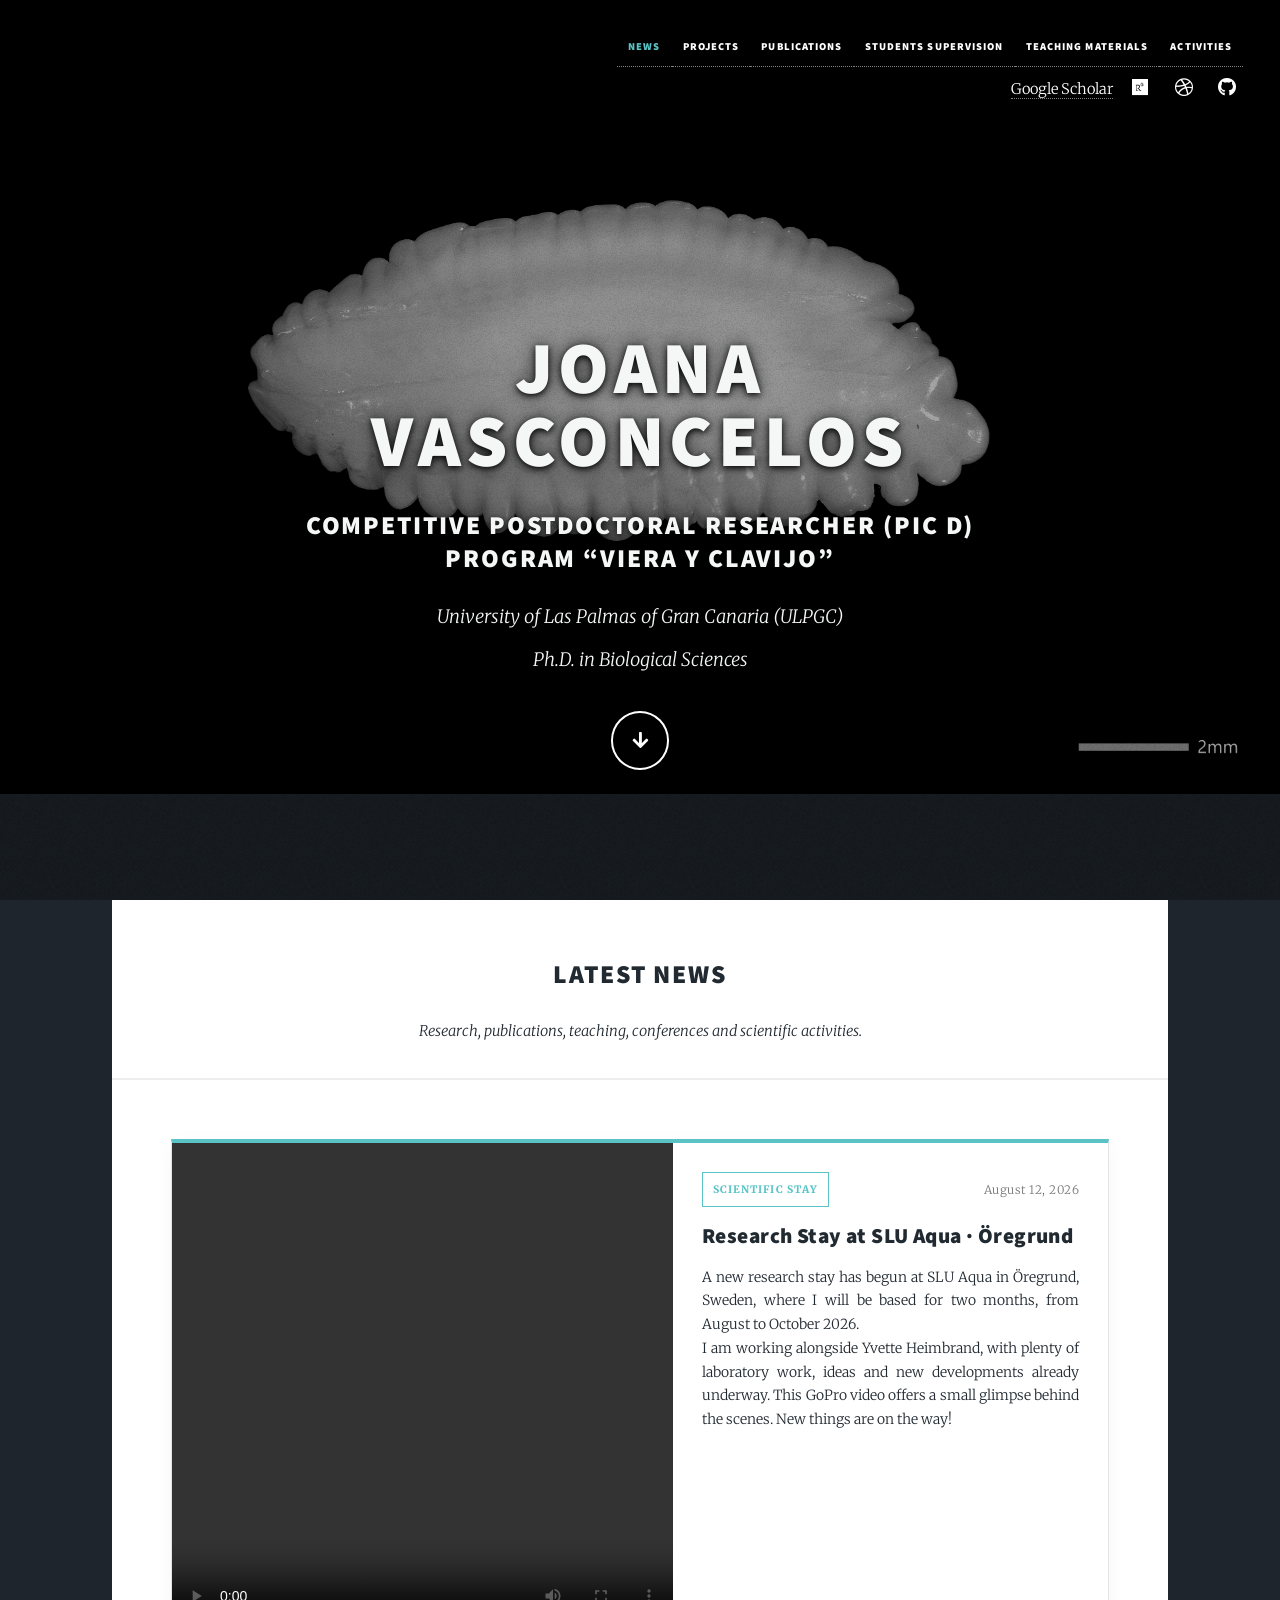
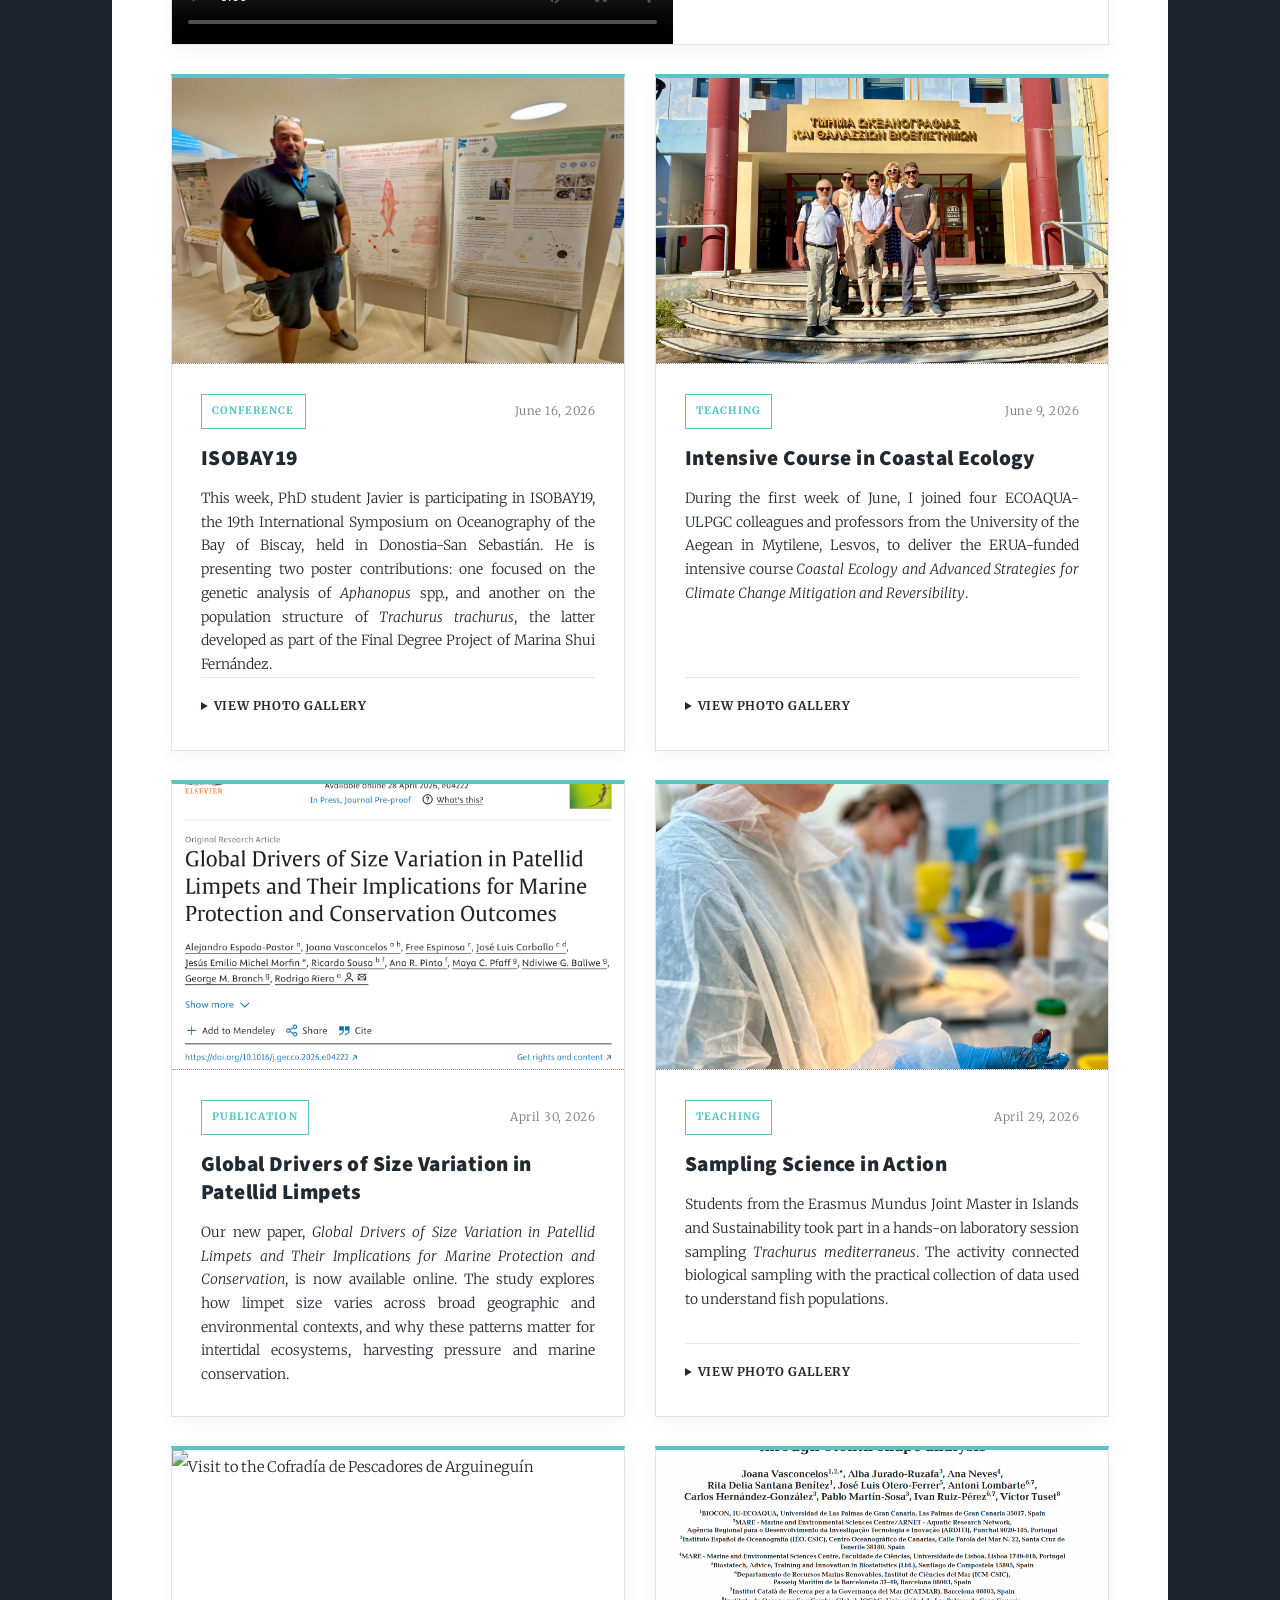
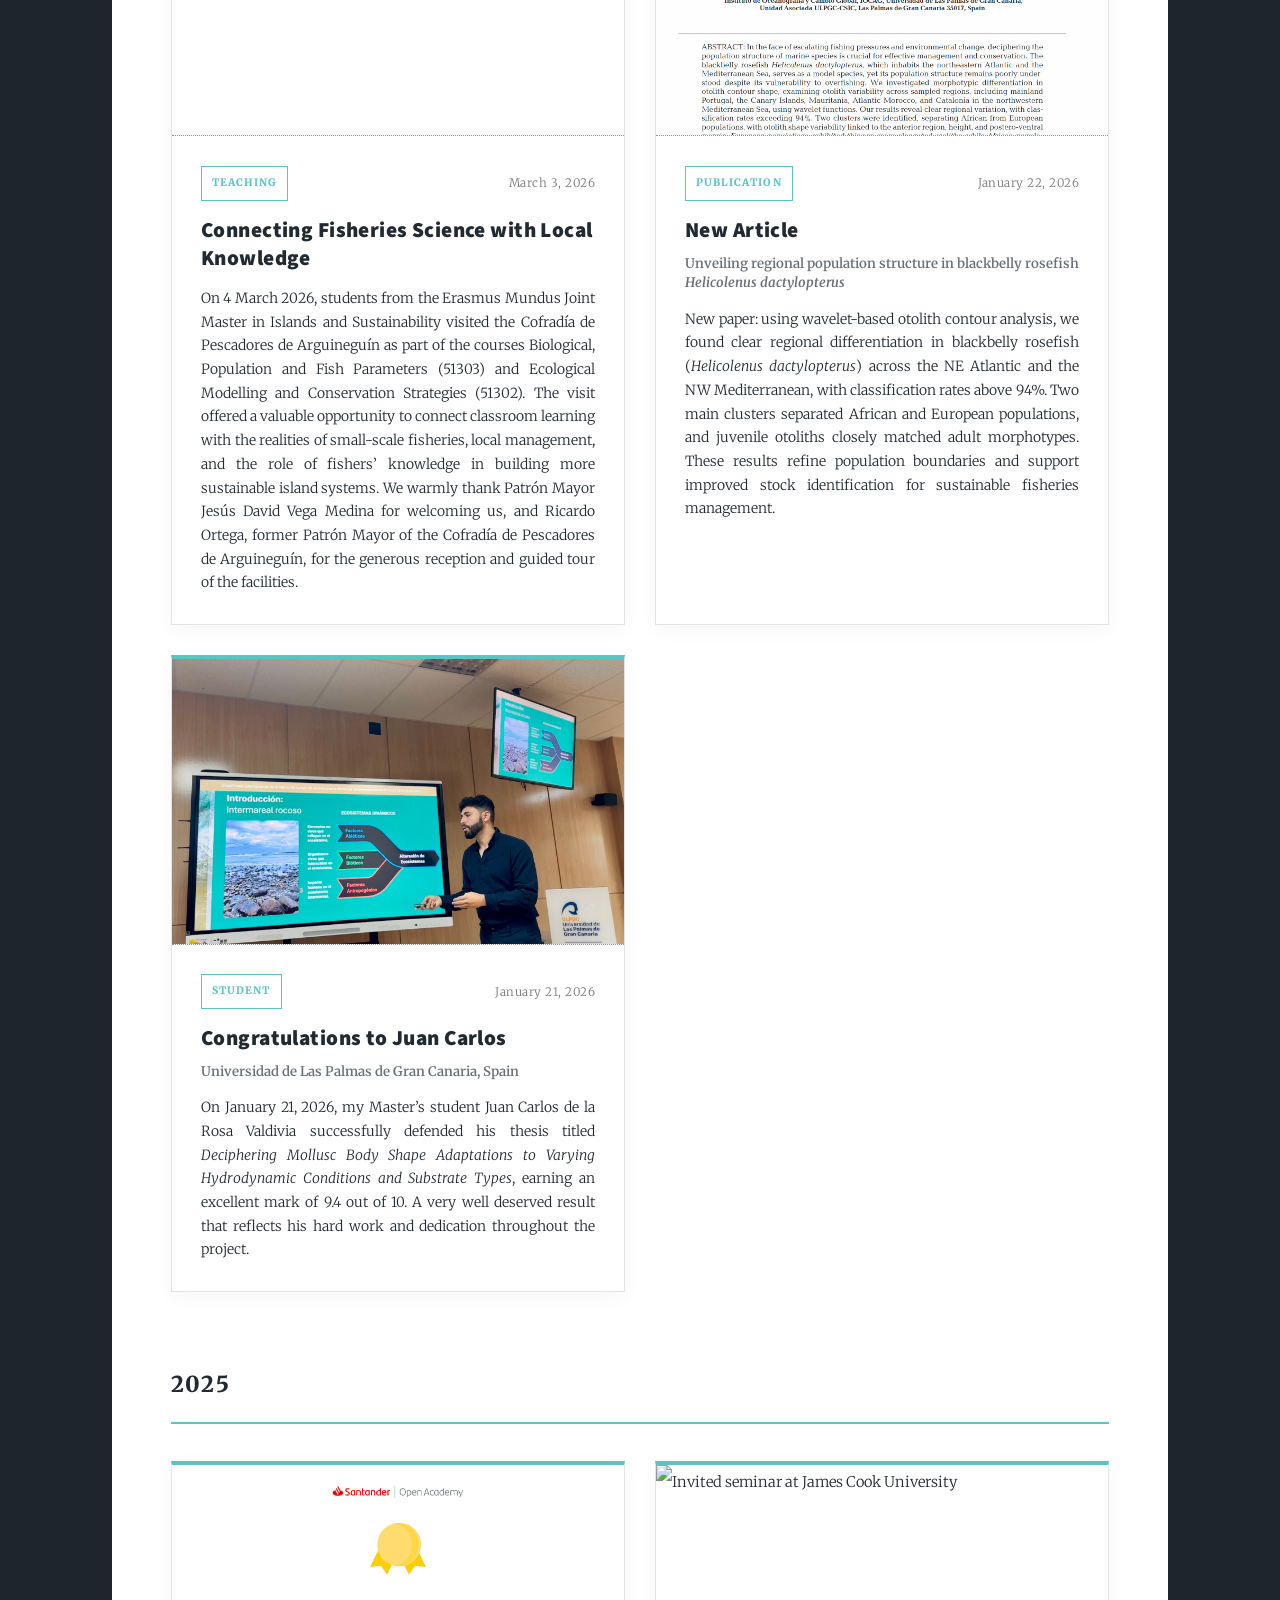
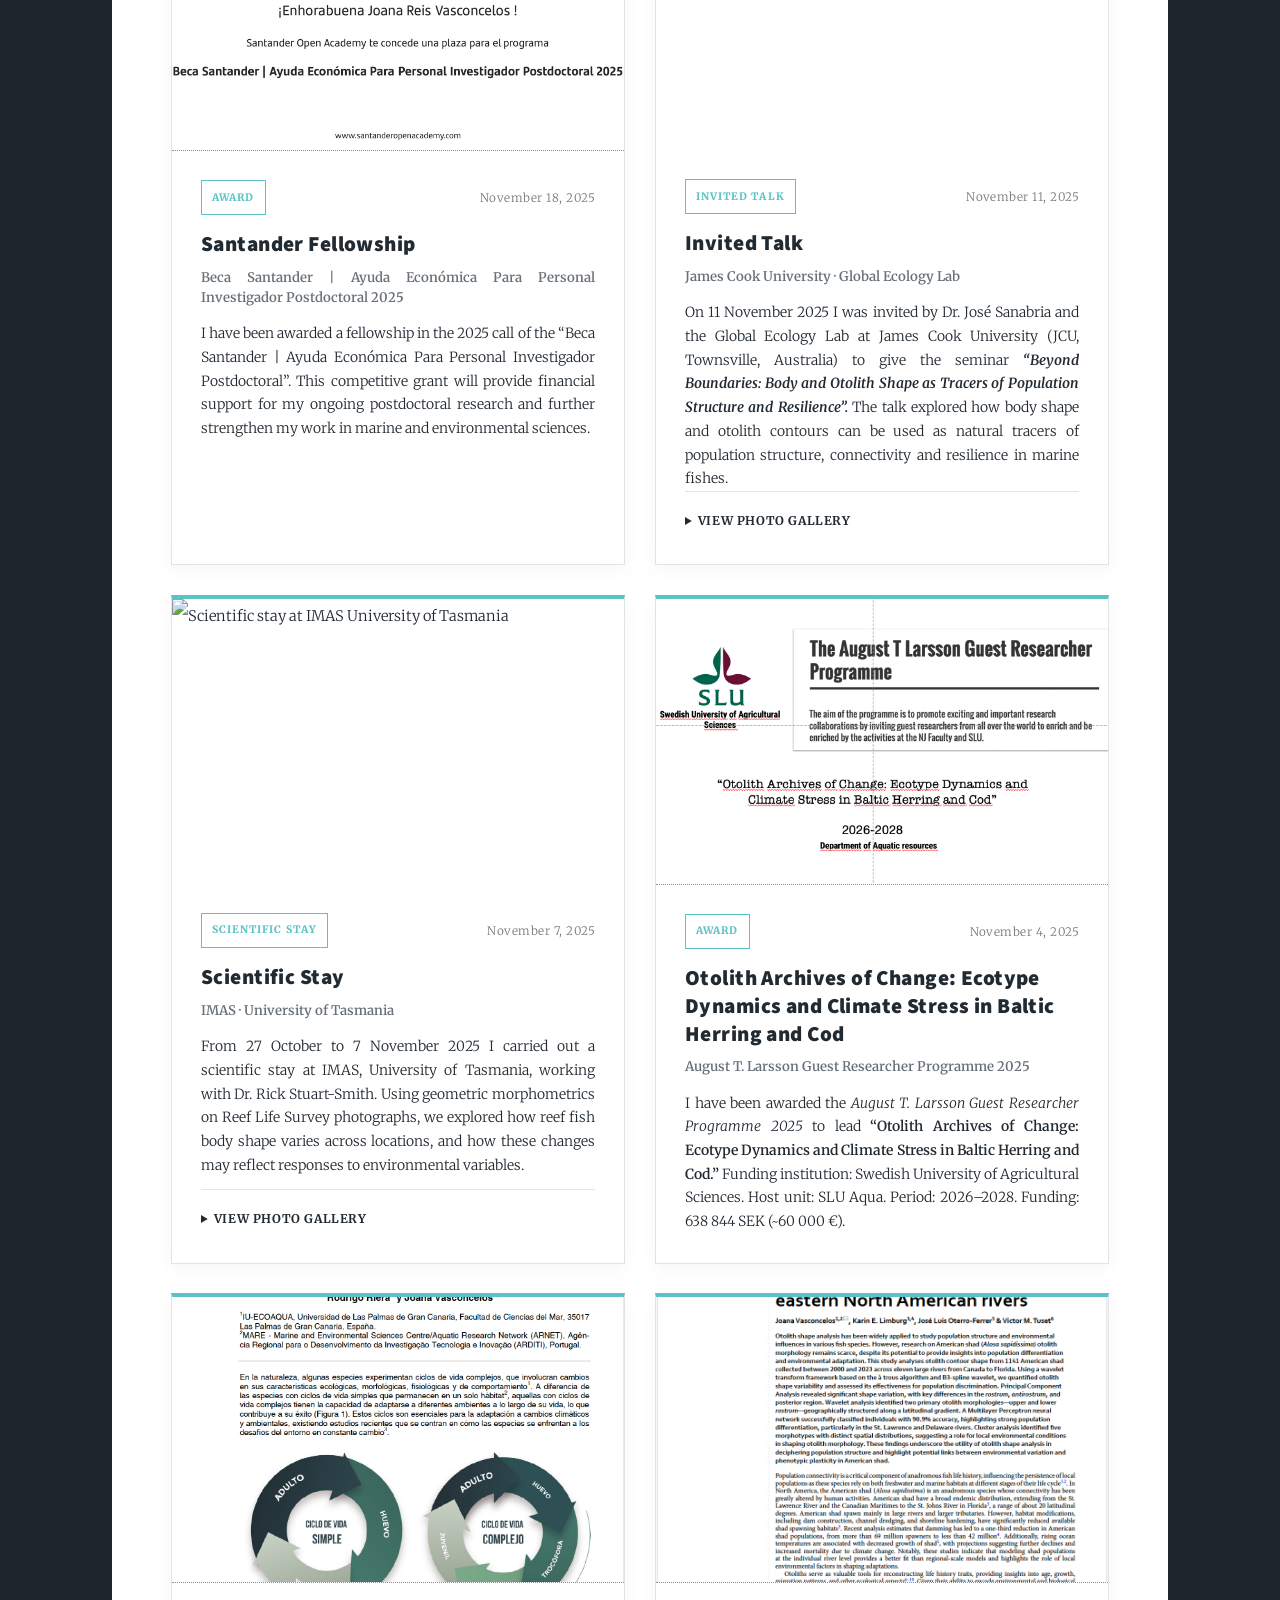
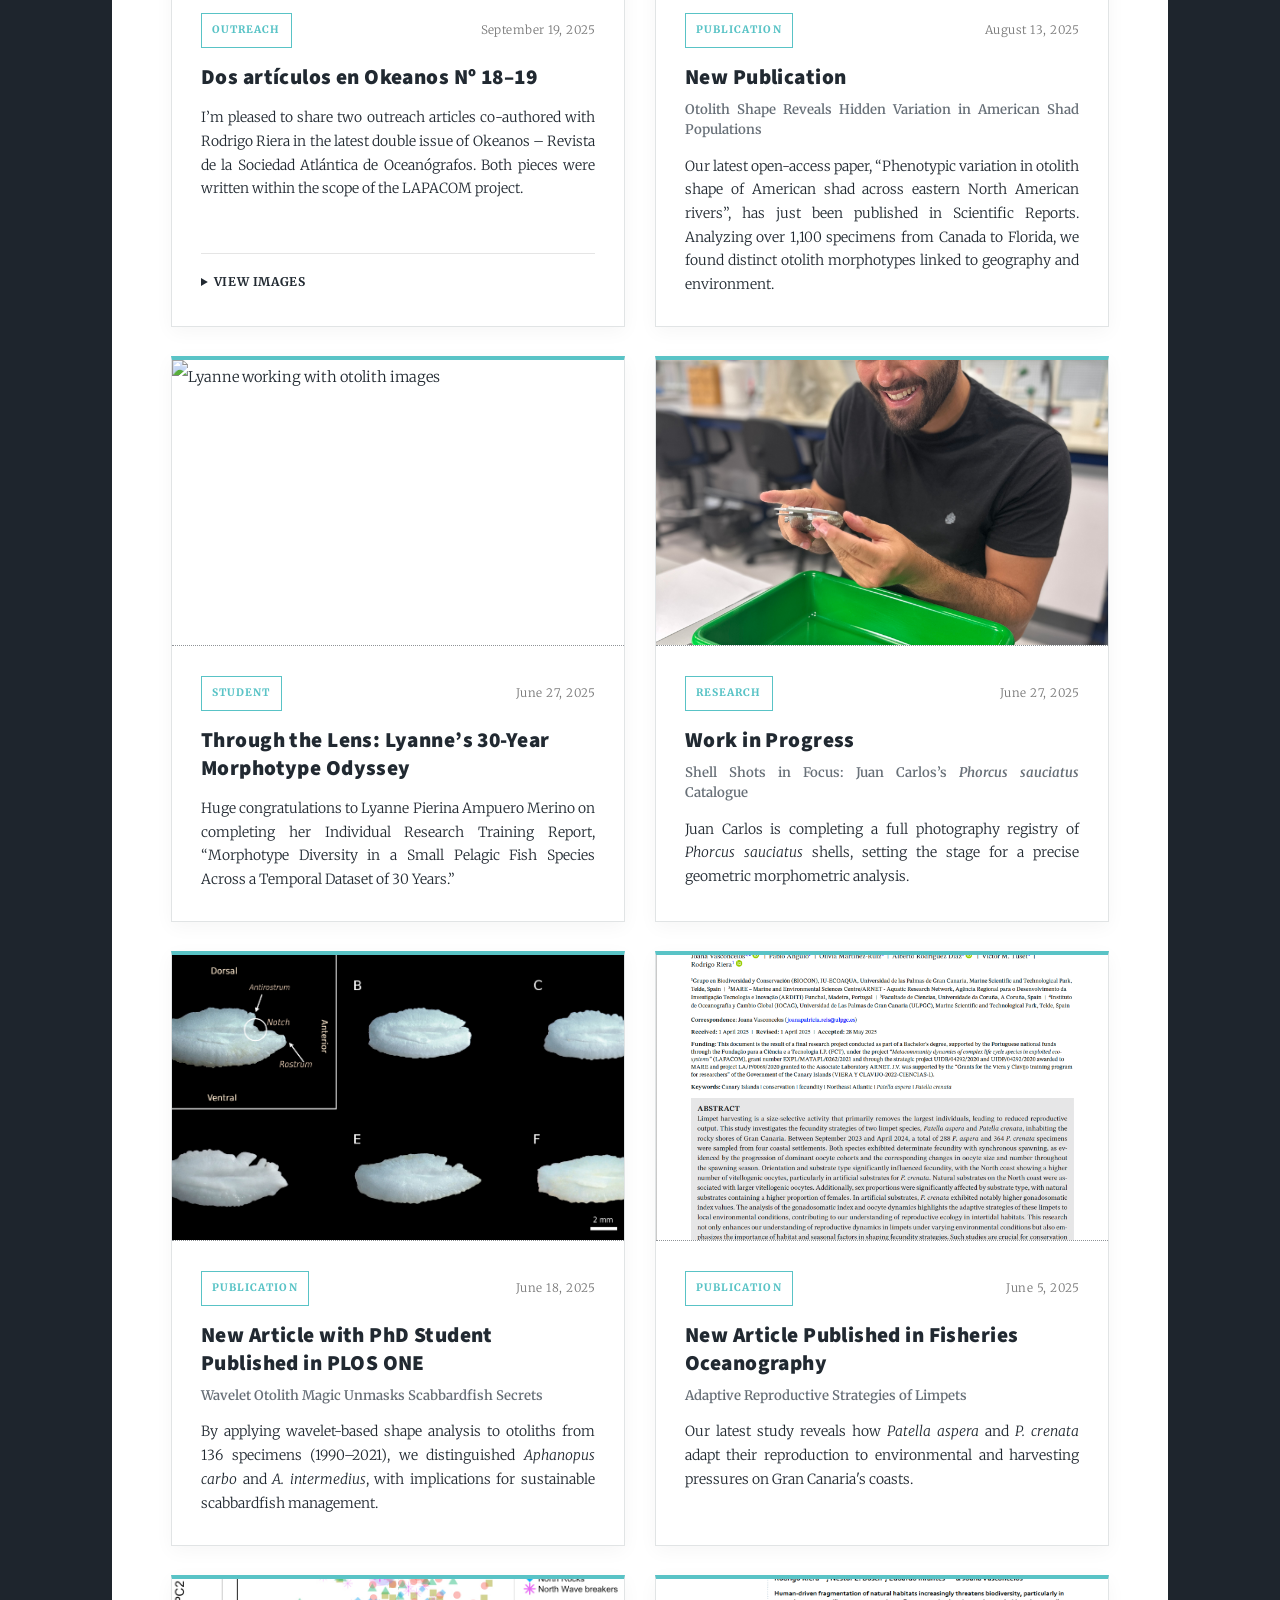
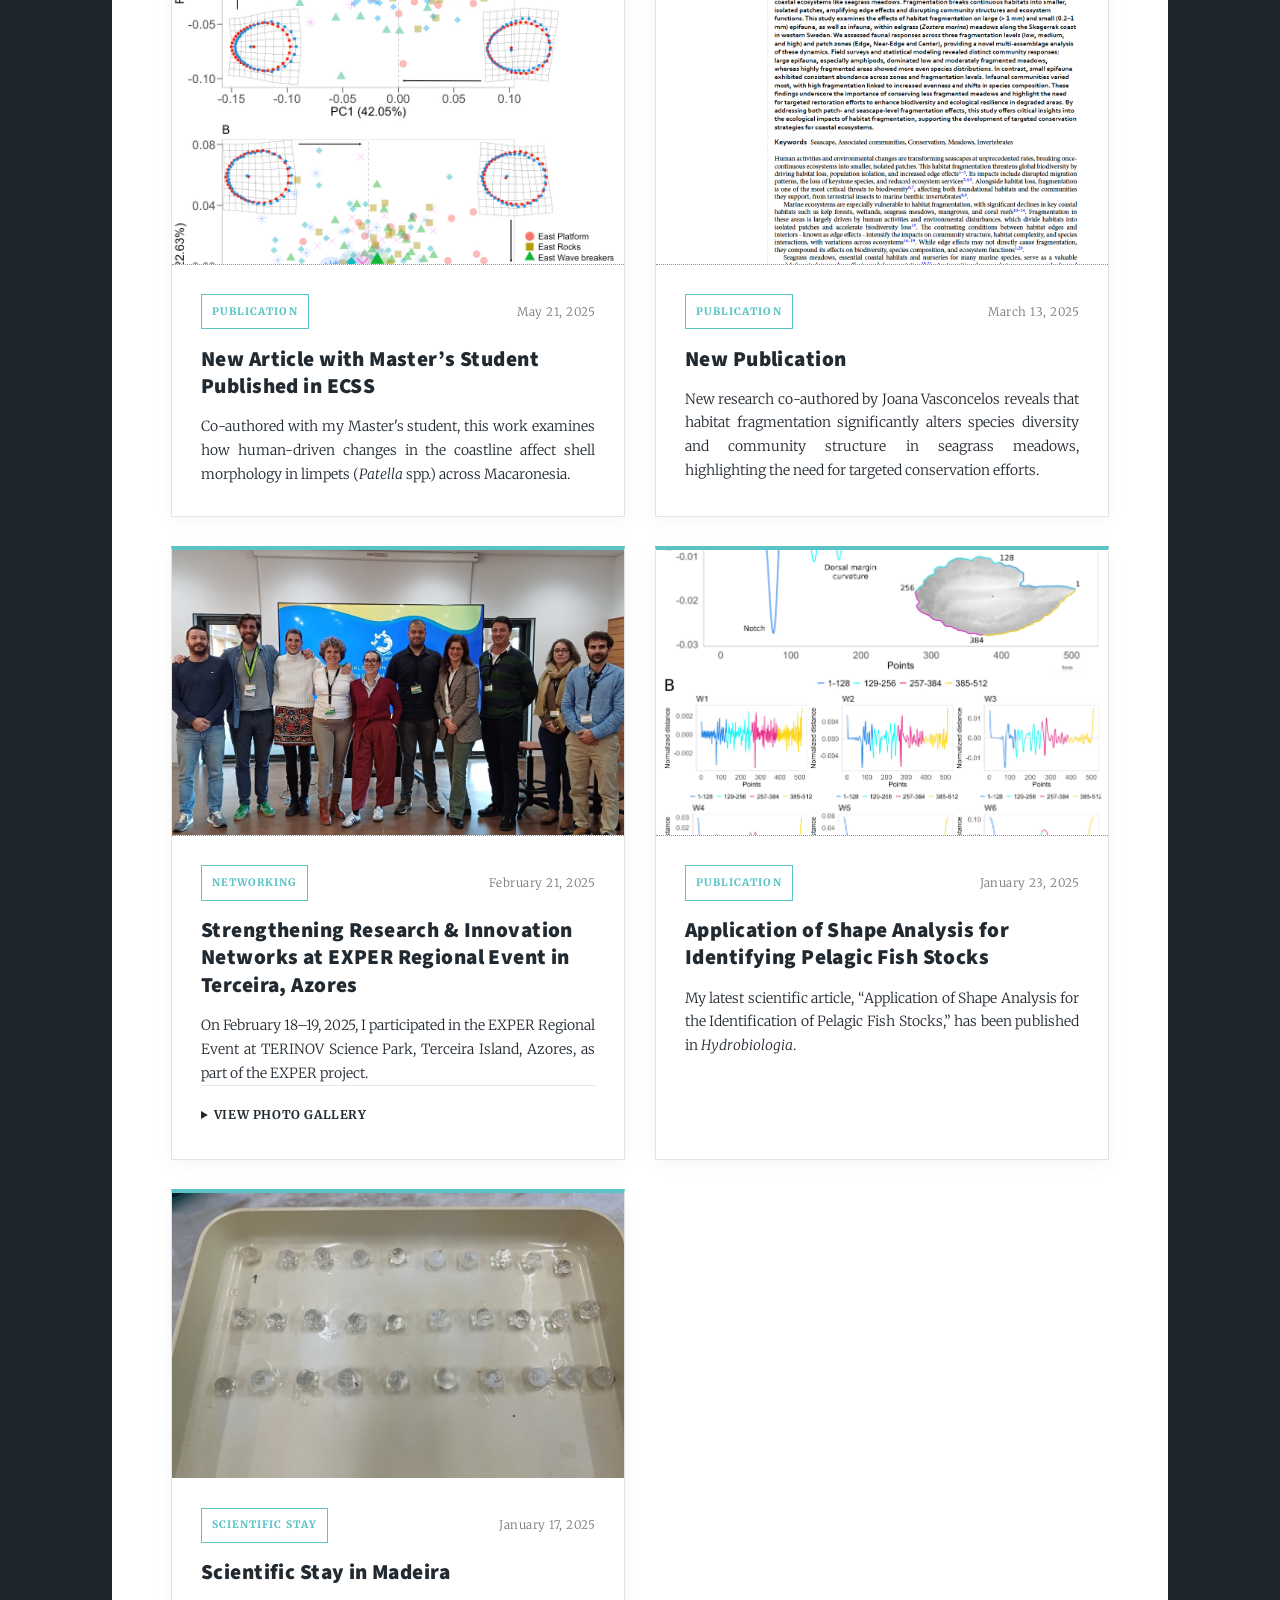
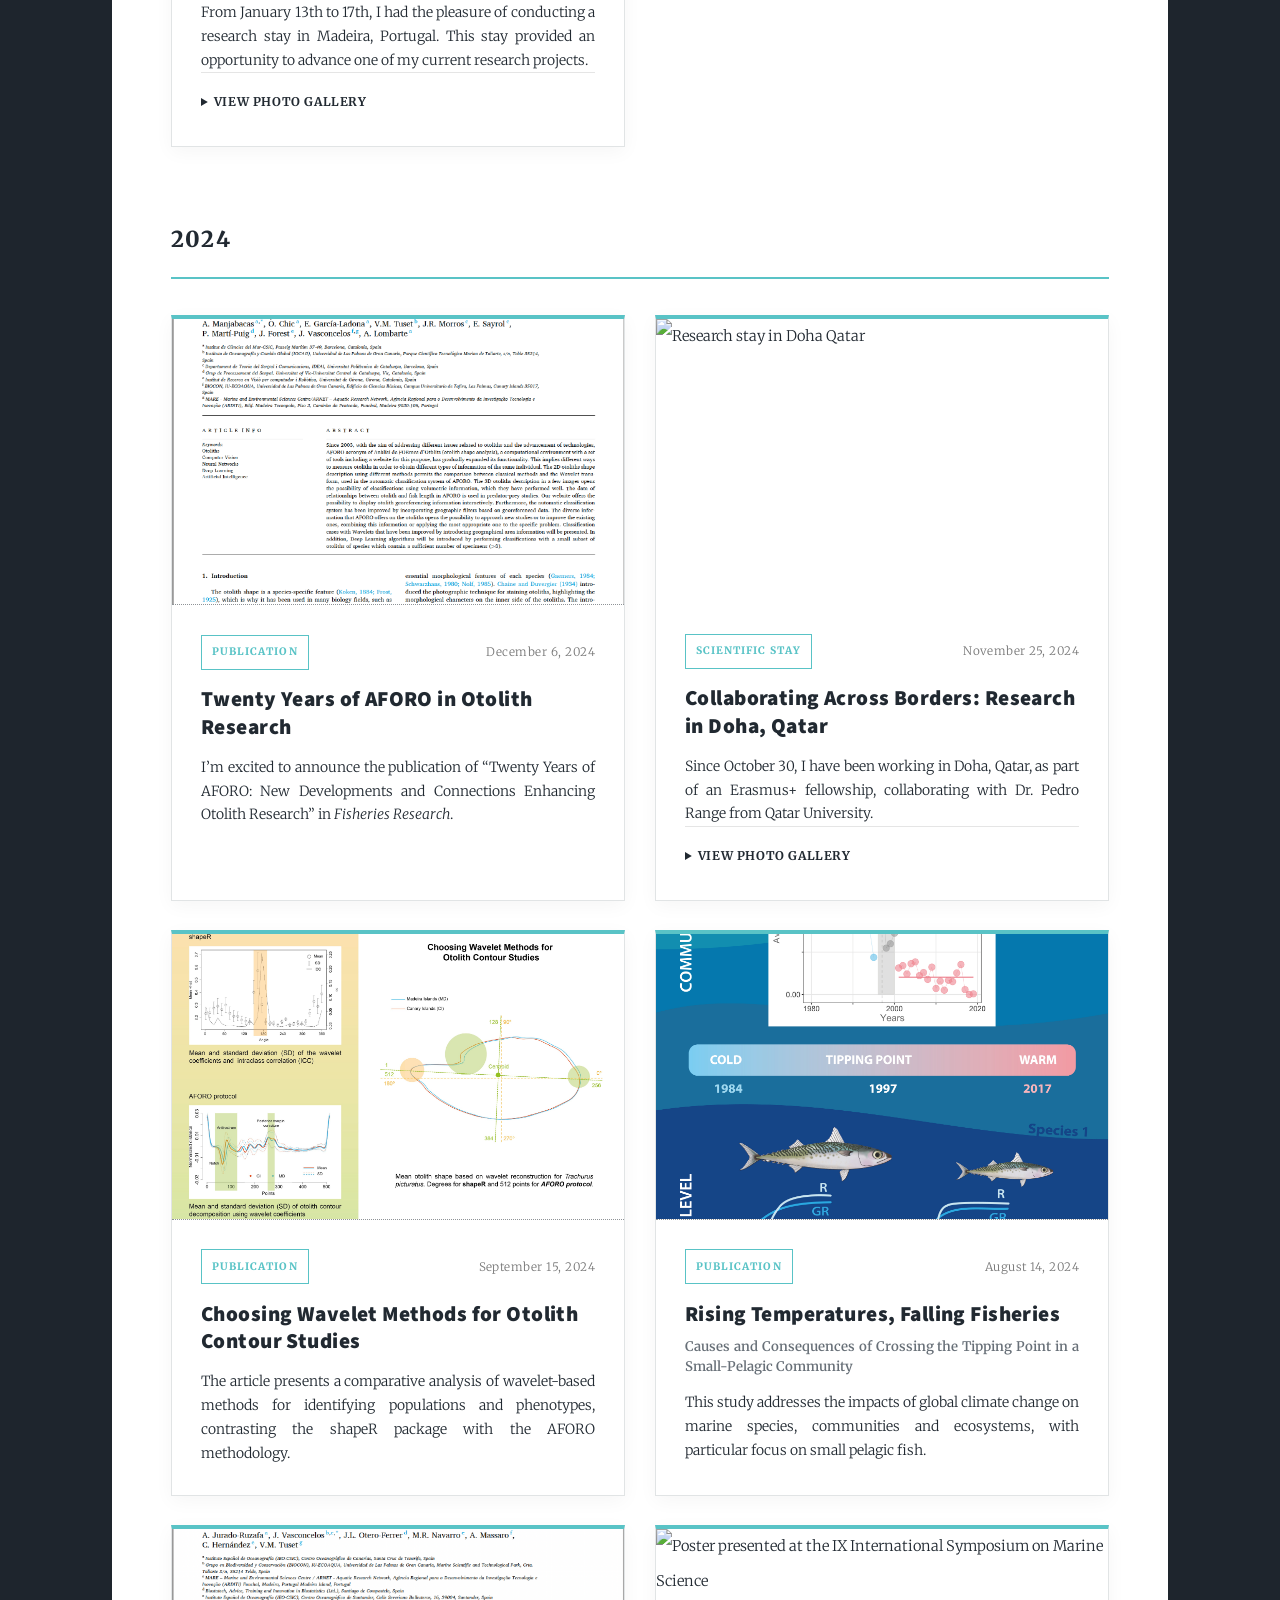
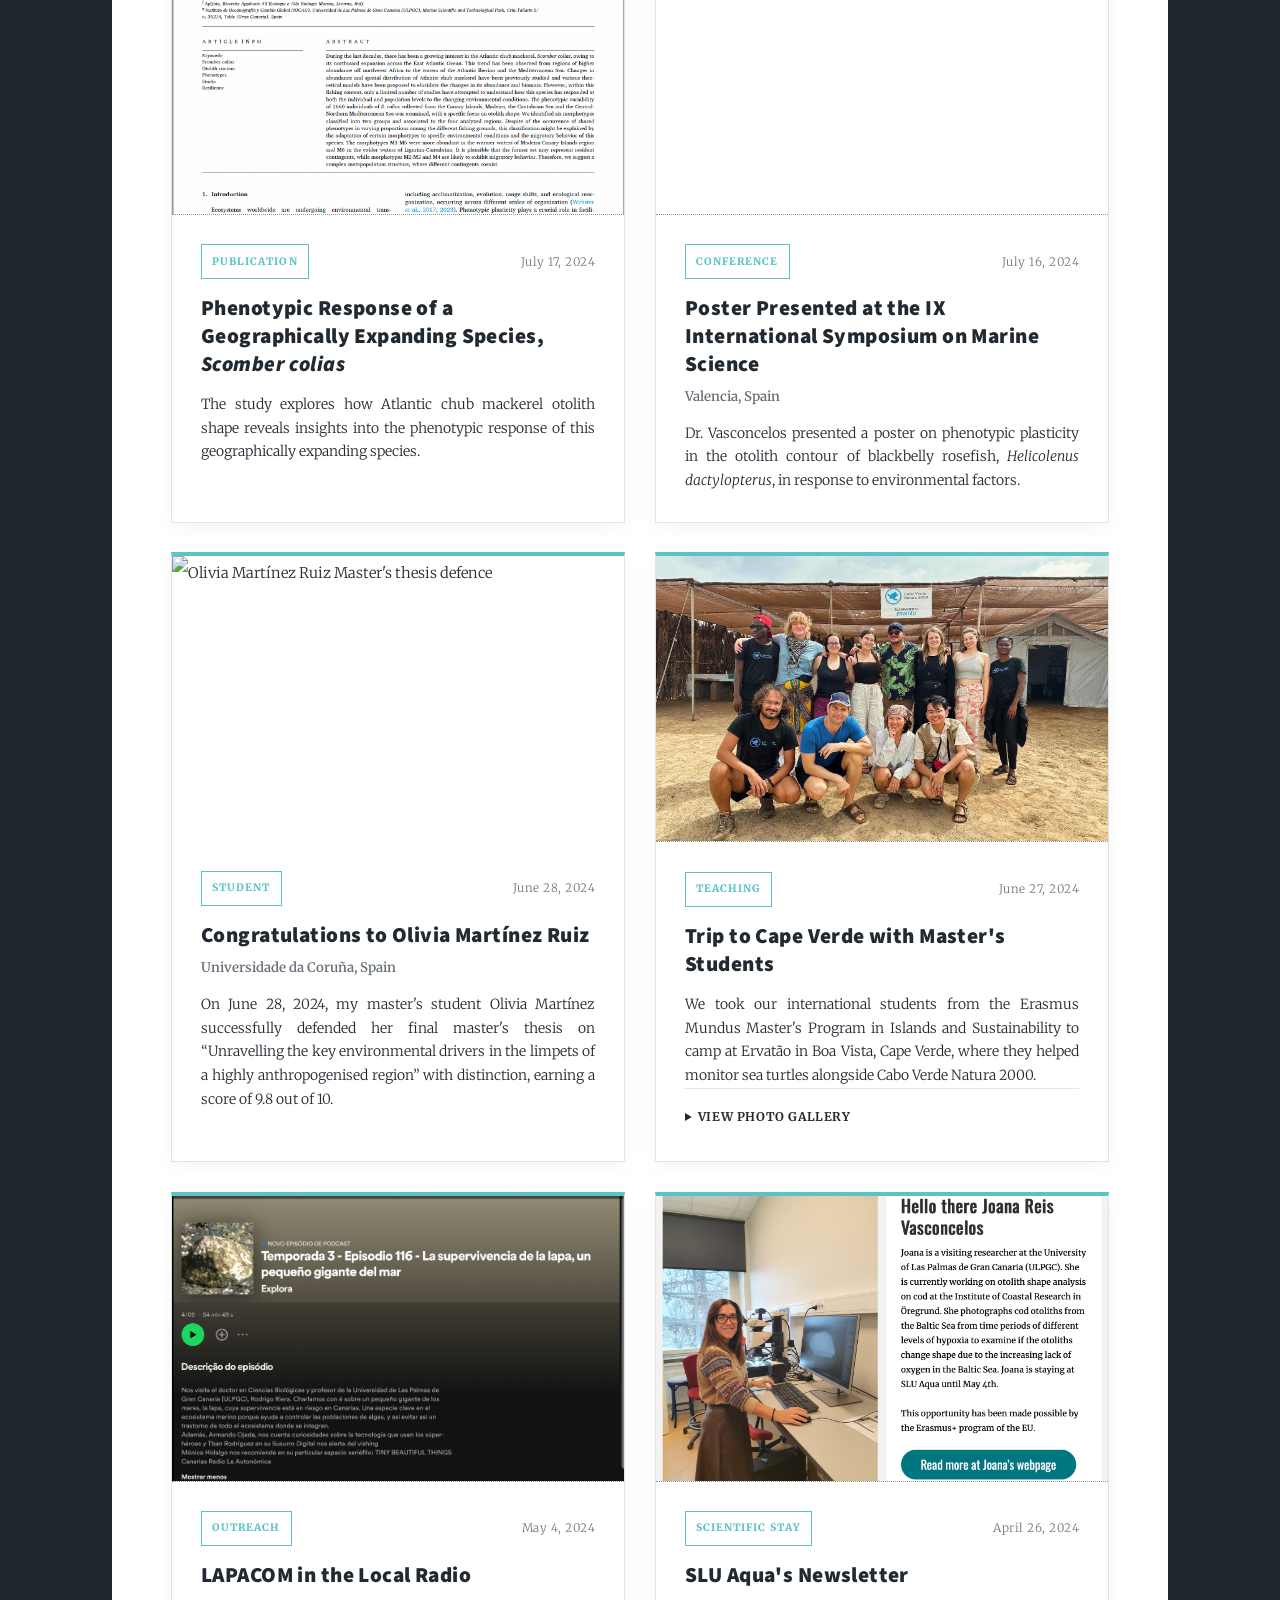
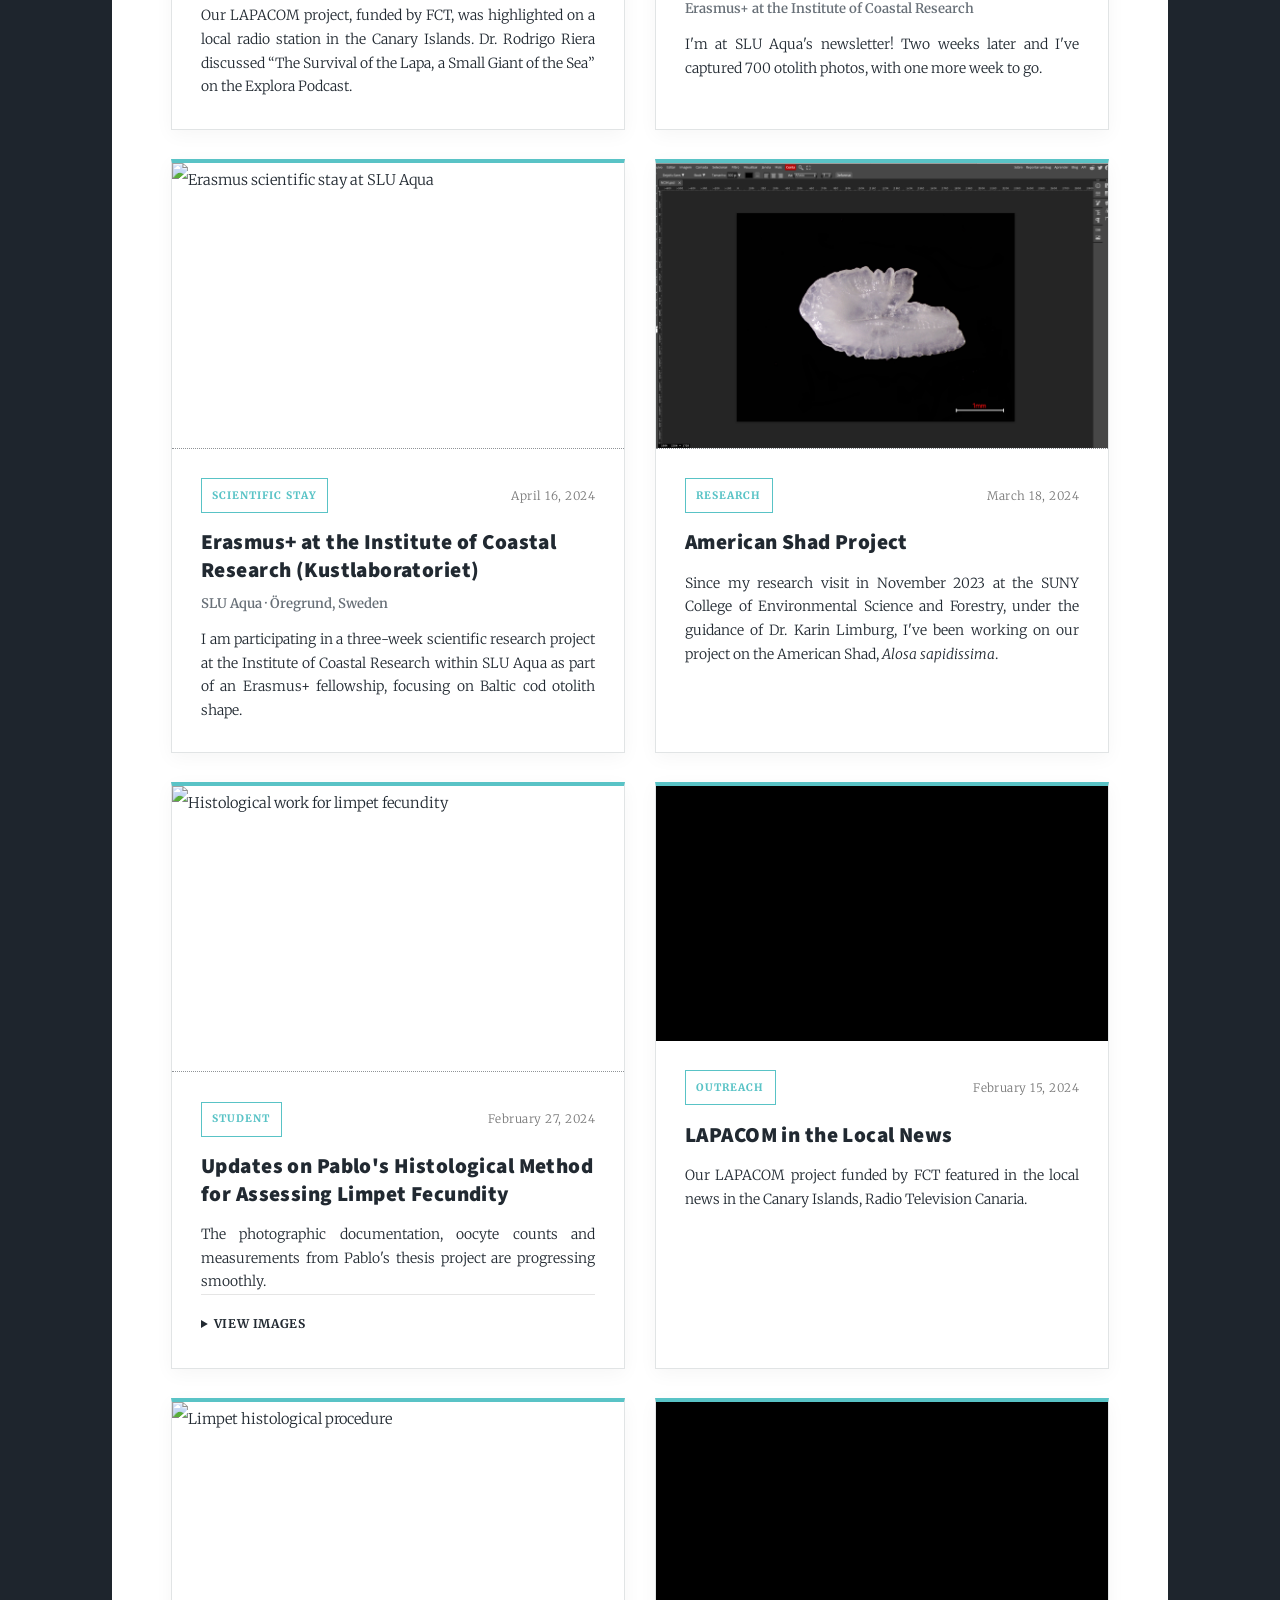
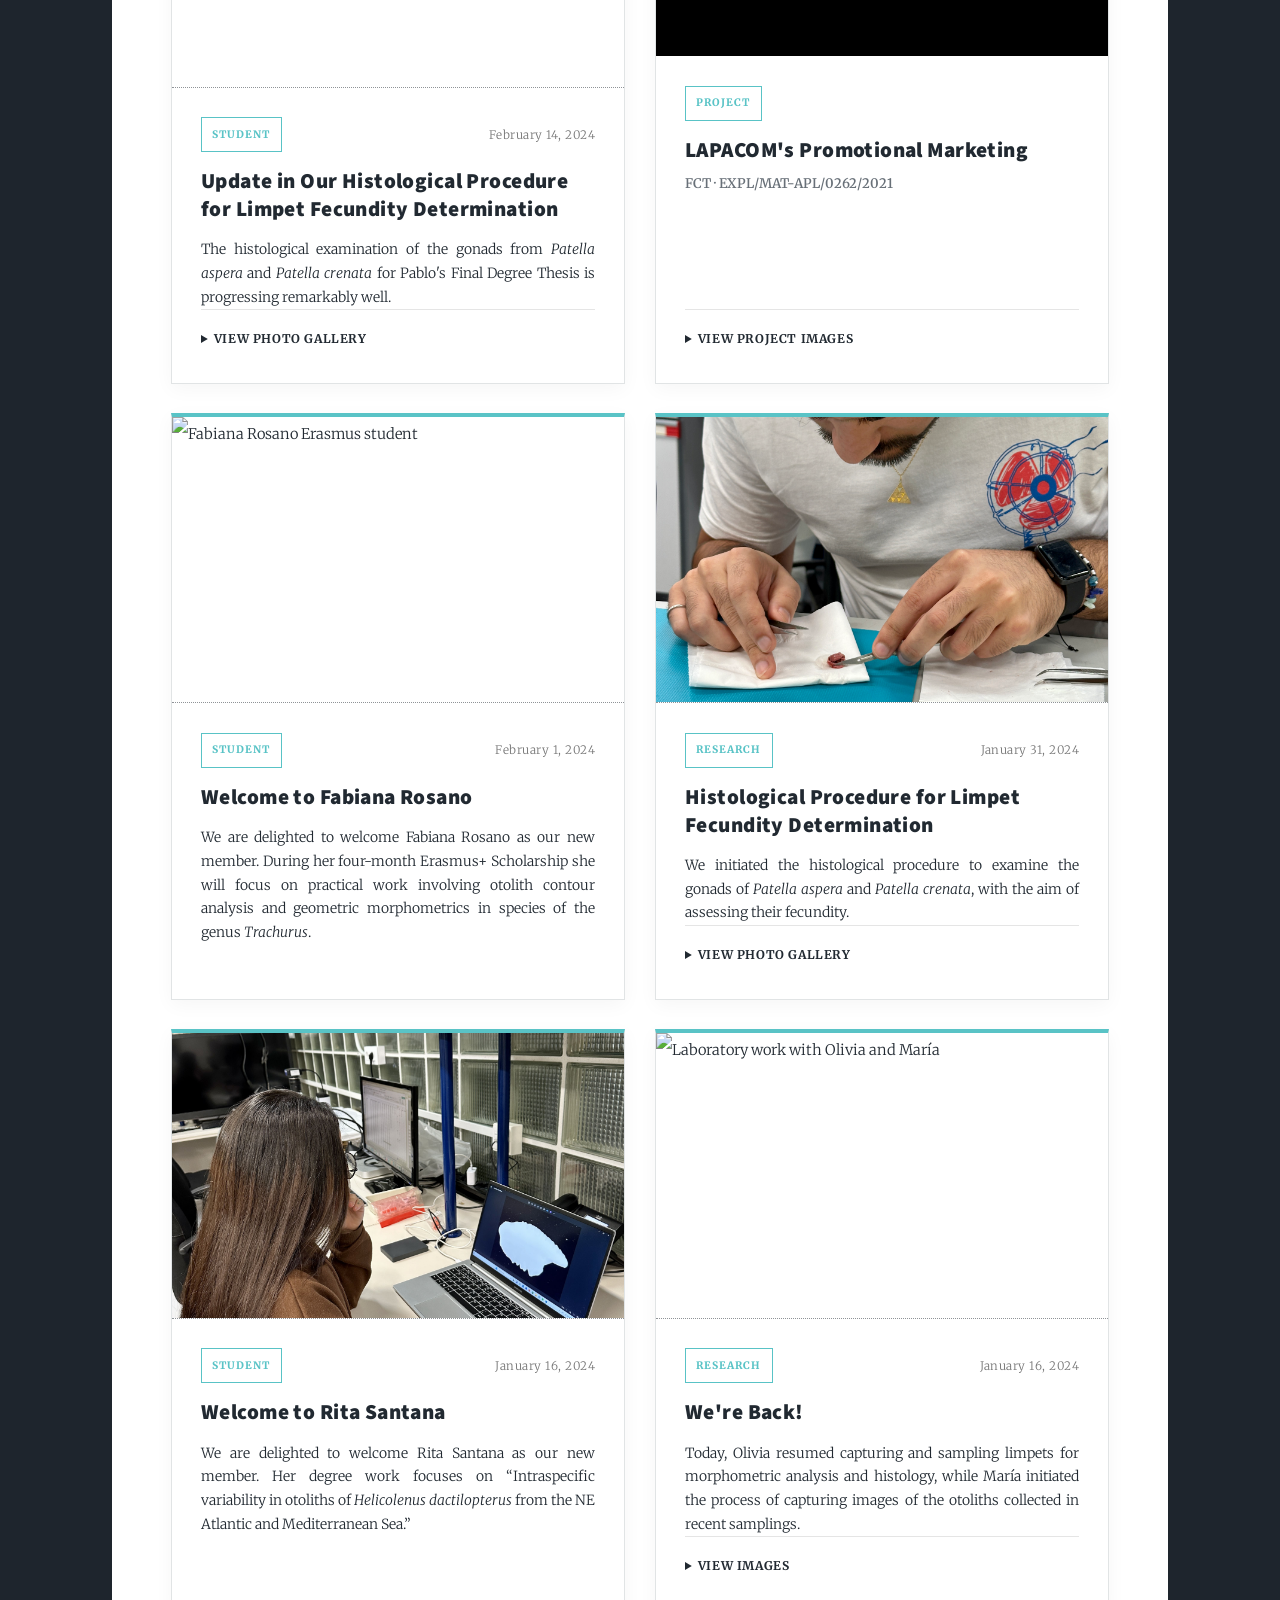
==== index.html @ 7c24a66e "changes" ====
<!DOCTYPE HTML>
<!--
	Massively by HTML5 UP
	html5up.net | @ajlkn
	Free for personal and commercial use under the CCA 3.0 license (html5up.net/license)
-->
<html>
	<head>
		<title>Joana Vasconcelos</title>
		<meta charset="utf-8" />
		<meta name="viewport" content="width=device-width, initial-scale=1.0, user-scalable=no" />
		<link rel="stylesheet" href="assets/css/main.css" />
		<noscript><link rel="stylesheet" href="assets/css/noscript.css" /></noscript>

		
			<style>
				iframe {
					width: 100%;
									}
		
				@media (max-width: 600px) {
					iframe {
						max-width: 100%; /* Set the maximum width for smaller screens (e.g., mobile devices) */
					}
				}
			</style>
	
	</head>
	<body class="is-preload">

		<!-- Wrapper -->
			<div id="wrapper" class="fade-in">

<!-- Intro -->
<div id="intro">

    <h1>
        Joana<br />
        Vasconcelos
    </h1>

    <h2>
        Competitive Postdoctoral Researcher (PIC D)<br />
        Program “Viera y Clavijo”
    </h2>

    <p>
        University of Las Palmas of Gran Canaria (ULPGC)<br />
        Ph.D. in Biological Sciences
    </p>

    <ul class="actions">
        <li>
            <a href="#header"
               class="button icon solid solo fa-arrow-down scrolly">
                Continue
            </a>
        </li>
    </ul>

</div>


				<!-- Header -->
					<header id="header">
						<a href="index.html" class="logo">News</a>
					</header>

				<!-- Nav -->
					<nav id="nav">
						<ul class="links">
							<li class="active"><a href="index.html">News</a></li>
							<li><a href="projects.html">Projects</a></li>
							<li><a href="publications.html">Publications</a></li>
							<li><a href="supervision.html">Students supervision</a></li>
							<li><a href="teaching.html">Teaching materials</a></li>
							<li><a href="activities.html">Activities</a></li>
						</ul>
						<ul class="icons">
							<li><a href="https://scholar.google.com/citations?user=bhEMGBIAAAAJ&hl=pt-PT&oi=sra" class="icon-google-scholar"><span class="label">Google Scholar</span></a></li>
							<li><a href="https://www.researchgate.net/profile/Joana_Vasconcelos3" class="icon brands fa-researchgate"><span class="label">Research Gate</span></a></li>
							<li><a href="https://www.uma.pt/directorio/joana-patricia-reis-vasconcelos/" class="icon brands fa-dribbble"><span class="label">Dribbble</span></a></li>
							<li><a href="https://github.com/jreisvasconcelos" class="icon brands fa-github"><span class="label">GitHub</span></a></li>
						</ul>
					</nav>


<!-- Main -->
<div id="main">

    <!-- News introduction -->
    <header class="major news-intro">
        <h2>Latest News</h2>
        <p>
            Research, publications, teaching, conferences
            and scientific activities.
        </p>
    </header>


    <!-- News grid -->
    <section class="news-grid">


<!-- =========================================================
     SLU AQUA RESEARCH STAY - ÖREGRUND
     ========================================================= -->


    <article
    id="slu-aqua-oregrund-2026"
    class="news-card news-lead"
>

    <div class="news-media news-video-square">

        <video
            controls
            playsinline
            preload="metadata"
        >
            <source
                src="media/SLU_Aqua_Oregrund_2026.mp4"
                type="video/mp4"
            />

            Your browser does not support the video tag.
        </video>

    </div>


    <div class="news-content">

        <div class="news-meta">

            <span class="news-tag">
                Scientific Stay
            </span>

            <span class="news-date">
                August 12, 2026
            </span>

        </div>


        <h3>
            Research Stay at SLU Aqua · Öregrund
        </h3>


        <p>
            A new research stay has begun at SLU Aqua in Öregrund,
            Sweden, where I will be based for two months, from August
            to October 2026.
        </p>

        <p>
            I am working alongside Yvette Heimbrand, with plenty of
            laboratory work, ideas and new developments already underway.
            This GoPro video offers a small glimpse behind the scenes.
            New things are on the way!
        </p>

    </div>

</article>


<article class="news-card">
    

    <a href="https://www.azti.es/isobay2026/" class="news-cover">
        <img
            src="images/ISOBAY.jpg"
            alt="ISOBAY19 poster presentation"
        />
    </a>


    <div class="news-content">

        <div class="news-meta">
            <span class="news-tag">Conference</span>
            <span class="news-date">June 16, 2026</span>
        </div>

        <h3>
            <a href="https://www.azti.es/isobay2026/">
                ISOBAY19
            </a>
        </h3>

        <p>
            This week, PhD student Javier is participating in ISOBAY19,
            the 19th International Symposium on Oceanography of the
            Bay of Biscay, held in Donostia-San Sebastián.
            He is presenting two poster contributions: one focused on
            the genetic analysis of <em>Aphanopus</em> spp., and another
            on the population structure of <em>Trachurus trachurus</em>,
            the latter developed as part of the Final Degree Project
            of Marina Shui Fernández.
        </p>


        <details class="news-gallery">

            <summary>
                View photo gallery
            </summary>

            <div class="news-gallery-grid">

                <img
                    src="images/ISOBAY.jpg"
                    alt="ISOBAY19 poster presentation"
                />

                <img
                    src="images/ISOBAY1.jpg"
                    alt="ISOBAY19 poster presentation"
                />

                <img
                    src="images/ISOBAY2.jpg"
                    alt="ISOBAY19 poster session"
                />

                <img
                    src="images/ISOBAY3.jpg"
                    alt="ISOBAY19 poster session"
                />

            </div>

        </details>

    </div>

</article>






<article class="news-card">

    <a
        href="https://erua-eui.eu/2026/03/03/intensive-course-coastal-ecology/"
        class="news-cover"
    >
        <img
            src="images/Lesvos1.jpg"
            alt="Intensive Course in Coastal Ecology in Lesvos"
        />
    </a>


    <div class="news-content">

        <div class="news-meta">
            <span class="news-tag">Teaching</span>
            <span class="news-date">June 9, 2026</span>
        </div>

        <h3>
            <a href="https://erua-eui.eu/2026/03/03/intensive-course-coastal-ecology/">
                Intensive Course in Coastal Ecology
            </a>
        </h3>

        <p>
            During the first week of June, I joined four
            ECOAQUA-ULPGC colleagues and professors from the
            University of the Aegean in Mytilene, Lesvos, to deliver
            the ERUA-funded intensive course
            <em>Coastal Ecology and Advanced Strategies for Climate
            Change Mitigation and Reversibility</em>.
        </p>


        <details class="news-gallery">

            <summary>
                View photo gallery
            </summary>

            <div class="news-gallery-grid">

                <img
                    src="images/Lesvos1.jpg"
                    alt="Coastal Ecology course in Lesvos"
                />

                <img
                    src="images/Lesvos2.jpg"
                    alt="Coastal Ecology course in Lesvos"
                />

                <img
                    src="images/Lesvos3.jpg"
                    alt="Coastal Ecology course in Lesvos"
                />

                <img
                    src="images/Lesvos4.JPG"
                    alt="Coastal Ecology course in Lesvos"
                />

            </div>

        </details>

    </div>

</article>





<article class="news-card">

    <a
        href="https://www.sciencedirect.com/science/article/pii/S235198942600171X"
        class="news-cover"
    >
        <img
            src="images/Global_Ecology&Conservation.png"
            alt="Global drivers of size variation in patellid limpets"
        />
    </a>


    <div class="news-content">

        <div class="news-meta">
            <span class="news-tag">Publication</span>
            <span class="news-date">April 30, 2026</span>
        </div>

        <h3>
            <a href="https://www.sciencedirect.com/science/article/pii/S235198942600171X">
                Global Drivers of Size Variation in Patellid Limpets
            </a>
        </h3>

        <p>
            Our new paper,
            <em>Global Drivers of Size Variation in Patellid Limpets
            and Their Implications for Marine Protection and Conservation</em>,
            is now available online. The study explores how limpet size
            varies across broad geographic and environmental contexts,
            and why these patterns matter for intertidal ecosystems,
            harvesting pressure and marine conservation.
        </p>

    </div>

</article>





<article class="news-card">

    <a href="activities.html" class="news-cover">
        <img
            src="images/Sampling_news.JPG"
            alt="Students sampling Trachurus mediterraneus"
        />
    </a>


    <div class="news-content">

        <div class="news-meta">
            <span class="news-tag">Teaching</span>
            <span class="news-date">April 29, 2026</span>
        </div>

        <h3>
            <a href="activities.html">
                Sampling Science in Action
            </a>
        </h3>

        <p>
            Students from the Erasmus Mundus Joint Master in Islands
            and Sustainability took part in a hands-on laboratory
            session sampling <em>Trachurus mediterraneus</em>.
            The activity connected biological sampling with the
            practical collection of data used to understand
            fish populations.
        </p>


        <details class="news-gallery">

            <summary>
                View photo gallery
            </summary>

            <div class="news-gallery-grid">

                <img
                    src="images/Sampling_news.JPG"
                    alt="Students sampling fish"
                />

                <img
                    src="images/Sampling_news1.JPG"
                    alt="Hands-on laboratory sampling"
                />

            </div>

        </details>

    </div>

</article>







<!-- =========================================================
     MARCH 3, 2026
     ========================================================= -->

<article class="news-card">

    <a href="activities.html" class="news-cover">
        <img src="images/Argueneguin1.jpg"
             alt="Visit to the Cofradía de Pescadores de Arguineguín" />
    </a>

    <div class="news-content">

        <div class="news-meta">
            <span class="news-tag">Teaching</span>
            <span class="news-date">March 3, 2026</span>
        </div>

        <h3>
            <a href="activities.html">
                Connecting Fisheries Science with Local Knowledge
            </a>
        </h3>

        <p>
            On 4 March 2026, students from the Erasmus Mundus Joint Master in Islands
            and Sustainability visited the Cofradía de Pescadores de Arguineguín as
            part of the courses Biological, Population and Fish Parameters (51303)
            and Ecological Modelling and Conservation Strategies (51302).
            The visit offered a valuable opportunity to connect classroom learning
            with the realities of small-scale fisheries, local management, and the
            role of fishers’ knowledge in building more sustainable island systems.
            We warmly thank Patrón Mayor Jesús David Vega Medina for welcoming us,
            and Ricardo Ortega, former Patrón Mayor of the Cofradía de Pescadores
            de Arguineguín, for the generous reception and guided tour of the facilities.
        </p>

    </div>

</article>


<!-- =========================================================
     JANUARY 22, 2026
     ========================================================= -->

<article class="news-card">

    <a href="https://doi.org/10.3354/meps" class="news-cover">
        <img src="images/Helicolenus.png"
             alt="Blackbelly rosefish otolith study" />
    </a>

    <div class="news-content">

        <div class="news-meta">
            <span class="news-tag">Publication</span>
            <span class="news-date">January 22, 2026</span>
        </div>

        <h3>
            <a href="https://doi.org/10.3354/meps">
                New Article
            </a>
        </h3>

        <p class="news-subtitle">
            Unveiling regional population structure in blackbelly rosefish
            <i>Helicolenus dactylopterus</i>
        </p>

        <p>
            New paper: using wavelet-based otolith contour analysis, we found clear
            regional differentiation in blackbelly rosefish
            (<i>Helicolenus dactylopterus</i>) across the NE Atlantic and the NW
            Mediterranean, with classification rates above 94%. Two main clusters
            separated African and European populations, and juvenile otoliths closely
            matched adult morphotypes. These results refine population boundaries and
            support improved stock identification for sustainable fisheries management.
        </p>

    </div>

</article>


<!-- =========================================================
     JANUARY 21, 2026
     ========================================================= -->

<article class="news-card">

    <a href="https://www2.ulpgc.es/plan-estudio/5014/50" class="news-cover">
        <img src="images/Juan_Carlos.JPG"
             alt="Juan Carlos de la Rosa Valdivia Master's thesis defence" />
    </a>

    <div class="news-content">

        <div class="news-meta">
            <span class="news-tag">Student</span>
            <span class="news-date">January 21, 2026</span>
        </div>

        <h3>
            <a href="https://www2.ulpgc.es/plan-estudio/5014/50">
                Congratulations to Juan Carlos
            </a>
        </h3>

        <p class="news-subtitle">
            Universidad de Las Palmas de Gran Canaria, Spain
        </p>

        <p>
            On January 21, 2026, my Master’s student Juan Carlos de la Rosa Valdivia
            successfully defended his thesis titled
            <i>Deciphering Mollusc Body Shape Adaptations to Varying Hydrodynamic
            Conditions and Substrate Types</i>, earning an excellent mark of
            9.4 out of 10. A very well deserved result that reflects his hard work
            and dedication throughout the project.
        </p>

    </div>

</article>


<div class="news-year">
    <span>2025</span>
</div>


<!-- SANTANDER FELLOWSHIP -->

<article class="news-card">

    <a href="https://app.santanderopenacademy.com/es/application/share-granted/ayudas-para-personal-investigador-postdoctoral-2025?program=Beca%20Santander%20%7C%20Ayuda%20Econ%C3%B3mica%20Para%20Personal%20Investigador%20Postdoctoral%202025&id=667d3757ff389e0459acc4a3&doc=9cp2kmi4abv4a&sharedId=691c27ead5de8b201c7dcbbf"
       class="news-cover">
        <img src="images/beca_santander2025.jpg"
             alt="Santander Fellowship" />
    </a>

    <div class="news-content">

        <div class="news-meta">
            <span class="news-tag">Award</span>
            <span class="news-date">November 18, 2025</span>
        </div>

        <h3>Santander Fellowship</h3>

        <p class="news-subtitle">
            Beca Santander | Ayuda Económica Para Personal Investigador
            Postdoctoral 2025
        </p>

        <p>
            I have been awarded a fellowship in the 2025 call of the
            “Beca Santander | Ayuda Económica Para Personal Investigador Postdoctoral”.
            This competitive grant will provide financial support for my ongoing
            postdoctoral research and further strengthen my work in marine and
            environmental sciences.
        </p>

    </div>

</article>


<!-- JAMES COOK UNIVERSITY -->

<article class="news-card">

    <div class="news-cover">
        <img src="images/IMG_8247.JPG"
             alt="Invited seminar at James Cook University" />
    </div>

    <div class="news-content">

        <div class="news-meta">
            <span class="news-tag">Invited Talk</span>
            <span class="news-date">November 11, 2025</span>
        </div>

        <h3>Invited Talk</h3>

        <p class="news-subtitle">
            James Cook University · Global Ecology Lab
        </p>

        <p>
            On 11 November 2025 I was invited by Dr. José Sanabria and the Global
            Ecology Lab at James Cook University (JCU, Townsville, Australia) to give
            the seminar <b><em>“Beyond Boundaries: Body and Otolith Shape as Tracers
            of Population Structure and Resilience”.</em></b> The talk explored how
            body shape and otolith contours can be used as natural tracers of
            population structure, connectivity and resilience in marine fishes.
        </p>

        <details class="news-gallery">
            <summary>View photo gallery</summary>

            <div class="news-gallery-grid">
                <img src="images/IMG_8247.JPG" alt="James Cook University seminar" />
                <img src="images/Beyond Boundaries.jpg" alt="Beyond Boundaries seminar" />
            </div>
        </details>

    </div>

</article>


<!-- TASMANIA -->

<article class="news-card">

    <div class="news-cover">
        <img src="images/IMG_7851.JPG"
             alt="Scientific stay at IMAS University of Tasmania" />
    </div>

    <div class="news-content">

        <div class="news-meta">
            <span class="news-tag">Scientific Stay</span>
            <span class="news-date">November 7, 2025</span>
        </div>

        <h3>Scientific Stay</h3>

        <p class="news-subtitle">
            IMAS · University of Tasmania
        </p>

        <p>
            From 27 October to 7 November 2025 I carried out a scientific stay at
            IMAS, University of Tasmania, working with Dr. Rick Stuart-Smith.
            Using geometric morphometrics on Reef Life Survey photographs, we explored
            how reef fish body shape varies across locations, and how these changes
            may reflect responses to environmental variables.
        </p>

        <details class="news-gallery">
            <summary>View photo gallery</summary>

            <div class="news-gallery-grid">
                <img src="images/IMG_7851.JPG" alt="IMAS scientific stay" />
                <img src="images/IMG_7858.JPG" alt="IMAS scientific stay" />
                <img src="images/Tasmania.jpg" alt="Tasmania scientific stay" />
                <img src="images/Tasmania1.jpg" alt="Tasmania scientific stay" />
            </div>
        </details>

    </div>

</article>


<!-- AUGUST T. LARSSON -->

<article class="news-card">

    <a href="https://www.slu.se/en/" class="news-cover">
        <img src="images/August_T_Larsson.png"
             alt="August T. Larsson Guest Researcher Programme" />
    </a>

    <div class="news-content">

        <div class="news-meta">
            <span class="news-tag">Award</span>
            <span class="news-date">November 4, 2025</span>
        </div>

        <h3>
            Otolith Archives of Change: Ecotype Dynamics and Climate
            Stress in Baltic Herring and Cod
        </h3>

        <p class="news-subtitle">
            August T. Larsson Guest Researcher Programme 2025
        </p>

        <p>
            I have been awarded the <em>August T. Larsson Guest Researcher Programme
            2025</em> to lead <strong>“Otolith Archives of Change: Ecotype Dynamics
            and Climate Stress in Baltic Herring and Cod.”</strong>
            Funding institution: Swedish University of Agricultural Sciences.
            Host unit: SLU Aqua. Period: 2026–2028.
            Funding: 638&nbsp;844&nbsp;SEK (~60&nbsp;000&nbsp;€).
        </p>

    </div>

</article>


<!-- OKEANOS -->

<article class="news-card">

    <a href="https://www.mercurioeditorial.com/Revista-Okeanos/"
       class="news-cover">
        <img src="images/Okeanos1.png"
             alt="Okeanos outreach articles" />
    </a>

    <div class="news-content">

        <div class="news-meta">
            <span class="news-tag">Outreach</span>
            <span class="news-date">September 19, 2025</span>
        </div>

        <h3>
            <a href="https://www.mercurioeditorial.com/Revista-Okeanos/">
                Dos artículos en Okeanos Nº 18–19
            </a>
        </h3>

        <p>
            I’m pleased to share two outreach articles co-authored with Rodrigo Riera
            in the latest double issue of Okeanos – Revista de la Sociedad Atlántica
            de Oceanógrafos. Both pieces were written within the scope of the LAPACOM
            project.
        </p>

        <details class="news-gallery">
            <summary>View images</summary>

            <div class="news-gallery-grid">
                <img src="images/Okeanos1.png" alt="Okeanos article" />
                <img src="images/Okeanos2.png" alt="Okeanos article" />
            </div>
        </details>

    </div>

</article>


<!-- AMERICAN SHAD -->

<article class="news-card">

    <a href="https://doi.org/10.1038/s41598-025-14742-1"
       class="news-cover">
        <img src="images/American_shad.png"
             alt="American shad otolith study" />
    </a>

    <div class="news-content">

        <div class="news-meta">
            <span class="news-tag">Publication</span>
            <span class="news-date">August 13, 2025</span>
        </div>

        <h3>
            <a href="https://doi.org/10.1038/s41598-025-14742-1">
                New Publication
            </a>
        </h3>

        <p class="news-subtitle">
            Otolith Shape Reveals Hidden Variation in American Shad Populations
        </p>

        <p>
            Our latest open-access paper, “Phenotypic variation in otolith shape of
            American shad across eastern North American rivers”, has just been
            published in Scientific Reports. Analyzing over 1,100 specimens from
            Canada to Florida, we found distinct otolith morphotypes linked to
            geography and environment.
        </p>

    </div>

</article>


<!-- LYANNE -->

<article class="news-card">

    <a href="activities.html" class="news-cover">
        <img src="images/Lyanne1.JPG"
             alt="Lyanne working with otolith images" />
    </a>

    <div class="news-content">

        <div class="news-meta">
            <span class="news-tag">Student</span>
            <span class="news-date">June 27, 2025</span>
        </div>

        <h3>
            <a href="activities.html">
                Through the Lens: Lyanne’s 30-Year Morphotype Odyssey
            </a>
        </h3>

        <p>
            Huge congratulations to Lyanne Pierina Ampuero Merino on completing her
            Individual Research Training Report,
            “Morphotype Diversity in a Small Pelagic Fish Species Across a Temporal
            Dataset of 30 Years.”
        </p>

    </div>

</article>


<!-- JUAN CARLOS WORK IN PROGRESS -->

<article class="news-card">

    <a href="activities.html" class="news-cover">
        <img src="images/JC7.JPG"
             alt="Juan Carlos working on Phorcus sauciatus shells" />
    </a>

    <div class="news-content">

        <div class="news-meta">
            <span class="news-tag">Research</span>
            <span class="news-date">June 27, 2025</span>
        </div>

        <h3>
            <a href="activities.html">Work in Progress</a>
        </h3>

        <p class="news-subtitle">
            Shell Shots in Focus: Juan Carlos’s
            <i>Phorcus sauciatus</i> Catalogue
        </p>

        <p>
            Juan Carlos is completing a full photography registry of
            <i>Phorcus sauciatus</i> shells, setting the stage for a precise
            geometric morphometric analysis.
        </p>

    </div>

</article>


<!-- APHANOPUS PLOS ONE -->

<article class="news-card">

    <a href="https://doi.org/10.1371/journal.pone.0326199"
       class="news-cover">
        <img src="images/Figure1_R1.jpg"
             alt="Aphanopus otolith shape analysis" />
    </a>

    <div class="news-content">

        <div class="news-meta">
            <span class="news-tag">Publication</span>
            <span class="news-date">June 18, 2025</span>
        </div>

        <h3>
            <a href="https://doi.org/10.1371/journal.pone.0326199">
                New Article with PhD Student Published in PLOS ONE
            </a>
        </h3>

        <p class="news-subtitle">
            Wavelet Otolith Magic Unmasks Scabbardfish Secrets
        </p>

        <p>
            By applying wavelet-based shape analysis to otoliths from 136 specimens
            (1990–2021), we distinguished <i>Aphanopus carbo</i> and
            <i>A. intermedius</i>, with implications for sustainable scabbardfish
            management.
        </p>

    </div>

</article>


<!-- FISHERIES OCEANOGRAPHY -->

<article class="news-card">

    <a href="https://onlinelibrary.wiley.com/doi/10.1111/fog.12745"
       class="news-cover">
        <img src="images/FishOceanography.png"
             alt="Adaptive reproductive strategies of limpets" />
    </a>

    <div class="news-content">

        <div class="news-meta">
            <span class="news-tag">Publication</span>
            <span class="news-date">June 5, 2025</span>
        </div>

        <h3>
            <a href="https://onlinelibrary.wiley.com/doi/10.1111/fog.12745">
                New Article Published in Fisheries Oceanography
            </a>
        </h3>

        <p class="news-subtitle">
            Adaptive Reproductive Strategies of Limpets
        </p>

        <p>
            Our latest study reveals how <i>Patella aspera</i> and
            <i>P. crenata</i> adapt their reproduction to environmental and
            harvesting pressures on Gran Canaria's coasts.
        </p>

    </div>

</article>


<!-- OLIVIA ECSS -->

<article class="news-card">

    <a href="https://doi.org/10.1016/j.ecss.2025.109344"
       class="news-cover">
        <img src="images/Artigo_Oli.jpg"
             alt="Limpet shell morphology study" />
    </a>

    <div class="news-content">

        <div class="news-meta">
            <span class="news-tag">Publication</span>
            <span class="news-date">May 21, 2025</span>
        </div>

        <h3>
            <a href="https://doi.org/10.1016/j.ecss.2025.109344">
                New Article with Master’s Student Published in ECSS
            </a>
        </h3>

        <p>
            Co-authored with my Master's student, this work examines how human-driven
            changes in the coastline affect shell morphology in limpets
            (<i>Patella</i> spp.) across Macaronesia.
        </p>

    </div>

</article>


<!-- SEAGRASS PAPER -->

<article class="news-card">

    <a href="https://doi.org/10.1038/s41598-025-93015-3"
       class="news-cover">
        <img src="images/ScientificReports.png"
             alt="Scientific Reports seagrass study" />
    </a>

    <div class="news-content">

        <div class="news-meta">
            <span class="news-tag">Publication</span>
            <span class="news-date">March 13, 2025</span>
        </div>

        <h3>
            <a href="https://doi.org/10.1038/s41598-025-93015-3">
                New Publication
            </a>
        </h3>

        <p>
            New research co-authored by Joana Vasconcelos reveals that habitat
            fragmentation significantly alters species diversity and community
            structure in seagrass meadows, highlighting the need for targeted
            conservation efforts.
        </p>

    </div>

</article>


<!-- EXPER -->

<article class="news-card">

    <a href="https://doi.org/10.1007/s10750-025-05798-1"
       class="news-cover">
        <img src="images/Exper.jpg"
             alt="EXPER Regional Event in Terceira" />
    </a>

    <div class="news-content">

        <div class="news-meta">
            <span class="news-tag">Networking</span>
            <span class="news-date">February 21, 2025</span>
        </div>

        <h3>
            <a href="https://doi.org/10.1007/s10750-025-05798-1">
                Strengthening Research & Innovation Networks at EXPER
                Regional Event in Terceira, Azores
            </a>
        </h3>

        <p>
            On February 18–19, 2025, I participated in the EXPER Regional Event
            at TERINOV Science Park, Terceira Island, Azores, as part of the
            EXPER project.
        </p>

        <details class="news-gallery">
            <summary>View photo gallery</summary>

            <div class="news-gallery-grid">
                <img src="images/Exper.jpg" alt="EXPER Regional Event" />
                <img src="images/Exper1.jpg" alt="EXPER Regional Event" />
                <img src="images/Exper2.jpg" alt="EXPER Regional Event" />
                <img src="images/Exper3.jpg" alt="EXPER Regional Event" />
            </div>
        </details>

    </div>

</article>


<!-- HYDROBIOLOGIA -->

<article class="news-card">

    <a href="https://doi.org/10.1007/s10750-025-05798-1"
       class="news-cover">
        <img src="images/Figure3.jpg"
             alt="Shape analysis of pelagic fish stocks" />
    </a>

    <div class="news-content">

        <div class="news-meta">
            <span class="news-tag">Publication</span>
            <span class="news-date">January 23, 2025</span>
        </div>

        <h3>
            <a href="https://doi.org/10.1007/s10750-025-05798-1">
                Application of Shape Analysis for Identifying Pelagic Fish Stocks
            </a>
        </h3>

        <p>
            My latest scientific article, “Application of Shape Analysis for the
            Identification of Pelagic Fish Stocks,” has been published in
            <i>Hydrobiologia</i>.
        </p>

    </div>

</article>


<!-- MADEIRA STAY -->

<article class="news-card">

    <div class="news-cover">
        <img src="images/Eyelenses.jpg"
             alt="Scientific stay in Madeira" />
    </div>

    <div class="news-content">

        <div class="news-meta">
            <span class="news-tag">Scientific Stay</span>
            <span class="news-date">January 17, 2025</span>
        </div>

        <h3>Scientific Stay in Madeira</h3>

        <p>
            From January 13th to 17th, I had the pleasure of conducting a research
            stay in Madeira, Portugal. This stay provided an opportunity to advance
            one of my current research projects.
        </p>

        <details class="news-gallery">
            <summary>View photo gallery</summary>

            <div class="news-gallery-grid">
                <img src="images/Eyelenses.jpg" alt="Research in Madeira" />
                <img src="images/Genetic.jpg" alt="Research in Madeira" />
            </div>
        </details>

    </div>

</article>



<div class="news-year">
    <span>2024</span>
</div>


<!-- AFORO -->

<article class="news-card">

    <a href="https://doi.org/10.1016/j.fishres.2024.107242"
       class="news-cover">
        <img src="images/ArticleAFORO20YEARS.png"
             alt="Twenty Years of AFORO" />
    </a>

    <div class="news-content">

        <div class="news-meta">
            <span class="news-tag">Publication</span>
            <span class="news-date">December 6, 2024</span>
        </div>

        <h3>
            <a href="https://doi.org/10.1016/j.fishres.2024.107242">
                Twenty Years of AFORO in Otolith Research
            </a>
        </h3>

        <p>
            I’m excited to announce the publication of
            “Twenty Years of AFORO: New Developments and Connections Enhancing
            Otolith Research” in <i>Fisheries Research</i>.
        </p>

    </div>

</article>


<!-- QATAR -->

<article class="news-card">

    <div class="news-cover">
        <img src="images/Qatar1.jpg"
             alt="Research stay in Doha Qatar" />
    </div>

    <div class="news-content">

        <div class="news-meta">
            <span class="news-tag">Scientific Stay</span>
            <span class="news-date">November 25, 2024</span>
        </div>

        <h3>Collaborating Across Borders: Research in Doha, Qatar</h3>

        <p>
            Since October 30, I have been working in Doha, Qatar, as part of an
            Erasmus+ fellowship, collaborating with Dr. Pedro Range from Qatar University.
        </p>

        <details class="news-gallery">
            <summary>View photo gallery</summary>

            <div class="news-gallery-grid">
                <img src="images/Qatar1.jpg" alt="Research in Qatar" />
                <img src="images/Qatar2.jpg" alt="Research in Qatar" />
            </div>
        </details>

    </div>

</article>


<!-- WAVELET METHODS -->

<article class="news-card">

    <a href="https://doi.org/10.1007/s11160-024-09896-6"
       class="news-cover">
        <img src="images/Graphical_abstract_Otoliths.jpg"
             alt="Wavelet methods for otolith contour studies" />
    </a>

    <div class="news-content">

        <div class="news-meta">
            <span class="news-tag">Publication</span>
            <span class="news-date">September 15, 2024</span>
        </div>

        <h3>
            <a href="https://doi.org/10.1007/s11160-024-09896-6">
                Choosing Wavelet Methods for Otolith Contour Studies
            </a>
        </h3>

        <p>
            The article presents a comparative analysis of wavelet-based methods for
            identifying populations and phenotypes, contrasting the shapeR package
            with the AFORO methodology.
        </p>

    </div>

</article>


<!-- TIPPING POINT -->

<article class="news-card">

    <a href="https://doi.org/10.1007/s11160-024-09885-9"
       class="news-cover">
        <img src="images/climate change.jpg"
             alt="Rising temperatures and small pelagic fisheries" />
    </a>

    <div class="news-content">

        <div class="news-meta">
            <span class="news-tag">Publication</span>
            <span class="news-date">August 14, 2024</span>
        </div>

        <h3>
            <a href="https://doi.org/10.1007/s11160-024-09885-9">
                Rising Temperatures, Falling Fisheries
            </a>
        </h3>

        <p class="news-subtitle">
            Causes and Consequences of Crossing the Tipping Point
            in a Small-Pelagic Community
        </p>

        <p>
            This study addresses the impacts of global climate change on marine
            species, communities and ecosystems, with particular focus on small
            pelagic fish.
        </p>

    </div>

</article>


<!-- SCOMBER COLIAS -->

<article class="news-card">

    <a href="https://doi.org/10.1016/j.ecss.2024.108880"
       class="news-cover">
        <img src="images/Article_Scombercolias2024.png"
             alt="Scomber colias otolith study" />
    </a>

    <div class="news-content">

        <div class="news-meta">
            <span class="news-tag">Publication</span>
            <span class="news-date">July 17, 2024</span>
        </div>

        <h3>
            <a href="https://doi.org/10.1016/j.ecss.2024.108880">
                Phenotypic Response of a Geographically Expanding Species,
                <i>Scomber colias</i>
            </a>
        </h3>

        <p>
            The study explores how Atlantic chub mackerel otolith shape reveals
            insights into the phenotypic response of this geographically expanding
            species.
        </p>

    </div>

</article>


<!-- VALENCIA POSTER -->

<article class="news-card">

    <a href="https://doi.org/10.13140/RG.2.2.31187.39202"
       class="news-cover">
        <img src="images/Poster_helicolenus.jpg"
             alt="Poster presented at the IX International Symposium on Marine Science" />
    </a>

    <div class="news-content">

        <div class="news-meta">
            <span class="news-tag">Conference</span>
            <span class="news-date">July 16, 2024</span>
        </div>

        <h3>
            <a href="https://doi.org/10.13140/RG.2.2.31187.39202">
                Poster Presented at the IX International Symposium on Marine Science
            </a>
        </h3>

        <p class="news-subtitle">Valencia, Spain</p>

        <p>
            Dr. Vasconcelos presented a poster on phenotypic plasticity in the
            otolith contour of blackbelly rosefish,
            <i>Helicolenus dactylopterus</i>, in response to environmental factors.
        </p>

    </div>

</article>


<!-- OLIVIA DEFENCE -->

<article class="news-card">

    <div class="news-cover">
        <img src="images/IMG_1803.JPG"
             alt="Olivia Martínez Ruiz Master's thesis defence" />
    </div>

    <div class="news-content">

        <div class="news-meta">
            <span class="news-tag">Student</span>
            <span class="news-date">June 28, 2024</span>
        </div>

        <h3>Congratulations to Olivia Martínez Ruiz</h3>

        <p class="news-subtitle">
            Universidade da Coruña, Spain
        </p>

        <p>
            On June 28, 2024, my master's student Olivia Martínez successfully
            defended her final master's thesis on “Unravelling the key environmental
            drivers in the limpets of a highly anthropogenised region” with
            distinction, earning a score of 9.8 out of 10.
        </p>

    </div>

</article>


<!-- CAPE VERDE -->

<article class="news-card">

    <a href="https://islandsmaster.eu" class="news-cover">
        <img src="images/CapeVerde.jpg"
             alt="Master's students in Cape Verde" />
    </a>

    <div class="news-content">

        <div class="news-meta">
            <span class="news-tag">Teaching</span>
            <span class="news-date">June 27, 2024</span>
        </div>

        <h3>
            <a href="https://islandsmaster.eu">
                Trip to Cape Verde with Master's Students
            </a>
        </h3>

        <p>
            We took our international students from the Erasmus Mundus Master's
            Program in Islands and Sustainability to camp at Ervatão in Boa Vista,
            Cape Verde, where they helped monitor sea turtles alongside Cabo Verde
            Natura 2000.
        </p>

        <details class="news-gallery">
            <summary>View photo gallery</summary>

            <div class="news-gallery-grid">
                <img src="images/CapeVerde.jpg" alt="Cape Verde field activity" />
                <img src="images/CapeVerde1.JPG" alt="Cape Verde field activity" />
            </div>
        </details>

    </div>

</article>


<!-- LAPACOM RADIO -->

<article class="news-card">

    <a href="https://open.spotify.com/episode/6rPW4P6EfCpmGdxi5HzixI?si=aONqcdgsRrGoHFffp0_K0A"
       class="news-cover">
        <img src="images/Entrevista.png"
             alt="LAPACOM on local radio" />
    </a>

    <div class="news-content">

        <div class="news-meta">
            <span class="news-tag">Outreach</span>
            <span class="news-date">May 4, 2024</span>
        </div>

        <h3>
            <a href="https://open.spotify.com/episode/6rPW4P6EfCpmGdxi5HzixI?si=aONqcdgsRrGoHFffp0_K0A">
                LAPACOM in the Local Radio
            </a>
        </h3>

        <p>
            Our LAPACOM project, funded by FCT, was highlighted on a local radio
            station in the Canary Islands. Dr. Rodrigo Riera discussed
            “The Survival of the Lapa, a Small Giant of the Sea” on the Explora Podcast.
        </p>

    </div>

</article>


<!-- SLU NEWSLETTER -->

<article class="news-card">

    <a href="https://ui.ungpd.com/Issues/c34dc2f8-f7fb-4d29-a66f-a015186a4989?AccountId=4b2b93bd-8434-432d-bd28-73770bedcea5&ContactId=cb957e6c-cd6a-4958-b980-8af5af381b3e&IssueId=c34dc2f8-f7fb-4d29-a66f-a015186a4989&ir=705413c3-0a48-4970-bc00-c45f6df0f788"
       class="news-cover">
        <img src="images/SLU_news.png"
             alt="SLU Aqua newsletter" />
    </a>

    <div class="news-content">

        <div class="news-meta">
            <span class="news-tag">Scientific Stay</span>
            <span class="news-date">April 26, 2024</span>
        </div>

        <h3>SLU Aqua's Newsletter</h3>

        <p class="news-subtitle">
            Erasmus+ at the Institute of Coastal Research
        </p>

        <p>
            I'm at SLU Aqua's newsletter! Two weeks later and I've captured
            700 otolith photos, with one more week to go.
        </p>

    </div>

</article>


<!-- SLU ERASMUS -->

<article class="news-card">

    <a href="https://www.slu.se/en/departments/aquatic-resources1/contact/institute-of-coastal-research/"
       class="news-cover">
        <img src="images/SLU.JPG"
             alt="Erasmus scientific stay at SLU Aqua" />
    </a>

    <div class="news-content">

        <div class="news-meta">
            <span class="news-tag">Scientific Stay</span>
            <span class="news-date">April 16, 2024</span>
        </div>

        <h3>
            Erasmus+ at the Institute of Coastal Research
            (Kustlaboratoriet)
        </h3>

        <p class="news-subtitle">SLU Aqua · Öregrund, Sweden</p>

        <p>
            I am participating in a three-week scientific research project at the
            Institute of Coastal Research within SLU Aqua as part of an Erasmus+
            fellowship, focusing on Baltic cod otolith shape.
        </p>

    </div>

</article>


<!-- AMERICAN SHAD PROJECT -->

<article class="news-card">

    <a href="supervision.html" class="news-cover">
        <img src="images/AmShad.jpg"
             alt="American Shad research project" />
    </a>

    <div class="news-content">

        <div class="news-meta">
            <span class="news-tag">Research</span>
            <span class="news-date">March 18, 2024</span>
        </div>

        <h3>
            <a href="supervision.html">
                American Shad Project
            </a>
        </h3>

        <p>
            Since my research visit in November 2023 at the SUNY College of
            Environmental Science and Forestry, under the guidance of Dr. Karin
            Limburg, I've been working on our project on the American Shad,
            <i>Alosa sapidissima</i>.
        </p>

    </div>

</article>


<!-- PABLO HISTOLOGY -->

<article class="news-card">

    <a href="supervision.html" class="news-cover">
        <img src="images/Hist5.jpg"
             alt="Histological work for limpet fecundity" />
    </a>

    <div class="news-content">

        <div class="news-meta">
            <span class="news-tag">Student</span>
            <span class="news-date">February 27, 2024</span>
        </div>

        <h3>
            <a href="supervision.html">
                Updates on Pablo's Histological Method for Assessing Limpet Fecundity
            </a>
        </h3>

        <p>
            The photographic documentation, oocyte counts and measurements from
            Pablo's thesis project are progressing smoothly.
        </p>

        <details class="news-gallery">
            <summary>View images</summary>

            <div class="news-gallery-grid">
                <img src="images/Hist5.jpg" alt="Histology work" />
                <img src="images/Hist6.jpg" alt="Histology work" />
            </div>
        </details>

    </div>

</article>


<!-- LAPACOM TV -->

<article class="news-card">

    <div class="news-media">
        <iframe
            src="https://www.youtube.com/embed/2XQiZtwzwNM?si=DrnvGemf13QSPcW3"
            title="LAPACOM in the local news"
            allow="accelerometer; autoplay; clipboard-write; encrypted-media; gyroscope; picture-in-picture; web-share"
            allowfullscreen>
        </iframe>
    </div>

    <div class="news-content">

        <div class="news-meta">
            <span class="news-tag">Outreach</span>
            <span class="news-date">February 15, 2024</span>
        </div>

        <h3>
            <a href="projects.html">
                LAPACOM in the Local News
            </a>
        </h3>

        <p>
            Our LAPACOM project funded by FCT featured in the local news in the
            Canary Islands, Radio Television Canaria.
        </p>

    </div>

</article>


<!-- HISTOLOGY UPDATE -->

<article class="news-card">

    <a href="supervision.html" class="news-cover">
        <img src="images/Hist1.JPG"
             alt="Limpet histological procedure" />
    </a>

    <div class="news-content">

        <div class="news-meta">
            <span class="news-tag">Student</span>
            <span class="news-date">February 14, 2024</span>
        </div>

        <h3>
            <a href="supervision.html">
                Update in Our Histological Procedure for Limpet Fecundity Determination
            </a>
        </h3>

        <p>
            The histological examination of the gonads from
            <i>Patella aspera</i> and <i>Patella crenata</i> for Pablo's
            Final Degree Thesis is progressing remarkably well.
        </p>

        <details class="news-gallery">
            <summary>View photo gallery</summary>

            <div class="news-gallery-grid">
                <img src="images/Hist1.JPG" alt="Histology procedure" />
                <img src="images/Hist2.JPG" alt="Histology procedure" />
                <img src="images/Hist3.JPG" alt="Histology procedure" />
                <img src="images/Hist4.JPG" alt="Histology procedure" />
            </div>
        </details>

    </div>

</article>


<!-- LAPACOM PROMOTIONAL VIDEO -->

<article class="news-card">

    <div class="news-media">
        <iframe
            src="https://www.youtube.com/embed/ckkiIECKGqA?si=w7AGESwoKKzjFhe3"
            title="LAPACOM promotional video"
            allow="accelerometer; autoplay; clipboard-write; encrypted-media; gyroscope; picture-in-picture; web-share"
            allowfullscreen>
        </iframe>
    </div>

    <div class="news-content">

        <div class="news-meta">
            <span class="news-tag">Project</span>
        </div>

        <h3>
            <a href="projects.html">
                LAPACOM's Promotional Marketing
            </a>
        </h3>

        <p class="news-subtitle">
            FCT · EXPL/MAT-APL/0262/2021
        </p>

        <details class="news-gallery">
            <summary>View project images</summary>

            <div class="news-gallery-grid">
                <img src="images/LAPACOM.JPG" alt="LAPACOM project" />
                <img src="images/LAPACOM1.jpg" alt="LAPACOM project" />
                <img src="images/LAPACOM2.jpg" alt="LAPACOM project" />
                <img src="images/LAPACOM3.jpg" alt="LAPACOM project" />
                <img src="images/LAPACOM4.jpg" alt="LAPACOM project" />
            </div>
        </details>

    </div>

</article>


<!-- FABIANA -->

<article class="news-card">

    <a href="supervision.html" class="news-cover">
        <img src="images/Fabiana1.JPG"
             alt="Fabiana Rosano Erasmus student" />
    </a>

    <div class="news-content">

        <div class="news-meta">
            <span class="news-tag">Student</span>
            <span class="news-date">February 1, 2024</span>
        </div>

        <h3>
            <a href="supervision.html">
                Welcome to Fabiana Rosano
            </a>
        </h3>

        <p>
            We are delighted to welcome Fabiana Rosano as our new member.
            During her four-month Erasmus+ Scholarship she will focus on practical
            work involving otolith contour analysis and geometric morphometrics
            in species of the genus <i>Trachurus</i>.
        </p>

    </div>

</article>


<!-- HISTOLOGY PROCEDURE -->

<article class="news-card">

    <a href="supervision.html" class="news-cover">
        <img src="images/IMG_2744.JPG"
             alt="Histological procedure for limpet fecundity determination" />
    </a>

    <div class="news-content">

        <div class="news-meta">
            <span class="news-tag">Research</span>
            <span class="news-date">January 31, 2024</span>
        </div>

        <h3>
            <a href="supervision.html">
                Histological Procedure for Limpet Fecundity Determination
            </a>
        </h3>

        <p>
            We initiated the histological procedure to examine the gonads of
            <i>Patella aspera</i> and <i>Patella crenata</i>, with the aim
            of assessing their fecundity.
        </p>

        <details class="news-gallery">
            <summary>View photo gallery</summary>

            <div class="news-gallery-grid">
                <img src="images/IMG_2744.JPG" alt="Histological procedure" />
                <img src="images/IMG_2739.JPG" alt="Histological procedure" />
                <img src="images/IMG_2735.JPG" alt="Histological procedure" />
                <img src="images/IMG_2745.JPG" alt="Histological procedure" />
                <img src="images/IMG_2728.JPG" alt="Histological procedure" />
            </div>
        </details>

    </div>

</article>


<!-- RITA -->

<article class="news-card">

    <a href="supervision.html" class="news-cover">
        <img src="images/17Jan24Rita.jpg"
             alt="Rita Santana joins the research team" />
    </a>

    <div class="news-content">

        <div class="news-meta">
            <span class="news-tag">Student</span>
            <span class="news-date">January 16, 2024</span>
        </div>

        <h3>
            <a href="supervision.html">
                Welcome to Rita Santana
            </a>
        </h3>

        <p>
            We are delighted to welcome Rita Santana as our new member.
            Her degree work focuses on “Intraspecific variability in otoliths
            of <i>Helicolenus dactilopterus</i> from the NE Atlantic and
            Mediterranean Sea.”
        </p>

    </div>

</article>


<!-- WE'RE BACK -->

<article class="news-card">

    <a href="supervision.html" class="news-cover">
        <img src="images/16Jan24Oli.JPG"
             alt="Laboratory work with Olivia and María" />
    </a>

    <div class="news-content">

        <div class="news-meta">
            <span class="news-tag">Research</span>
            <span class="news-date">January 16, 2024</span>
        </div>

        <h3>
            <a href="supervision.html">
                We're Back!
            </a>
        </h3>

        <p>
            Today, Olivia resumed capturing and sampling limpets for morphometric
            analysis and histology, while María initiated the process of capturing
            images of the otoliths collected in recent samplings.
        </p>

        <details class="news-gallery">
            <summary>View images</summary>

            <div class="news-gallery-grid">
                <img src="images/16Jan24Oli.JPG" alt="Olivia laboratory work" />
                <img src="images/16Jan24Mar.JPG" alt="María laboratory work" />
            </div>
        </details>

    </div>

</article>


<!-- LAPACOM TIMELINE -->

<article class="news-card">

    <div class="news-media">
        <iframe
            src="https://www.youtube.com/embed/3ysMDwAzZsA?si=Zvw-wflSiFhsrWj5"
            title="LAPACOM timeline video and outputs"
            allow="accelerometer; autoplay; clipboard-write; encrypted-media; gyroscope; picture-in-picture; web-share"
            allowfullscreen>
        </iframe>
    </div>

    <div class="news-content">

        <div class="news-meta">
            <span class="news-tag">Project</span>
            <span class="news-date">January 12, 2024</span>
        </div>

        <h3>
            <a href="projects.html">
                LAPACOM's Timeline Video and Outputs
            </a>
        </h3>

        <p class="news-subtitle">
            FCT · EXPL/MAT-APL/0262/2021
        </p>

    </div>

</article>


<div class="news-year">
    <span>2023</span>
</div>


<!-- FINAL SAMPLING -->

<article class="news-card">

    <a href="supervision.html" class="news-cover">
        <img src="images/14Dez.JPG"
             alt="Final fish sampling of 2023" />
    </a>

    <div class="news-content">

        <div class="news-meta">
            <span class="news-tag">Fieldwork</span>
            <span class="news-date">December 14, 2023</span>
        </div>

        <h3>
            <a href="supervision.html">
                Preparing for Our Final Fish Sampling of the Year
            </a>
        </h3>

        <p>
            Today we have 22 individuals of the species
            <i>Trachurus trachurus</i> for body and otolith shape analysis
            and for histological analysis.
        </p>

    </div>

</article>


<!-- IMAGE SYSTEM -->

<article class="news-card">

    <div class="news-cover">
        <img src="images/Sistema.JPG"
             alt="New image analysis system" />
    </div>

    <div class="news-content">

        <div class="news-meta">
            <span class="news-tag">Research</span>
            <span class="news-date">December 12, 2023</span>
        </div>

        <h3>New Image Analysis System</h3>

        <p>
            We have just received our new image analysis system, which is essential
            for analysing otolith contours.
        </p>

    </div>

</article>


<!-- FISH SAMPLING -->

<article class="news-card">

    <a href="supervision.html" class="news-cover">
        <img src="images/Nov30.jpg"
             alt="Fish sampling day" />
    </a>

    <div class="news-content">

        <div class="news-meta">
            <span class="news-tag">Fieldwork</span>
            <span class="news-date">November 30, 2023</span>
        </div>

        <h3>
            <a href="supervision.html">
                Fish Sampling Day
            </a>
        </h3>

        <p>
            Today we sampled 39 individuals of the species
            <i>Trachurus trachurus</i> for body and otolith shape analysis.
        </p>

        <details class="news-gallery">
            <summary>View photo gallery</summary>

            <div class="news-gallery-grid">
                <img src="images/Nov30.jpg" alt="Fish sampling" />
                <img src="images/Nov30a.jpg" alt="Fish sampling" />
                <img src="images/NOv30b.jpg" alt="Fish sampling" />
                <img src="images/Nov30c.jpg" alt="Fish sampling" />
                <img src="images/Nov30d.jpg" alt="Fish sampling" />
            </div>
        </details>

    </div>

</article>


<!-- OLIVIA PRACTICE -->

<article class="news-card">

    <a href="supervision.html" class="news-cover">
        <img src="images/Oli_nov.JPG"
             alt="Olivia's Master's practical work" />
    </a>

    <div class="news-content">

        <div class="news-meta">
            <span class="news-tag">Student</span>
            <span class="news-date">November 17, 2023</span>
        </div>

        <h3>
            <a href="supervision.html">
                Olivia's Practice Work
            </a>
        </h3>

        <p>
            Olivia is moving ahead quickly with the practical work for her Master's
            thesis. She has photographed the shells of
            <i>Patella aspera</i> and <i>P. crenata</i>.
        </p>

    </div>

</article>


<!-- END SUNY -->

<article class="news-card">

    <a href="https://www.esf.edu" class="news-cover">
        <img src="images/SUNY4.JPG"
             alt="End of Erasmus scientific stay at SUNY ESF" />
    </a>

    <div class="news-content">

        <div class="news-meta">
            <span class="news-tag">Scientific Stay</span>
            <span class="news-date">November 14, 2023</span>
        </div>

        <h3>
            <a href="https://www.esf.edu">
                End of My Erasmus+ at ESF-SUNY
            </a>
        </h3>

        <p class="news-subtitle">Syracuse, New York</p>

        <p>
            With the assistance of Dr. Karin Limburg in cleaning the otoliths,
            we concluded this scientific stay by acquiring 1,234 photographs
            of American Shad otoliths captured from Florida to Canada.
        </p>

        <details class="news-gallery">
            <summary>View photo gallery</summary>

            <div class="news-gallery-grid">
                <img src="images/SUNY4.JPG" alt="SUNY scientific stay" />
                <img src="images/SUNY5.JPG" alt="SUNY scientific stay" />
                <img src="images/Suny6.jpg" alt="SUNY scientific stay" />
                <img src="images/SUNY7.jpg" alt="SUNY scientific stay" />
            </div>
        </details>

    </div>

</article>


<!-- START SUNY -->

<article class="news-card">

    <a href="https://www.esf.edu" class="news-cover">
        <img src="images/SUNY.JPG"
             alt="Erasmus scientific stay at SUNY ESF" />
    </a>

    <div class="news-content">

        <div class="news-meta">
            <span class="news-tag">Scientific Stay</span>
            <span class="news-date">November 6, 2023</span>
        </div>

        <h3>
            <a href="https://www.esf.edu">
                Erasmus+ at ESF-SUNY
            </a>
        </h3>

        <p class="news-subtitle">Syracuse, New York</p>

        <p>
            From the 5th to the 14th, Dr. Joana Vasconcelos will be conducting
            research at the SUNY College of Environmental Science and Forestry
            under the supervision of Dr. Karin Limburg, studying American Shad
            otolith contours.
        </p>

        <details class="news-gallery">
            <summary>View photo gallery</summary>

            <div class="news-gallery-grid">
                <img src="images/SUNY.JPG" alt="SUNY scientific stay" />
                <img src="images/SUNY1.JPG" alt="SUNY scientific stay" />
                <img src="images/SUNY2.JPG" alt="SUNY scientific stay" />
                <img src="images/SUNY3.JPG" alt="SUNY scientific stay" />
            </div>
        </details>

    </div>

</article>


<!-- UPPSALA -->

<article class="news-card">

    <a href="https://www.slu.se/en/about-slu/locations/slu-uppsala/"
       class="news-cover">
        <img src="images/Uppsala.JPG"
             alt="Visit to SLU Aqua in Uppsala" />
    </a>

    <div class="news-content">

        <div class="news-meta">
            <span class="news-tag">Scientific Stay</span>
            <span class="news-date">October 26, 2023</span>
        </div>

        <h3>
            <a href="https://www.slu.se/en/about-slu/locations/slu-uppsala/">
                Visit to SLU-Aqua Facilities
            </a>
        </h3>

        <p class="news-subtitle">Uppsala, Sweden</p>

        <p>
            From the 24th to the 26th, Dr. Joana Vasconcelos visited the SLU-Aqua
            headquarters in Uppsala to collaborate on a joint project proposal
            with Dr. Yvette Heimbrand.
        </p>

        <details class="news-gallery">
            <summary>View photo gallery</summary>

            <div class="news-gallery-grid">
                <img src="images/Uppsala.JPG" alt="SLU Uppsala" />
                <img src="images/Uppsala1.JPG" alt="SLU Uppsala" />
                <img src="images/Uppsala2.JPG" alt="SLU Uppsala" />
                <img src="images/Uppsala3.jpeg" alt="SLU Uppsala" />
            </div>
        </details>

    </div>

</article>


<!-- INTERNATIONAL OTOLITH SYMPOSIUM -->

<article class="news-card">

    <a href="https://www.ios2023.cl/#welcome" class="news-cover">
        <img src="images/PosterShapeR.jpg"
             alt="7th International Otolith Symposium" />
    </a>

    <div class="news-content">

        <div class="news-meta">
            <span class="news-tag">Conference</span>
            <span class="news-date">October 9–13, 2023</span>
        </div>

        <h3>
            <a href="https://www.ios2023.cl/#welcome">
                7th International Otolith Symposium
            </a>
        </h3>

        <p class="news-subtitle">Viña del Mar, Chile</p>

        <p>
            Two posters were presented on the use of wavelets in the study of
            otolith contours and species identification.
        </p>

        <details class="news-gallery">
            <summary>View posters</summary>

            <div class="news-gallery-grid">
                <img src="images/PosterShapeR.jpg" alt="Otolith Symposium poster" />
                <img src="images/PosterEspada.jpg" alt="Otolith Symposium poster" />
                <img src="images/PosterShapeR1.jpg" alt="Otolith Symposium" />
                <img src="images/PosterEspada1.jpg" alt="Otolith Symposium" />
            </div>
        </details>

    </div>

</article>


<!-- HAPPY LAB DAY -->

<article class="news-card">

    <a href="activities.html" class="news-cover">
        <img src="images/Lab1.jpeg"
             alt="Bachelor's thesis laboratory work" />
    </a>

    <div class="news-content">

        <div class="news-meta">
            <span class="news-tag">Student</span>
            <span class="news-date">October 10, 2023</span>
        </div>

        <h3>
            <a href="activities.html">
                Another Happy Day at the Lab
            </a>
        </h3>

        <p class="news-subtitle">Practical Work for Bachelor's Theses</p>

        <p>
            Our days in the labs also have their fun moments, as well as a lot
            of work, of course.
        </p>

        <details class="news-gallery">
            <summary>View images</summary>
            <div class="news-gallery-grid">
                <img src="images/Lab1.jpeg" alt="Laboratory work" />
                <img src="images/Lab2.jpeg" alt="Laboratory work" />
            </div>
        </details>

    </div>

</article>


<!-- PABLO -->

<article class="news-card">

    <a href="activities.html" class="news-cover">
        <img src="images/Pablo1.jpeg"
             alt="Pablo Jesús Angulo Falcón practical work" />
    </a>

    <div class="news-content">

        <div class="news-meta">
            <span class="news-tag">Student</span>
            <span class="news-date">October 4, 2023</span>
        </div>

        <h3>
            <a href="activities.html">
                External Practicals and Bachelor's Thesis
            </a>
        </h3>

        <p class="news-subtitle">Student Pablo Jesús Angulo Falcón</p>

        <p>
            Today we welcomed Pablo Jesús Angulo Falcón, a student at the
            University of Las Palmas de Gran Canaria. He will be doing his
            externship and final degree work with supervisor Dr. Joana Vasconcelos.
        </p>

        <details class="news-gallery">
            <summary>View images</summary>
            <div class="news-gallery-grid">
                <img src="images/Pablo1.jpeg" alt="Pablo practical work" />
                <img src="images/Pablo2.jpeg" alt="Pablo practical work" />
            </div>
        </details>

    </div>

</article>


<!-- MARIA -->

<article class="news-card">

    <a href="activities.html" class="news-cover">
        <img src="images/Maria1.jpeg"
             alt="María Cirera Díaz practical work" />
    </a>

    <div class="news-content">

        <div class="news-meta">
            <span class="news-tag">Student</span>
            <span class="news-date">September 26, 2023</span>
        </div>

        <h3>
            <a href="activities.html">
                External Practicals and Bachelor's Thesis
            </a>
        </h3>

        <p class="news-subtitle">Student María Cirera Díaz</p>

        <p>
            On September 26th, we initiated laboratory practical work as part
            of the external practicals and final degree project for María Cirera Díaz.
        </p>

        <details class="news-gallery">
            <summary>View images</summary>
            <div class="news-gallery-grid">
                <img src="images/Maria1.jpeg" alt="María laboratory work" />
                <img src="images/Maria2.jpeg" alt="María laboratory work" />
            </div>
        </details>

    </div>

</article>


<!-- OLIVIA -->

<article class="news-card">

    <a href="activities.html" class="news-cover">
        <img src="images/Olivia2.jpeg"
             alt="Olivia Martínez Ruiz practical work" />
    </a>

    <div class="news-content">

        <div class="news-meta">
            <span class="news-tag">Student</span>
            <span class="news-date">September 19, 2023</span>
        </div>

        <h3>
            <a href="activities.html">
                External Practicals and Master's Thesis
            </a>
        </h3>

        <p class="news-subtitle">Student Olivia Martínez Ruiz</p>

        <p>
            On 19 September, we began the practical work in the field and laboratory
            as part of the external practicals and final Master's work of
            Olivia Martínez Ruiz.
        </p>

        <details class="news-gallery">
            <summary>View images</summary>
            <div class="news-gallery-grid">
                <img src="images/Olivia2.jpeg" alt="Olivia fieldwork" />
                <img src="images/Olivia1.jpeg" alt="Olivia fieldwork" />
            </div>
        </details>

    </div>

</article>


<!-- ISLANDS STUDENTS -->

<article class="news-card">

    <a href="https://islandsmaster.eu" class="news-cover">
        <img src="images/SudentsErasmus.jpg"
             alt="ISLANDS Master's students in Groningen" />
    </a>

    <div class="news-content">

        <div class="news-meta">
            <span class="news-tag">Teaching</span>
            <span class="news-date">September 9, 2023</span>
        </div>

        <h3>
            <a href="https://islandsmaster.eu">
                Research Master Students at the University of Groningen
            </a>
        </h3>

        <p>
            University of Groningen Faculty of Spatial Sciences Research Master
            students, including the ISLANDS MSc, and teaching staff from the
            consortium universities met in Groningen.
        </p>

        <details class="news-gallery">
            <summary>View images</summary>
            <div class="news-gallery-grid">
                <img src="images/SudentsErasmus.jpg" alt="ISLANDS students" />
                <img src="images/SudentsErasmus1.jpeg" alt="ISLANDS students" />
            </div>
        </details>

    </div>

</article>


<!-- ISLANDS PRESENTATION -->

<article class="news-card">

    <a href="https://islandsmaster.eu" class="news-cover">
        <img src="images/ISLANDSJoana.jpg"
             alt="Presentation at the first ISLANDS Conference" />
    </a>

    <div class="news-content">

        <div class="news-meta">
            <span class="news-tag">Conference</span>
            <span class="news-date">September 7, 2023</span>
        </div>

        <h3>
            <a href="https://islandsmaster.eu">
                Presentation at the 1st ISLANDS Conference
            </a>
        </h3>

        <p>
            Dr. Vasconcelos presented a talk on “The primary sector in touristic
            islands: the case of artisanal fisheries in Madeira” at the University
            of Groningen.
        </p>

        <details class="news-gallery">
            <summary>View images</summary>
            <div class="news-gallery-grid">
                <img src="images/ISLANDSJoana.jpg" alt="ISLANDS presentation" />
                <img src="images/ISLANDSJoana1.jpg" alt="ISLANDS presentation" />
            </div>
        </details>

    </div>

</article>


<!-- ISLANDS CONFERENCE -->

<article class="news-card">

    <a href="https://islandsmaster.eu" class="news-cover">
        <img src="images/logoGroningen.jpg"
             alt="First ISLANDS Conference" />
    </a>

    <div class="news-content">

        <div class="news-meta">
            <span class="news-tag">Conference</span>
            <span class="news-date">September 4, 2023</span>
        </div>

        <h3>
            <a href="https://islandsmaster.eu">
                1st ISLANDS Conference
            </a>
        </h3>

        <p class="news-subtitle">
            6–7 September 2023 · University of Groningen
        </p>

        <p>
            Dr. Joana Vasconcelos and Dr. Rodrigo Riera were invited as keynotes
            to the first ISLANDS Conference.
        </p>

        <details class="news-gallery">
            <summary>View gallery</summary>

            <div class="news-gallery-grid">
                <img src="images/logoGroningen.jpg" alt="University of Groningen" />
                <img src="images/LogoISLANDS.jpg" alt="ISLANDS MSc" />
                <img src="images/ISLANDSConf1.jpg" alt="ISLANDS Conference" />
                <img src="images/ISLANDSConf2.jpg" alt="ISLANDS Conference" />
                <img src="images/ISLANDSConf3.jpg" alt="ISLANDS Conference" />
                <img src="images/ISLANDSConf4.jpg" alt="ISLANDS Conference" />
            </div>
        </details>

    </div>

</article>


<!-- ERASMUS SCHOLARSHIP -->

<article class="news-card">

    <a href="https://internacional.ulpgc.es/movilidad-outgoing/pas-outgoing/erasmus-europa/"
       class="news-cover">
        <img src="images/Erasmus+.jpeg"
             alt="Erasmus training scholarship" />
    </a>

    <div class="news-content">

        <div class="news-meta">
            <span class="news-tag">Award</span>
            <span class="news-date">June 2, 2023</span>
        </div>

        <h3>
            Erasmus+ for Training Purposes 2023–2024
        </h3>

        <p>
            Dr. Vasconcelos was granted an Erasmus+ scholarship for training
            purposes by ULPGC to undertake a scientific visit at SUNY College
            of Environmental Science and Forestry.
        </p>

        <details class="news-gallery">
            <summary>View images</summary>

            <div class="news-gallery-grid">
                <img src="images/Erasmus+.jpeg" alt="Erasmus+" />
                <img src="images/ESF_SUNY.jpeg" alt="SUNY ESF" />
            </div>
        </details>

    </div>

</article>


<!-- FRONTIERS PUBLISHED -->

<article class="news-card">

    <a href="https://www.frontiersin.org/articles/10.3389/fmars.2023.1173629/full"
       class="news-cover">
        <img src="images/Fecundity.jpg"
             alt="Fecundity paper in Frontiers in Marine Science" />
    </a>

    <div class="news-content">

        <div class="news-meta">
            <span class="news-tag">Publication</span>
            <span class="news-date">May 22, 2023</span>
        </div>

        <h3>
            <a href="https://www.frontiersin.org/articles/10.3389/fmars.2023.1173629/full">
                New Article in Frontiers in Marine Science
            </a>
        </h3>

        <p class="news-subtitle">LAPACOM Project · FCT</p>

        <p>
            The paper “Fecundity, an overlooked life-history trait for coastal
            management of commercial molluscs?” was published online in
            <i>Frontiers in Marine Science</i>.
        </p>

    </div>

</article>


<!-- LAPACOM PHOTOS -->

<article class="news-card">

    <a href="projects.html" class="news-cover">
        <img src="images/CANmay23.jpeg"
             alt="Fourth LAPACOM project meeting" />
    </a>

    <div class="news-content">

        <div class="news-meta">
            <span class="news-tag">Project</span>
            <span class="news-date">May 13, 2023</span>
        </div>

        <h3>
            <a href="projects.html">
                New Photos from the 4th LAPACOM Meeting
            </a>
        </h3>

        <p class="news-subtitle">LAPACOM Project · FCT</p>

    </div>

</article>


<!-- LAPACOM ULPGC WORKSHOP -->

<article class="news-card">

    <div class="news-media">
        <video controls>
            <source src="media/CANmay2023.mp4" type="video/mp4" />
        </video>
    </div>

    <div class="news-content">

        <div class="news-meta">
            <span class="news-tag">Project</span>
            <span class="news-date">May 8, 2023</span>
        </div>

        <h3>
            <a href="projects.html">
                LAPACOM Project Workshop at ULPGC
            </a>
        </h3>

        <p>
            Between May 8th and 12th, the fourth meeting and workshop of the
            LAPACOM Project took place at the University of Las Palmas de
            Gran Canaria.
        </p>

    </div>

</article>


<!-- FRONTIERS ACCEPTED -->

<article class="news-card">

    <a href="https://www.frontiersin.org/articles/10.3389/fmars.2023.1173629/abstract"
       class="news-cover">
        <img src="images/FMS2023.jpg"
             alt="LAPACOM paper accepted in Frontiers in Marine Science" />
    </a>

    <div class="news-content">

        <div class="news-meta">
            <span class="news-tag">Publication</span>
            <span class="news-date">May 2, 2023</span>
        </div>

        <h3>
            New Article of the LAPACOM Project
        </h3>

        <p class="news-subtitle">Frontiers in Marine Science</p>

        <p>
            The paper “Fecundity, an overlooked life-history trait for coastal
            management of commercial molluscs?” was accepted for publication.
        </p>

    </div>

</article>


<!-- THIRD LAPACOM MEETING -->

<article class="news-card">

    <a href="projects.html" class="news-cover">
        <img src="images/CANmarch1.jpg"
             alt="Third LAPACOM meeting and workshop" />
    </a>

    <div class="news-content">

        <div class="news-meta">
            <span class="news-tag">Project</span>
            <span class="news-date">March 27, 2023</span>
        </div>

        <h3>
            <a href="projects.html">
                3rd Meeting and Workshop of LAPACOM
            </a>
        </h3>

        <p>
            Between March 27th and 31st, the third meeting and workshop of the
            LAPACOM Project took place at ULPGC.
        </p>

    </div>

</article>


<!-- PREPARING OTOLITH SYMPOSIUM -->

<article class="news-card">

    <a href="https://www.ios2023.cl" class="news-cover">
        <img src="images/Oto220323.jpg"
             alt="Preparing contributions for the International Otolith Symposium" />
    </a>

    <div class="news-content">

        <div class="news-meta">
            <span class="news-tag">Conference</span>
            <span class="news-date">March 22, 2023</span>
        </div>

        <h3>
            <a href="https://www.ios2023.cl">
                Preparing for the 7th International Otolith Symposium
            </a>
        </h3>

        <p>
            Researchers from BIOCON, IOCAG, IEO-CSIC and ICM-CSIC met at ULPGC
            to prepare contributions for the 7th International Otolith Symposium.
        </p>

    </div>

</article>


<!-- LAPACOM PANEL -->

<article class="news-card">

    <a href="projects.html" class="news-cover">
        <img src="images/Panel.jpg"
             alt="LAPACOM project panel" />
    </a>

    <div class="news-content">

        <div class="news-meta">
            <span class="news-tag">Project</span>
            <span class="news-date">March 17, 2023</span>
        </div>

        <h3>
            <a href="projects.html">
                LAPACOM Project Panel
            </a>
        </h3>

        <p class="news-subtitle">
            FCT · EXPL/MAT-APL/0262/2021
        </p>

    </div>

</article>


<!-- FIRST LAPACOM ARTICLE -->

<article class="news-card">

    <a href="https://doi.org/10.1016/j.rsma.2023.102849"
       class="news-cover">
        <img src="images/RSMS.jpg"
             alt="First LAPACOM scientific article" />
    </a>

    <div class="news-content">

        <div class="news-meta">
            <span class="news-tag">Publication</span>
            <span class="news-date">February 20, 2023</span>
        </div>

        <h3>
            <a href="publications.html">
                First LAPACOM Project Article Published Online
            </a>
        </h3>

        <p>
            Following task 2 of the LAPACOM project, the first scientific article
            was published online: “Fecundity strategy of the highly exploited limpet
            <i>Patella ordinaria</i> from an oceanic archipelago”.
        </p>

    </div>

</article>



<div class="news-year">
    <span>2022</span>
</div>


<!-- CURIOUS MINDS -->

<article class="news-card">

    <a href="activities.html" class="news-cover">
        <img src="images/EMV1.jpg"
             alt="An Experience for Curious Minds activity" />
    </a>

    <div class="news-content">

        <div class="news-meta">
            <span class="news-tag">Teaching</span>
            <span class="news-date">November 24, 2022</span>
        </div>

        <h3>
            <a href="activities.html">
                An Experience for Curious Minds
            </a>
        </h3>

        <p class="news-subtitle">
            Uma experiência para mentes curiosas
        </p>

        <p>
            Students of the third year of the Basic Education course at the
            University of Madeira demonstrated practical Biological Sciences
            activities to students from Horácio Bento de Gouveia School.
        </p>

    </div>

</article>


<!-- ANIMAL PHYSIOLOGY -->

<article class="news-card">

    <a href="activities.html" class="news-cover">
        <img src="images/MARE1.jpg"
             alt="Animal Physiology activity with MARE Madeira" />
    </a>

    <div class="news-content">

        <div class="news-meta">
            <span class="news-tag">Teaching</span>
            <span class="news-date">November 15, 2022</span>
        </div>

        <h3>
            <a href="activities.html">
                Activity within Animal Physiology
            </a>
        </h3>

        <p class="news-subtitle">MARE-Madeira</p>

        <p>
            On November 15, an activity on the frequency of cirri beating in
            <i>Megabalanus azoricus</i> as a function of temperature was
            organized jointly with MARE-Madeira.
        </p>

    </div>

</article>


<!-- SMALL PELAGIC FISH CONFERENCE -->

<article class="news-card">

    <a href="https://www.researchgate.net/publication/365636889_Using_Otolith_Phenotipic_Variability_to_Infer_Potential_Population_Differences_of_Scomber_colias_in_the_Northeast_Atlantic_and_Mediterranean_Sea"
       class="news-cover">
        <img src="images/ICES_poster.jpg"
             alt="Small Pelagic Fish conference poster" />
    </a>

    <div class="news-content">

        <div class="news-meta">
            <span class="news-tag">Conference</span>
            <span class="news-date">November 7–11, 2022</span>
        </div>

        <h3>
            Small Pelagic Fish: New Frontiers in Science
            and Sustainable Management
        </h3>

        <p>
            Dr. Alba Jurado-Ruzafa presented the poster communication
            “Using Otolith Phenotipic Variability to Infer Potential Population
            Differences of <i>Scomber colias</i> in the Northeast Atlantic and
            Mediterranean Sea” on behalf of all co-authors.
        </p>

    </div>

</article>


<!-- CURIOUS MINDS ANNOUNCEMENT -->

<article class="news-card">

    <a href="activities.html" class="news-cover">
        <img src="images/CARTAZ_HBG.jpg"
             alt="An Experience for Curious Minds poster" />
    </a>

    <div class="news-content">

        <div class="news-meta">
            <span class="news-tag">Teaching</span>
            <span class="news-date">November 13, 2022</span>
        </div>

        <h3>
            <a href="activities.html">
                An Experience for Curious Minds
            </a>
        </h3>

        <p class="news-subtitle">
            Uma experiência para mentes curiosas
        </p>

        <p>
            Students of the third year of the Basic Education course at the
            University of Madeira prepared practical Biological Sciences
            activities for students of Horácio Bento de Gouveia School.
        </p>

    </div>

</article>


<!-- BIOSYSTEMATICS -->

<article class="news-card">

    <a href="activities.html" class="news-cover">
        <img src="images/Lota7.jpg"
             alt="Biosystematics fieldwork" />
    </a>

    <div class="news-content">

        <div class="news-meta">
            <span class="news-tag">Teaching</span>
            <span class="news-date">October 15, 2022</span>
        </div>

        <h3>
            <a href="activities.html">
                Field Work · Biosystematics
            </a>
        </h3>

        <p>
            As part of the Biosystematics subject of the first year of the
            Biology course at the University of Madeira, students visited the
            Lota do Funchal to photograph fish species for body-shape analysis.
        </p>

    </div>

</article>


<!-- ZOOLOGY -->

<article class="news-card">

    <a href="https://www.uma.pt/en/ensino/1o-ciclo/biologia/5094/?contentid=5094"
       class="news-cover">
        <img src="images/TCZoologia.jpg"
             alt="Zoology I fieldwork" />
    </a>

    <div class="news-content">

        <div class="news-meta">
            <span class="news-tag">Teaching</span>
            <span class="news-date">October 12, 2022</span>
        </div>

        <h3>Field Work · Zoology I</h3>

        <p>
            As part of the Zoology I course unit, Dr. Rodrigo Riera gave a
            short lecture and demonstrated how to sample epifauna from algae.
        </p>

        <details class="news-gallery">
            <summary>View images</summary>

            <div class="news-gallery-grid">
                <img src="images/TCZoologia.jpg" alt="Zoology fieldwork" />
                <img src="images/TCZoologia1.jpg" alt="Zoology fieldwork" />
            </div>
        </details>

    </div>

</article>


<!-- SCLEROCHRONOLOGY -->

<article class="news-card">

    <a href="https://www.virtual-isc2022.net" class="news-cover">
        <img src="images/VISC2022_A1-8.jpg"
             alt="Virtual International Sclerochronology Conference" />
    </a>

    <div class="news-content">

        <div class="news-meta">
            <span class="news-tag">Conference</span>
            <span class="news-date">September 13, 2022</span>
        </div>

        <h3>
            <a href="https://www.virtual-isc2022.net">
                Virtual International Sclerochronology Conference
            </a>
        </h3>

        <p>
            Dr. Vasconcelos presented a lightning talk and poster with preliminary
            results from an ongoing study on otolith shape analysis to differentiate
            two externally identical scabbardfish, <i>Aphanopus</i> spp.
        </p>

    </div>

</article>


<!-- EAWAG -->

<article class="news-card">

    <a href="projects.html" class="news-cover">
        <img src="images/pic01.jpg"
             alt="LAPACOM workshop at EAWAG" />
    </a>

    <div class="news-content">

        <div class="news-meta">
            <span class="news-tag">Project</span>
            <span class="news-date">August 28, 2022</span>
        </div>

        <h3>
            <a href="projects.html">
                LAPACOM Workshop at EAWAG
            </a>
        </h3>

        <p>
            The second meeting of the LAPACOM project was held at EAWAG in
            Horw, Lucerne, Switzerland, during August.
        </p>

    </div>

</article>


<!-- ISARFIS -->

<article class="news-card">

    <a href="https://www.researchgate.net/publication/362017205_Fecundity_strategy_of_the_highly_exploited_limpet_Patella_ordinary_from_an_oceanic_archipelago"
       class="news-cover">
        <img src="images/Poster_ISARFIS-006.jpg"
             alt="IS-AR-FIS international symposium poster" />
    </a>

    <div class="news-content">

        <div class="news-meta">
            <span class="news-tag">Conference</span>
            <span class="news-date">July 8, 2022</span>
        </div>

        <h3>IS-AR-FIS International Symposium</h3>

        <p>
            Between 6–8 July 2022, Dr. Joana Vasconcelos and Dr. Rodrigo Riera
            attended the International Symposium on Artisanal and Recreational
            Fishing in Islands Systems to present preliminary LAPACOM results
            on limpet fecundity.
        </p>

    </div>

</article>


<!-- RESEARCH GRANT -->

<article class="news-card">

    <a href="https://www.uma.pt/sobre/servicos-administrativos/unidade-de-recursos-humanos-urh/bolsas/BI-EXPL-MAT-APL-0262-2021-2022/?sectionname=bolsas&docid=84321&servicoid=unidade-de-recursos-humanos-urh"
       class="news-cover">
        <img src="images/LAPACOM_logo.jpg"
             alt="LAPACOM research grant call" />
    </a>

    <div class="news-content">

        <div class="news-meta">
            <span class="news-tag">Opportunity</span>
            <span class="news-date">May 30, 2022</span>
        </div>

        <h3>Open Call for a Research Grant</h3>

        <p class="news-subtitle">
            BI/EXPL/MAT-APL/0262/2021/2022
        </p>

        <p>
            Open call for one Research Grant for a student accepted in a master's
            degree within the LAPACOM project, financed by FCT.
        </p>

    </div>

</article>


<!-- SCIENTIFIC INITIATION -->

<article class="news-card">

    <a href="https://www.uma.pt/sobre/servicos-administrativos/unidade-de-recursos-humanos-urh/bolsas/BII-LAPACOM-2022/?sectionname=bolsas&docid=81217&servicoid=unidade-de-recursos-humanos-urh"
       class="news-cover">
        <img src="images/BII.jpg"
             alt="LAPACOM scientific initiation scholarship" />
    </a>

    <div class="news-content">

        <div class="news-meta">
            <span class="news-tag">Opportunity</span>
            <span class="news-date">March 28, 2022</span>
        </div>

        <h3>Open Call for a Scientific Initiation Scholarship</h3>

        <p class="news-subtitle">BII/LAPACOM/2022</p>

        <p>
            Open call for a Scientific Initiation Scholarship for undergraduate
            students within the LAPACOM Project, financed by FCT.
        </p>

    </div>

</article>


<!-- DAY IN LIFE -->

<article class="news-card">

    <a href="projects.html" class="news-cover">
        <img src="images/HBG01.jpg"
             alt="A Day in the Life of a Researcher outreach lecture" />
    </a>

    <div class="news-content">

        <div class="news-meta">
            <span class="news-tag">Outreach</span>
            <span class="news-date">January 27, 2022</span>
        </div>

        <h3>
            <a href="projects.html">
                A Day in the Life of a Researcher
            </a>
        </h3>

        <p class="news-subtitle">
            Horácio Bento de Gouveia School
        </p>

        <p>
            Scientific outreach lecture within the LAPACOM project at the
            Horácio Bento de Gouveia School in Funchal, Madeira.
        </p>

    </div>

</article>


<!-- SENIOR LECTURES -->

<article class="news-card">

    <a href="https://www.uma.pt/noticias/palestras-por-investigadores-do-projeto-dinamica-da-metacomunidades-de-especies-com-ciclo-de-vida-complexos-em-ecossistemas-explorados/"
       class="news-cover">
        <img src="images/UMa01.jpg"
             alt="LAPACOM senior lectures at University of Madeira" />
    </a>

    <div class="news-content">

        <div class="news-meta">
            <span class="news-tag">Outreach</span>
            <span class="news-date">January 26, 2022</span>
        </div>

        <h3>Senior Lectures · LAPACOM Project</h3>

        <p>
            A series of lectures were given at the University of Madeira by
            researchers participating in the LAPACOM project.
        </p>

    </div>

</article>


<!-- KICK OFF -->

<article class="news-card">

    <a href="projects.html" class="news-cover">
        <img src="images/LAPACOM_logo.jpg"
             alt="First LAPACOM kick-off meeting" />
    </a>

    <div class="news-content">

        <div class="news-meta">
            <span class="news-tag">Project</span>
            <span class="news-date">January 24, 2022</span>
        </div>

        <h3>
            <a href="projects.html">
                1st Kick-off Meeting of the LAPACOM Project
            </a>
        </h3>

        <p>
            The first LAPACOM kick-off meeting took place between January 24 and
            28, 2022 at the University of Madeira, with representatives from the
            institutions participating in the project.
        </p>

    </div>

</article>

</section>












<!-- Footer -->
<footer id="footer">

    <section class="split contact">

        <section class="alt">
            <h3>Address</h3>
            <p>
                Facultad de Ciencias del Mar<br />
                Universidad de Las Palmas de Gran Canaria<br />
                Campus Universitario de Tafira<br />
                35017 Las Palmas de Gran Canaria
            </p>
        </section>

        <section>
            <h3>Phone</h3>
            <p>
                <a href="tel:+34928452900">(+34) 928 45 2900</a>
            </p>
        </section>

        <section>
            <h3>Email</h3>
            <p>
 <a href="mailto:joanapatricia.reis@ulpgc.es?subject=Contact%20from%20website">
    joanapatricia.reis@ulpgc.es
</a>
            </p>
        </section>

        <section>
            <h3>Social</h3>

            <ul class="icons alt">

                <li>
                    <a href="https://scholar.google.com/citations?user=bhEMGBIAAAAJ&hl=pt-PT&oi=sra"
                       class="icon-google-scholar">
                        <span class="label">Google Scholar</span>
                    </a>
                </li>

                <li>
                    <a href="https://www.researchgate.net/profile/Joana_Vasconcelos3"
                       class="icon brands fa-researchgate">
                        <span class="label">ResearchGate</span>
                    </a>
                </li>

                <li>
                    <a href="https://www.uma.pt/directorio/joana-patricia-reis-vasconcelos/"
                       class="icon solid fa-university">
                        <span class="label">University profile</span>
                    </a>
                </li>

                <li>
                    <a href="https://github.com/jreisvasconcelos"
                       class="icon brands fa-github">
                        <span class="label">GitHub</span>
                    </a>
                </li>

            </ul>

        </section>

    </section>

</footer>

				<!-- Copyright -->
					<div id="copyright">
						<ul><li>&copy; Untitled</li><li>Design: <a href="https://html5up.net">HTML5 UP</a></li></ul>
					</div>

			</div>

		<!-- Scripts -->
			<script src="assets/js/jquery.min.js"></script>
			<script src="assets/js/jquery.scrollex.min.js"></script>
			<script src="assets/js/jquery.scrolly.min.js"></script>
			<script src="assets/js/browser.min.js"></script>
			<script src="assets/js/breakpoints.min.js"></script>
			<script src="assets/js/util.js"></script>
			<script src="assets/js/main.js"></script>

	</body>
</html>
---- assets/css/main.css ----
@import url(fontawesome-all.min.css);
@import url("https://fonts.googleapis.com/css?family=Merriweather:300,700,300italic,700italic|Source+Sans+Pro:900");

/*
	Massively by HTML5 UP
	html5up.net | @ajlkn
	Free for personal and commercial use under the CCA 3.0 license (html5up.net/license)
*/

html, body, div, span, applet, object,
iframe, h1, h2, h3, h4, h5, h6, p, blockquote,
pre, a, abbr, acronym, address, big, cite,
code, del, dfn, em, img, ins, kbd, q, s, samp,
small, strike, strong, sub, sup, tt, var, b,
u, i, center, dl, dt, dd, ol, ul, li, fieldset,
form, label, legend, table, caption, tbody,
tfoot, thead, tr, th, td, article, aside,
canvas, details, embed, figure, figcaption,
footer, header, hgroup, menu, nav, output, ruby,
section, summary, time, mark, audio, video {
	margin: 0;
	padding: 0;
	border: 0;
	font-size: 100%;
	font: inherit;
	vertical-align: baseline;}

article, aside, details, figcaption, figure,
footer, header, hgroup, menu, nav, section {
	display: block;}

body {
	line-height: 1;
}

ol, ul {
	list-style: none;
}

blockquote, q {
	quotes: none;
}

	blockquote:before, blockquote:after, q:before, q:after {
		content: '';
		content: none;
	}

table {
	border-collapse: collapse;
	border-spacing: 0;
}

body {
	-webkit-text-size-adjust: none;
}

mark {
	background-color: transparent;
	color: inherit;
}

input::-moz-focus-inner {
	border: 0;
	padding: 0;
}

input, select, textarea {
	-moz-appearance: none;
	-webkit-appearance: none;
	-ms-appearance: none;
	appearance: none;
}

/* Basic */

	@-ms-viewport {
		width: device-width;
	}

	body {
		-ms-overflow-style: scrollbar;
	}

	@media screen and (max-width: 480px) {

		html, body {
			min-width: 320px;
		}

	}

	html {
		box-sizing: border-box;
	}

	*, *:before, *:after {
		box-sizing: inherit;
	}

	body {
		background-color: #1e252d;
	}

		body.is-preload *, body.is-preload *:before, body.is-preload *:after {
			-moz-animation: none !important;
			-webkit-animation: none !important;
			-ms-animation: none !important;
			animation: none !important;
			-moz-transition: none !important;
			-webkit-transition: none !important;
			-ms-transition: none !important;
			transition: none !important;
		}

/* Type */

	html {
		font-size: 16pt;
	}

		@media screen and (max-width: 1680px) {

			html {
				font-size: 12pt;
			}

		}

		@media screen and (max-width: 1280px) {

			html {
				font-size: 11pt;
			}

		}

		@media screen and (max-width: 360px) {

			html {
				font-size: 10pt;
			}

		}

	body {
		color: #212931;
	}

	body, input, select, textarea {
		font-family: "Merriweather", Georgia, serif;
		font-weight: 300;
		font-size: 1rem;
		line-height: 2.375;
	}

	a {
		-moz-transition: color 0.2s ease-in-out, background-color 0.2s ease-in-out, border-color 0.2s ease-in-out, box-shadow 0.2s ease-in-out;
		-webkit-transition: color 0.2s ease-in-out, background-color 0.2s ease-in-out, border-color 0.2s ease-in-out, box-shadow 0.2s ease-in-out;
		-ms-transition: color 0.2s ease-in-out, background-color 0.2s ease-in-out, border-color 0.2s ease-in-out, box-shadow 0.2s ease-in-out;
		transition: color 0.2s ease-in-out, background-color 0.2s ease-in-out, border-color 0.2s ease-in-out, box-shadow 0.2s ease-in-out;
		border-bottom: dotted 1px;
		text-decoration: none;
	}

		a:hover {
			border-bottom-color: transparent;
		}

	strong, b {
		font-weight: 600;
	}

	em, i {
		font-style: italic;
	}

	p {
		text-align: justify;
		margin: 0 0 2rem 0;
	}

	h1, h2, h3, h4, h5, h6 {
		font-family: "Source Sans Pro", Helvetica, sans-serif;
		font-weight: 900;
		line-height: 1.5;
		letter-spacing: 0.075em;
		text-transform: uppercase;
		margin: 0 0 1rem 0;
	}

		h1 a, h2 a, h3 a, h4 a, h5 a, h6 a {
			border-bottom: 0;
			color: inherit;
			text-decoration: none;
		}

	h1 {
		font-size: 4rem;
		line-height: 1.1;
		margin: 0 0 2rem 0;
	}

	h2 {
		font-size: 1.75rem;
		line-height: 1.3;
		margin: 0 0 1.5rem 0;
	}

	h3 {
		font-size: 1.25rem;
		margin: 0 0 1.5rem 0;
	}

	h4 {
		font-size: 1rem;
	}

	h5 {
		font-size: 0.9rem;
	}

	h6 {
		font-size: 0.8rem;
	}

	sub {
		font-size: 0.8rem;
		position: relative;
		top: 0.5rem;
	}

	sup {
		font-size: 0.8rem;
		position: relative;
		top: -0.5rem;
	}

	blockquote {
		border-left: solid 4px;
		font-style: italic;
		margin: 0 0 2rem 0;
		padding: 0.5rem 0 0.5rem 2rem;
	}

	code {
		border: solid 2px;
		font-family: "Courier New", monospace;
		font-size: 0.9rem;
		margin: 0 0.25rem;
		padding: 0.25rem 0.65rem;
	}

	pre {
		-webkit-overflow-scrolling: touch;
		font-family: "Courier New", monospace;
		font-size: 0.9rem;
		margin: 0 0 2rem 0;
	}

		pre code {
			display: block;
			line-height: 1.75;
			padding: 1rem 1.5rem;
			overflow-x: auto;
		}

	hr {
		border: 0;
		border-bottom: solid 2px;
		margin: 3rem 0;
	}

		hr.major {
			margin: 5rem 0;
		}

	.align-left {
		text-align: left;
	}

	.align-center {
		text-align: center;
	}

	.align-right {
		text-align: right;
	}

	input, select, textarea {
		color: #212931;
	}

	a {
		color: #212931;
		border-bottom-color: rgba(33, 41, 49, 0.5);
	}

		a:hover {
			border-bottom-color: transparent;
			color: #18bfef !important;
		}

	strong, b {
		color: #212931;
	}

	h1, h2, h3, h4, h5, h6 {
		color: #212931;
	}

	blockquote {
		border-left-color: #eeeeee;
	}

	code {
		background: rgba(220, 220, 220, 0.25);
		border-color: #eeeeee;
	}

	hr {
		border-bottom-color: #eeeeee;
	}

/* Row */

	.row {
		display: flex;
		flex-wrap: wrap;
		box-sizing: border-box;
		align-items: stretch;
	}

		.row > * {
			box-sizing: border-box;
		}

		.row.gtr-uniform > * > :last-child {
			margin-bottom: 0;
		}

		.row.aln-left {
			justify-content: flex-start;
		}

		.row.aln-center {
			justify-content: center;
		}

		.row.aln-right {
			justify-content: flex-end;
		}

		.row.aln-top {
			align-items: flex-start;
		}

		.row.aln-middle {
			align-items: center;
		}

		.row.aln-bottom {
			align-items: flex-end;
		}

		.row > .imp {
			order: -1;
		}

		.row > .col-1 {
			width: 8.33333%;
		}

		.row > .off-1 {
			margin-left: 8.33333%;
		}

		.row > .col-2 {
			width: 16.66667%;
		}

		.row > .off-2 {
			margin-left: 16.66667%;
		}

		.row > .col-3 {
			width: 25%;
		}

		.row > .off-3 {
			margin-left: 25%;
		}

		.row > .col-4 {
			width: 33.33333%;
		}

		.row > .off-4 {
			margin-left: 33.33333%;
		}

		.row > .col-5 {
			width: 41.66667%;
		}

		.row > .off-5 {
			margin-left: 41.66667%;
		}

		.row > .col-6 {
			width: 50%;
		}

		.row > .off-6 {
			margin-left: 50%;
		}

		.row > .col-7 {
			width: 58.33333%;
		}

		.row > .off-7 {
			margin-left: 58.33333%;
		}

		.row > .col-8 {
			width: 66.66667%;
		}

		.row > .off-8 {
			margin-left: 66.66667%;
		}

		.row > .col-9 {
			width: 75%;
		}

		.row > .off-9 {
			margin-left: 75%;
		}

		.row > .col-10 {
			width: 83.33333%;
		}

		.row > .off-10 {
			margin-left: 83.33333%;
		}

		.row > .col-11 {
			width: 91.66667%;
		}

		.row > .off-11 {
			margin-left: 91.66667%;
		}

		.row > .col-12 {
			width: 100%;
		}

		.row > .off-12 {
			margin-left: 100%;
		}

		.row.gtr-0 {
			margin-top: 0;
			margin-left: 0rem;
		}

			.row.gtr-0 > * {
				padding: 0 0 0 0rem;
			}

			.row.gtr-0.gtr-uniform {
				margin-top: 0rem;
			}

				.row.gtr-0.gtr-uniform > * {
					padding-top: 0rem;
				}

		.row.gtr-25 {
			margin-top: 0;
			margin-left: -0.375rem;
		}

			.row.gtr-25 > * {
				padding: 0 0 0 0.375rem;
			}

			.row.gtr-25.gtr-uniform {
				margin-top: -0.375rem;
			}

				.row.gtr-25.gtr-uniform > * {
					padding-top: 0.375rem;
				}

		.row.gtr-50 {
			margin-top: 0;
			margin-left: -0.75rem;
		}

			.row.gtr-50 > * {
				padding: 0 0 0 0.75rem;
			}

			.row.gtr-50.gtr-uniform {
				margin-top: -0.75rem;
			}

				.row.gtr-50.gtr-uniform > * {
					padding-top: 0.75rem;
				}

		.row {
			margin-top: 0;
			margin-left: -1.5rem;
		}

			.row > * {
				padding: 0 0 0 1.5rem;
			}

			.row.gtr-uniform {
				margin-top: -1.5rem;
			}

				.row.gtr-uniform > * {
					padding-top: 1.5rem;
				}

		.row.gtr-150 {
			margin-top: 0;
			margin-left: -2.25rem;
		}

			.row.gtr-150 > * {
				padding: 0 0 0 2.25rem;
			}

			.row.gtr-150.gtr-uniform {
				margin-top: -2.25rem;
			}

				.row.gtr-150.gtr-uniform > * {
					padding-top: 2.25rem;
				}

		.row.gtr-200 {
			margin-top: 0;
			margin-left: -3rem;
		}

			.row.gtr-200 > * {
				padding: 0 0 0 3rem;
			}

			.row.gtr-200.gtr-uniform {
				margin-top: -3rem;
			}

				.row.gtr-200.gtr-uniform > * {
					padding-top: 3rem;
				}

		@media screen and (max-width: 1680px) {

			.row {
				display: flex;
				flex-wrap: wrap;
				box-sizing: border-box;
				align-items: stretch;
			}

				.row > * {
					box-sizing: border-box;
				}

				.row.gtr-uniform > * > :last-child {
					margin-bottom: 0;
				}

				.row.aln-left {
					justify-content: flex-start;
				}

				.row.aln-center {
					justify-content: center;
				}

				.row.aln-right {
					justify-content: flex-end;
				}

				.row.aln-top {
					align-items: flex-start;
				}

				.row.aln-middle {
					align-items: center;
				}

				.row.aln-bottom {
					align-items: flex-end;
				}

				.row > .imp-xlarge {
					order: -1;
				}

				.row > .col-1-xlarge {
					width: 8.33333%;
				}

				.row > .off-1-xlarge {
					margin-left: 8.33333%;
				}

				.row > .col-2-xlarge {
					width: 16.66667%;
				}

				.row > .off-2-xlarge {
					margin-left: 16.66667%;
				}

				.row > .col-3-xlarge {
					width: 25%;
				}

				.row > .off-3-xlarge {
					margin-left: 25%;
				}

				.row > .col-4-xlarge {
					width: 33.33333%;
				}

				.row > .off-4-xlarge {
					margin-left: 33.33333%;
				}

				.row > .col-5-xlarge {
					width: 41.66667%;
				}

				.row > .off-5-xlarge {
					margin-left: 41.66667%;
				}

				.row > .col-6-xlarge {
					width: 50%;
				}

				.row > .off-6-xlarge {
					margin-left: 50%;
				}

				.row > .col-7-xlarge {
					width: 58.33333%;
				}

				.row > .off-7-xlarge {
					margin-left: 58.33333%;
				}

				.row > .col-8-xlarge {
					width: 66.66667%;
				}

				.row > .off-8-xlarge {
					margin-left: 66.66667%;
				}

				.row > .col-9-xlarge {
					width: 75%;
				}

				.row > .off-9-xlarge {
					margin-left: 75%;
				}

				.row > .col-10-xlarge {
					width: 83.33333%;
				}

				.row > .off-10-xlarge {
					margin-left: 83.33333%;
				}

				.row > .col-11-xlarge {
					width: 91.66667%;
				}

				.row > .off-11-xlarge {
					margin-left: 91.66667%;
				}

				.row > .col-12-xlarge {
					width: 100%;
				}

				.row > .off-12-xlarge {
					margin-left: 100%;
				}

				.row.gtr-0 {
					margin-top: 0;
					margin-left: 0rem;
				}

					.row.gtr-0 > * {
						padding: 0 0 0 0rem;
					}

					.row.gtr-0.gtr-uniform {
						margin-top: 0rem;
					}

						.row.gtr-0.gtr-uniform > * {
							padding-top: 0rem;
						}

				.row.gtr-25 {
					margin-top: 0;
					margin-left: -0.375rem;
				}

					.row.gtr-25 > * {
						padding: 0 0 0 0.375rem;
					}

					.row.gtr-25.gtr-uniform {
						margin-top: -0.375rem;
					}

						.row.gtr-25.gtr-uniform > * {
							padding-top: 0.375rem;
						}

				.row.gtr-50 {
					margin-top: 0;
					margin-left: -0.75rem;
				}

					.row.gtr-50 > * {
						padding: 0 0 0 0.75rem;
					}

					.row.gtr-50.gtr-uniform {
						margin-top: -0.75rem;
					}

						.row.gtr-50.gtr-uniform > * {
							padding-top: 0.75rem;
						}

				.row {
					margin-top: 0;
					margin-left: -1.5rem;
				}

					.row > * {
						padding: 0 0 0 1.5rem;
					}

					.row.gtr-uniform {
						margin-top: -1.5rem;
					}

						.row.gtr-uniform > * {
							padding-top: 1.5rem;
						}

				.row.gtr-150 {
					margin-top: 0;
					margin-left: -2.25rem;
				}

					.row.gtr-150 > * {
						padding: 0 0 0 2.25rem;
					}

					.row.gtr-150.gtr-uniform {
						margin-top: -2.25rem;
					}

						.row.gtr-150.gtr-uniform > * {
							padding-top: 2.25rem;
						}

				.row.gtr-200 {
					margin-top: 0;
					margin-left: -3rem;
				}

					.row.gtr-200 > * {
						padding: 0 0 0 3rem;
					}

					.row.gtr-200.gtr-uniform {
						margin-top: -3rem;
					}

						.row.gtr-200.gtr-uniform > * {
							padding-top: 3rem;
						}

		}

		@media screen and (max-width: 1280px) {

			.row {
				display: flex;
				flex-wrap: wrap;
				box-sizing: border-box;
				align-items: stretch;
			}

				.row > * {
					box-sizing: border-box;
				}

				.row.gtr-uniform > * > :last-child {
					margin-bottom: 0;
				}

				.row.aln-left {
					justify-content: flex-start;
				}

				.row.aln-center {
					justify-content: center;
				}

				.row.aln-right {
					justify-content: flex-end;
				}

				.row.aln-top {
					align-items: flex-start;
				}

				.row.aln-middle {
					align-items: center;
				}

				.row.aln-bottom {
					align-items: flex-end;
				}

				.row > .imp-large {
					order: -1;
				}

				.row > .col-1-large {
					width: 8.33333%;
				}

				.row > .off-1-large {
					margin-left: 8.33333%;
				}

				.row > .col-2-large {
					width: 16.66667%;
				}

				.row > .off-2-large {
					margin-left: 16.66667%;
				}

				.row > .col-3-large {
					width: 25%;
				}

				.row > .off-3-large {
					margin-left: 25%;
				}

				.row > .col-4-large {
					width: 33.33333%;
				}

				.row > .off-4-large {
					margin-left: 33.33333%;
				}

				.row > .col-5-large {
					width: 41.66667%;
				}

				.row > .off-5-large {
					margin-left: 41.66667%;
				}

				.row > .col-6-large {
					width: 50%;
				}

				.row > .off-6-large {
					margin-left: 50%;
				}

				.row > .col-7-large {
					width: 58.33333%;
				}

				.row > .off-7-large {
					margin-left: 58.33333%;
				}

				.row > .col-8-large {
					width: 66.66667%;
				}

				.row > .off-8-large {
					margin-left: 66.66667%;
				}

				.row > .col-9-large {
					width: 75%;
				}

				.row > .off-9-large {
					margin-left: 75%;
				}

				.row > .col-10-large {
					width: 83.33333%;
				}

				.row > .off-10-large {
					margin-left: 83.33333%;
				}

				.row > .col-11-large {
					width: 91.66667%;
				}

				.row > .off-11-large {
					margin-left: 91.66667%;
				}

				.row > .col-12-large {
					width: 100%;
				}

				.row > .off-12-large {
					margin-left: 100%;
				}

				.row.gtr-0 {
					margin-top: 0;
					margin-left: 0rem;
				}

					.row.gtr-0 > * {
						padding: 0 0 0 0rem;
					}

					.row.gtr-0.gtr-uniform {
						margin-top: 0rem;
					}

						.row.gtr-0.gtr-uniform > * {
							padding-top: 0rem;
						}

				.row.gtr-25 {
					margin-top: 0;
					margin-left: -0.375rem;
				}

					.row.gtr-25 > * {
						padding: 0 0 0 0.375rem;
					}

					.row.gtr-25.gtr-uniform {
						margin-top: -0.375rem;
					}

						.row.gtr-25.gtr-uniform > * {
							padding-top: 0.375rem;
						}

				.row.gtr-50 {
					margin-top: 0;
					margin-left: -0.75rem;
				}

					.row.gtr-50 > * {
						padding: 0 0 0 0.75rem;
					}

					.row.gtr-50.gtr-uniform {
						margin-top: -0.75rem;
					}

						.row.gtr-50.gtr-uniform > * {
							padding-top: 0.75rem;
						}

				.row {
					margin-top: 0;
					margin-left: -1.5rem;
				}

					.row > * {
						padding: 0 0 0 1.5rem;
					}

					.row.gtr-uniform {
						margin-top: -1.5rem;
					}

						.row.gtr-uniform > * {
							padding-top: 1.5rem;
						}

				.row.gtr-150 {
					margin-top: 0;
					margin-left: -2.25rem;
				}

					.row.gtr-150 > * {
						padding: 0 0 0 2.25rem;
					}

					.row.gtr-150.gtr-uniform {
						margin-top: -2.25rem;
					}

						.row.gtr-150.gtr-uniform > * {
							padding-top: 2.25rem;
						}

				.row.gtr-200 {
					margin-top: 0;
					margin-left: -3rem;
				}

					.row.gtr-200 > * {
						padding: 0 0 0 3rem;
					}

					.row.gtr-200.gtr-uniform {
						margin-top: -3rem;
					}

						.row.gtr-200.gtr-uniform > * {
							padding-top: 3rem;
						}

		}

		@media screen and (max-width: 980px) {

			.row {
				display: flex;
				flex-wrap: wrap;
				box-sizing: border-box;
				align-items: stretch;
			}

				.row > * {
					box-sizing: border-box;
				}

				.row.gtr-uniform > * > :last-child {
					margin-bottom: 0;
				}

				.row.aln-left {
					justify-content: flex-start;
				}

				.row.aln-center {
					justify-content: center;
				}

				.row.aln-right {
					justify-content: flex-end;
				}

				.row.aln-top {
					align-items: flex-start;
				}

				.row.aln-middle {
					align-items: center;
				}

				.row.aln-bottom {
					align-items: flex-end;
				}

				.row > .imp-medium {
					order: -1;
				}

				.row > .col-1-medium {
					width: 8.33333%;
				}

				.row > .off-1-medium {
					margin-left: 8.33333%;
				}

				.row > .col-2-medium {
					width: 16.66667%;
				}

				.row > .off-2-medium {
					margin-left: 16.66667%;
				}

				.row > .col-3-medium {
					width: 25%;
				}

				.row > .off-3-medium {
					margin-left: 25%;
				}

				.row > .col-4-medium {
					width: 33.33333%;
				}

				.row > .off-4-medium {
					margin-left: 33.33333%;
				}

				.row > .col-5-medium {
					width: 41.66667%;
				}

				.row > .off-5-medium {
					margin-left: 41.66667%;
				}

				.row > .col-6-medium {
					width: 50%;
				}

				.row > .off-6-medium {
					margin-left: 50%;
				}

				.row > .col-7-medium {
					width: 58.33333%;
				}

				.row > .off-7-medium {
					margin-left: 58.33333%;
				}

				.row > .col-8-medium {
					width: 66.66667%;
				}

				.row > .off-8-medium {
					margin-left: 66.66667%;
				}

				.row > .col-9-medium {
					width: 75%;
				}

				.row > .off-9-medium {
					margin-left: 75%;
				}

				.row > .col-10-medium {
					width: 83.33333%;
				}

				.row > .off-10-medium {
					margin-left: 83.33333%;
				}

				.row > .col-11-medium {
					width: 91.66667%;
				}

				.row > .off-11-medium {
					margin-left: 91.66667%;
				}

				.row > .col-12-medium {
					width: 100%;
				}

				.row > .off-12-medium {
					margin-left: 100%;
				}

				.row.gtr-0 {
					margin-top: 0;
					margin-left: 0rem;
				}

					.row.gtr-0 > * {
						padding: 0 0 0 0rem;
					}

					.row.gtr-0.gtr-uniform {
						margin-top: 0rem;
					}

						.row.gtr-0.gtr-uniform > * {
							padding-top: 0rem;
						}

				.row.gtr-25 {
					margin-top: 0;
					margin-left: -0.375rem;
				}

					.row.gtr-25 > * {
						padding: 0 0 0 0.375rem;
					}

					.row.gtr-25.gtr-uniform {
						margin-top: -0.375rem;
					}

						.row.gtr-25.gtr-uniform > * {
							padding-top: 0.375rem;
						}

				.row.gtr-50 {
					margin-top: 0;
					margin-left: -0.75rem;
				}

					.row.gtr-50 > * {
						padding: 0 0 0 0.75rem;
					}

					.row.gtr-50.gtr-uniform {
						margin-top: -0.75rem;
					}

						.row.gtr-50.gtr-uniform > * {
							padding-top: 0.75rem;
						}

				.row {
					margin-top: 0;
					margin-left: -1.5rem;
				}

					.row > * {
						padding: 0 0 0 1.5rem;
					}

					.row.gtr-uniform {
						margin-top: -1.5rem;
					}

						.row.gtr-uniform > * {
							padding-top: 1.5rem;
						}

				.row.gtr-150 {
					margin-top: 0;
					margin-left: -2.25rem;
				}

					.row.gtr-150 > * {
						padding: 0 0 0 2.25rem;
					}

					.row.gtr-150.gtr-uniform {
						margin-top: -2.25rem;
					}

						.row.gtr-150.gtr-uniform > * {
							padding-top: 2.25rem;
						}

				.row.gtr-200 {
					margin-top: 0;
					margin-left: -3rem;
				}

					.row.gtr-200 > * {
						padding: 0 0 0 3rem;
					}

					.row.gtr-200.gtr-uniform {
						margin-top: -3rem;
					}

						.row.gtr-200.gtr-uniform > * {
							padding-top: 3rem;
						}

		}

		@media screen and (max-width: 736px) {

			.row {
				display: flex;
				flex-wrap: wrap;
				box-sizing: border-box;
				align-items: stretch;
			}

				.row > * {
					box-sizing: border-box;
				}

				.row.gtr-uniform > * > :last-child {
					margin-bottom: 0;
				}

				.row.aln-left {
					justify-content: flex-start;
				}

				.row.aln-center {
					justify-content: center;
				}

				.row.aln-right {
					justify-content: flex-end;
				}

				.row.aln-top {
					align-items: flex-start;
				}

				.row.aln-middle {
					align-items: center;
				}

				.row.aln-bottom {
					align-items: flex-end;
				}

				.row > .imp-small {
					order: -1;
				}

				.row > .col-1-small {
					width: 8.33333%;
				}

				.row > .off-1-small {
					margin-left: 8.33333%;
				}

				.row > .col-2-small {
					width: 16.66667%;
				}

				.row > .off-2-small {
					margin-left: 16.66667%;
				}

				.row > .col-3-small {
					width: 25%;
				}

				.row > .off-3-small {
					margin-left: 25%;
				}

				.row > .col-4-small {
					width: 33.33333%;
				}

				.row > .off-4-small {
					margin-left: 33.33333%;
				}

				.row > .col-5-small {
					width: 41.66667%;
				}

				.row > .off-5-small {
					margin-left: 41.66667%;
				}

				.row > .col-6-small {
					width: 50%;
				}

				.row > .off-6-small {
					margin-left: 50%;
				}

				.row > .col-7-small {
					width: 58.33333%;
				}

				.row > .off-7-small {
					margin-left: 58.33333%;
				}

				.row > .col-8-small {
					width: 66.66667%;
				}

				.row > .off-8-small {
					margin-left: 66.66667%;
				}

				.row > .col-9-small {
					width: 75%;
				}

				.row > .off-9-small {
					margin-left: 75%;
				}

				.row > .col-10-small {
					width: 83.33333%;
				}

				.row > .off-10-small {
					margin-left: 83.33333%;
				}

				.row > .col-11-small {
					width: 91.66667%;
				}

				.row > .off-11-small {
					margin-left: 91.66667%;
				}

				.row > .col-12-small {
					width: 100%;
				}

				.row > .off-12-small {
					margin-left: 100%;
				}

				.row.gtr-0 {
					margin-top: 0;
					margin-left: 0rem;
				}

					.row.gtr-0 > * {
						padding: 0 0 0 0rem;
					}

					.row.gtr-0.gtr-uniform {
						margin-top: 0rem;
					}

						.row.gtr-0.gtr-uniform > * {
							padding-top: 0rem;
						}

				.row.gtr-25 {
					margin-top: 0;
					margin-left: -0.375rem;
				}

					.row.gtr-25 > * {
						padding: 0 0 0 0.375rem;
					}

					.row.gtr-25.gtr-uniform {
						margin-top: -0.375rem;
					}

						.row.gtr-25.gtr-uniform > * {
							padding-top: 0.375rem;
						}

				.row.gtr-50 {
					margin-top: 0;
					margin-left: -0.75rem;
				}

					.row.gtr-50 > * {
						padding: 0 0 0 0.75rem;
					}

					.row.gtr-50.gtr-uniform {
						margin-top: -0.75rem;
					}

						.row.gtr-50.gtr-uniform > * {
							padding-top: 0.75rem;
						}

				.row {
					margin-top: 0;
					margin-left: -1.5rem;
				}

					.row > * {
						padding: 0 0 0 1.5rem;
					}

					.row.gtr-uniform {
						margin-top: -1.5rem;
					}

						.row.gtr-uniform > * {
							padding-top: 1.5rem;
						}

				.row.gtr-150 {
					margin-top: 0;
					margin-left: -2.25rem;
				}

					.row.gtr-150 > * {
						padding: 0 0 0 2.25rem;
					}

					.row.gtr-150.gtr-uniform {
						margin-top: -2.25rem;
					}

						.row.gtr-150.gtr-uniform > * {
							padding-top: 2.25rem;
						}

				.row.gtr-200 {
					margin-top: 0;
					margin-left: -3rem;
				}

					.row.gtr-200 > * {
						padding: 0 0 0 3rem;
					}

					.row.gtr-200.gtr-uniform {
						margin-top: -3rem;
					}

						.row.gtr-200.gtr-uniform > * {
							padding-top: 3rem;
						}

		}

		@media screen and (max-width: 480px) {

			.row {
				display: flex;
				flex-wrap: wrap;
				box-sizing: border-box;
				align-items: stretch;
			}

				.row > * {
					box-sizing: border-box;
				}

				.row.gtr-uniform > * > :last-child {
					margin-bottom: 0;
				}

				.row.aln-left {
					justify-content: flex-start;
				}

				.row.aln-center {
					justify-content: center;
				}

				.row.aln-right {
					justify-content: flex-end;
				}

				.row.aln-top {
					align-items: flex-start;
				}

				.row.aln-middle {
					align-items: center;
				}

				.row.aln-bottom {
					align-items: flex-end;
				}

				.row > .imp-xsmall {
					order: -1;
				}

				.row > .col-1-xsmall {
					width: 8.33333%;
				}

				.row > .off-1-xsmall {
					margin-left: 8.33333%;
				}

				.row > .col-2-xsmall {
					width: 16.66667%;
				}

				.row > .off-2-xsmall {
					margin-left: 16.66667%;
				}

				.row > .col-3-xsmall {
					width: 25%;
				}

				.row > .off-3-xsmall {
					margin-left: 25%;
				}

				.row > .col-4-xsmall {
					width: 33.33333%;
				}

				.row > .off-4-xsmall {
					margin-left: 33.33333%;
				}

				.row > .col-5-xsmall {
					width: 41.66667%;
				}

				.row > .off-5-xsmall {
					margin-left: 41.66667%;
				}

				.row > .col-6-xsmall {
					width: 50%;
				}

				.row > .off-6-xsmall {
					margin-left: 50%;
				}

				.row > .col-7-xsmall {
					width: 58.33333%;
				}

				.row > .off-7-xsmall {
					margin-left: 58.33333%;
				}

				.row > .col-8-xsmall {
					width: 66.66667%;
				}

				.row > .off-8-xsmall {
					margin-left: 66.66667%;
				}

				.row > .col-9-xsmall {
					width: 75%;
				}

				.row > .off-9-xsmall {
					margin-left: 75%;
				}

				.row > .col-10-xsmall {
					width: 83.33333%;
				}

				.row > .off-10-xsmall {
					margin-left: 83.33333%;
				}

				.row > .col-11-xsmall {
					width: 91.66667%;
				}

				.row > .off-11-xsmall {
					margin-left: 91.66667%;
				}

				.row > .col-12-xsmall {
					width: 100%;
				}

				.row > .off-12-xsmall {
					margin-left: 100%;
				}

				.row.gtr-0 {
					margin-top: 0;
					margin-left: 0rem;
				}

					.row.gtr-0 > * {
						padding: 0 0 0 0rem;
					}

					.row.gtr-0.gtr-uniform {
						margin-top: 0rem;
					}

						.row.gtr-0.gtr-uniform > * {
							padding-top: 0rem;
						}

				.row.gtr-25 {
					margin-top: 0;
					margin-left: -0.375rem;
				}

					.row.gtr-25 > * {
						padding: 0 0 0 0.375rem;
					}

					.row.gtr-25.gtr-uniform {
						margin-top: -0.375rem;
					}

						.row.gtr-25.gtr-uniform > * {
							padding-top: 0.375rem;
						}

				.row.gtr-50 {
					margin-top: 0;
					margin-left: -0.75rem;
				}

					.row.gtr-50 > * {
						padding: 0 0 0 0.75rem;
					}

					.row.gtr-50.gtr-uniform {
						margin-top: -0.75rem;
					}

						.row.gtr-50.gtr-uniform > * {
							padding-top: 0.75rem;
						}

				.row {
					margin-top: 0;
					margin-left: -1.5rem;
				}

					.row > * {
						padding: 0 0 0 1.5rem;
					}

					.row.gtr-uniform {
						margin-top: -1.5rem;
					}

						.row.gtr-uniform > * {
							padding-top: 1.5rem;
						}

				.row.gtr-150 {
					margin-top: 0;
					margin-left: -2.25rem;
				}

					.row.gtr-150 > * {
						padding: 0 0 0 2.25rem;
					}

					.row.gtr-150.gtr-uniform {
						margin-top: -2.25rem;
					}

						.row.gtr-150.gtr-uniform > * {
							padding-top: 2.25rem;
						}

				.row.gtr-200 {
					margin-top: 0;
					margin-left: -3rem;
				}

					.row.gtr-200 > * {
						padding: 0 0 0 3rem;
					}

					.row.gtr-200.gtr-uniform {
						margin-top: -3rem;
					}

						.row.gtr-200.gtr-uniform > * {
							padding-top: 3rem;
						}

		}

		@media screen and (max-width: 360px) {

			.row {
				display: flex;
				flex-wrap: wrap;
				box-sizing: border-box;
				align-items: stretch;
			}

				.row > * {
					box-sizing: border-box;
				}

				.row.gtr-uniform > * > :last-child {
					margin-bottom: 0;
				}

				.row.aln-left {
					justify-content: flex-start;
				}

				.row.aln-center {
					justify-content: center;
				}

				.row.aln-right {
					justify-content: flex-end;
				}

				.row.aln-top {
					align-items: flex-start;
				}

				.row.aln-middle {
					align-items: center;
				}

				.row.aln-bottom {
					align-items: flex-end;
				}

				.row > .imp-xxsmall {
					order: -1;
				}

				.row > .col-1-xxsmall {
					width: 8.33333%;
				}

				.row > .off-1-xxsmall {
					margin-left: 8.33333%;
				}

				.row > .col-2-xxsmall {
					width: 16.66667%;
				}

				.row > .off-2-xxsmall {
					margin-left: 16.66667%;
				}

				.row > .col-3-xxsmall {
					width: 25%;
				}

				.row > .off-3-xxsmall {
					margin-left: 25%;
				}

				.row > .col-4-xxsmall {
					width: 33.33333%;
				}

				.row > .off-4-xxsmall {
					margin-left: 33.33333%;
				}

				.row > .col-5-xxsmall {
					width: 41.66667%;
				}

				.row > .off-5-xxsmall {
					margin-left: 41.66667%;
				}

				.row > .col-6-xxsmall {
					width: 50%;
				}

				.row > .off-6-xxsmall {
					margin-left: 50%;
				}

				.row > .col-7-xxsmall {
					width: 58.33333%;
				}

				.row > .off-7-xxsmall {
					margin-left: 58.33333%;
				}

				.row > .col-8-xxsmall {
					width: 66.66667%;
				}

				.row > .off-8-xxsmall {
					margin-left: 66.66667%;
				}

				.row > .col-9-xxsmall {
					width: 75%;
				}

				.row > .off-9-xxsmall {
					margin-left: 75%;
				}

				.row > .col-10-xxsmall {
					width: 83.33333%;
				}

				.row > .off-10-xxsmall {
					margin-left: 83.33333%;
				}

				.row > .col-11-xxsmall {
					width: 91.66667%;
				}

				.row > .off-11-xxsmall {
					margin-left: 91.66667%;
				}

				.row > .col-12-xxsmall {
					width: 100%;
				}

				.row > .off-12-xxsmall {
					margin-left: 100%;
				}

				.row.gtr-0 {
					margin-top: 0;
					margin-left: 0rem;
				}

					.row.gtr-0 > * {
						padding: 0 0 0 0rem;
					}

					.row.gtr-0.gtr-uniform {
						margin-top: 0rem;
					}

						.row.gtr-0.gtr-uniform > * {
							padding-top: 0rem;
						}

				.row.gtr-25 {
					margin-top: 0;
					margin-left: -0.375rem;
				}

					.row.gtr-25 > * {
						padding: 0 0 0 0.375rem;
					}

					.row.gtr-25.gtr-uniform {
						margin-top: -0.375rem;
					}

						.row.gtr-25.gtr-uniform > * {
							padding-top: 0.375rem;
						}

				.row.gtr-50 {
					margin-top: 0;
					margin-left: -0.75rem;
				}

					.row.gtr-50 > * {
						padding: 0 0 0 0.75rem;
					}

					.row.gtr-50.gtr-uniform {
						margin-top: -0.75rem;
					}

						.row.gtr-50.gtr-uniform > * {
							padding-top: 0.75rem;
						}

				.row {
					margin-top: 0;
					margin-left: -1.5rem;
				}

					.row > * {
						padding: 0 0 0 1.5rem;
					}

					.row.gtr-uniform {
						margin-top: -1.5rem;
					}

						.row.gtr-uniform > * {
							padding-top: 1.5rem;
						}

				.row.gtr-150 {
					margin-top: 0;
					margin-left: -2.25rem;
				}

					.row.gtr-150 > * {
						padding: 0 0 0 2.25rem;
					}

					.row.gtr-150.gtr-uniform {
						margin-top: -2.25rem;
					}

						.row.gtr-150.gtr-uniform > * {
							padding-top: 2.25rem;
						}

				.row.gtr-200 {
					margin-top: 0;
					margin-left: -3rem;
				}

					.row.gtr-200 > * {
						padding: 0 0 0 3rem;
					}

					.row.gtr-200.gtr-uniform {
						margin-top: -3rem;
					}

						.row.gtr-200.gtr-uniform > * {
							padding-top: 3rem;
						}

		}

/* Box */

	.box {
		border: solid 2px;
		margin-bottom: 2rem;
		padding: 1.5rem;
	}

		.box > :last-child,
		.box > :last-child > :last-child,
		.box > :last-child > :last-child > :last-child {
			margin-bottom: 0;
		}

		.box.alt {
			border: 0;
			border-radius: 0;
			padding: 0;
		}

	.box {
		border-color: #eeeeee;
	}

/* Button */

	input[type="submit"],
	input[type="reset"],
	input[type="button"],
	button,
	.button {
		-moz-appearance: none;
		-webkit-appearance: none;
		-ms-appearance: none;
		appearance: none;
		-moz-transition: background-color 0.2s ease-in-out, box-shadow 0.2s ease-in-out, color 0.2s ease-in-out;
		-webkit-transition: background-color 0.2s ease-in-out, box-shadow 0.2s ease-in-out, color 0.2s ease-in-out;
		-ms-transition: background-color 0.2s ease-in-out, box-shadow 0.2s ease-in-out, color 0.2s ease-in-out;
		transition: background-color 0.2s ease-in-out, box-shadow 0.2s ease-in-out, color 0.2s ease-in-out;
		border: 0;
		border-radius: 0;
		cursor: pointer;
		display: inline-block;
		font-family: "Source Sans Pro", Helvetica, sans-serif;
		font-size: 0.8rem;
		font-weight: 900;
		letter-spacing: 0.075em;
		height: 3rem;
		line-height: 3rem;
		padding: 0 2rem;
		text-align: center;
		text-decoration: none;
		text-transform: uppercase;
		white-space: nowrap;
	}

		input[type="submit"].icon:before,
		input[type="reset"].icon:before,
		input[type="button"].icon:before,
		button.icon:before,
		.button.icon:before {
			margin-right: 0.5rem;
		}

		input[type="submit"].icon.solo,
		input[type="reset"].icon.solo,
		input[type="button"].icon.solo,
		button.icon.solo,
		.button.icon.solo {
			position: relative;
			width: 4rem;
			height: 4rem;
			line-height: 4rem;
			border-radius: 4rem;
			text-indent: 4rem;
			overflow: hidden;
			padding: 0;
			white-space: nowrap;
		}

			input[type="submit"].icon.solo:before,
			input[type="reset"].icon.solo:before,
			input[type="button"].icon.solo:before,
			button.icon.solo:before,
			.button.icon.solo:before {
				position: absolute;
				display: block;
				top: 0;
				left: 0;
				width: inherit;
				height: inherit;
				line-height: inherit;
				font-size: 1.25rem;
				margin-right: 0;
				text-align: center;
				text-indent: 0;
			}

		input[type="submit"].fit,
		input[type="reset"].fit,
		input[type="button"].fit,
		button.fit,
		.button.fit {
			width: 100%;
		}

		input[type="submit"].small,
		input[type="reset"].small,
		input[type="button"].small,
		button.small,
		.button.small {
			font-size: 0.7rem;
			height: 2.5rem;
			line-height: 2.5rem;
			padding: 0 1.5rem;
		}

		input[type="submit"].large,
		input[type="reset"].large,
		input[type="button"].large,
		button.large,
		.button.large {
			font-size: 0.9rem;
			height: 3.5rem;
			line-height: 3.5rem;
			padding: 0 2.75rem;
		}

		@media screen and (max-width: 980px) {

			input[type="submit"],
			input[type="reset"],
			input[type="button"],
			button,
			.button {
				font-size: 0.9rem;
				height: 3.25rem;
				line-height: 3.25rem;
			}

				input[type="submit"].large,
				input[type="reset"].large,
				input[type="button"].large,
				button.large,
				.button.large {
					font-size: 1rem;
					height: 3.75rem;
					line-height: 3.75rem;
				}

		}

		input[type="submit"].disabled, input[type="submit"]:disabled,
		input[type="reset"].disabled,
		input[type="reset"]:disabled,
		input[type="button"].disabled,
		input[type="button"]:disabled,
		button.disabled,
		button:disabled,
		.button.disabled,
		.button:disabled {
			pointer-events: none;
			opacity: 0.25;
		}

	input[type="submit"],
	input[type="reset"],
	input[type="button"],
	button,
	.button {
		background-color: transparent;
		box-shadow: inset 0 0 0 2px #212931;
		color: #212931 !important;
	}

		input[type="submit"]:hover,
		input[type="reset"]:hover,
		input[type="button"]:hover,
		button:hover,
		.button:hover {
			box-shadow: inset 0 0 0 2px #18bfef;
			color: #18bfef !important;
		}

		input[type="submit"].primary,
		input[type="reset"].primary,
		input[type="button"].primary,
		button.primary,
		.button.primary {
			background-color: #212931;
			box-shadow: none;
			color: #ffffff !important;
		}

			input[type="submit"].primary:hover,
			input[type="reset"].primary:hover,
			input[type="button"].primary:hover,
			button.primary:hover,
			.button.primary:hover {
				background-color: #18bfef;
			}

/* Form */

	form {
		margin: 0 0 2rem 0;
	}

		form > :last-child {
			margin-bottom: 0;
		}

		form > .fields {
			display: -moz-flex;
			display: -webkit-flex;
			display: -ms-flex;
			display: flex;
			-moz-flex-wrap: wrap;
			-webkit-flex-wrap: wrap;
			-ms-flex-wrap: wrap;
			flex-wrap: wrap;
			width: calc(100% + 3rem);
			margin: -1.5rem 0 2rem -1.5rem;
		}

			form > .fields > .field {
				-moz-flex-grow: 0;
				-webkit-flex-grow: 0;
				-ms-flex-grow: 0;
				flex-grow: 0;
				-moz-flex-shrink: 0;
				-webkit-flex-shrink: 0;
				-ms-flex-shrink: 0;
				flex-shrink: 0;
				padding: 1.5rem 0 0 1.5rem;
				width: calc(100% - 1.5rem);
			}

				form > .fields > .field.half {
					width: calc(50% - 0.75rem);
				}

				form > .fields > .field.third {
					width: calc(100%/3 - 0.5rem);
				}

				form > .fields > .field.quarter {
					width: calc(25% - 0.375rem);
				}

		@media screen and (max-width: 480px) {

			form > .fields {
				width: calc(100% + 3rem);
				margin: -1.5rem 0 2rem -1.5rem;
			}

				form > .fields > .field {
					padding: 1.5rem 0 0 1.5rem;
					width: calc(100% - 1.5rem);
				}

					form > .fields > .field.half {
						width: calc(100% - 1.5rem);
					}

					form > .fields > .field.third {
						width: calc(100% - 1.5rem);
					}

					form > .fields > .field.quarter {
						width: calc(100% - 1.5rem);
					}

		}

	label {
		display: block;
		font-family: "Source Sans Pro", Helvetica, sans-serif;
		font-weight: 900;
		line-height: 1.5;
		letter-spacing: 0.075em;
		font-size: 0.8rem;
		text-transform: uppercase;
		margin: 0 0 0.75rem 0;
	}

		@media screen and (max-width: 980px) {

			label {
				font-size: 0.9rem;
			}

		}

	input[type="text"],
	input[type="password"],
	input[type="email"],
	select,
	textarea {
		-moz-appearance: none;
		-webkit-appearance: none;
		-ms-appearance: none;
		appearance: none;
		background: transparent;
		border-radius: 0;
		border: solid 2px;
		color: inherit;
		display: block;
		outline: 0;
		padding: 0 1rem;
		text-decoration: none;
		width: 100%;
	}

		input[type="text"]:invalid,
		input[type="password"]:invalid,
		input[type="email"]:invalid,
		select:invalid,
		textarea:invalid {
			box-shadow: none;
		}

	select {
		background-size: 1.25rem;
		background-repeat: no-repeat;
		background-position: calc(100% - 1rem) center;
		height: 3rem;
		padding-right: 3rem;
		text-overflow: ellipsis;
	}

		select:focus::-ms-value {
			background-color: transparent;
		}

		select::-ms-expand {
			display: none;
		}

	input[type="text"],
	input[type="password"],
	input[type="email"],
	select {
		height: 3rem;
	}

	textarea {
		padding: 0.75rem 1rem;
	}

	input[type="checkbox"],
	input[type="radio"] {
		-moz-appearance: none;
		-webkit-appearance: none;
		-ms-appearance: none;
		appearance: none;
		display: block;
		float: left;
		margin-right: -2rem;
		opacity: 0;
		width: 1rem;
		z-index: -1;
	}

		input[type="checkbox"] + label,
		input[type="radio"] + label {
			text-decoration: none;
			cursor: pointer;
			display: inline-block;
			font-size: 1rem;
			letter-spacing: 0;
			font-family: "Merriweather", Georgia, serif;
			text-transform: none;
			font-weight: 300;
			padding-left: 2.8rem;
			padding-right: 1rem;
			position: relative;
		}

			input[type="checkbox"] + label:before,
			input[type="radio"] + label:before {
				-moz-osx-font-smoothing: grayscale;
				-webkit-font-smoothing: antialiased;
				display: inline-block;
				font-style: normal;
				font-variant: normal;
				text-rendering: auto;
				line-height: 1;
				text-transform: none !important;
				font-family: 'Font Awesome 5 Free';
				font-weight: 900;
			}

			input[type="checkbox"] + label:before,
			input[type="radio"] + label:before {
				border-radius: 0;
				border: solid 2px;
				content: '';
				display: inline-block;
				font-size: 0.8rem;
				height: 1.8rem;
				left: 0;
				line-height: 1.65rem;
				position: absolute;
				text-align: center;
				top: -0.125rem;
				width: 1.8rem;
			}

		input[type="checkbox"]:checked + label:before,
		input[type="radio"]:checked + label:before {
			content: '\f00c';
		}

	input[type="checkbox"] + label:before {
		border-radius: 0;
	}

	input[type="radio"] + label:before {
		border-radius: 100%;
	}

	::-webkit-input-placeholder {
		opacity: 1.0;
	}

	:-moz-placeholder {
		opacity: 1.0;
	}

	::-moz-placeholder {
		opacity: 1.0;
	}

	:-ms-input-placeholder {
		opacity: 1.0;
	}

	label {
		color: #212931;
	}

	input[type="text"],
	input[type="password"],
	input[type="email"],
	select,
	textarea {
		border-color: #eeeeee;
	}

		input[type="text"]:focus,
		input[type="password"]:focus,
		input[type="email"]:focus,
		select:focus,
		textarea:focus {
			border-color: #18bfef;
		}

	select {
		background-image: url("data:image/svg+xml;charset=utf8,%3Csvg xmlns='http://www.w3.org/2000/svg' width='40' height='40' preserveAspectRatio='none' viewBox='0 0 40 40'%3E%3Cpath d='M9.4,12.3l10.4,10.4l10.4-10.4c0.2-0.2,0.5-0.4,0.9-0.4c0.3,0,0.6,0.1,0.9,0.4l3.3,3.3c0.2,0.2,0.4,0.5,0.4,0.9 c0,0.4-0.1,0.6-0.4,0.9L20.7,31.9c-0.2,0.2-0.5,0.4-0.9,0.4c-0.3,0-0.6-0.1-0.9-0.4L4.3,17.3c-0.2-0.2-0.4-0.5-0.4-0.9 c0-0.4,0.1-0.6,0.4-0.9l3.3-3.3c0.2-0.2,0.5-0.4,0.9-0.4S9.1,12.1,9.4,12.3z' fill='%23eeeeee' /%3E%3C/svg%3E");
	}

		select option {
			background-color: #ffffff;
			color: #212931;
		}

	.select-wrapper:before {
		color: #eeeeee;
	}

	input[type="checkbox"] + label,
	input[type="radio"] + label {
		color: #212931;
	}

		input[type="checkbox"] + label:before,
		input[type="radio"] + label:before {
			border-color: #eeeeee;
		}

	input[type="checkbox"]:checked + label:before,
	input[type="radio"]:checked + label:before {
		background-color: #212931;
		border-color: #212931;
		color: #ffffff;
	}

	input[type="checkbox"]:focus + label:before,
	input[type="radio"]:focus + label:before {
		border-color: #18bfef;
	}

	::-webkit-input-placeholder {
		color: #909498 !important;
	}

	:-moz-placeholder {
		color: #909498 !important;
	}

	::-moz-placeholder {
		color: #909498 !important;
	}

	:-ms-input-placeholder {
		color: #909498 !important;
	}

	.formerize-placeholder {
		color: #909498 !important;
	}

/* Icon */

	.icon {
		text-decoration: none;
		border-bottom: none;
		position: relative;
	}

		.icon:before {
			-moz-osx-font-smoothing: grayscale;
			-webkit-font-smoothing: antialiased;
			display: inline-block;
			font-style: normal;
			font-variant: normal;
			text-rendering: auto;
			line-height: 1;
			text-transform: none !important;
			font-family: 'Font Awesome 5 Free';
			font-weight: 400;
		}

		.icon > .label {
			display: none;
		}

		.icon:before {
			line-height: inherit;
		}

		.icon.solid:before {
			font-weight: 900;
		}

		.icon.brands:before {
			font-family: 'Font Awesome 5 Brands';
		}

/* Image */

	.image {
		border: 0;
		display: inline-block;
		position: relative;
	}

		.image img {
			display: block;
		}

		.image.left, .image.right {
			max-width: 40%;
		}

			.image.left img, .image.right img {
				width: 100%;
			}

		.image.left {
			float: left;
			margin: 0 2rem 2rem 0;
			top: 0.75rem;
		}

		.image.right {
			float: right;
			margin: 0 0 2rem 2rem;
			top: 0.75rem;
		}

		.image.fit {
			display: block;
			margin: 2.5rem 0;
			width: 100%;
		}

			.image.fit:first-child {
				margin-top: 0;
			}

			.image.fit img {
				width: 100%;
			}

		.image.main {
			display: block;
			margin: 4rem 0;
			width: 100%;
		}

			.image.main:first-child {
				margin-top: 0;
			}

			.image.main img {
				width: 100%;
			}

		@media screen and (max-width: 736px) {

			.image.fit {
				margin: 2rem 0;
			}

			.image.main {
				margin: 2rem 0;
			}

		}

	a.image {
		overflow: hidden;
	}

		a.image img {
			-moz-transition: -moz-transform 0.2s ease-out;
			-webkit-transition: -webkit-transform 0.2s ease-out;
			-ms-transition: -ms-transform 0.2s ease-out;
			transition: transform 0.2s ease-out;
		}

		a.image:hover img {
			-moz-transform: scale(1.05);
			-webkit-transform: scale(1.05);
			-ms-transform: scale(1.05);
			transform: scale(1.05);
		}

/* Actions */

	ul.actions {
		display: -moz-flex;
		display: -webkit-flex;
		display: -ms-flex;
		display: flex;
		cursor: default;
		list-style: none;
		margin-left: -1rem;
		padding-left: 0;
	}

		ul.actions li {
			padding: 0 0 0 1rem;
			vertical-align: middle;
		}

		ul.actions.special {
			-moz-justify-content: center;
			-webkit-justify-content: center;
			-ms-justify-content: center;
			justify-content: center;
			width: 100%;
			margin-left: 0;
		}

			ul.actions.special li:first-child {
				padding-left: 0;
			}

		ul.actions.stacked {
			-moz-flex-direction: column;
			-webkit-flex-direction: column;
			-ms-flex-direction: column;
			flex-direction: column;
			margin-left: 0;
		}

			ul.actions.stacked li {
				padding: 1.3rem 0 0 0;
			}

				ul.actions.stacked li:first-child {
					padding-top: 0;
				}

		ul.actions.fit {
			width: calc(100% + 1rem);
		}

			ul.actions.fit li {
				-moz-flex-grow: 1;
				-webkit-flex-grow: 1;
				-ms-flex-grow: 1;
				flex-grow: 1;
				-moz-flex-shrink: 1;
				-webkit-flex-shrink: 1;
				-ms-flex-shrink: 1;
				flex-shrink: 1;
				width: 100%;
			}

				ul.actions.fit li > * {
					width: 100%;
				}

			ul.actions.fit.stacked {
				width: 100%;
			}

		@media screen and (max-width: 480px) {

			ul.actions:not(.fixed) {
				-moz-flex-direction: column;
				-webkit-flex-direction: column;
				-ms-flex-direction: column;
				flex-direction: column;
				margin-left: 0;
				width: 100% !important;
			}

				ul.actions:not(.fixed) li {
					-moz-flex-grow: 1;
					-webkit-flex-grow: 1;
					-ms-flex-grow: 1;
					flex-grow: 1;
					-moz-flex-shrink: 1;
					-webkit-flex-shrink: 1;
					-ms-flex-shrink: 1;
					flex-shrink: 1;
					padding: 1rem 0 0 0;
					text-align: center;
					width: 100%;
				}

					ul.actions:not(.fixed) li > * {
						width: 100%;
					}

					ul.actions:not(.fixed) li:first-child {
						padding-top: 0;
					}

					ul.actions:not(.fixed) li input[type="submit"],
					ul.actions:not(.fixed) li input[type="reset"],
					ul.actions:not(.fixed) li input[type="button"],
					ul.actions:not(.fixed) li button,
					ul.actions:not(.fixed) li .button {
						width: 100%;
					}

						ul.actions:not(.fixed) li input[type="submit"].icon:before,
						ul.actions:not(.fixed) li input[type="reset"].icon:before,
						ul.actions:not(.fixed) li input[type="button"].icon:before,
						ul.actions:not(.fixed) li button.icon:before,
						ul.actions:not(.fixed) li .button.icon:before {
							margin-left: -0.5rem;
						}

		}

/* Icons */

	ul.icons {
		cursor: default;
		list-style: none;
		padding-left: 0;
	}

		ul.icons li {
			display: inline-block;
			padding: 0 0.5rem 0 0;
			vertical-align: middle;
		}

			ul.icons li:last-child {
				padding-right: 0;
			}

			ul.icons li .icon:before {
				width: 2.25rem;
				height: 2.25rem;
				line-height: 2.25rem;
				display: inline-block;
				text-align: center;
				border-radius: 100%;
				font-size: 1.25rem;
			}

		ul.icons.alt li .icon:before {
			-moz-transition: color 0.2s ease-in-out, background-color 0.2s ease-in-out, border-color 0.2s ease-in-out, box-shadow 0.2s ease-in-out;
			-webkit-transition: color 0.2s ease-in-out, background-color 0.2s ease-in-out, border-color 0.2s ease-in-out, box-shadow 0.2s ease-in-out;
			-ms-transition: color 0.2s ease-in-out, background-color 0.2s ease-in-out, border-color 0.2s ease-in-out, box-shadow 0.2s ease-in-out;
			transition: color 0.2s ease-in-out, background-color 0.2s ease-in-out, border-color 0.2s ease-in-out, box-shadow 0.2s ease-in-out;
			font-size: 1rem;
		}

/* List */

	ol {
		list-style: decimal;
		margin: 0 0 2rem 0;
		padding-left: 1.25rem;
	}

		ol li {
			padding-left: 0.25rem;
		}

	ul {
		list-style: disc;
		margin: 0 0 2rem 0;
		padding-left: 1rem;
	}

		ul li {
			padding-left: 0.5rem;
		}

		ul.divided {
			list-style: none;
			padding-left: 0;
		}

			ul.divided li {
				border-top: solid 1px;
				padding: 0.5rem 0;
			}

				ul.divided li:first-child {
					border-top: 0;
					padding-top: 0;
				}

	dl {
		margin: 0 0 2rem 0;
	}

		dl dt {
			display: block;
			font-weight: 600;
			margin: 0 0 1rem 0;
		}

		dl dd {
			margin-left: 2rem;
		}

	ul.divided li {
		border-top-color: #eeeeee;
	}

	ul.icons li a.icon:hover:before {
		color: #18bfef;
	}

	ul.icons.alt li .icon:before {
		box-shadow: inset 0 0 0 2px #eeeeee;
	}

	ul.icons.alt li a.icon:hover:before {
		box-shadow: inset 0 0 0 2px #18bfef;
	}

/* Section/Article */

	section.special, article.special {
		text-align: center;
	}

	header {
		cursor: default;
	}

		header > .date {
			display: block;
			font-size: 0.8rem;
			height: 1;
			margin: 0 0 1rem 0;
			position: relative;
		}

		header > p {
			font-style: italic;
		}

		header > h1 + p {
			font-size: 1.1rem;
			margin-top: -0.5rem;
			line-height: 2;
		}

		header > h2 + p {
			font-size: 1rem;
			margin-top: -0.75rem;
		}

		header > h3 + p {
			font-size: 0.9rem;
			margin-top: -0.75rem;
		}

		header > h4 + p {
			font-size: 0.8rem;
			margin-top: -0.75rem;
		}

		header.major {
			margin: 0 0 4rem 0;
			text-align: center;
		}

			header.major > :last-child {
				margin-bottom: 0;
			}

			header.major > p {
				margin-top: 0;
				text-align: center;
			}

			header.major > .date {
				font-size: 1rem;
				margin: 0 0 4rem 0;
			}

				header.major > .date:before, header.major > .date:after {
					content: '';
					display: block;
					position: absolute;
					top: 50%;
					width: calc(50% - 6rem);
					border-top: solid 2px;
				}

				header.major > .date:before {
					left: 0;
				}

				header.major > .date:after {
					right: 0;
				}

		@media screen and (max-width: 980px) {

			header br {
				display: none;
			}

		}

		@media screen and (max-width: 736px) {

			header.major {
				margin: 0 0 2rem 0;
			}

		}

	header.major .date:before, header.major .date:after {
		border-top-color: #eeeeee;
	}

/* Table */

	.table-wrapper {
		-webkit-overflow-scrolling: touch;
		overflow-x: auto;
	}

	table {
		margin: 0 0 2rem 0;
		width: 100%;
	}

		table tbody tr {
			border: solid 1px;
			border-left: 0;
			border-right: 0;
		}

		table td {
			padding: 0.75rem 0.75rem;
		}

		table th {
			font-family: "Source Sans Pro", Helvetica, sans-serif;
			font-size: 0.8rem;
			font-weight: 900;
			letter-spacing: 0.075em;
			line-height: 1.5;
			padding: 0 0.75rem 0.75rem 0.75rem;
			text-align: left;
			text-transform: uppercase;
		}

			@media screen and (max-width: 980px) {

				table th {
					font-size: 0.9rem;
				}

			}

		table thead {
			border-bottom: solid 2px;
		}

		table tfoot {
			border-top: solid 2px;
		}

		table.alt {
			border-collapse: separate;
		}

			table.alt tbody tr td {
				border: solid 1px;
				border-left-width: 0;
				border-top-width: 0;
			}

				table.alt tbody tr td:first-child {
					border-left-width: 1px;
				}

			table.alt tbody tr:first-child td {
				border-top-width: 1px;
			}

			table.alt thead {
				border-bottom: 0;
			}

			table.alt tfoot {
				border-top: 0;
			}

	table tbody tr {
		border-color: #eeeeee;
	}

		table tbody tr:nth-child(2n + 1) {
			background-color: rgba(220, 220, 220, 0.25);
		}

	table th {
		color: #212931;
	}

	table thead {
		border-bottom-color: #eeeeee;
	}

	table tfoot {
		border-top-color: #eeeeee;
	}

	table.alt tbody tr td {
		border-color: #eeeeee;
	}

/* Pagination */

	.pagination {
		display: -moz-inline-flex;
		display: -webkit-inline-flex;
		display: -ms-inline-flex;
		display: inline-flex;
		-moz-user-select: none;
		-webkit-user-select: none;
		-ms-user-select: none;
		user-select: none;
		cursor: default;
		list-style: none;
		margin: 0 0 2rem 2px;
		padding: 0;
	}

		.pagination a, .pagination span {
			-moz-transition: background-color 0.2s ease-in-out, border-color 0.2s ease-in-out, box-shadow 0.2s ease-in-out, color 0.2s ease-in-out;
			-webkit-transition: background-color 0.2s ease-in-out, border-color 0.2s ease-in-out, box-shadow 0.2s ease-in-out, color 0.2s ease-in-out;
			-ms-transition: background-color 0.2s ease-in-out, border-color 0.2s ease-in-out, box-shadow 0.2s ease-in-out, color 0.2s ease-in-out;
			transition: background-color 0.2s ease-in-out, border-color 0.2s ease-in-out, box-shadow 0.2s ease-in-out, color 0.2s ease-in-out;
			border: solid 2px;
			display: inline-block;
			font-family: "Source Sans Pro", Helvetica, sans-serif;
			font-size: 0.8rem;
			font-weight: 900;
			height: 3rem;
			letter-spacing: 0.075em;
			line-height: calc(3rem - 4px);
			margin-left: -2px;
			min-width: 3rem;
			position: relative;
			text-align: center;
			text-decoration: none;
			text-transform: uppercase;
		}

		.pagination .next, .pagination .previous {
			text-decoration: none;
			padding: 0 1.75rem;
		}

			.pagination .next:before, .pagination .previous:before {
				-moz-osx-font-smoothing: grayscale;
				-webkit-font-smoothing: antialiased;
				display: inline-block;
				font-style: normal;
				font-variant: normal;
				text-rendering: auto;
				line-height: 1;
				text-transform: none !important;
				font-family: 'Font Awesome 5 Free';
				font-weight: 900;
			}

			.pagination .next:before, .pagination .previous:before {
				display: inline-block;
				color: inherit !important;
				line-height: inherit;
			}

		.pagination .previous:before {
			content: '\f104';
			margin-right: 0.9375em;
		}

		.pagination .next:before {
			content: '\f105';
			float: right;
			margin-left: 0.9375em;
		}

		@media screen and (max-width: 980px) {

			.pagination a, .pagination span {
				font-size: 0.9rem;
			}

		}

		@media screen and (max-width: 480px) {

			.pagination .page, .pagination .extra {
				display: none;
			}

		}

	.pagination a, .pagination span {
		border-color: #eeeeee;
	}

	.pagination a {
		color: #212931 !important;
	}

		.pagination a:hover {
			color: #18bfef !important;
			border-color: #18bfef;
			z-index: 1;
		}

			.pagination a:hover + a,
			.pagination a:hover + span {
				border-left-color: #18bfef;
			}

		.pagination a.active {
			background-color: #eeeeee;
		}

	.pagination span {
		color: #eeeeee;
	}

/* Wrapper */

	#wrapper {
		-moz-transition: opacity 0.5s ease;
		-webkit-transition: opacity 0.5s ease;
		-ms-transition: opacity 0.5s ease;
		transition: opacity 0.5s ease;
		position: relative;
		z-index: 1;
		overflow: hidden;
	}

		#wrapper > .bg {
			position: absolute;
			top: 0;
			left: 0;
			width: 100%;
			height: 100%;
			background-color: #212931;
			background-image: url("../../images/overlay.png"), linear-gradient(0deg, rgba(0, 0, 0, 0.1), rgba(0, 0, 0, 0.1)), url("../../images/bg.jpg");
			background-size: auto,								auto,														100% auto;
			background-position: center,								center,														top center;
			background-repeat: repeat,								no-repeat,													no-repeat;
			background-attachment: scroll,								scroll,														scroll;
			z-index: -1;
		}

			#wrapper > .bg.fixed {
				position: fixed;
				width: 100vw;
				height: 100vh;
			}

		#wrapper.fade-in:before {
			pointer-events: none;
			-moz-transition: opacity 1s ease-in-out;
			-webkit-transition: opacity 1s ease-in-out;
			-ms-transition: opacity 1s ease-in-out;
			transition: opacity 1s ease-in-out;
			-moz-transition-delay: 0.75s;
			-webkit-transition-delay: 0.75s;
			-ms-transition-delay: 0.75s;
			transition-delay: 0.75s;
			background: #1e252d;
			content: '';
			display: block;
			height: 100%;
			left: 0;
			opacity: 0;
			position: fixed;
			top: 0;
			width: 100%;
		}

		body.is-preload #wrapper.fade-in:before {
			opacity: 1;
		}

		@media screen and (orientation: portrait) {

			#wrapper > .bg {
				background-size: auto,								auto,														auto 175%;
			}

		}

/* Intro */

	#intro {
		color: #ffffff;
		padding: 8rem 4rem 6rem 4rem ;
		-moz-align-items: center;
		-webkit-align-items: center;
		-ms-align-items: center;
		align-items: center;
		display: -moz-flex;
		display: -webkit-flex;
		display: -ms-flex;
		display: flex;
		-moz-flex-direction: column;
		-webkit-flex-direction: column;
		-ms-flex-direction: column;
		flex-direction: column;
		-moz-justify-content: -moz-flex-end;
		-webkit-justify-content: -webkit-flex-end;
		-ms-justify-content: -ms-flex-end;
		justify-content: flex-end;
		-moz-transition: opacity 1s ease, -moz-transform 1s ease;
		-webkit-transition: opacity 1s ease, -webkit-transform 1s ease;
		-ms-transition: opacity 1s ease, -ms-transform 1s ease;
		transition: opacity 1s ease, transform 1s ease;
		position: relative;
		cursor: default;
		text-align: center;
		z-index: 1;
		min-height: 100vh;
	}

		#intro input, #intro select, #intro textarea {
			color: #ffffff;
		}

		#intro a {
			color: #ffffff;
			border-bottom-color: rgba(255, 255, 255, 0.5);
		}

			#intro a:hover {
				border-bottom-color: transparent;
				color: #18bfef !important;
			}

		#intro strong, #intro b {
			color: #ffffff;
		}

		#intro h1, #intro h2, #intro h3, #intro h4, #intro h5, #intro h6 {
			color: #ffffff;
		}

		#intro blockquote {
			border-left-color: #ffffff;
		}

		#intro code {
			background: rgba(255, 255, 255, 0.075);
			border-color: #ffffff;
		}

		#intro hr {
			border-bottom-color: #ffffff;
		}

		#intro input[type="submit"],
		#intro input[type="reset"],
		#intro input[type="button"],
		#intro button,
		#intro .button {
			background-color: transparent;
			box-shadow: inset 0 0 0 2px #ffffff;
			color: #ffffff !important;
		}

			#intro input[type="submit"]:hover,
			#intro input[type="reset"]:hover,
			#intro input[type="button"]:hover,
			#intro button:hover,
			#intro .button:hover {
				box-shadow: inset 0 0 0 2px #18bfef;
				color: #18bfef !important;
			}

			#intro input[type="submit"].primary,
			#intro input[type="reset"].primary,
			#intro input[type="button"].primary,
			#intro button.primary,
			#intro .button.primary {
				background-color: #ffffff;
				box-shadow: none;
				color: #1e252d !important;
			}

				#intro input[type="submit"].primary:hover,
				#intro input[type="reset"].primary:hover,
				#intro input[type="button"].primary:hover,
				#intro button.primary:hover,
				#intro .button.primary:hover {
					background-color: #18bfef;
				}

		#intro h1 {
			font-size: 5rem;
			line-height: 1;
		}

		#intro p {
			font-size: 1.25rem;
			font-style: italic;
			margin-top: -0.25rem;
			text-align: center;
		}

		#intro + #header {
			margin-top: -20rem;
		}

			#intro + #header .logo {
				-moz-transform: translateY(2rem);
				-webkit-transform: translateY(2rem);
				-ms-transform: translateY(2rem);
				transform: translateY(2rem);
				opacity: 0;
				visibility: hidden;
			}

		#intro.hidden {
			pointer-events: none;
			-moz-transform: translateY(2rem);
			-webkit-transform: translateY(2rem);
			-ms-transform: translateY(2rem);
			transform: translateY(2rem);
			-moz-transition: opacity 0.5s ease, -moz-transform 0.5s ease, visibility 0.5s;
			-webkit-transition: opacity 0.5s ease, -webkit-transform 0.5s ease, visibility 0.5s;
			-ms-transition: opacity 0.5s ease, -ms-transform 0.5s ease, visibility 0.5s;
			transition: opacity 0.5s ease, transform 0.5s ease, visibility 0.5s;
			opacity: 0;
			visibility: hidden;
		}

			#intro.hidden + #header .logo {
				-moz-transform: translateY(0);
				-webkit-transform: translateY(0);
				-ms-transform: translateY(0);
				transform: translateY(0);
				opacity: 1;
				visibility: visible;
			}

		body.is-preload #intro {
			-moz-transform: translateY(2rem);
			-webkit-transform: translateY(2rem);
			-ms-transform: translateY(2rem);
			transform: translateY(2rem);
			opacity: 0;
		}

			body.is-preload #intro:not(.hidden) + #header + #nav {
				-moz-transform: translateY(4rem);
				-webkit-transform: translateY(4rem);
				-ms-transform: translateY(4rem);
				transform: translateY(4rem);
				opacity: 0;
			}

		@media screen and (max-width: 980px) {

			#intro {
				padding: 4rem 4rem 2rem 4rem ;
				min-height: 90vh;
			}

				#intro p br {
					display: none;
				}

				#intro + #header {
					margin-top: -14rem;
				}

		}

		@media screen and (max-width: 736px) {

			#intro {
				padding: 3rem 2rem 1rem 2rem ;
				min-height: 80vh;
			}

				#intro h1 {
					font-size: 3.25rem;
					line-height: 1.1;
					margin-bottom: 1rem;
				}

				#intro p {
					font-size: 1rem;
					margin-top: 0rem;
				}

				#intro .actions {
					display: none;
				}

		}

/* Header */

	#header {
		color: #ffffff;
		-moz-align-items: center;
		-webkit-align-items: center;
		-ms-align-items: center;
		align-items: center;
		display: -moz-flex;
		display: -webkit-flex;
		display: -ms-flex;
		display: flex;
		-moz-flex-direction: column;
		-webkit-flex-direction: column;
		-ms-flex-direction: column;
		flex-direction: column;
		-moz-justify-content: -moz-flex-end;
		-webkit-justify-content: -webkit-flex-end;
		-ms-justify-content: -ms-flex-end;
		justify-content: flex-end;
		pointer-events: none;
		-moz-user-select: none;
		-webkit-user-select: none;
		-ms-user-select: none;
		user-select: none;
		height: 20rem;
		padding-bottom: 8rem;
		position: relative;
		text-align: center;
		z-index: 2;
	}

		#header input, #header select, #header textarea {
			color: #ffffff;
		}

		#header a {
			color: #ffffff;
			border-bottom-color: rgba(255, 255, 255, 0.5);
		}

			#header a:hover {
				border-bottom-color: transparent;
				color: #18bfef !important;
			}

		#header strong, #header b {
			color: #ffffff;
		}

		#header h1, #header h2, #header h3, #header h4, #header h5, #header h6 {
			color: #ffffff;
		}

		#header blockquote {
			border-left-color: #ffffff;
		}

		#header code {
			background: rgba(255, 255, 255, 0.075);
			border-color: #ffffff;
		}

		#header hr {
			border-bottom-color: #ffffff;
		}

		#header .logo {
			-moz-transition: border-color 0.2s ease-in-out, color 0.2s ease-in-out, opacity 0.5s ease, -moz-transform 0.5s ease, visibility 0.5s;
			-webkit-transition: border-color 0.2s ease-in-out, color 0.2s ease-in-out, opacity 0.5s ease, -webkit-transform 0.5s ease, visibility 0.5s;
			-ms-transition: border-color 0.2s ease-in-out, color 0.2s ease-in-out, opacity 0.5s ease, -ms-transform 0.5s ease, visibility 0.5s;
			transition: border-color 0.2s ease-in-out, color 0.2s ease-in-out, opacity 0.5s ease, transform 0.5s ease, visibility 0.5s;
			pointer-events: auto;
			border-style: solid;
			border-color: #ffffff;
			border-width: 5px !important;
			font-family: "Source Sans Pro", Helvetica, sans-serif;
			font-size: 2.25rem;
			font-weight: 900;
			letter-spacing: 0.075em;
			line-height: 1;
			padding: 1rem 1.75rem;
			text-transform: uppercase;
			visibility: visible;
		}

			#header .logo:hover {
				border-color: #18bfef !important;
				color: #18bfef !important;
			}

		@media screen and (max-width: 980px) {

			#header {
				height: 14rem;
				padding-bottom: 4rem;
			}

		}

		@media screen and (max-width: 736px) {

			#header {
				padding-bottom: 3rem;
			}

				#header .logo {
					font-size: 1.75rem;
					border-width: 3px !important;
				}

		}

/* Nav */

	#nav {
		color: #ffffff;
		display: -moz-flex;
		display: -webkit-flex;
		display: -ms-flex;
		display: flex;
		-moz-transition: -moz-transform 1s ease, opacity 1s ease;
		-webkit-transition: -webkit-transform 1s ease, opacity 1s ease;
		-ms-transition: -ms-transform 1s ease, opacity 1s ease;
		transition: transform 1s ease, opacity 1s ease;
		background: rgba(255, 255, 255, 0.175);
		height: 4rem;
		line-height: 4rem;
		margin: -4rem auto 0 auto;
		overflow: hidden;
		padding: 0 2rem 0 0;
		position: relative;
		width: calc(100% - 4rem);
		max-width: 72rem;
		z-index: 2;
	}

		#nav ul.divided li {
			border-top-color: #ffffff;
		}

		#nav ul.icons li a.icon:hover:before {
			color: #18bfef;
		}

		#nav ul.icons.alt li .icon:before {
			box-shadow: inset 0 0 0 2px #ffffff;
		}

		#nav ul.icons.alt li a.icon:hover:before {
			box-shadow: inset 0 0 0 2px #18bfef;
		}

		#nav input, #nav select, #nav textarea {
			color: #ffffff;
		}

		#nav a {
			color: #ffffff;
			border-bottom-color: rgba(255, 255, 255, 0.5);
		}

			#nav a:hover {
				border-bottom-color: transparent;
				color: #18bfef !important;
			}

		#nav strong, #nav b {
			color: #ffffff;
		}

		#nav h1, #nav h2, #nav h3, #nav h4, #nav h5, #nav h6 {
			color: #ffffff;
		}

		#nav blockquote {
			border-left-color: #ffffff;
		}

		#nav code {
			background: rgba(255, 255, 255, 0.075);
			border-color: #ffffff;
		}

		#nav hr {
			border-bottom-color: #ffffff;
		}

		#nav ul.links {
			display: -moz-flex;
			display: -webkit-flex;
			display: -ms-flex;
			display: flex;
			-moz-flex-grow: 1;
			-webkit-flex-grow: 1;
			-ms-flex-grow: 1;
			flex-grow: 1;
			-moz-flex-shrink: 1;
			-webkit-flex-shrink: 1;
			-ms-flex-shrink: 1;
			flex-shrink: 1;
			font-family: "Source Sans Pro", Helvetica, sans-serif;
			font-weight: 900;
			letter-spacing: 0.075em;
			list-style: none;
			margin-bottom: 0;
			padding-left: 0;
			text-transform: uppercase;
		}

			#nav ul.links li {
				display: block;
				padding-left: 0;
			}

				#nav ul.links li a {
					-moz-transition: background-color 0.2s ease-in-out, color 0.2s ease-in-out;
					-webkit-transition: background-color 0.2s ease-in-out, color 0.2s ease-in-out;
					-ms-transition: background-color 0.2s ease-in-out, color 0.2s ease-in-out;
					transition: background-color 0.2s ease-in-out, color 0.2s ease-in-out;
					display: block;
					font-size: 0.8rem;
					outline: none;
					padding: 0 2rem;
				}

					#nav ul.links li a:hover {
						color: inherit !important;
						background-color: rgba(255, 255, 255, 0.1);
					}

				#nav ul.links li.active {
					background-color: #ffffff;
				}

					#nav ul.links li.active a {
						color: #1e252d;
					}

						#nav ul.links li.active a:hover {
							color: #18bfef !important;
						}

		#nav ul.icons {
			-moz-flex-grow: 0;
			-webkit-flex-grow: 0;
			-ms-flex-grow: 0;
			flex-grow: 0;
			-moz-flex-shrink: 0;
			-webkit-flex-shrink: 0;
			-ms-flex-shrink: 0;
			flex-shrink: 0;
			margin-bottom: 0;
		}

		@media screen and (max-width: 980px) {

			#nav {
				display: none;
			}

		}

/* Main */

	#main {
		background-color: #ffffff;
		position: relative;
		margin: 0 auto;
		width: calc(100% - 4rem);
		max-width: 72rem;
		z-index: 2;
	}

		#main > * {
			padding: 4rem 4rem 2rem 4rem ;
			border-top: solid 2px #eeeeee;
			margin: 0;
		}

			#main > *:first-child {
				border-top: 0;
			}

		#main > footer {
			text-align: center;
		}

		#main > .post {
			padding: 8rem 8rem 6rem 8rem ;
		}

			#main > .post header.major > .date {
				margin-top: -2rem;
			}

			#main > .post header.major > h1, #main > .post header.major h2 {
				font-size: 4rem;
				line-height: 1.1;
				margin: 0 0 2rem 0;
			}

			#main > .post.featured {
				text-align: center;
			}

			@media screen and (max-width: 1280px) {

				#main > .post {
					padding: 6rem 4rem 4rem 4rem ;
				}

			}

			@media screen and (max-width: 736px) {

				#main > .post {
					padding: 4rem 2rem 2rem 2rem ;
				}

					#main > .post header.major > .date {
						margin-top: -1rem;
						margin-bottom: 2rem;
					}

					#main > .post header.major > h1, #main > .post header.major h2 {
						font-size: 2.5rem;
						line-height: 1.2;
						margin: 0 0 1.5rem 0;
					}

			}

		#main > .posts {
			display: -moz-flex;
			display: -webkit-flex;
			display: -ms-flex;
			display: flex;
			-moz-flex-wrap: wrap;
			-webkit-flex-wrap: wrap;
			-ms-flex-wrap: wrap;
			flex-wrap: wrap;
			-moz-align-items: -moz-stretch;
			-webkit-align-items: -webkit-stretch;
			-ms-align-items: -ms-stretch;
			align-items: stretch;
			text-align: center;
			width: 100%;
			padding: 0;
		}

			#main > .posts > * {
				-moz-flex-shrink: 1;
				-webkit-flex-shrink: 1;
				-ms-flex-shrink: 1;
				flex-shrink: 1;
				-moz-flex-grow: 0;
				-webkit-flex-grow: 0;
				-ms-flex-grow: 0;
				flex-grow: 0;
			}

			#main > .posts > * {
				width: 50%;
			}

			#main > .posts > * {
				padding: 4rem;
				width: 50%;
			}

			#main > .posts > article {
				border-color: #eeeeee;
				border-left-width: 2px;
				border-style: solid;
				border-top-width: 2px;
				text-align: center;
			}

				#main > .posts > article > :last-child {
					margin-bottom: 0;
				}

				#main > .posts > article:nth-child(2n - 1) {
					border-left-width: 0;
				}

				#main > .posts > article:nth-child(-n + 2) {
					border-top-width: 0;
				}

			@media screen and (max-width: 980px) {

				#main > .posts > * {
					width: 50%;
				}

				#main > .posts > * {
					padding: 2.5rem;
					width: 50%;
				}

			}

			@media screen and (max-width: 736px) {

				#main > .posts > * {
					width: 100%;
				}

				#main > .posts > * {
					padding: 2rem;
					width: 100%;
				}

				#main > .posts > article:nth-child(2n - 1) {
					border-left-width: 2px;
				}

				#main > .posts > article:nth-child(-n + 2) {
					border-top-width: 2px;
				}

				#main > .posts > article:nth-child(n) {
					border-left-width: 0;
				}

				#main > .posts > article:nth-child(-n + 1) {
					border-top-width: 0;
				}

				#main > .posts > article .image {
					max-width: 25rem;
					margin-left: auto;
					margin-right: auto;
				}

			}

		@media screen and (max-width: 736px) {

			#main > * {
				padding: 2rem 2rem 0.1rem 2rem ;
			}

		}

		@media screen and (max-width: 480px) {

			#main {
				width: 100%;
			}

		}

/* Footer */

	#footer {
		color: #717981;
		display: -moz-flex;
		display: -webkit-flex;
		display: -ms-flex;
		display: flex;
		background-color: #f5f5f5;
		color: #909498;
		cursor: default;
		position: relative;
		margin: 0 auto;
		width: calc(100% - 4rem);
		max-width: 72rem;
		z-index: 2;
	}

		#footer input, #footer select, #footer textarea {
			color: #717981;
		}

		#footer a {
			color: #717981;
			border-bottom-color: rgba(113, 121, 129, 0.5);
		}

			#footer a:hover {
				border-bottom-color: transparent;
				color: #18bfef !important;
			}

		#footer strong, #footer b {
			color: #717981;
		}

		#footer h1, #footer h2, #footer h3, #footer h4, #footer h5, #footer h6 {
			color: #717981;
		}

		#footer blockquote {
			border-left-color: #e2e2e2;
		}

		#footer code {
			background: rgba(220, 220, 220, 0.5);
			border-color: #e2e2e2;
		}

		#footer hr {
			border-bottom-color: #e2e2e2;
		}

		#footer .box {
			border-color: #e2e2e2;
		}

		#footer input[type="submit"],
		#footer input[type="reset"],
		#footer input[type="button"],
		#footer button,
		#footer .button {
			background-color: transparent;
			box-shadow: inset 0 0 0 2px #717981;
			color: #717981 !important;
		}

			#footer input[type="submit"]:hover,
			#footer input[type="reset"]:hover,
			#footer input[type="button"]:hover,
			#footer button:hover,
			#footer .button:hover {
				box-shadow: inset 0 0 0 2px #18bfef;
				color: #18bfef !important;
			}

			#footer input[type="submit"].primary,
			#footer input[type="reset"].primary,
			#footer input[type="button"].primary,
			#footer button.primary,
			#footer .button.primary {
				background-color: #717981;
				box-shadow: none;
				color: #f5f5f5 !important;
			}

				#footer input[type="submit"].primary:hover,
				#footer input[type="reset"].primary:hover,
				#footer input[type="button"].primary:hover,
				#footer button.primary:hover,
				#footer .button.primary:hover {
					background-color: #18bfef;
				}

		#footer label {
			color: #717981;
		}

		#footer input[type="text"],
		#footer input[type="password"],
		#footer input[type="email"],
		#footer select,
		#footer textarea {
			border-color: #e2e2e2;
		}

			#footer input[type="text"]:focus,
			#footer input[type="password"]:focus,
			#footer input[type="email"]:focus,
			#footer select:focus,
			#footer textarea:focus {
				border-color: #18bfef;
			}

		#footer select {
			background-image: url("data:image/svg+xml;charset=utf8,%3Csvg xmlns='http://www.w3.org/2000/svg' width='40' height='40' preserveAspectRatio='none' viewBox='0 0 40 40'%3E%3Cpath d='M9.4,12.3l10.4,10.4l10.4-10.4c0.2-0.2,0.5-0.4,0.9-0.4c0.3,0,0.6,0.1,0.9,0.4l3.3,3.3c0.2,0.2,0.4,0.5,0.4,0.9 c0,0.4-0.1,0.6-0.4,0.9L20.7,31.9c-0.2,0.2-0.5,0.4-0.9,0.4c-0.3,0-0.6-0.1-0.9-0.4L4.3,17.3c-0.2-0.2-0.4-0.5-0.4-0.9 c0-0.4,0.1-0.6,0.4-0.9l3.3-3.3c0.2-0.2,0.5-0.4,0.9-0.4S9.1,12.1,9.4,12.3z' fill='%23e2e2e2' /%3E%3C/svg%3E");
		}

			#footer select option {
				background-color: #f5f5f5;
				color: #717981;
			}

		#footer .select-wrapper:before {
			color: #e2e2e2;
		}

		#footer input[type="checkbox"] + label,
		#footer input[type="radio"] + label {
			color: #717981;
		}

			#footer input[type="checkbox"] + label:before,
			#footer input[type="radio"] + label:before {
				border-color: #e2e2e2;
			}

		#footer input[type="checkbox"]:checked + label:before,
		#footer input[type="radio"]:checked + label:before {
			background-color: #717981;
			border-color: #717981;
			color: #f5f5f5;
		}

		#footer input[type="checkbox"]:focus + label:before,
		#footer input[type="radio"]:focus + label:before {
			border-color: #18bfef;
		}

		#footer ::-webkit-input-placeholder {
			color: #b3b7bb !important;
		}

		#footer :-moz-placeholder {
			color: #b3b7bb !important;
		}

		#footer ::-moz-placeholder {
			color: #b3b7bb !important;
		}

		#footer :-ms-input-placeholder {
			color: #b3b7bb !important;
		}

		#footer .formerize-placeholder {
			color: #b3b7bb !important;
		}

		#footer ul.divided li {
			border-top-color: #e2e2e2;
		}

		#footer ul.icons li a.icon:hover:before {
			color: #18bfef;
		}

		#footer ul.icons.alt li .icon:before {
			box-shadow: inset 0 0 0 2px #e2e2e2;
		}

		#footer ul.icons.alt li a.icon:hover:before {
			box-shadow: inset 0 0 0 2px #18bfef;
		}

		#footer header.major .date:before, #footer header.major .date:after {
			border-top-color: #e2e2e2;
		}

		#footer table tbody tr {
			border-color: #e2e2e2;
		}

			#footer table tbody tr:nth-child(2n + 1) {
				background-color: rgba(220, 220, 220, 0.5);
			}

		#footer table th {
			color: #717981;
		}

		#footer table thead {
			border-bottom-color: #e2e2e2;
		}

		#footer table tfoot {
			border-top-color: #e2e2e2;
		}

		#footer table.alt tbody tr td {
			border-color: #e2e2e2;
		}

		#footer .pagination a, #footer .pagination span {
			border-color: #e2e2e2;
		}

		#footer .pagination a {
			color: #717981 !important;
		}

			#footer .pagination a:hover {
				color: #18bfef !important;
				border-color: #18bfef;
				z-index: 1;
			}

				#footer .pagination a:hover + a,
				#footer .pagination a:hover + span {
					border-left-color: #18bfef;
				}

			#footer .pagination a.active {
				background-color: #e2e2e2;
			}

		#footer .pagination span {
			color: #e2e2e2;
		}

		#footer > section {
			-moz-flex-basis: 50%;
			-webkit-flex-basis: 50%;
			-ms-flex-basis: 50%;
			flex-basis: 50%;
			-moz-flex-grow: 1;
			-webkit-flex-grow: 1;
			-ms-flex-grow: 1;
			flex-grow: 1;
			-moz-flex-shrink: 1;
			-webkit-flex-shrink: 1;
			-ms-flex-shrink: 1;
			flex-shrink: 1;
			padding: 4rem 4rem 2rem 4rem ;
			border-left: solid 2px #e2e2e2;
		}

			#footer > section:first-child {
				border-left: 0;
			}

			#footer > section.split {
				display: -moz-flex;
				display: -webkit-flex;
				display: -ms-flex;
				display: flex;
				-moz-flex-direction: column;
				-webkit-flex-direction: column;
				-ms-flex-direction: column;
				flex-direction: column;
				padding: 0;
			}

				#footer > section.split > section {
					padding: 3rem 4rem 1rem 4rem ;
					border-top: solid 2px #e2e2e2;
				}

					#footer > section.split > section:first-child {
						padding: 5rem 4rem 1rem 4rem ;
						border-top: 0;
					}

					#footer > section.split > section:last-child {
						padding: 3rem 4rem 3rem 4rem ;
					}

				#footer > section.split.contact > section {
					display: -moz-flex;
					display: -webkit-flex;
					display: -ms-flex;
					display: flex;
					-moz-align-items: center;
					-webkit-align-items: center;
					-ms-align-items: center;
					align-items: center;
					padding: 3.15rem 4rem;
				}

					#footer > section.split.contact > section > * {
						margin-bottom: 0;
					}

					#footer > section.split.contact > section > :first-child {
						-moz-flex-shrink: 0;
						-webkit-flex-shrink: 0;
						-ms-flex-shrink: 0;
						flex-shrink: 0;
						-moz-flex-grow: 0;
						-webkit-flex-grow: 0;
						-ms-flex-grow: 0;
						flex-grow: 0;
						width: 6rem;
					}

					#footer > section.split.contact > section > :last-child {
						-moz-flex-shrink: 1;
						-webkit-flex-shrink: 1;
						-ms-flex-shrink: 1;
						flex-shrink: 1;
						-moz-flex-grow: 1;
						-webkit-flex-grow: 1;
						-ms-flex-grow: 1;
						flex-grow: 1;
					}

					#footer > section.split.contact > section:first-child {
						padding: 4rem 4rem 3rem 4rem;
					}

					#footer > section.split.contact > section:last-child {
						padding: 3rem 4rem 4rem 4rem;
					}

					#footer > section.split.contact > section.alt {
						-moz-align-items: -moz-flex-start;
						-webkit-align-items: -webkit-flex-start;
						-ms-align-items: -ms-flex-start;
						align-items: flex-start;
					}

						#footer > section.split.contact > section.alt > :last-child {
							margin-top: -0.325rem;
						}

		#footer form label,
		#footer h3,
		#footer p {
			font-size: 0.8rem;
		}

		@media screen and (max-width: 980px) {

			#footer {
				display: block;
			}

				#footer > section {
					border-top: solid 2px #e2e2e2;
				}

					#footer > section:first-child {
						border-top: 0;
					}

					#footer > section.split > section {
						padding: 4rem 4rem 2rem 4rem ;
					}

						#footer > section.split > section:first-child {
							padding: 4rem 4rem 2rem 4rem ;
						}

						#footer > section.split > section:last-child {
							padding: 4rem 4rem 2rem 4rem ;
						}

					#footer > section.split.contact > section {
						padding: 4rem;
					}

						#footer > section.split.contact > section:first-child {
							padding: 4rem;
						}

						#footer > section.split.contact > section:last-child {
							padding: 4rem;
						}

				#footer form label,
				#footer h3,
				#footer p {
					font-size: 0.9rem;
				}

		}

		@media screen and (max-width: 736px) {

			#footer > section {
				padding: 2rem 2rem 0.1rem 2rem ;
			}

				#footer > section.split > section {
					padding: 2rem 2rem 0.1rem 2rem ;
				}

					#footer > section.split > section:first-child {
						padding: 2rem 2rem 0.1rem 2rem ;
					}

					#footer > section.split > section:last-child {
						padding: 2rem 2rem 0.1rem 2rem ;
					}

				#footer > section.split.contact > section {
					padding: 2rem;
				}

					#footer > section.split.contact > section:first-child {
						padding: 2rem;
					}

					#footer > section.split.contact > section:last-child {
						padding: 2rem;
					}

		}

		@media screen and (max-width: 480px) {

			#footer {
				width: 100%;
			}

		}

	#copyright {
		color: #ffffff;
		position: relative;
		color: rgba(255, 255, 255, 0.25);
		cursor: default;
		font-family: "Source Sans Pro", Helvetica, sans-serif;
		font-size: 0.8rem;
		font-weight: 900;
		letter-spacing: 0.075em;
		line-height: 1.5;
		text-align: center;
		text-transform: uppercase;
		margin: 4rem auto 8rem auto;
		width: calc(100% - 4rem);
		max-width: 72rem;
		z-index: 2;
	}

		#copyright input, #copyright select, #copyright textarea {
			color: #ffffff;
		}

		#copyright a {
			color: #ffffff;
			border-bottom-color: rgba(255, 255, 255, 0.5);
		}

			#copyright a:hover {
				border-bottom-color: transparent;
				color: #18bfef !important;
			}

		#copyright strong, #copyright b {
			color: #ffffff;
		}

		#copyright h1, #copyright h2, #copyright h3, #copyright h4, #copyright h5, #copyright h6 {
			color: #ffffff;
		}

		#copyright blockquote {
			border-left-color: #ffffff;
		}

		#copyright code {
			background: rgba(255, 255, 255, 0.075);
			border-color: #ffffff;
		}

		#copyright hr {
			border-bottom-color: #ffffff;
		}

		#copyright a {
			color: inherit;
			border-bottom-color: inherit;
		}

		#copyright ul {
			list-style: none;
			margin: 0;
			padding-left: 0;
		}

			#copyright ul li {
				border-left: solid 2px;
				display: inline-block;
				line-height: 1;
				margin-left: 1rem;
				padding-left: 1rem;
			}

				#copyright ul li:first-child {
					border-left: 0;
					margin-left: 0;
					padding-left: 0;
				}

		@media screen and (max-width: 1280px) {

			#copyright {
				margin: 4rem auto;
			}

		}

		@media screen and (max-width: 480px) {

			#copyright ul li {
				border-left: 0;
				margin: 1rem 0 0 0;
				padding-left: 0;
				display: block;
			}

				#copyright ul li:first-child {
					margin-top: 0;
				}

		}

/* Nav Panel */

	#navPanelToggle {
		text-decoration: none;
		-moz-transition: color 0.2s ease-in-out, background-color 0.2s ease-in-out, box-shadow 0.2s ease-in-out;
		-webkit-transition: color 0.2s ease-in-out, background-color 0.2s ease-in-out, box-shadow 0.2s ease-in-out;
		-ms-transition: color 0.2s ease-in-out, background-color 0.2s ease-in-out, box-shadow 0.2s ease-in-out;
		transition: color 0.2s ease-in-out, background-color 0.2s ease-in-out, box-shadow 0.2s ease-in-out;
		display: none;
		position: fixed;
		top: 0.75rem;
		right: 0.75rem;
		border: 0;
		color: #ffffff;
		font-family: "Source Sans Pro", Helvetica, sans-serif;
		font-size: 0.9rem;
		font-weight: 900;
		letter-spacing: 0.075em;
		padding: 0.375rem 1.25rem;
		text-transform: uppercase;
		z-index: 10001;
	}

		#navPanelToggle:before {
			-moz-osx-font-smoothing: grayscale;
			-webkit-font-smoothing: antialiased;
			display: inline-block;
			font-style: normal;
			font-variant: normal;
			text-rendering: auto;
			line-height: 1;
			text-transform: none !important;
			font-family: 'Font Awesome 5 Free';
			font-weight: 900;
		}

		#navPanelToggle:before {
			content: '\f0c9';
			margin-right: 0.5rem;
		}

		#navPanelToggle.alt {
			background-color: rgba(255, 255, 255, 0.875);
			box-shadow: 0 0.125rem 0.75rem 0 rgba(30, 37, 45, 0.25);
			color: #212931;
		}

			#navPanelToggle.alt:hover {
				background-color: #ffffff;
			}

		@media screen and (max-width: 980px) {

			#navPanelToggle {
				display: block;
			}

		}

		@media screen and (max-width: 736px) {

			#navPanelToggle {
				font-size: 0.8rem;
				padding: 0.25rem 1rem;
			}

		}

	#navPanel {
		-moz-transform: translateX(20rem);
		-webkit-transform: translateX(20rem);
		-ms-transform: translateX(20rem);
		transform: translateX(20rem);
		-moz-transition: -moz-transform 0.5s ease, box-shadow 0.5s ease, visibility 0.5s;
		-webkit-transition: -webkit-transform 0.5s ease, box-shadow 0.5s ease, visibility 0.5s;
		-ms-transition: -ms-transform 0.5s ease, box-shadow 0.5s ease, visibility 0.5s;
		transition: transform 0.5s ease, box-shadow 0.5s ease, visibility 0.5s;
		display: none;
		-webkit-overflow-scrolling: touch;
		background: #ffffff;
		box-shadow: none;
		color: #212931;
		height: 100%;
		max-width: 80%;
		overflow-y: auto;
		padding: 3rem 2rem;
		position: fixed;
		right: 0;
		top: 0;
		visibility: hidden;
		width: 20rem;
		z-index: 10002;
	}

		#navPanel .links {
			list-style: none;
			padding-left: 0;
		}

			#navPanel .links li {
				border-top: solid 2px #eeeeee;
			}

				#navPanel .links li a {
					border-bottom: 0;
					display: block;
					font-family: "Source Sans Pro", Helvetica, sans-serif;
					font-size: 0.9rem;
					font-size: 0.9rem;
					font-weight: 900;
					letter-spacing: 0.075em;
					padding: 0.75rem 0;
					text-transform: uppercase;
				}

				#navPanel .links li:first-child {
					border-top: 0;
				}

		#navPanel .close {
			text-decoration: none;
			-moz-transition: color 0.2s ease-in-out;
			-webkit-transition: color 0.2s ease-in-out;
			-ms-transition: color 0.2s ease-in-out;
			transition: color 0.2s ease-in-out;
			-webkit-tap-highlight-color: rgba(0, 0, 0, 0);
			border: 0;
			color: #909498;
			cursor: pointer;
			display: block;
			height: 3.25rem;
			line-height: 3.25rem;
			padding-right: 1.25rem;
			position: absolute;
			right: 0;
			text-align: right;
			top: 0;
			vertical-align: middle;
			width: 7rem;
		}

			#navPanel .close:before {
				-moz-osx-font-smoothing: grayscale;
				-webkit-font-smoothing: antialiased;
				display: inline-block;
				font-style: normal;
				font-variant: normal;
				text-rendering: auto;
				line-height: 1;
				text-transform: none !important;
				font-family: 'Font Awesome 5 Free';
				font-weight: 900;
			}

			#navPanel .close:before {
				content: '\f00d';
				font-size: 1.25rem;
			}

			#navPanel .close:hover {
				color: #212931;
			}

			@media screen and (max-width: 736px) {

				#navPanel .close {
					height: 4rem;
					line-height: 4rem;
				}

			}

		@media screen and (max-width: 980px) {

			#navPanel {
				display: block;
			}

		}

		@media screen and (max-width: 736px) {

			#navPanel {
				padding: 2.5rem 1.75rem;
			}

		}

	@media screen and (max-width: 980px) {

		body.is-navPanel-visible #wrapper {
			opacity: 0.5;
		}

		body.is-navPanel-visible #navPanel {
			-moz-transform: translateX(0);
			-webkit-transform: translateX(0);
			-ms-transform: translateX(0);
			transform: translateX(0);
			box-shadow: 0 0 1.5rem 0 rgba(0, 0, 0, 0.2);
			visibility: visible;
		}

	}



	/* =========================================================
   JOANA VASCONCELOS - CUSTOM WEBSITE STYLING
   ========================================================= */

/* Slightly darken the otolith background */
#wrapper > .bg {
    filter: brightness(0.72);
}

/* Make the intro text more readable */
#intro h1,
#intro h2,
#intro p {
    color: #f5f7f7;
    text-shadow:
        0 2px 6px rgba(0, 0, 0, 0.95),
        0 0 18px rgba(0, 0, 0, 0.65);
}

/* Main logo/header */
#header .logo {
    color: #f5f7f7;
    text-shadow: 0 2px 8px rgba(0, 0, 0, 0.8);
}

/* Softer marine turquoise for hover effects */
#header .logo:hover,
#nav ul.links li a:hover,
#nav ul.icons li a:hover {
    color: #59c3c6 !important;
}

/* Intro button */
#intro .button:hover {
    color: #59c3c6 !important;
    border-color: #59c3c6 !important;
}


/* =========================================================
   UPPER-RIGHT NAVIGATION
   ========================================================= */

@media screen and (min-width: 981px) {

    #nav {
        position: absolute;
        top: 1.5rem;
        right: 2.5rem;

        display: flex;
        flex-direction: column;
        align-items: flex-end;

        width: auto;
        max-width: 55rem;
        height: auto;
        line-height: 2.5rem;

        margin: 0;
        padding: 0.5rem 0;

        background: transparent;
        overflow: visible;
        z-index: 20;
    }

    #nav ul.links {
        display: flex;
        flex-wrap: wrap;
        justify-content: flex-end;
        flex-grow: 0;
        max-width: 48rem;
    }

    #nav ul.links li a {
        padding: 0 0.75rem;
        font-size: 0.72rem;
    }

    #nav ul.links li.active {
        background: transparent;
    }

    #nav ul.links li.active a {
        color: #59c3c6;
    }

    #nav ul.icons {
        margin: 0.25rem 0 0 0;
    }
}

/* =========================================================
   PROJECTS PAGE - CARDS
   ========================================================= */

.projects-grid {
    display: grid;
    grid-template-columns: repeat(2, minmax(0, 1fr));
    gap: 2rem;
    margin-top: 2rem;
}

.project-card {
    display: block;
    text-decoration: none;
    border: solid 2px #e2e2e2;
    background: #ffffff;
    padding: 2rem;
    min-height: 220px;
    transition: transform 0.2s ease, box-shadow 0.2s ease, border-color 0.2s ease;
}

.project-card:hover {
    transform: translateY(-6px);
    box-shadow: 0 12px 30px rgba(0, 0, 0, 0.08);
    border-color: #59c3c6;
}

.project-card-content h3 {
    margin: 0 0 1rem 0;
    color: #212931;
    text-transform: none;
    letter-spacing: 0.03em;
    font-size: 1.35rem;
    line-height: 1.3;
}

.project-card-content p {
    margin: 0;
    color: #555;
    font-size: 1rem;
    line-height: 1.7;
}

.project-period {
    display: inline-block;
    margin-bottom: 1rem;
    padding: 0.35rem 0.75rem;
    border: solid 1px #59c3c6;
    color: #59c3c6;
    font-size: 0.8rem;
    font-weight: 600;
    letter-spacing: 0.08em;
    text-transform: uppercase;
}

@media screen and (max-width: 980px) {
    .projects-grid {
        grid-template-columns: 1fr;
    }
}


/* =========================================================
   STUDENT SUPERVISION CARDS
   ========================================================= */

@media screen and (min-width: 981px) {

    .supervision-grid {
        grid-template-columns: repeat(3, minmax(0, 1fr));
        gap: 1.5rem;
    }

    .supervision-grid .project-card {
        min-height: 200px;
        padding: 1.6rem;
    }

    .supervision-grid .project-card-content h3 {
        font-size: 1.15rem;
        margin-bottom: 0.8rem;
    }

    .supervision-grid .project-card-content p {
        font-size: 0.9rem;
        line-height: 1.55;
    }

    .supervision-grid .project-period {
        margin-bottom: 0.8rem;
        font-size: 0.72rem;
    }
}

/* =========================================================
   STUDENT SUPERVISION - SECTION DESIGN
   ========================================================= */

.supervision-section {
    margin: 5rem 0 6rem 0;
    scroll-margin-top: 4rem;
}

.supervision-section-heading {
    border-bottom: 2px solid #59c3c6;
    padding-bottom: 1rem;
    margin-bottom: 2.5rem;
}

.supervision-section-heading h2 {
    margin: 0.25rem 0 0 0;
}

.section-kicker {
    color: #59c3c6;
    font-size: 0.78rem;
    font-weight: 800;
    letter-spacing: 0.15em;
    text-transform: uppercase;
}

.supervision-subheading {
    margin: 3.5rem 0 1.5rem 0;
    padding-bottom: 0.7rem;
    border-bottom: 1px solid #dddddd;
    color: #212931;
}


/* =========================================================
   INDIVIDUAL STUDENT PROFILE
   ========================================================= */

.student-profile {
    background: #ffffff;
    border: 1px solid #e1e4e5;
    border-left: 4px solid #59c3c6;
    padding: 2rem;
    margin-bottom: 1.75rem;

    box-shadow: 0 5px 18px rgba(0, 0, 0, 0.04);

    transition:
        transform 0.2s ease,
        box-shadow 0.2s ease;
}

.student-profile:hover {
    transform: translateY(-3px);
    box-shadow: 0 12px 28px rgba(0, 0, 0, 0.08);
}


/* Profile with photograph */

.student-profile.with-photo {
    display: grid;
    grid-template-columns: 145px minmax(0, 1fr);
    gap: 2rem;
    align-items: start;
}


/* Student photograph */

.student-photo-wrap {
    width: 145px;
}

.student-photo {
    width: 145px;
    height: 145px;
    object-fit: cover;
    border-radius: 50%;
    display: block;

    border: 4px solid #f4f4f4;
}


/* Degree/status badge */

.student-badge {
    display: inline-block;
    margin-bottom: 0.8rem;
    padding: 0.35rem 0.75rem;

    border: 1px solid #59c3c6;

    color: #59c3c6;

    font-size: 0.72rem;
    font-weight: 700;
    letter-spacing: 0.1em;
    text-transform: uppercase;
}


/* Student name */

.student-name {
    margin: 0 0 0.5rem 0;
    font-size: 1.45rem;
    text-transform: none;
    letter-spacing: 0.02em;
}


/* Project title */

.student-project {
    margin: 0 0 1.5rem 0;

    font-size: 1.05rem;
    font-style: italic;
    line-height: 1.6;

    color: #555555;
}


/* Metadata */

.student-meta {
    display: grid;
    grid-template-columns: repeat(2, minmax(0, 1fr));

    gap: 1rem 2rem;

    margin-top: 1.3rem;
}

.student-meta p {
    margin: 0;
    line-height: 1.5;
}

.student-meta strong {
    display: block;

    margin-bottom: 0.15rem;

    color: #212931;

    font-size: 0.72rem;
    font-weight: 800;
    letter-spacing: 0.08em;
    text-transform: uppercase;
}


/* =========================================================
   COLLAPSIBLE OUTPUTS
   ========================================================= */

.student-outputs {
    margin-top: 1.7rem;
    padding-top: 1rem;

    border-top: 1px solid #e5e5e5;
}

.student-outputs summary {
    cursor: pointer;

    color: #212931;

    font-weight: 700;
    letter-spacing: 0.02em;
}

.student-outputs summary:hover {
    color: #59c3c6;
}

.outputs-list {
    margin-top: 1.2rem;
    padding: 1.2rem 1.4rem;

    background: #f7f8f8;
}

.outputs-list p:last-child {
    margin-bottom: 0;
}


/* =========================================================
   BACK TO INDEX
   ========================================================= */

.back-index {
    text-align: right;
    margin-top: 2rem;
}

.back-index a {
    color: #59c3c6;
    font-size: 0.82rem;
    font-weight: 700;

    letter-spacing: 0.05em;
    text-transform: uppercase;

    text-decoration: none;
}

.back-index a:hover {
    color: #212931;
}


/* =========================================================
   MOBILE
   ========================================================= */

@media screen and (max-width: 736px) {

    .student-profile.with-photo {
        display: block;
    }

    .student-photo-wrap {
        width: 110px;
        margin-bottom: 1.5rem;
    }

    .student-photo {
        width: 110px;
        height: 110px;
    }

    .student-meta {
        grid-template-columns: 1fr;
    }

    .student-profile {
        padding: 1.5rem;
    }

}


/* =========================================================
   NEWS PAGE
   ========================================================= */

.news-intro {
    margin-bottom: 3rem;
}


/* Main news grid */

.news-grid {
    display: grid;
    grid-template-columns: repeat(2, minmax(0, 1fr));
    gap: 2rem;
}


/* Individual news card */

.news-card {
    background: #ffffff;
    border: 1px solid #e1e4e5;
    border-top: 4px solid #59c3c6;
    overflow: hidden;

    box-shadow: 0 5px 18px rgba(0, 0, 0, 0.04);

    transition:
        transform 0.2s ease,
        box-shadow 0.2s ease;
}


.news-card:hover {
    transform: translateY(-4px);
    box-shadow: 0 14px 30px rgba(0, 0, 0, 0.09);
}


/* Latest news item */

.news-card.news-lead {
    grid-column: 1 / -1;

    display: grid;
    grid-template-columns: 1.15fr 1fr;
}


/* Cover image */

.news-cover {
    display: block;
    overflow: hidden;
}


.news-cover img {
    display: block;

    width: 100%;
    height: 285px;

    object-fit: cover;

    transition: transform 0.3s ease;
}


.news-card:hover .news-cover img {
    transform: scale(1.025);
}


.news-lead .news-cover img {
    height: 100%;
    min-height: 430px;
}


/* Text area */

.news-content {
    padding: 2rem;
}


/* Date and category */

.news-meta {
    display: flex;
    justify-content: space-between;
    align-items: center;

    gap: 1rem;

    margin-bottom: 1.1rem;
}


.news-tag {
    display: inline-block;

    padding: 0.3rem 0.7rem;

    border: 1px solid #59c3c6;

    color: #59c3c6;

    font-size: 0.7rem;
    font-weight: 800;

    letter-spacing: 0.1em;
    text-transform: uppercase;
}


.news-date {
    color: #777777;

    font-size: 0.8rem;
    letter-spacing: 0.04em;
}


/* Headlines */

.news-card h3 {
    margin: 0 0 1rem 0;

    font-size: 1.45rem;
    line-height: 1.3;

    letter-spacing: 0.02em;
    text-transform: none;
}


.news-card h3 a {
    border-bottom: 0;
}


/* Description */

.news-card p {
    margin-bottom: 0;

    font-size: 0.95rem;
    line-height: 1.7;
}


/* =========================================================
   NEWS PHOTO GALLERY
   ========================================================= */

.news-gallery {
    margin-top: 1.5rem;
    padding-top: 1rem;

    border-top: 1px solid #e5e5e5;
}


.news-gallery summary {
    cursor: pointer;

    color: #212931;

    font-size: 0.82rem;
    font-weight: 700;

    letter-spacing: 0.05em;
    text-transform: uppercase;
}


.news-gallery summary:hover {
    color: #59c3c6;
}


.news-gallery-grid {
    display: grid;
    grid-template-columns: repeat(2, minmax(0, 1fr));

    gap: 0.7rem;

    margin-top: 1rem;
}


.news-gallery-grid img {
    width: 100%;
    height: 160px;

    object-fit: cover;
}


/* =========================================================
   MOBILE
   ========================================================= */

@media screen and (max-width: 980px) {

    .news-grid {
        grid-template-columns: 1fr;
    }

    .news-card.news-lead {
        grid-column: auto;
        display: block;
    }

    .news-lead .news-cover img {
        height: 285px;
        min-height: 0;
    }

}


@media screen and (max-width: 736px) {

    .news-content {
        padding: 1.5rem;
    }

    .news-meta {
        align-items: flex-start;
        flex-direction: column;
        gap: 0.6rem;
    }

    .news-cover img {
        height: 230px;
    }

    .news-gallery-grid {
        grid-template-columns: 1fr;
    }

    .news-gallery-grid img {
        height: auto;
    }

}


/* =========================================================
   NEWS ARCHIVE - EXTRA ELEMENTS
   ========================================================= */

/* =========================================================
   NEWS CARDS - EQUAL HEIGHT
   ========================================================= */

.news-grid {
    align-items: stretch;
}

.news-card {
    height: 100%;
    display: flex;
    flex-direction: column;
}

.news-card .news-content {
    flex: 1;
    display: flex;
    flex-direction: column;
}

/* Keep all cover images at exactly the same height */
.news-card:not(.news-lead) .news-cover img {
    width: 100%;
    height: 285px;
    object-fit: cover;
}

/* Galleries remain at the bottom of the card */
.news-card .news-gallery {
    margin-top: auto;
}


.news-year {
    grid-column: 1 / -1;
    margin: 2.5rem 0 0.5rem 0;
    padding-bottom: 0.8rem;
    border-bottom: 2px solid #59c3c6;
}

.news-year span {
    color: #212931;
    font-size: 1.5rem;
    font-weight: 800;
    letter-spacing: 0.08em;
}

.news-subtitle {
    margin: -0.4rem 0 1rem 0 !important;
    color: #687078 !important;
    font-size: 0.9rem !important;
    font-weight: 600;
    line-height: 1.5 !important;
}

.news-media {
    width: 100%;
    aspect-ratio: 16 / 9;
    overflow: hidden;
    background: #000;
}

.news-media iframe,
.news-media video {
    width: 100%;
    height: 100%;
    border: 0;
    display: block;
    object-fit: cover;
}



/* =========================================================
   LAPACOM PUBLICATIONS
   ========================================================= */

.publications-section {
    margin-top: 4rem;
}

.publications-heading {
    margin-bottom: 2.5rem;
    padding-bottom: 1rem;
    border-bottom: 2px solid #59c3c6;
}

.publications-heading h2 {
    margin: 0;
}

.publications-heading p {
    margin: 0.6rem 0 0 0;
    color: #666;
}


/* Publication card */

.publication-card {
    display: grid;
    grid-template-columns: 180px minmax(0, 1fr);
    gap: 2rem;
    align-items: center;

    margin-bottom: 1.5rem;
    padding: 1.6rem;

    background: #ffffff;
    border: 1px solid #e1e4e5;
    border-left: 4px solid #59c3c6;

    box-shadow: 0 5px 18px rgba(0, 0, 0, 0.04);

    transition:
        transform 0.2s ease,
        box-shadow 0.2s ease;
}


.publication-card:hover {
    transform: translateY(-3px);
    box-shadow: 0 12px 28px rgba(0, 0, 0, 0.08);
}


/* Image */

.publication-image {
    display: block;
    width: 180px;
    height: 145px;
    overflow: hidden;
    border-bottom: 0;
    background: #f5f5f5;
}


.publication-image img {
    width: 100%;
    height: 100%;
    object-fit: contain;
    display: block;
}


/* Top metadata */

.publication-meta {
    display: flex;
    align-items: center;
    gap: 0.75rem;
    margin-bottom: 0.8rem;
}


.publication-type {
    display: inline-block;

    padding: 0.3rem 0.7rem;

    border: 1px solid #59c3c6;
    color: #59c3c6;

    font-size: 0.68rem;
    font-weight: 800;

    letter-spacing: 0.1em;
    text-transform: uppercase;
}


.publication-number {
    color: #999;
    font-size: 0.78rem;
    font-weight: 700;
}


/* Citation */

.publication-citation {
    margin: 0 0 1rem 0;
    color: #333;
    font-size: 0.95rem;
    line-height: 1.65;
}


/* DOI / link */

.publication-link {
    display: inline-block;

    color: #59c3c6;
    font-size: 0.78rem;
    font-weight: 700;

    letter-spacing: 0.04em;
    text-decoration: none;
}


.publication-link:hover {
    color: #212931;
}


/* Mobile */

@media screen and (max-width: 736px) {

    .publication-card {
        grid-template-columns: 1fr;
        gap: 1.3rem;
    }

    .publication-image {
        width: 100%;
        height: 220px;
    }

}

/* LAPACOM FINAL THESES */

.publications-section + .publications-section {
    margin-top: 5rem;
}

/* =========================================================
   LAPACOM PROJECT NEWS
   ========================================================= */

.project-news-grid {
    margin-top: 2rem;
}

.project-news-grid .news-card {
    height: 100%;
}

.project-news-grid .news-content {
    flex: 1;
}

.project-news-grid .news-media {
    height: 285px;
    aspect-ratio: auto;
}

.project-news-grid .news-media iframe,
.project-news-grid .news-media video {
    width: 100%;
    height: 100%;
    object-fit: cover;
}

.project-news-grid .news-cover img {
    height: 285px;
    object-fit: cover;
}


/* =========================================================
   PUBLICATIONS PAGE - INDEX
   ========================================================= */

.publication-index {
    display: grid;
    grid-template-columns: repeat(3, minmax(0, 1fr));
    gap: 1.25rem;
    margin: 2.5rem 0 5rem 0;
}

.publication-index-card {
    display: block;
    padding: 1.5rem;

    background: #ffffff;
    border: 1px solid #e1e4e5;
    border-top: 4px solid #59c3c6;

    text-decoration: none;

    transition:
        transform 0.2s ease,
        box-shadow 0.2s ease;
}

.publication-index-card:hover {
    transform: translateY(-4px);
    box-shadow: 0 12px 28px rgba(0,0,0,0.08);
}

.publication-index-card span {
    color: #59c3c6;

    font-size: 0.7rem;
    font-weight: 800;

    letter-spacing: 0.12em;
    text-transform: uppercase;
}

.publication-index-card h3 {
    margin: 0.6rem 0 0.5rem 0;

    color: #212931;

    font-size: 1.1rem;
    line-height: 1.3;

    text-transform: none;
}

.publication-index-card p {
    margin: 0;

    color: #666;

    font-size: 0.85rem;
    line-height: 1.5;
}


@media screen and (max-width: 980px) {

    .publication-index {
        grid-template-columns: repeat(2, minmax(0, 1fr));
    }

}


@media screen and (max-width: 736px) {

    .publication-index {
        grid-template-columns: 1fr;
    }

}

/* =========================================================
   PUBLICATIONS PAGE - BIBLIOGRAPHIC CARDS
   ========================================================= */

.publications-list-section {
    margin: 5rem 0 6rem 0;
    scroll-margin-top: 4rem;
}

.publications-section-heading {
    margin-bottom: 2.5rem;
    padding-bottom: 1rem;
    border-bottom: 2px solid #59c3c6;
}

.publications-section-heading span {
    color: #59c3c6;

    font-size: 0.76rem;
    font-weight: 800;

    letter-spacing: 0.12em;
    text-transform: uppercase;
}

.publications-section-heading h2 {
    margin: 0.3rem 0 0 0;
}


/* YEAR */

.publication-year {
    margin: 3rem 0 1.25rem 0;
    padding-bottom: 0.6rem;

    border-bottom: 1px solid #d9dddd;

    color: #212931;

    font-size: 1.35rem;
    font-weight: 800;

    letter-spacing: 0.05em;
}


/* INDIVIDUAL ENTRY */

.pub-entry {
    position: relative;

    margin-bottom: 1rem;
    padding: 1.4rem 1.6rem;

    background: #ffffff;

    border: 1px solid #e1e4e5;
    border-left: 4px solid #59c3c6;

    box-shadow: 0 3px 12px rgba(0,0,0,0.025);

    transition:
        transform 0.2s ease,
        box-shadow 0.2s ease;
}

.pub-entry:hover {
    transform: translateX(3px);
    box-shadow: 0 8px 20px rgba(0,0,0,0.06);
}


/* TYPE */

.pub-entry-meta {
    display: flex;
    align-items: center;
    gap: 0.7rem;

    margin-bottom: 0.7rem;
}

.pub-type {
    display: inline-block;

    padding: 0.25rem 0.6rem;

    border: 1px solid #59c3c6;

    color: #59c3c6;

    font-size: 0.65rem;
    font-weight: 800;

    letter-spacing: 0.1em;
    text-transform: uppercase;
}

.pub-year-small {
    color: #999;

    font-size: 0.74rem;
    font-weight: 700;
}


/* CITATION */

.pub-citation {
    margin: 0;

    color: #333;

    font-size: 0.94rem;
    line-height: 1.7;
}


/* DOI */

.pub-doi {
    display: inline-block;

    margin-top: 0.8rem;

    color: #59c3c6;

    font-size: 0.77rem;
    font-weight: 700;

    letter-spacing: 0.03em;
    text-decoration: none;
}

.pub-doi:hover {
    color: #212931;
}


/* =========================================================
   ACTIVITIES PAGE
   ========================================================= */

.activities-intro {
    margin-bottom: 3rem;
}

.activities-grid {
    margin-top: 2rem;
}

/* Keep activity cards equal in each row */

.activities-grid .news-card {
    height: 100%;
}

.activities-grid .news-content {
    flex: 1;
}

/* Standard visual height */

.activities-grid .news-cover img {
    width: 100%;
    height: 285px;
    object-fit: cover;
}

/* Local activity videos */

.activities-grid .news-media {
    height: 285px;
    aspect-ratio: auto;
}

.activities-grid .news-media video,
.activities-grid .news-media iframe {
    width: 100%;
    height: 100%;
    object-fit: cover;
}

/* Slight separation between years */

.activities-grid .news-year {
    margin-top: 3rem;
}


/* =========================================================
   ACTIVITIES - VIDEO GALLERY
   ========================================================= */

.activity-video-gallery {
    display: grid;
    grid-template-columns: repeat(2, minmax(0, 1fr));
    gap: 0.7rem;
    margin-top: 1rem;
    margin-bottom: 0.7rem;
}

.activity-video-gallery video {
    display: block;
    width: 100%;
    height: 160px;
    object-fit: cover;
    background: #000;
}

@media screen and (max-width: 736px) {

    .activity-video-gallery {
        grid-template-columns: 1fr;
    }

    .activity-video-gallery video {
        height: auto;
    }

}

/* =========================================================
   ORIGINAL TEACHING MATERIALS
   ========================================================= */

.teaching-section {
    margin-bottom: 5rem;
}

.teaching-intro {
    margin-bottom: 4rem;
}


/* =========================================================
   SECTION HEADINGS
   ========================================================= */

.teaching-section-heading {
    margin: 4rem 0 2rem 0;
    padding-bottom: 1rem;
    border-bottom: 2px solid #59c3c6;
}

.teaching-section-heading h2 {
    margin: 0.25rem 0 0 0;
}

.teaching-code-heading {
    margin-top: 5rem;
}


/* =========================================================
   GRID
   ========================================================= */

.teaching-grid {
    display: grid;
    grid-template-columns: repeat(2, minmax(0, 1fr));
    gap: 1.75rem;
}


/* =========================================================
   CARD
   ========================================================= */

.teaching-card {
    display: flex;
    flex-direction: column;

    min-height: 330px;

    background: #ffffff;

    border: 1px solid #e1e4e5;
    border-top: 4px solid #59c3c6;

    box-shadow: 0 5px 18px rgba(0,0,0,0.04);

    transition:
        transform 0.2s ease,
        box-shadow 0.2s ease;
}

.teaching-card:hover {
    transform: translateY(-4px);
    box-shadow: 0 14px 30px rgba(0,0,0,0.09);
}


/* =========================================================
   CARD TOP
   ========================================================= */

.teaching-card-top {
    display: flex;
    justify-content: space-between;
    align-items: center;
    gap: 1rem;

    padding: 1.3rem 1.6rem 0 1.6rem;
}

.teaching-badges {
    display: flex;
    flex-wrap: wrap;
    gap: 0.45rem;
}

.teaching-badge {
    display: inline-block;

    padding: 0.3rem 0.65rem;

    border: 1px solid #59c3c6;

    color: #59c3c6;

    font-size: 0.66rem;
    font-weight: 800;

    letter-spacing: 0.1em;
    text-transform: uppercase;
}

.teaching-badge.secondary {
    border-color: #c9cfd1;
    color: #697177;
}

.teaching-year {
    color: #999;

    font-size: 0.78rem;
    font-weight: 700;
}


/* =========================================================
   CARD CONTENT
   ========================================================= */

.teaching-card-content {
    display: flex;
    flex-direction: column;
    flex: 1;

    padding: 1.4rem 1.6rem 1.6rem 1.6rem;
}

.teaching-card h3 {
    margin: 0 0 0.9rem 0;

    color: #212931;

    font-size: 1.25rem;
    line-height: 1.35;

    text-transform: none;
    letter-spacing: 0.02em;
}

.teaching-description {
    margin: 0 0 1.2rem 0;

    color: #555;

    font-size: 0.95rem;
    line-height: 1.65;
}

.teaching-citation {
    margin: 0;

    color: #707070;

    font-size: 0.83rem;
    line-height: 1.55;
}


/* =========================================================
   FOOTER / BUTTON
   ========================================================= */

.teaching-card-footer {
    margin-top: auto;
    padding-top: 1.5rem;
}

.teaching-button {
    display: inline-block;

    padding: 0.65rem 0.95rem;

    border: 1px solid #59c3c6;

    color: #59c3c6;

    font-size: 0.76rem;
    font-weight: 800;

    letter-spacing: 0.05em;
    text-transform: uppercase;

    text-decoration: none;
}

.teaching-button:hover {
    background: #59c3c6;
    color: #ffffff !important;
}

.teaching-doi {
    display: block;

    margin-top: 0.8rem;

    color: #999;

    font-size: 0.72rem;
    line-height: 1.4;
}


/* =========================================================
   GITHUB CARDS
   ========================================================= */

.teaching-code-card {
    min-height: 260px;
}


/* =========================================================
   TABLET
   ========================================================= */

@media screen and (max-width: 980px) {

    .teaching-grid {
        grid-template-columns: 1fr;
    }

    .teaching-card {
        min-height: 0;
    }

}


/* =========================================================
   MOBILE
   ========================================================= */

@media screen and (max-width: 736px) {

    .teaching-card-top {
        align-items: flex-start;
        flex-direction: column;
        gap: 0.8rem;

        padding: 1.2rem 1.3rem 0 1.3rem;
    }

    .teaching-card-content {
        padding: 1.3rem;
    }

    .teaching-card h3 {
        font-size: 1.1rem;
    }

}

/* =========================================================
   NEWS - SQUARE GOPRO VIDEO
   ========================================================= */

.news-video-square {
    aspect-ratio: 1 / 1;
    height: 100%;
    min-height: 430px;
}

.news-video-square video {
    width: 100%;
    height: 100%;
    object-fit: cover;
    display: block;
}

@media screen and (max-width: 980px) {

    .news-video-square {
        height: auto;
        min-height: 0;
        aspect-ratio: 1 / 1;
    }

}
---- assets/css/noscript.css ----
@import url(font-awesome.min.css);

/*
	Massively by HTML5 UP
	html5up.net | @ajlkn
	Free for personal and commercial use under the CCA 3.0 license (html5up.net/license)
*/

/* Wrapper */

	#wrapper {
		background-color: #212931;
		background-image: url("../../images/overlay.png"), linear-gradient(0deg, rgba(0, 0, 0, 0.1), rgba(0, 0, 0, 0.1)), url("../../images/bg.jpg");
		background-size: auto,								auto,														100% auto;
		background-position: center,								center,														top center;
		background-repeat: repeat,								no-repeat,													no-repeat;
		background-attachment: fixed,								fixed,														fixed;
	}

		#wrapper.fade-in:before {
			display: none;
		}

/* Intro */

	body.is-preload #intro {
		opacity: 1;
	}

		body.is-preload #intro:not(.hidden) + #header + #nav {
			-moz-transform: none;
			-webkit-transform: none;
			-ms-transform: none;
			transform: none;
			opacity: 1;
		}
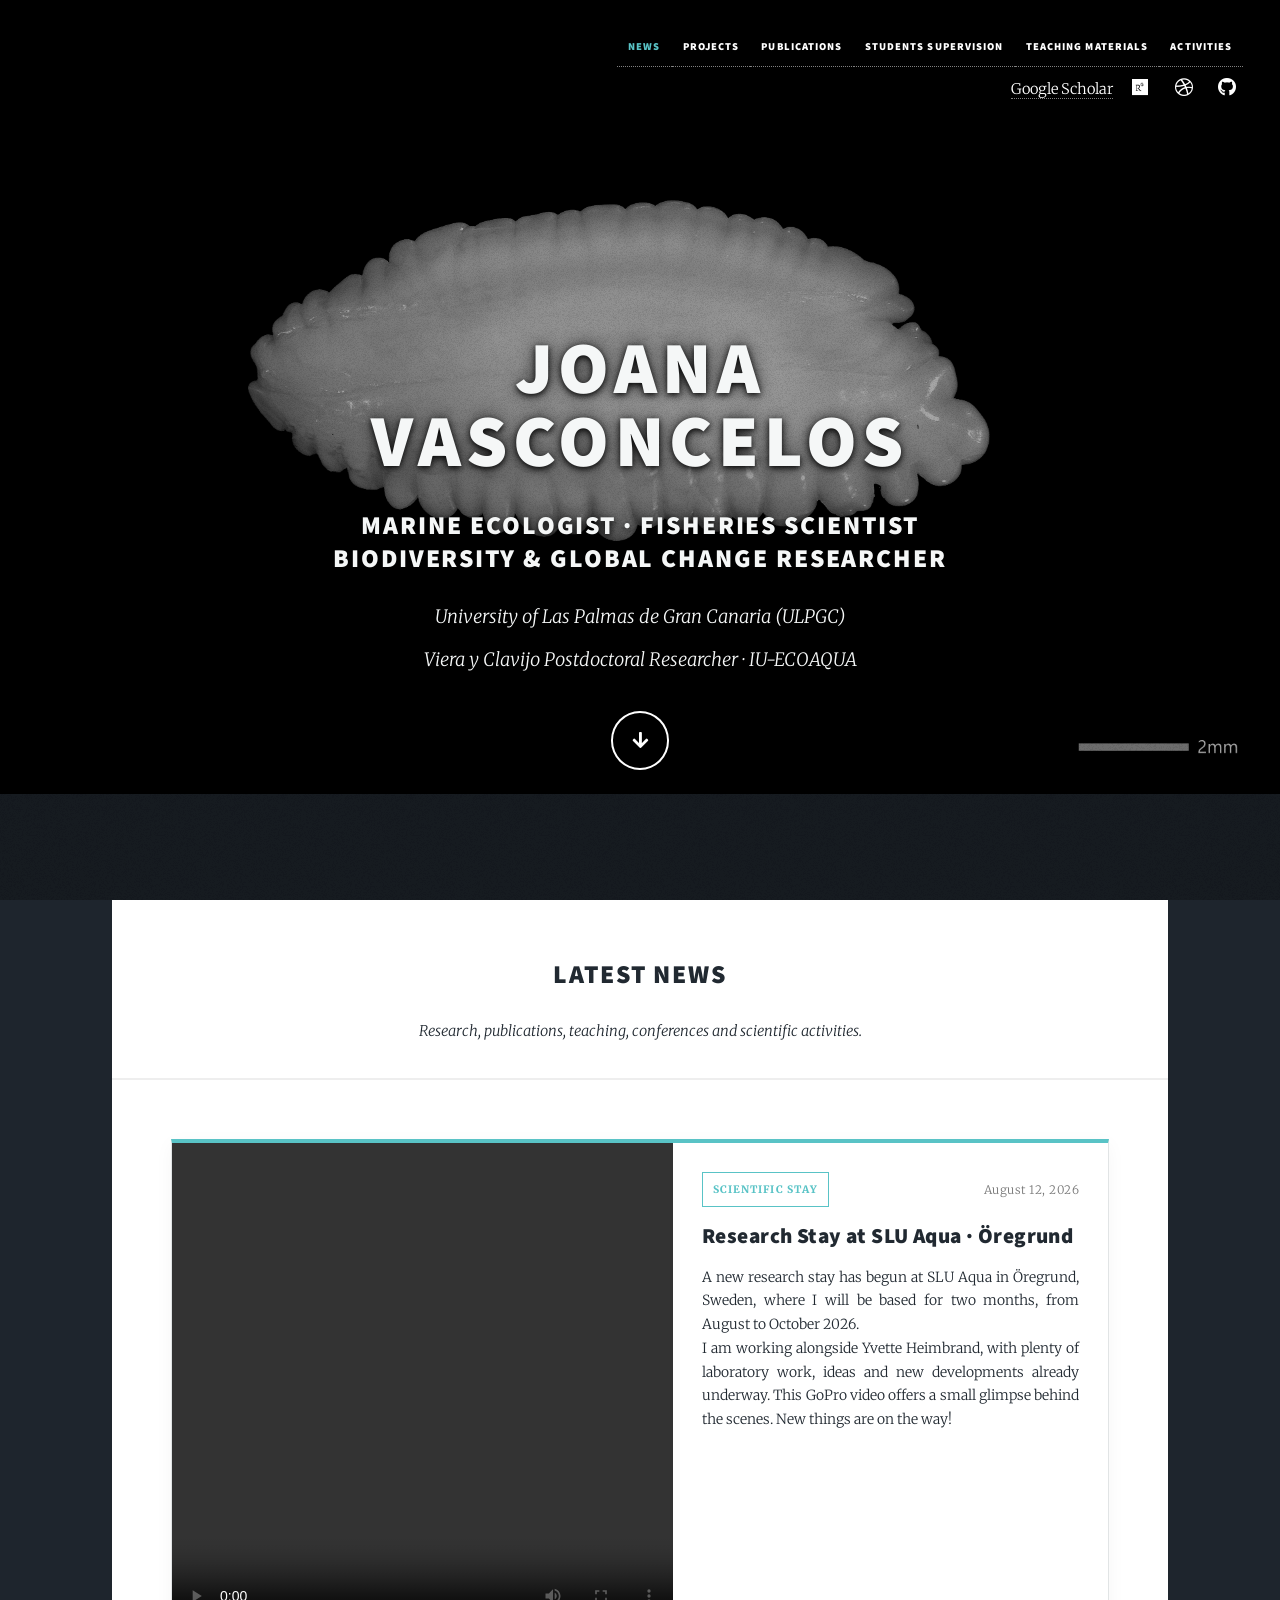
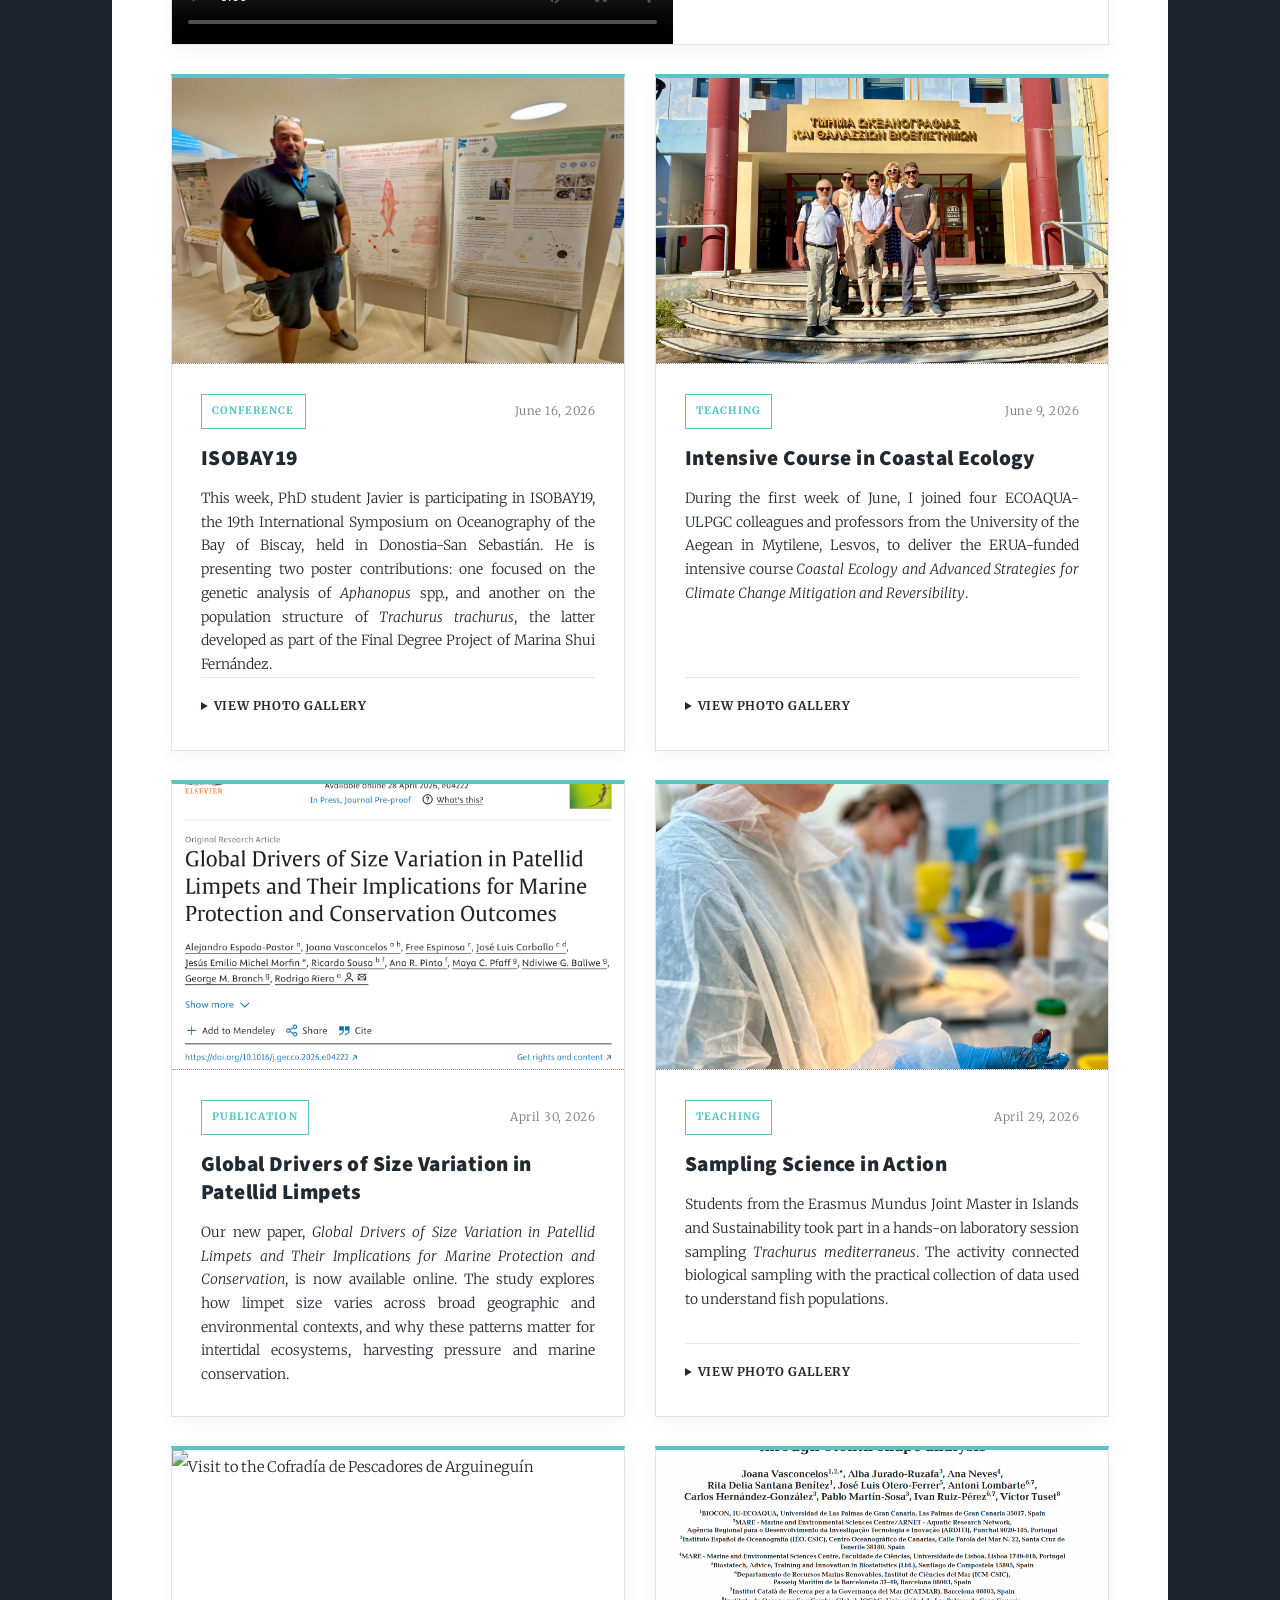
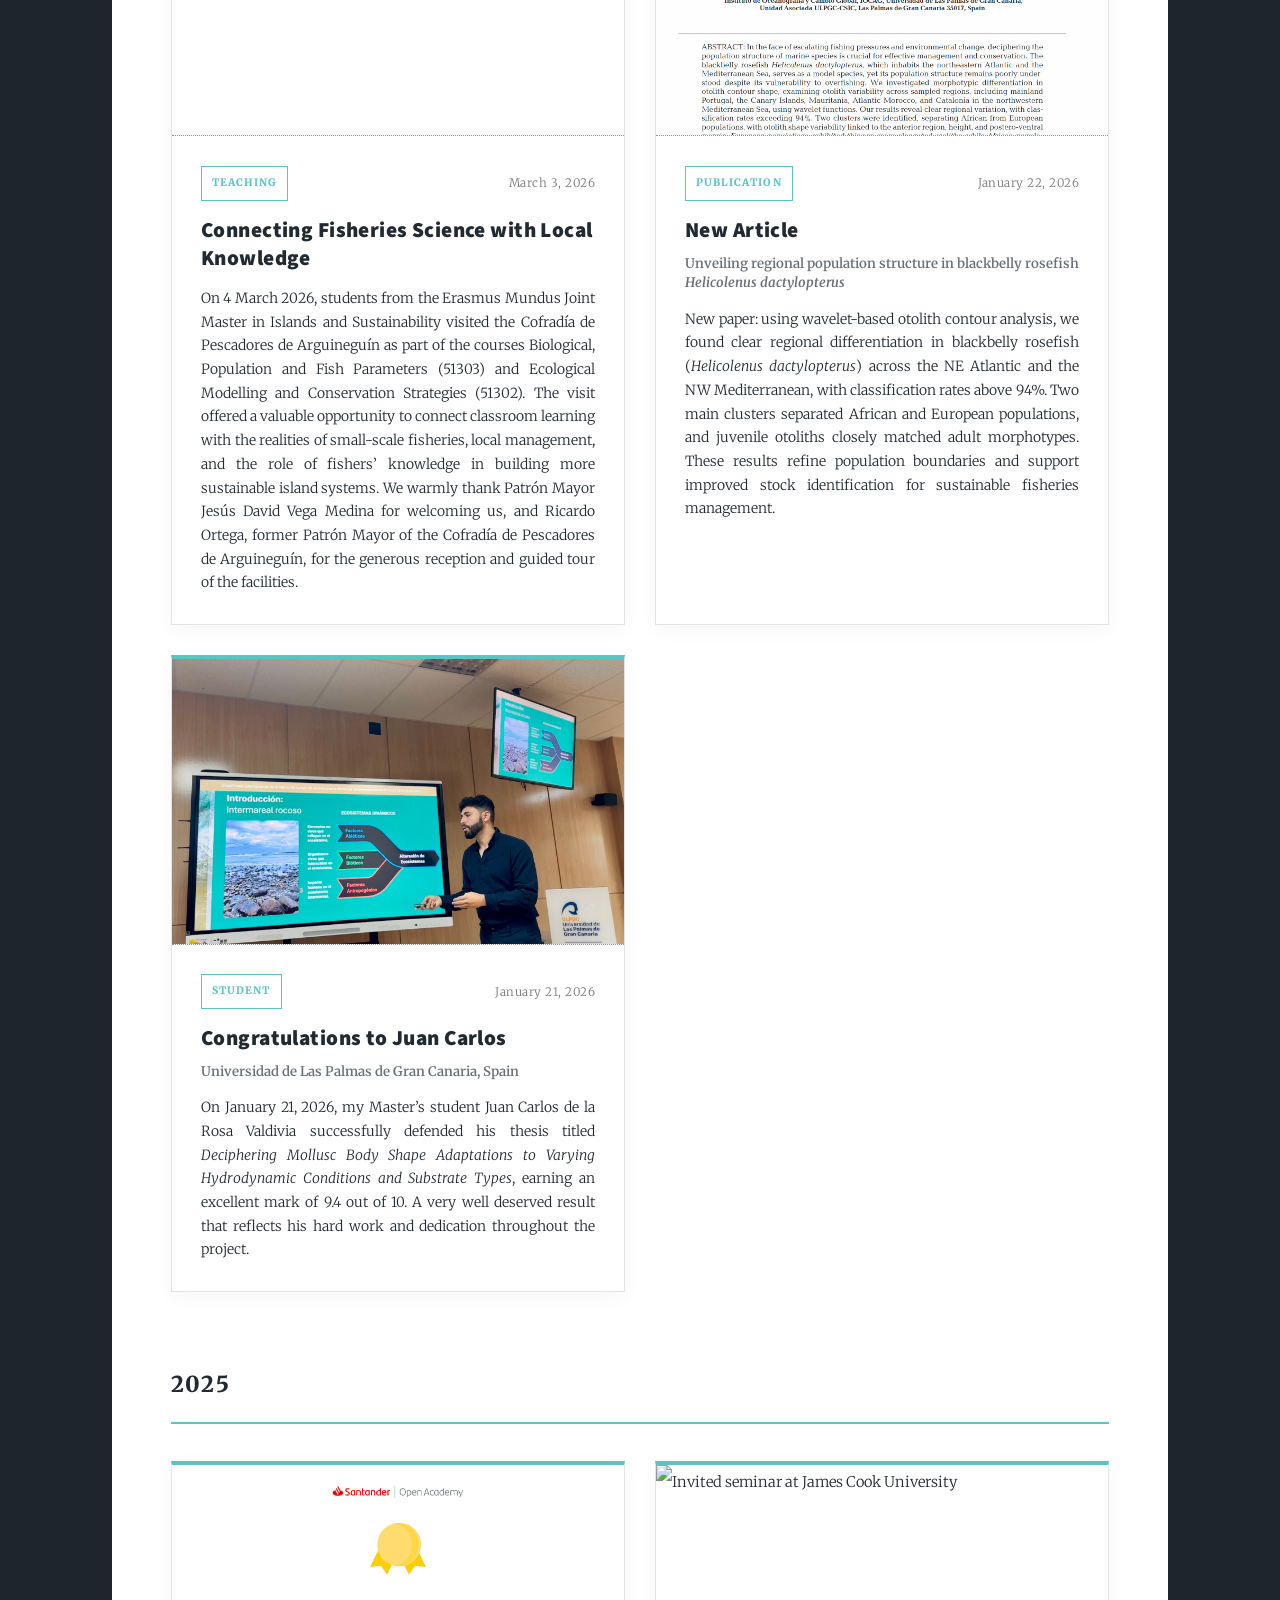
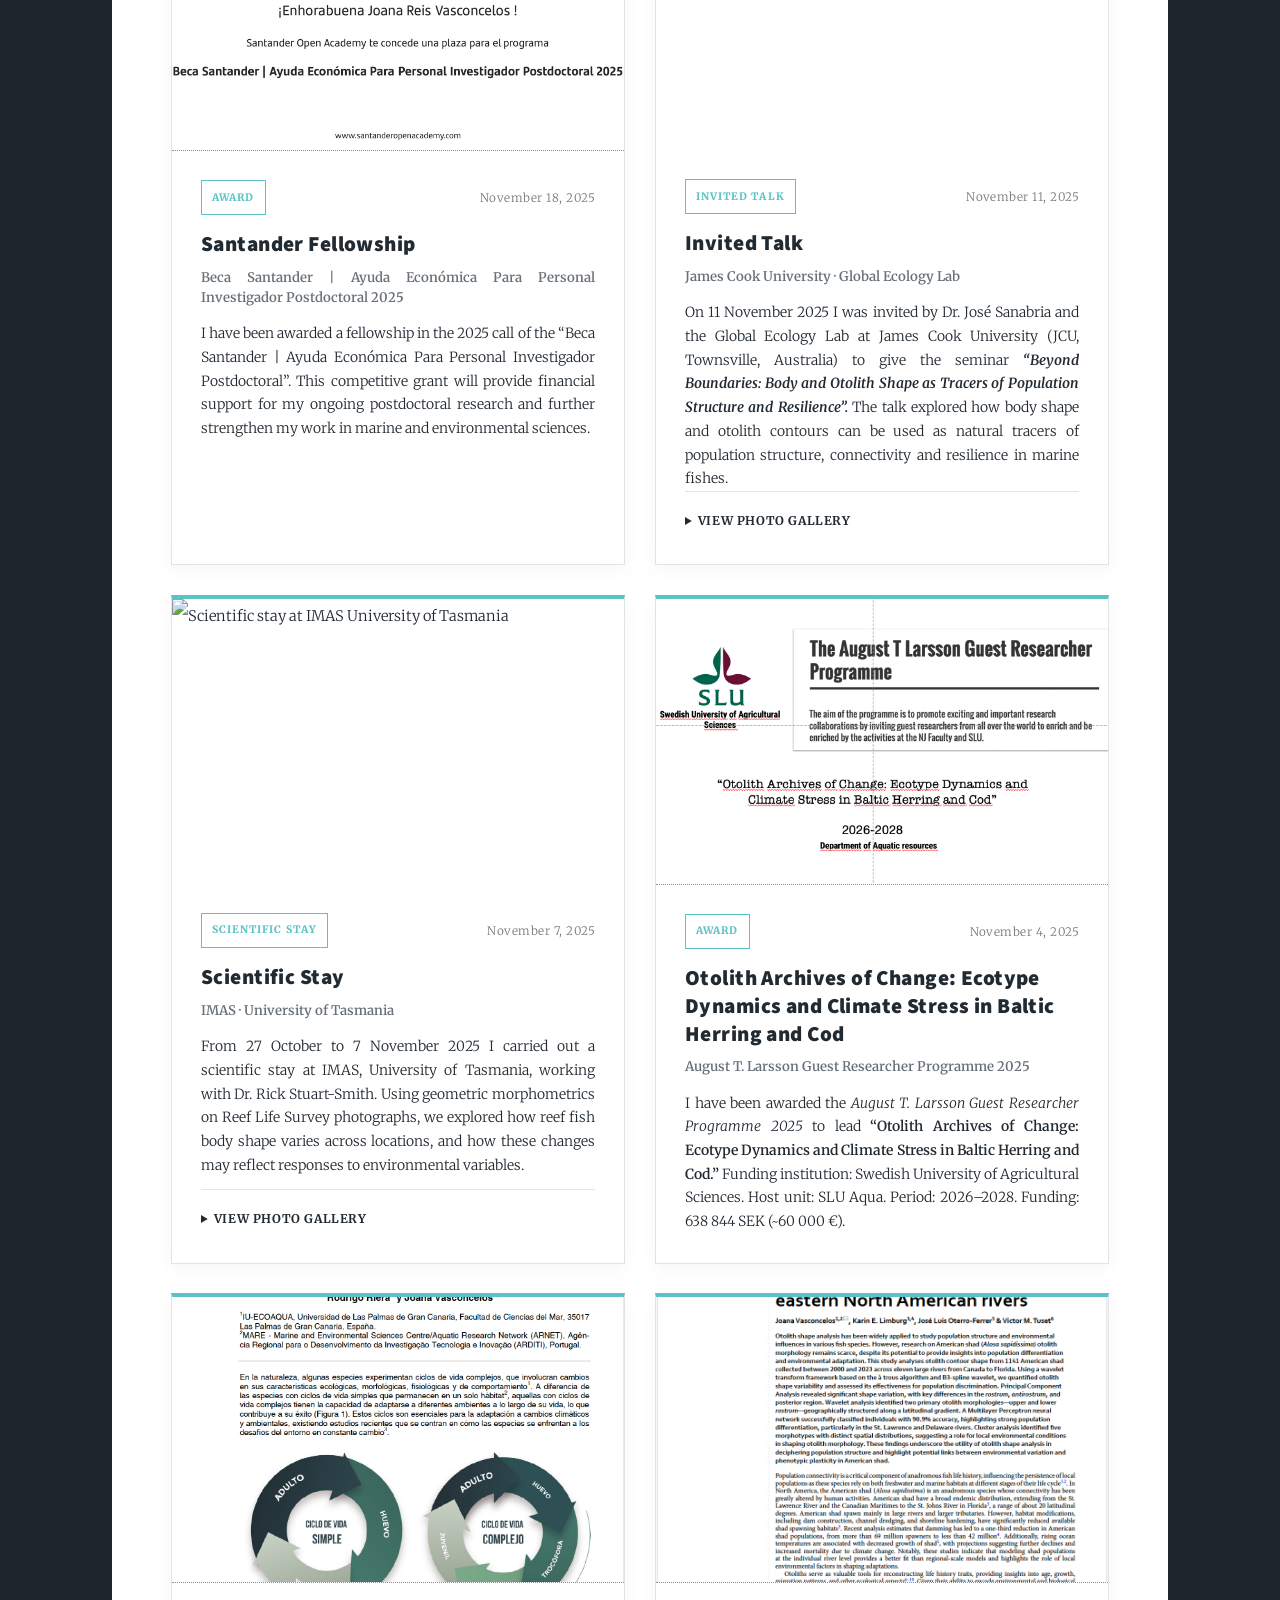
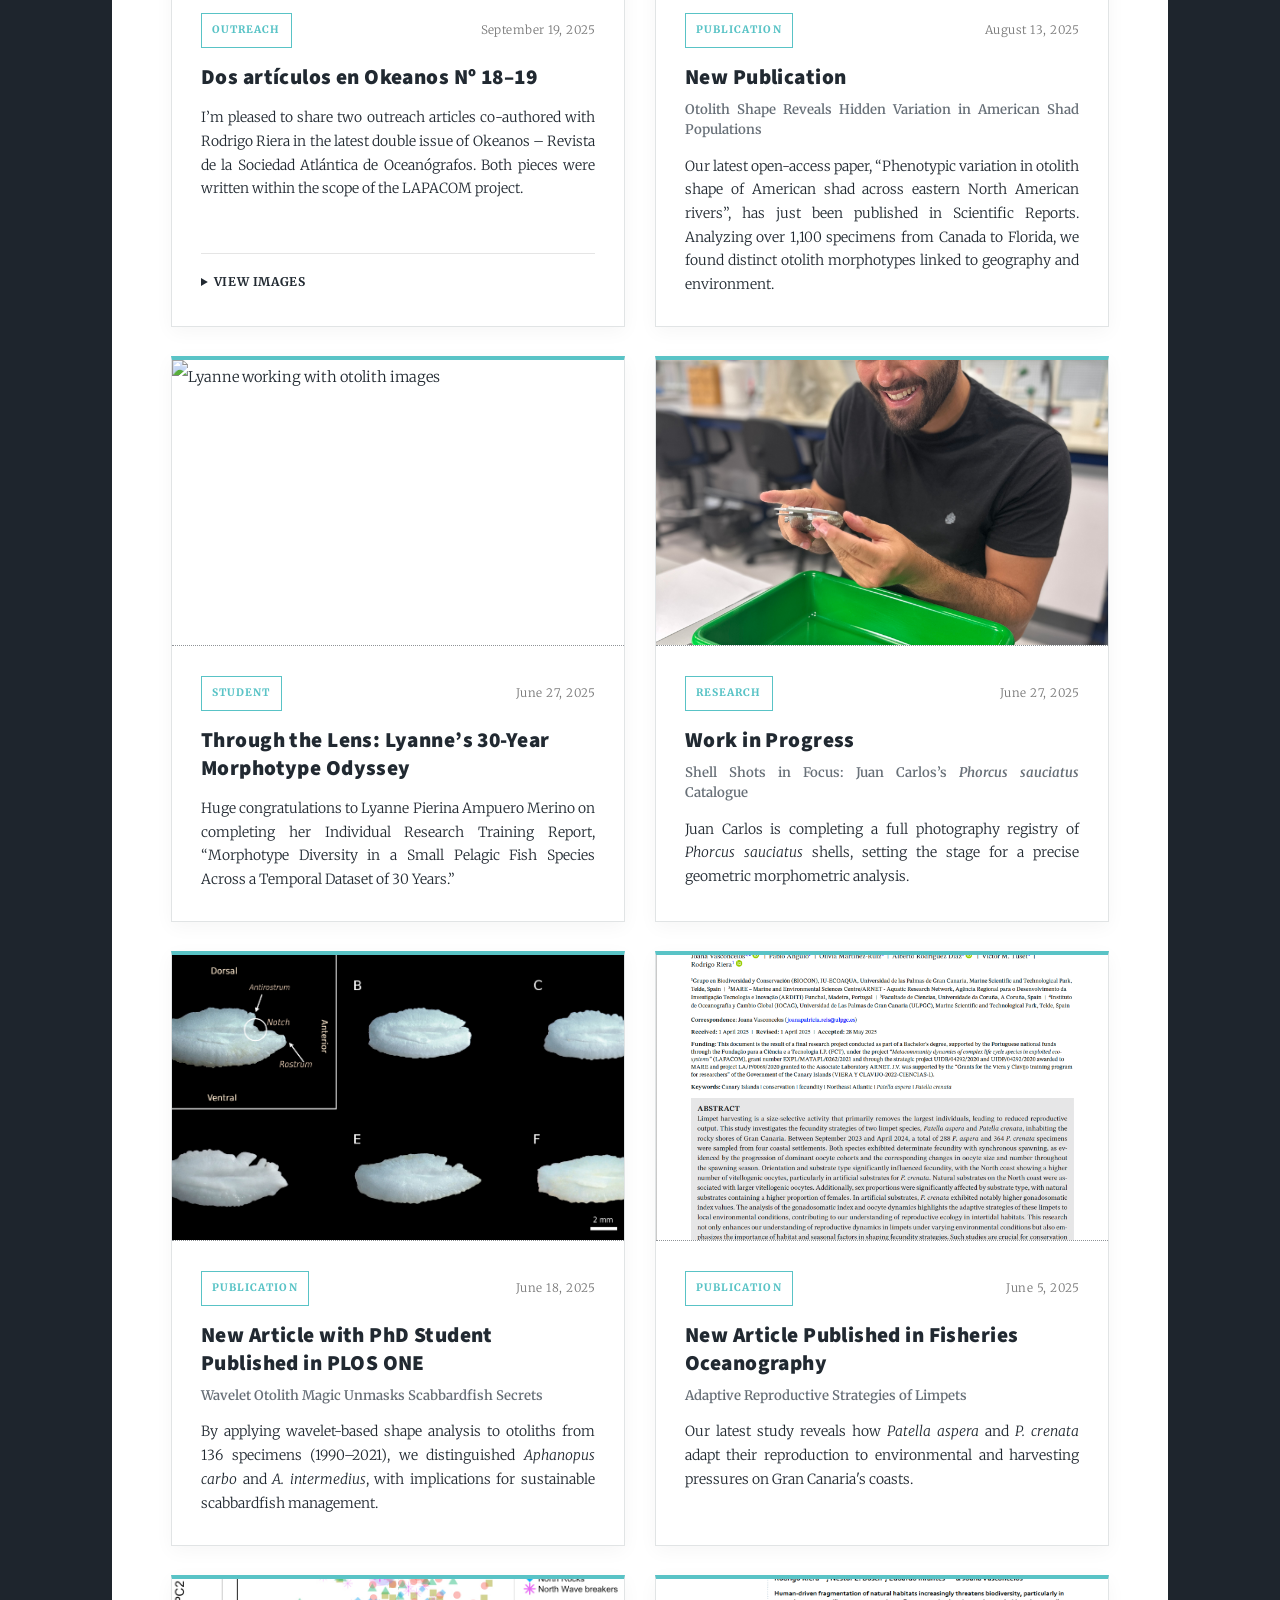
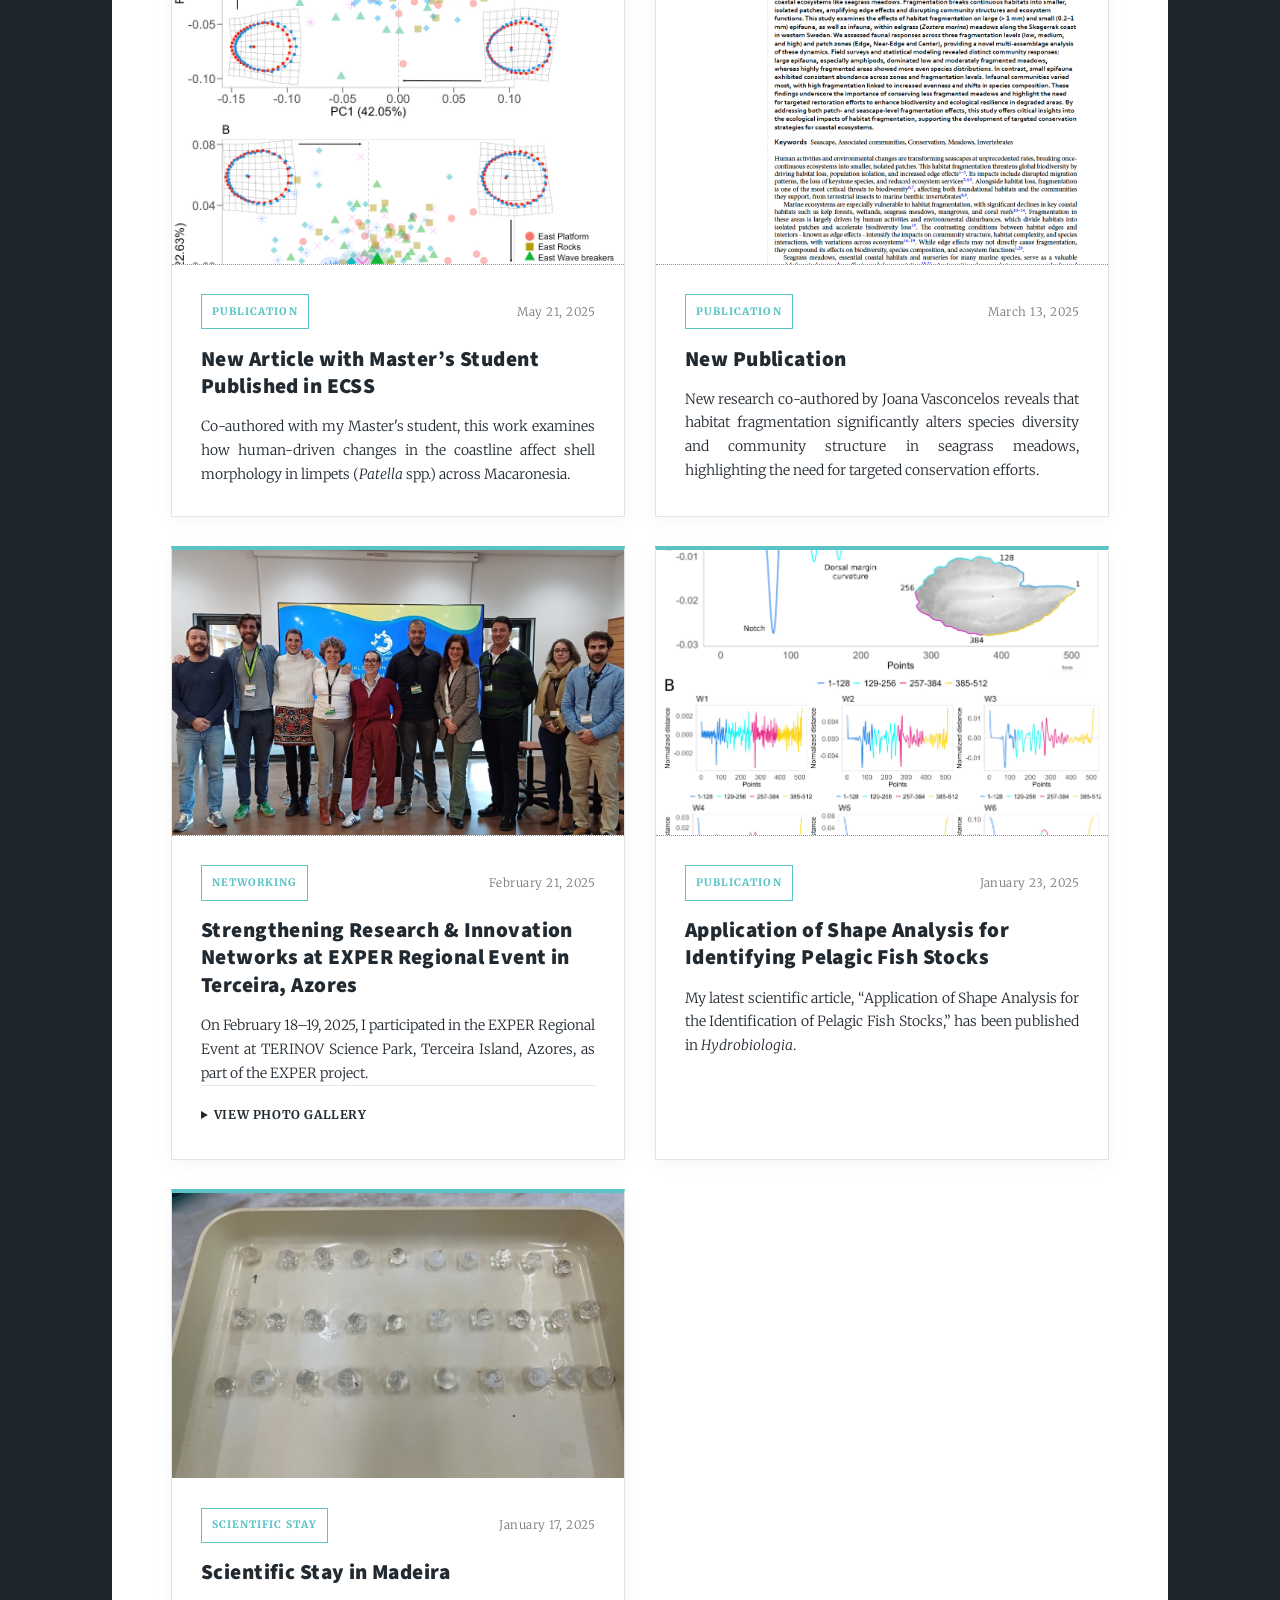
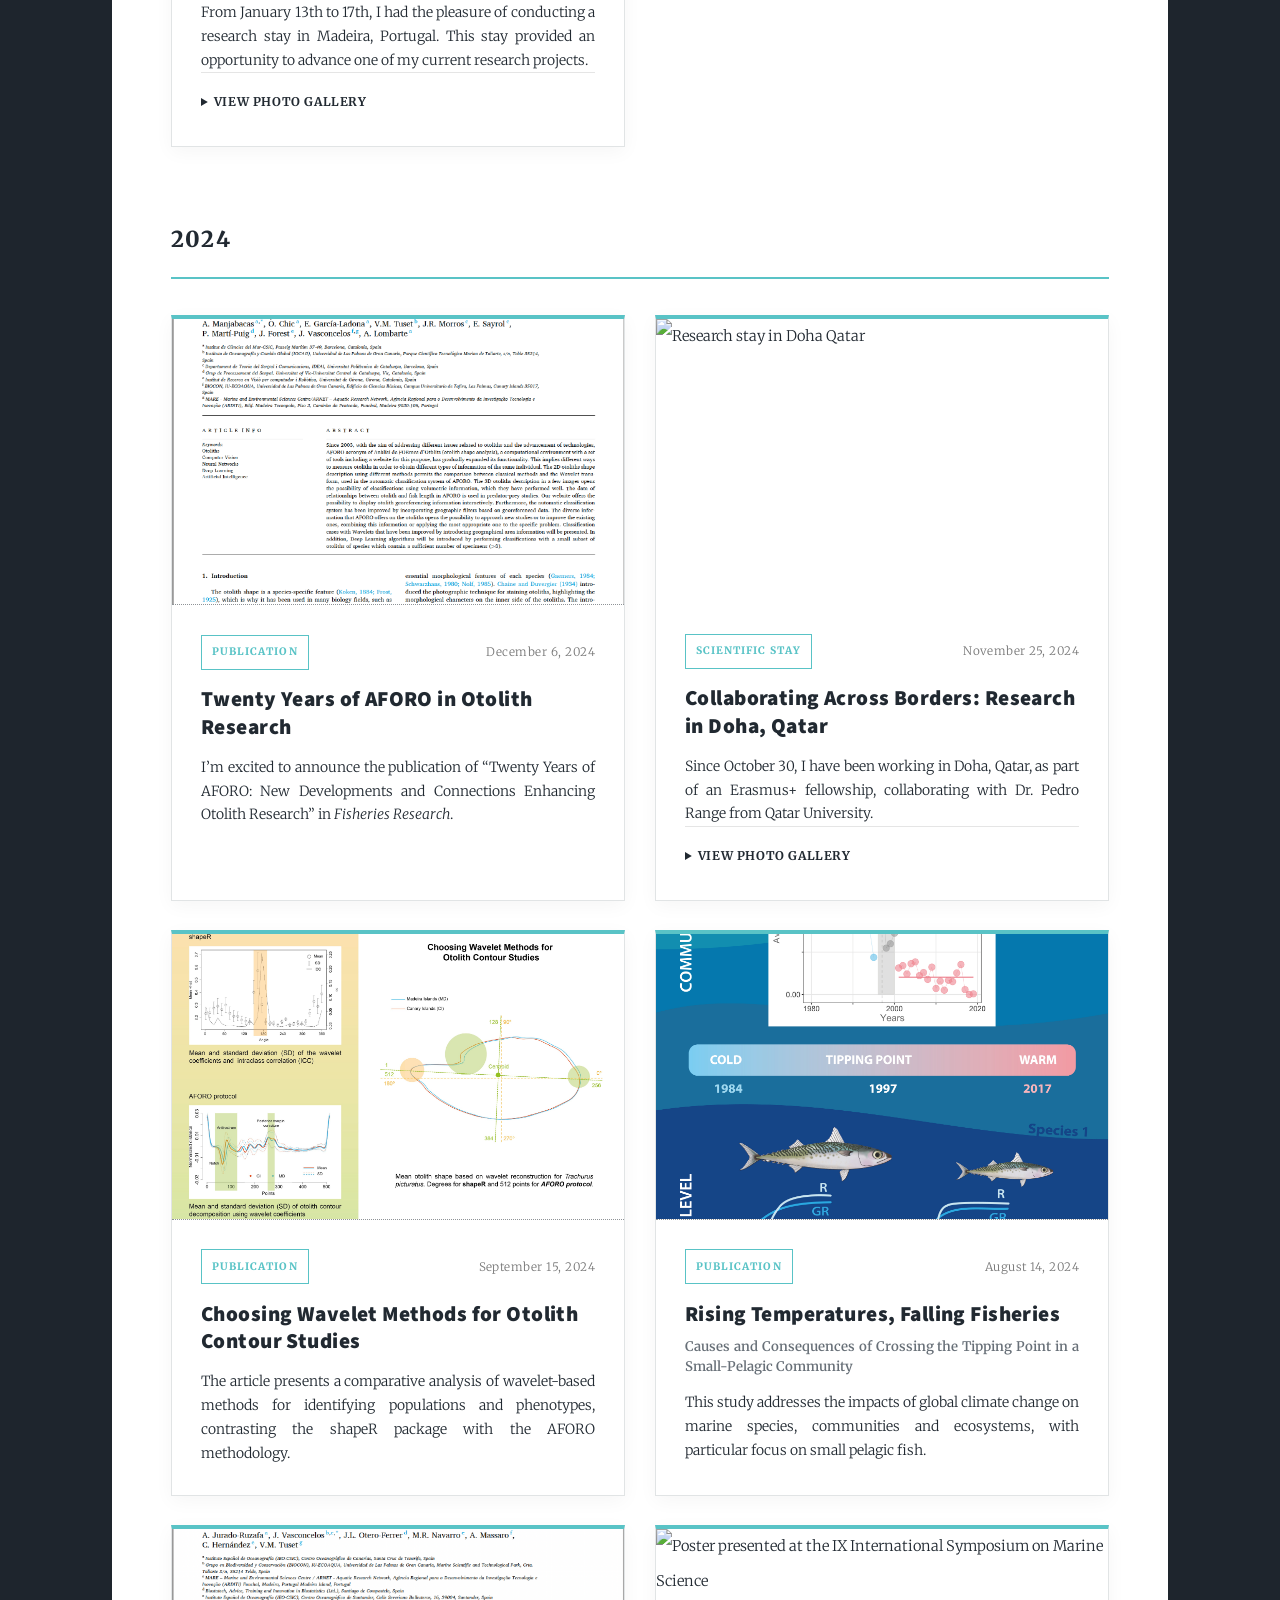
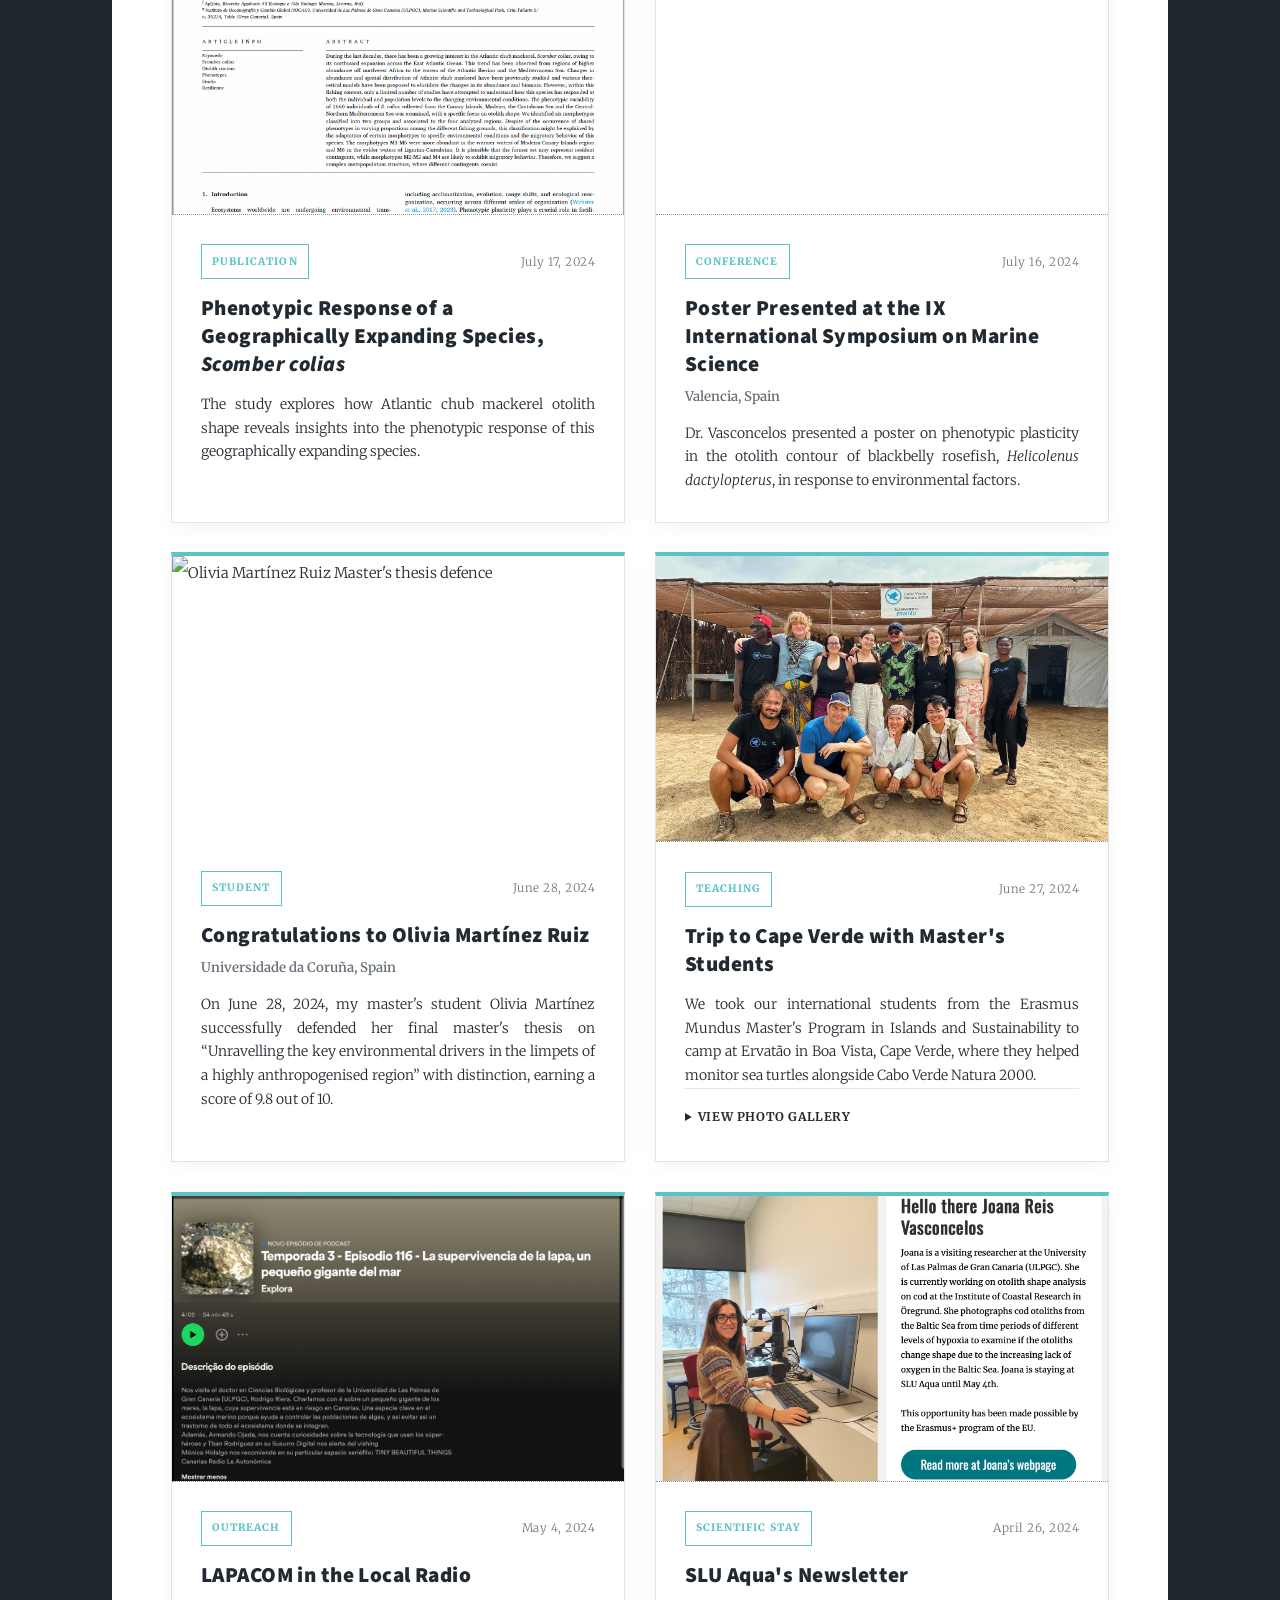
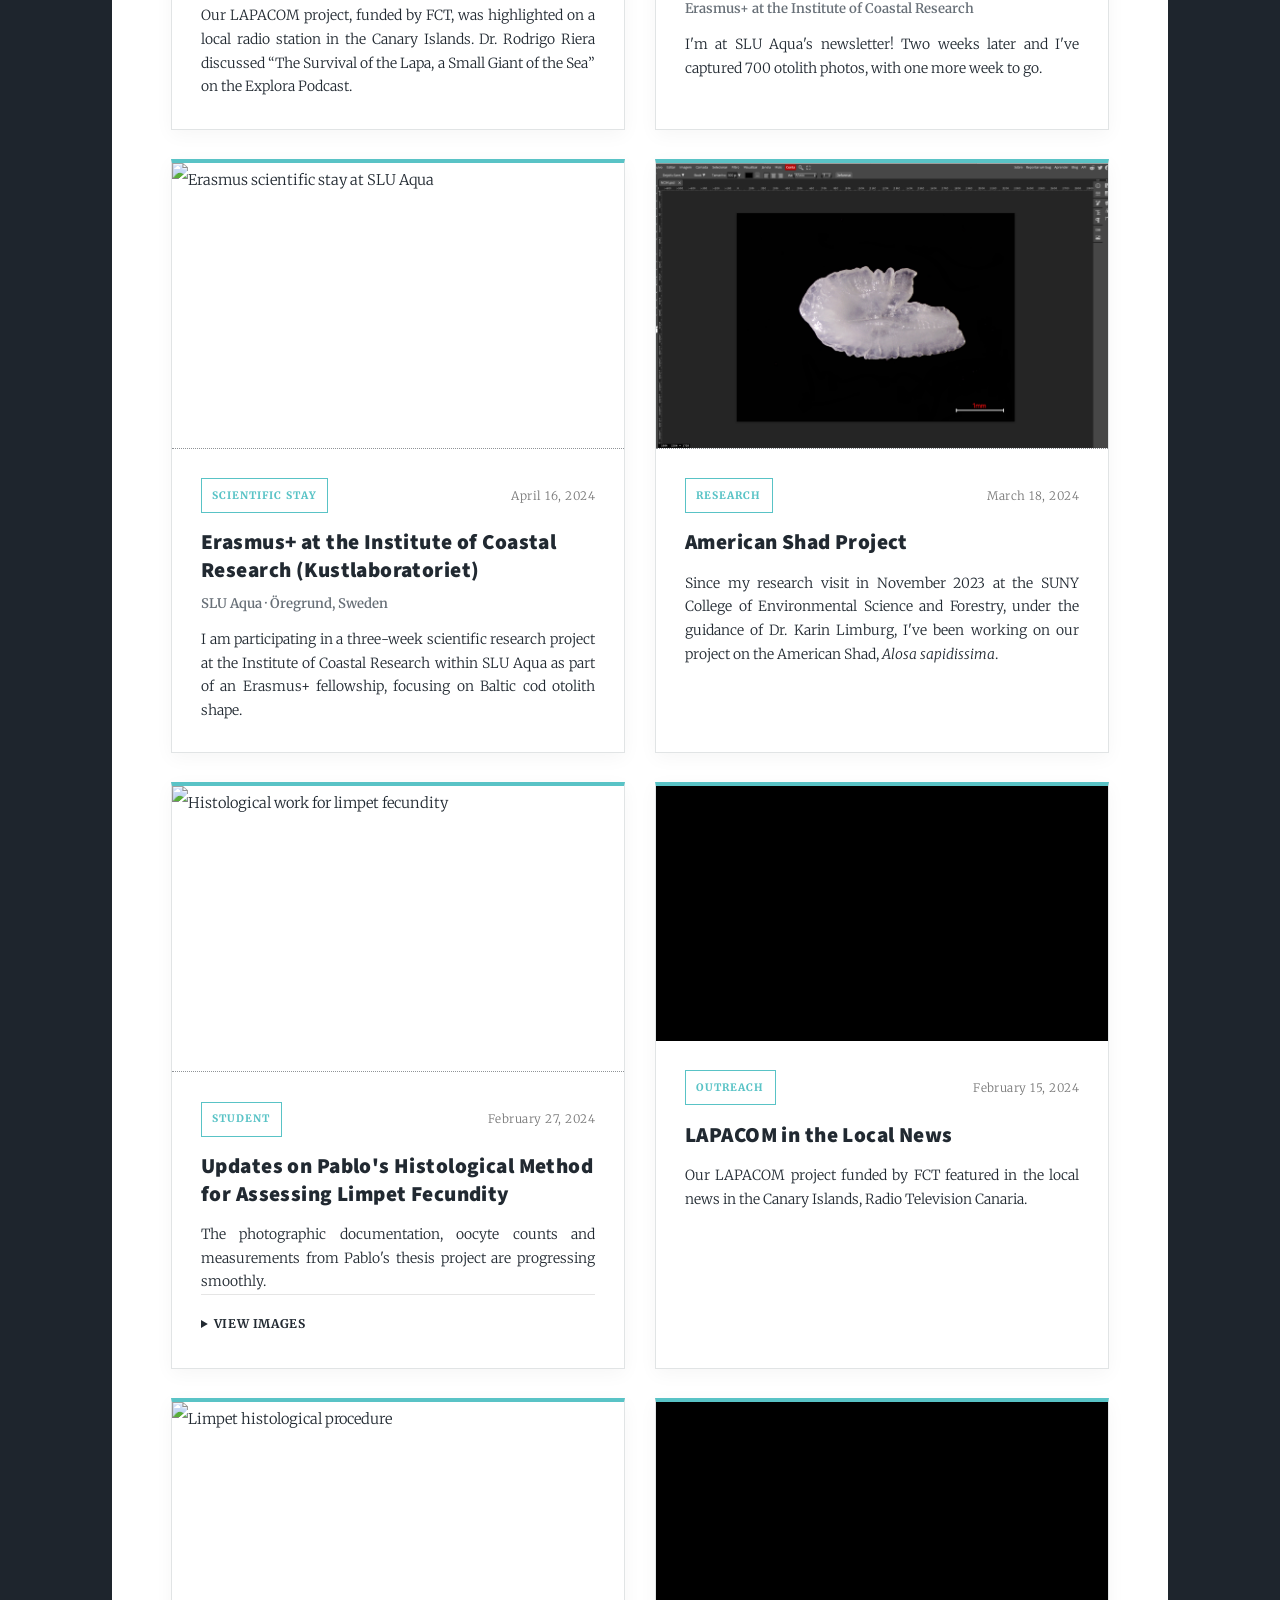
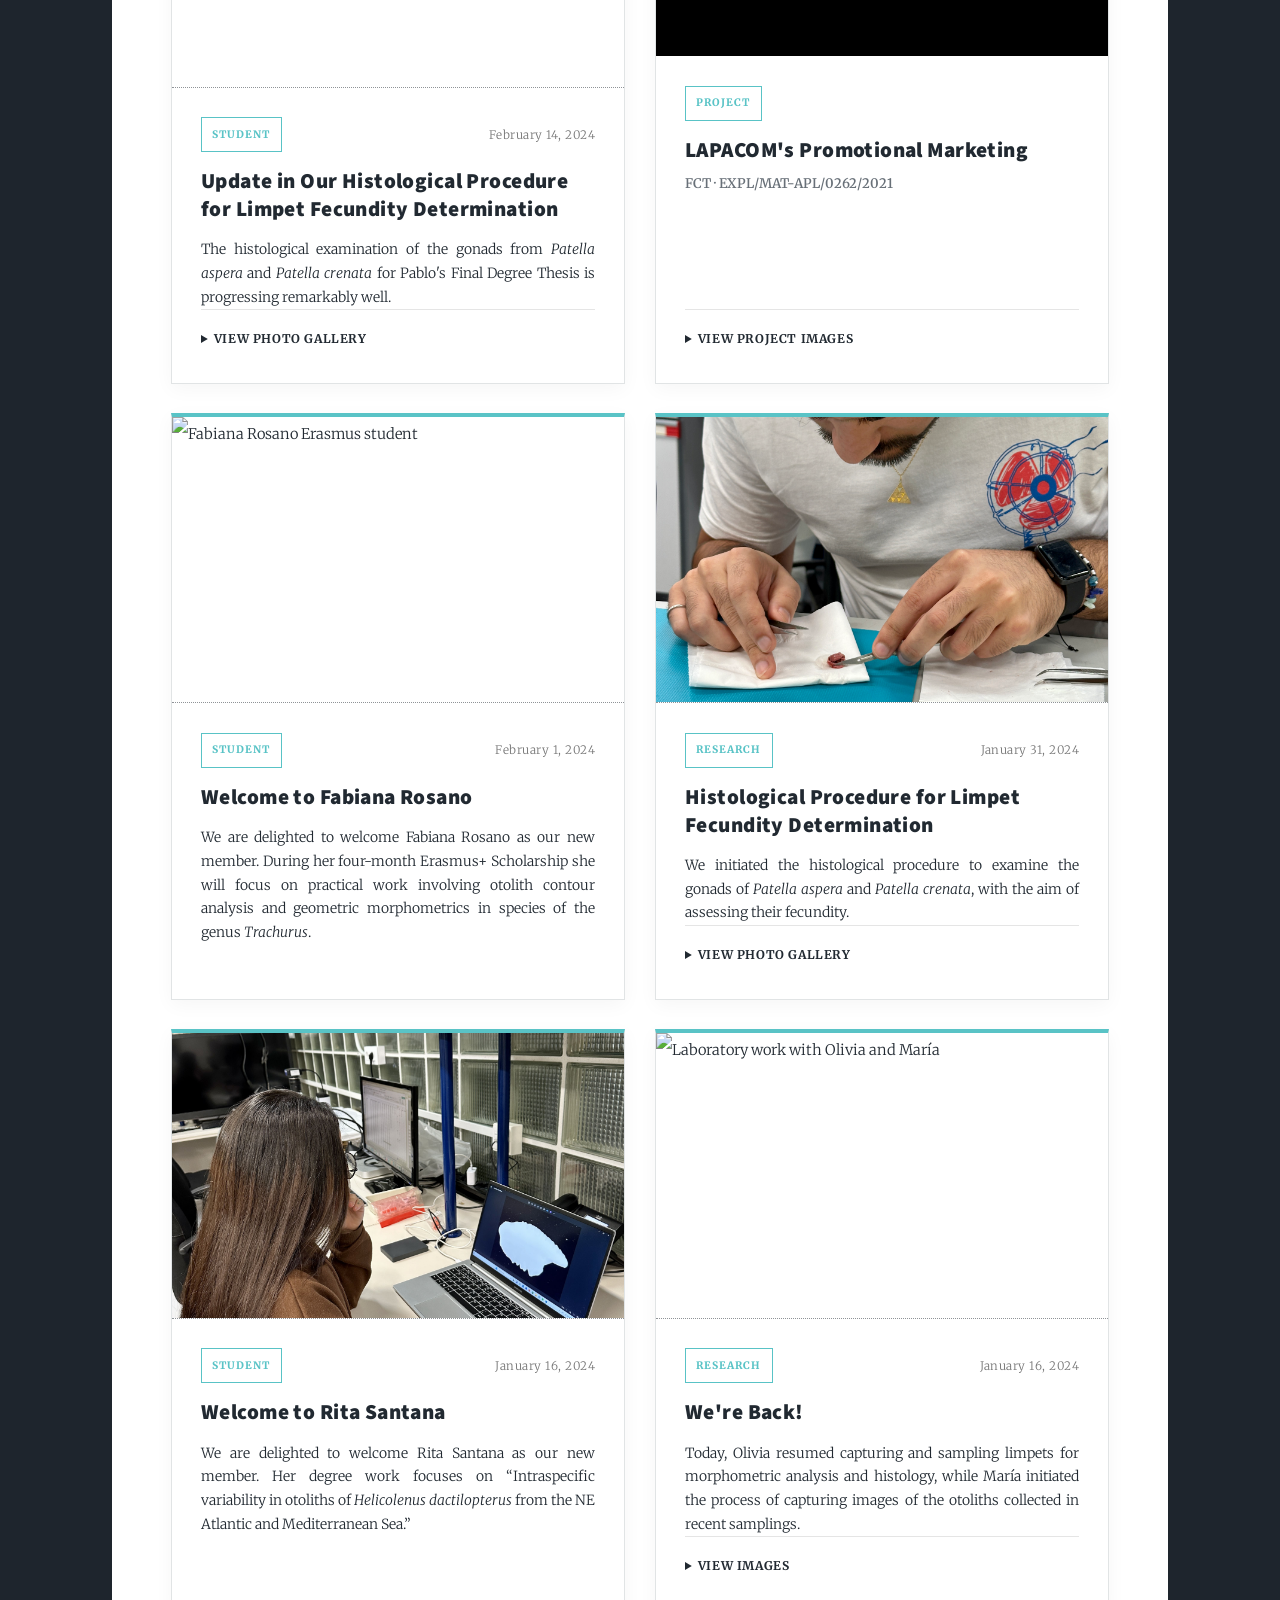
==== commit 9fb25be8: "Updated research line" ====
--- a/index.html
+++ b/index.html
@@ -39,15 +39,15 @@
         Vasconcelos
     </h1>
 
-    <h2>
-        Competitive Postdoctoral Researcher (PIC D)<br />
-        Program “Viera y Clavijo”
-    </h2>
-
-    <p>
-        University of Las Palmas of Gran Canaria (ULPGC)<br />
-        Ph.D. in Biological Sciences
-    </p>
+<h2>
+    Marine Ecologist · Fisheries Scientist<br />
+    Biodiversity & Global Change Researcher
+</h2>
+
+<p>
+    University of Las Palmas de Gran Canaria (ULPGC)<br />
+    Viera y Clavijo Postdoctoral Researcher · IU-ECOAQUA
+</p>
 
     <ul class="actions">
         <li>
--- a/assets/css/main.css
+++ b/assets/css/main.css
@@ -6229,4 +6229,78 @@
         aspect-ratio: 1 / 1;
     }
 
+}
+
+
+/* =========================================================
+   CURRENT RESEARCH STAY
+   ========================================================= */
+
+.research-stay-card {
+    display: grid;
+    grid-template-columns: 190px minmax(0, 1fr);
+    gap: 2rem;
+    align-items: center;
+
+    margin: 2rem 0 3.5rem 0;
+    padding: 2rem;
+
+    background: #ffffff;
+
+    border: 1px solid #e1e4e5;
+    border-left: 4px solid #59c3c6;
+
+    box-shadow: 0 5px 18px rgba(0,0,0,0.04);
+}
+
+.research-stay-meta {
+    display: flex;
+    align-items: center;
+}
+
+.research-stay-content h3 {
+    margin: 0.35rem 0 0.8rem 0;
+
+    color: #212931;
+
+    font-size: 1.4rem;
+    line-height: 1.3;
+
+    text-transform: none;
+}
+
+.research-stay-content p {
+    margin: 0 0 1rem 0;
+
+    color: #555;
+
+    line-height: 1.65;
+}
+
+.research-stay-link {
+    color: #59c3c6;
+
+    font-size: 0.8rem;
+    font-weight: 700;
+
+    letter-spacing: 0.04em;
+    text-decoration: none;
+}
+
+.research-stay-link:hover {
+    color: #212931;
+}
+
+@media screen and (max-width: 736px) {
+
+    .research-stay-card {
+        grid-template-columns: 1fr;
+        gap: 1rem;
+        padding: 1.5rem;
+    }
+
+}
+
+.news-card[id] {
+    scroll-margin-top: 2rem;
 }
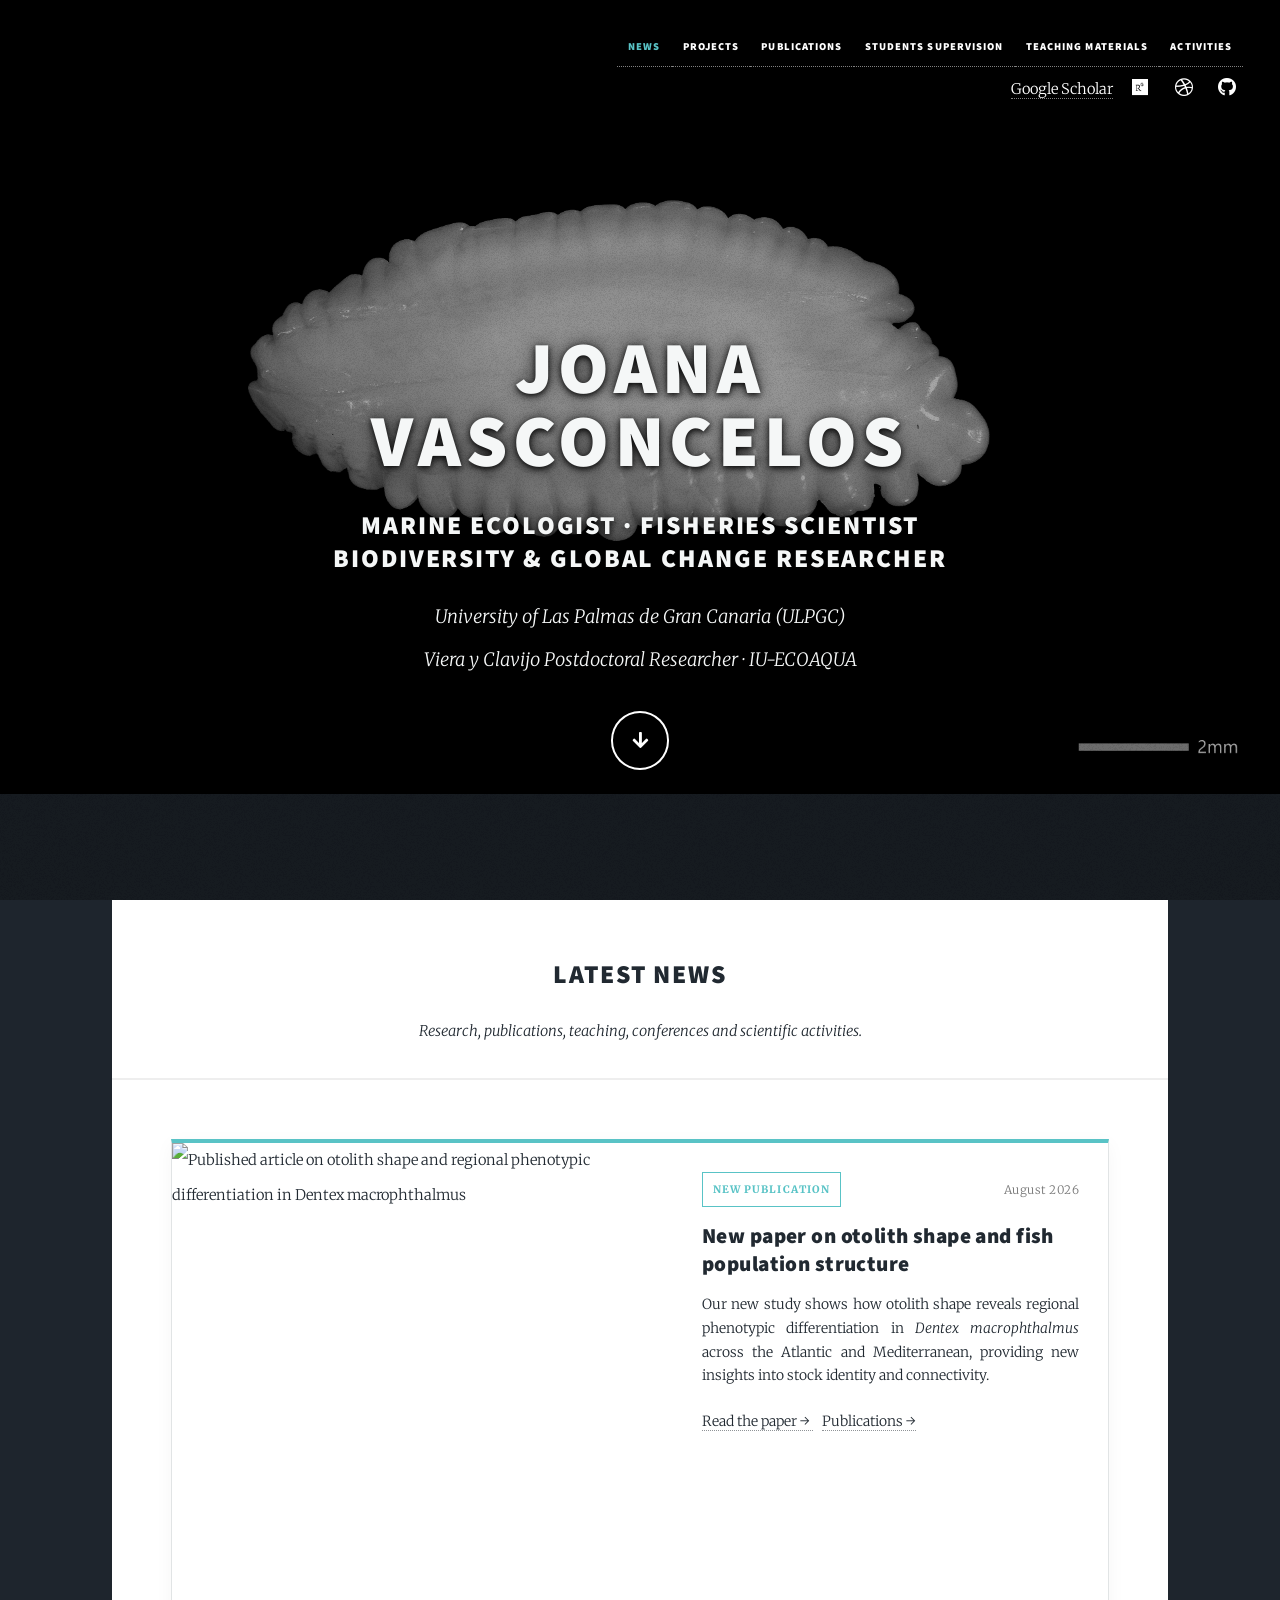
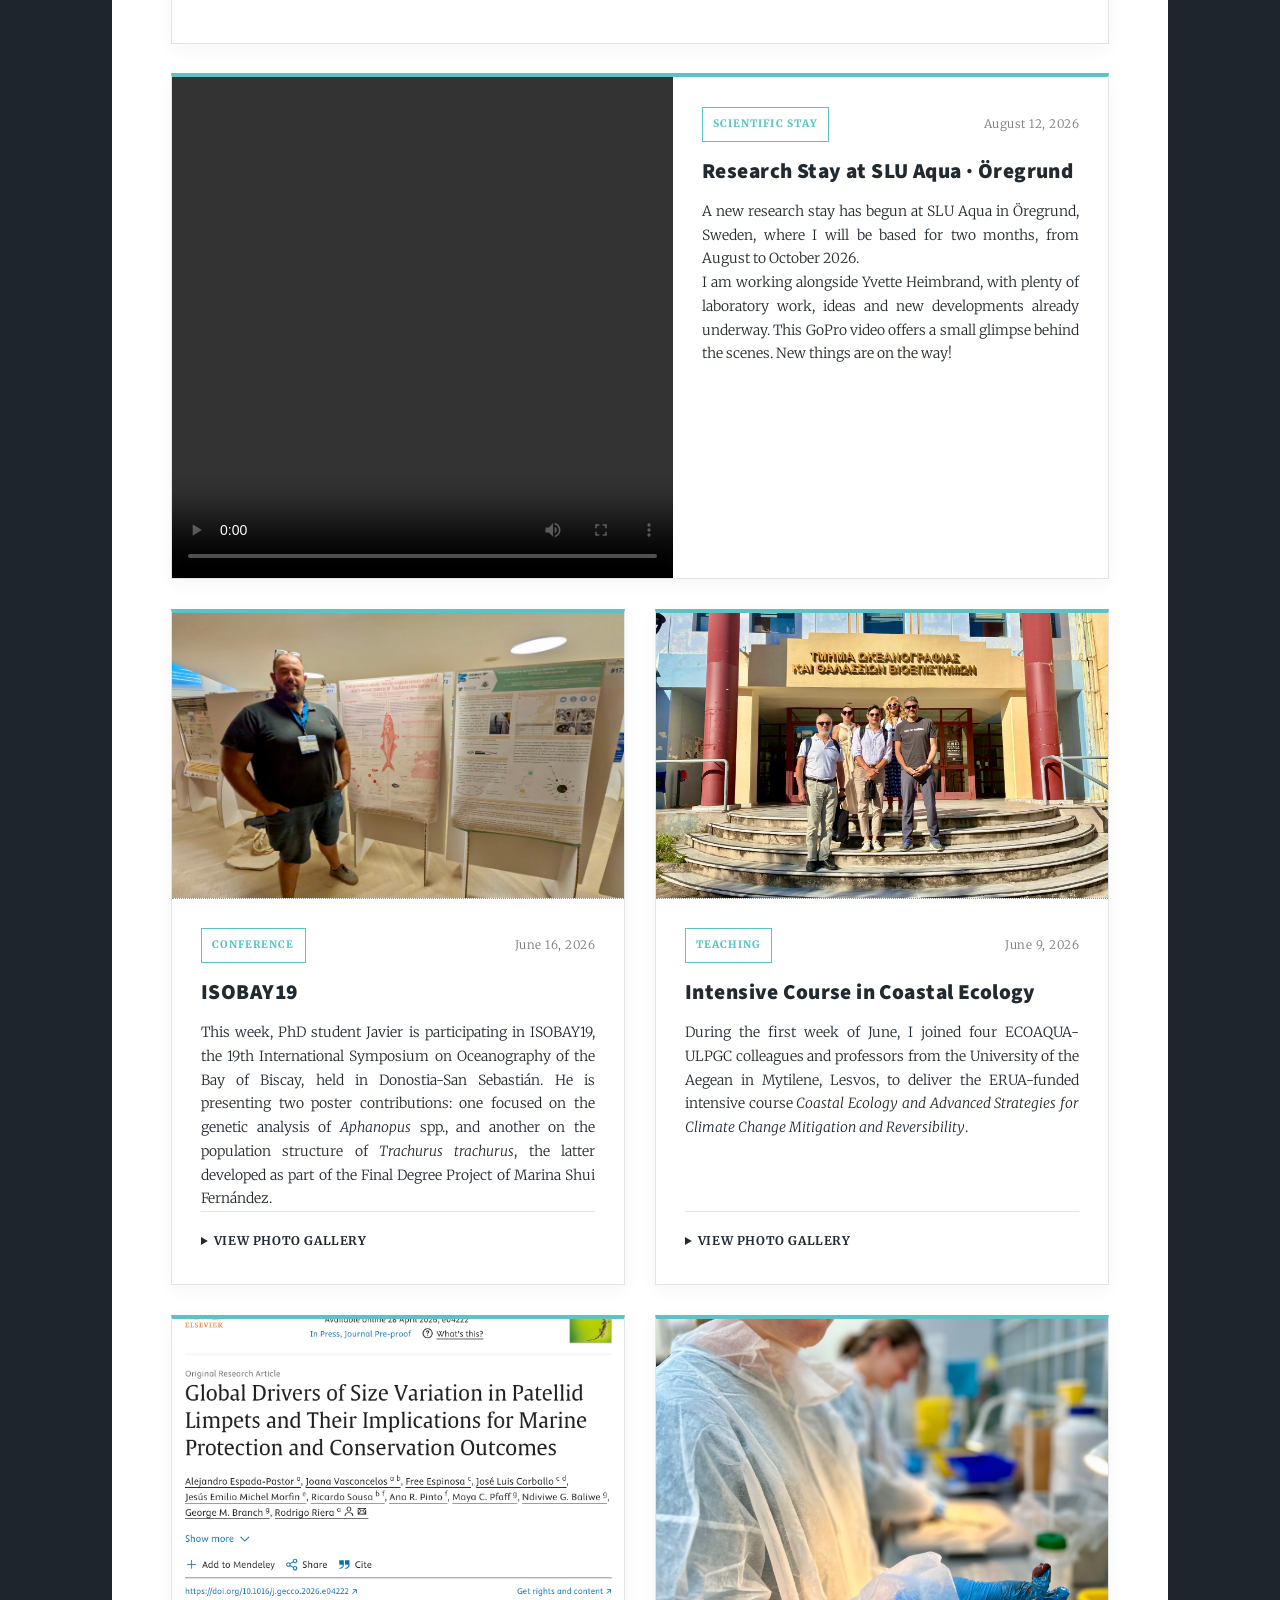
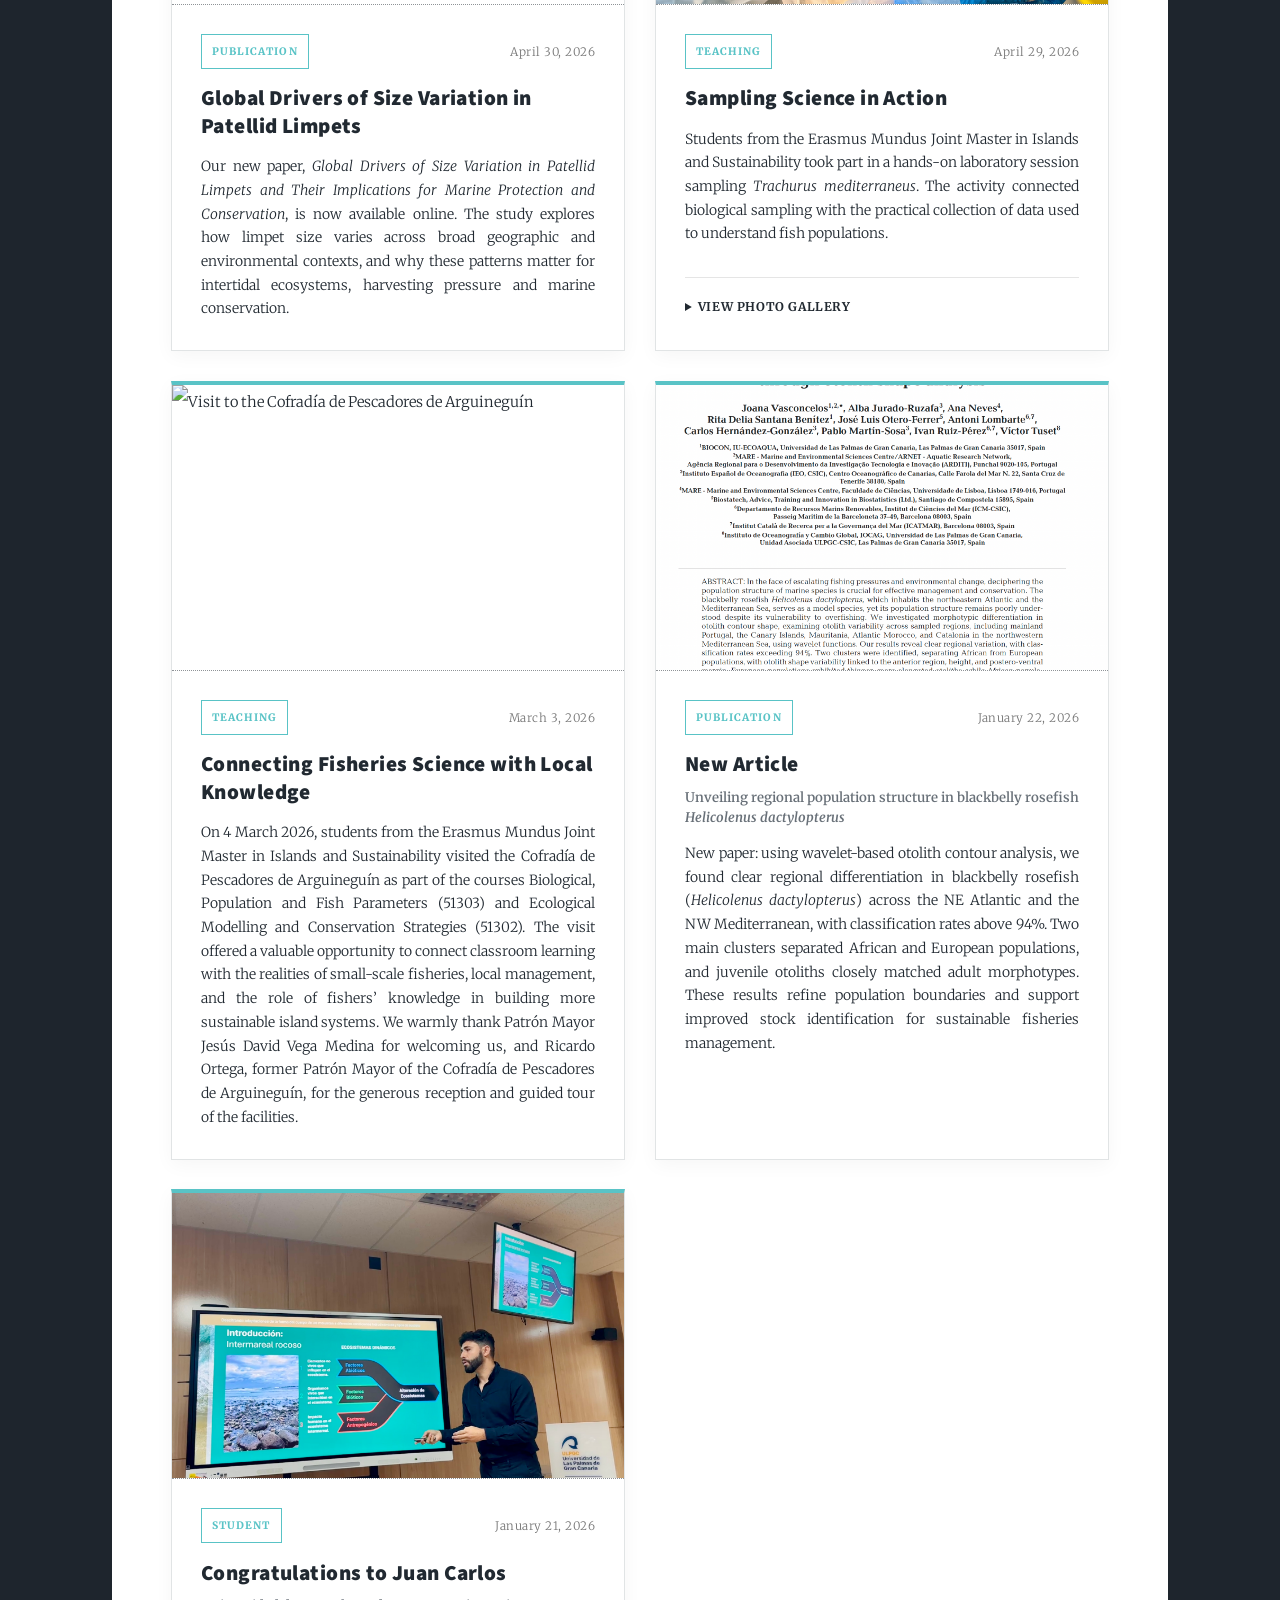
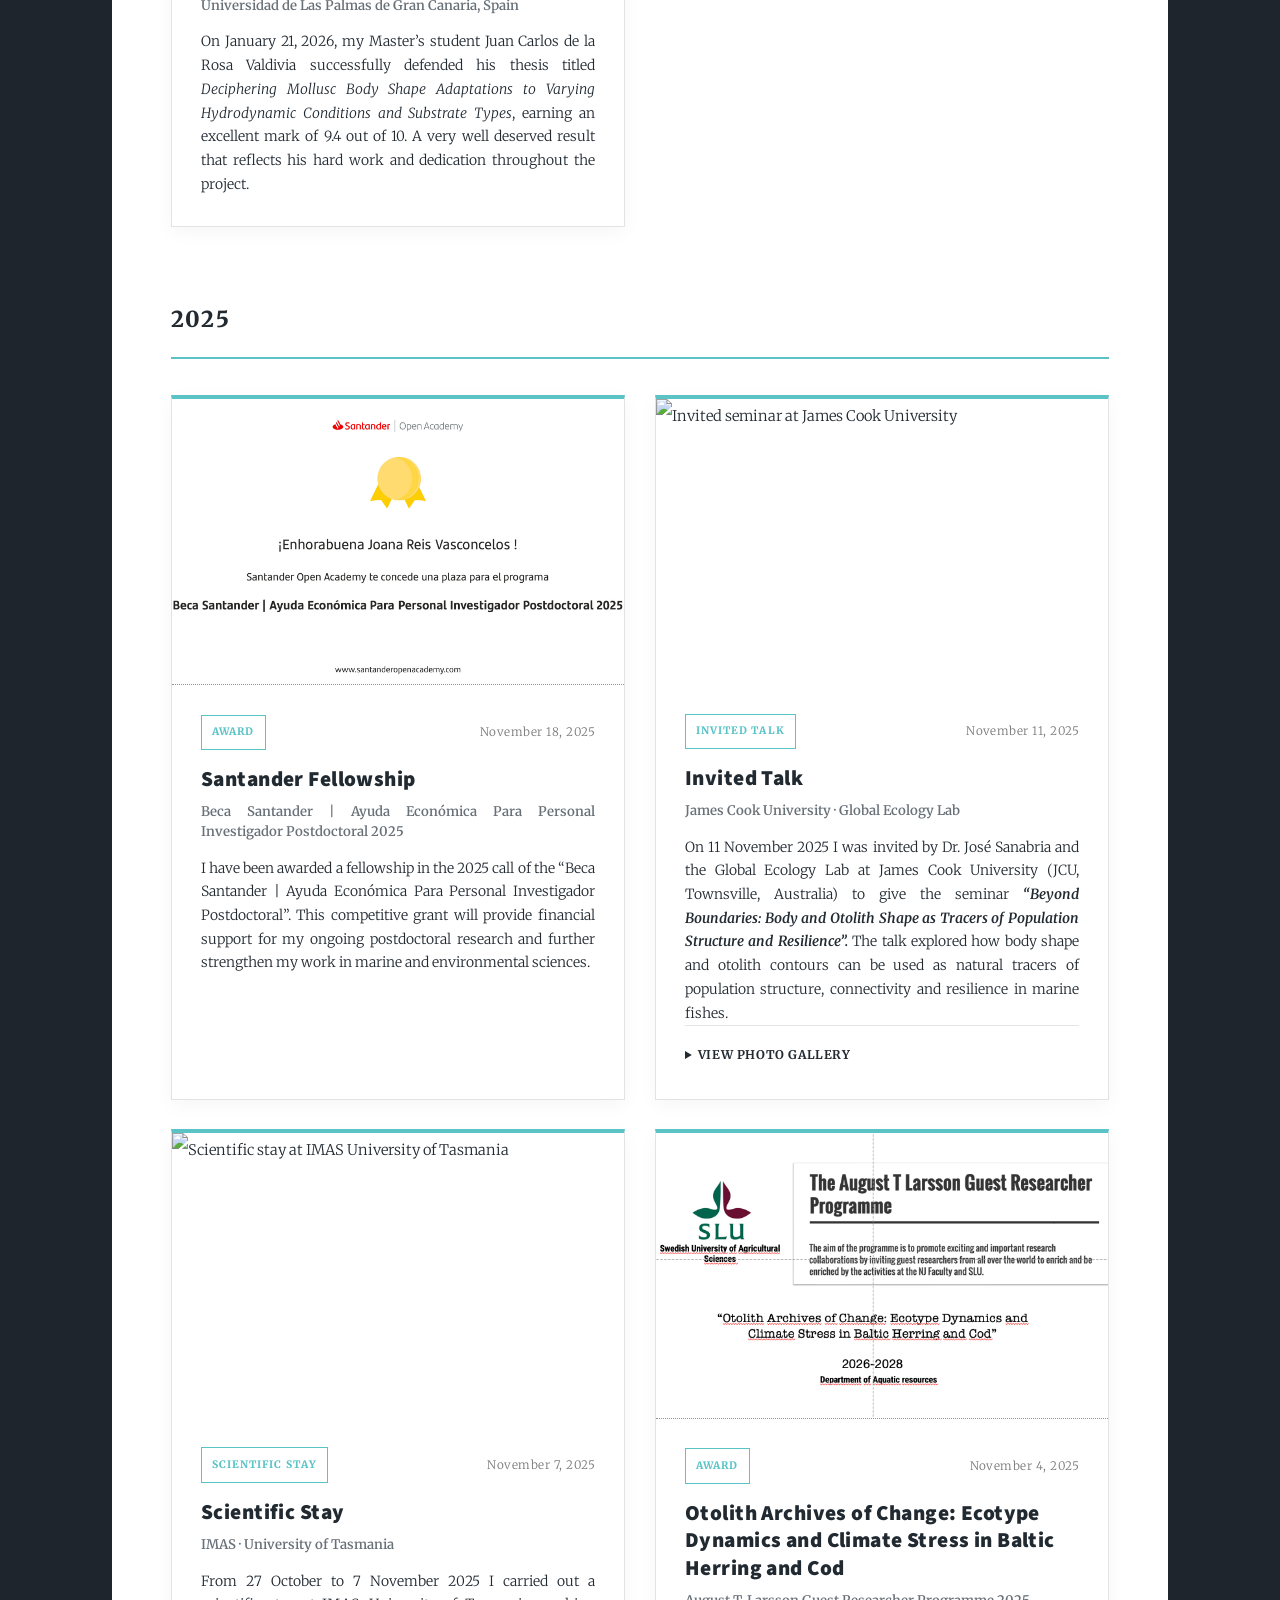
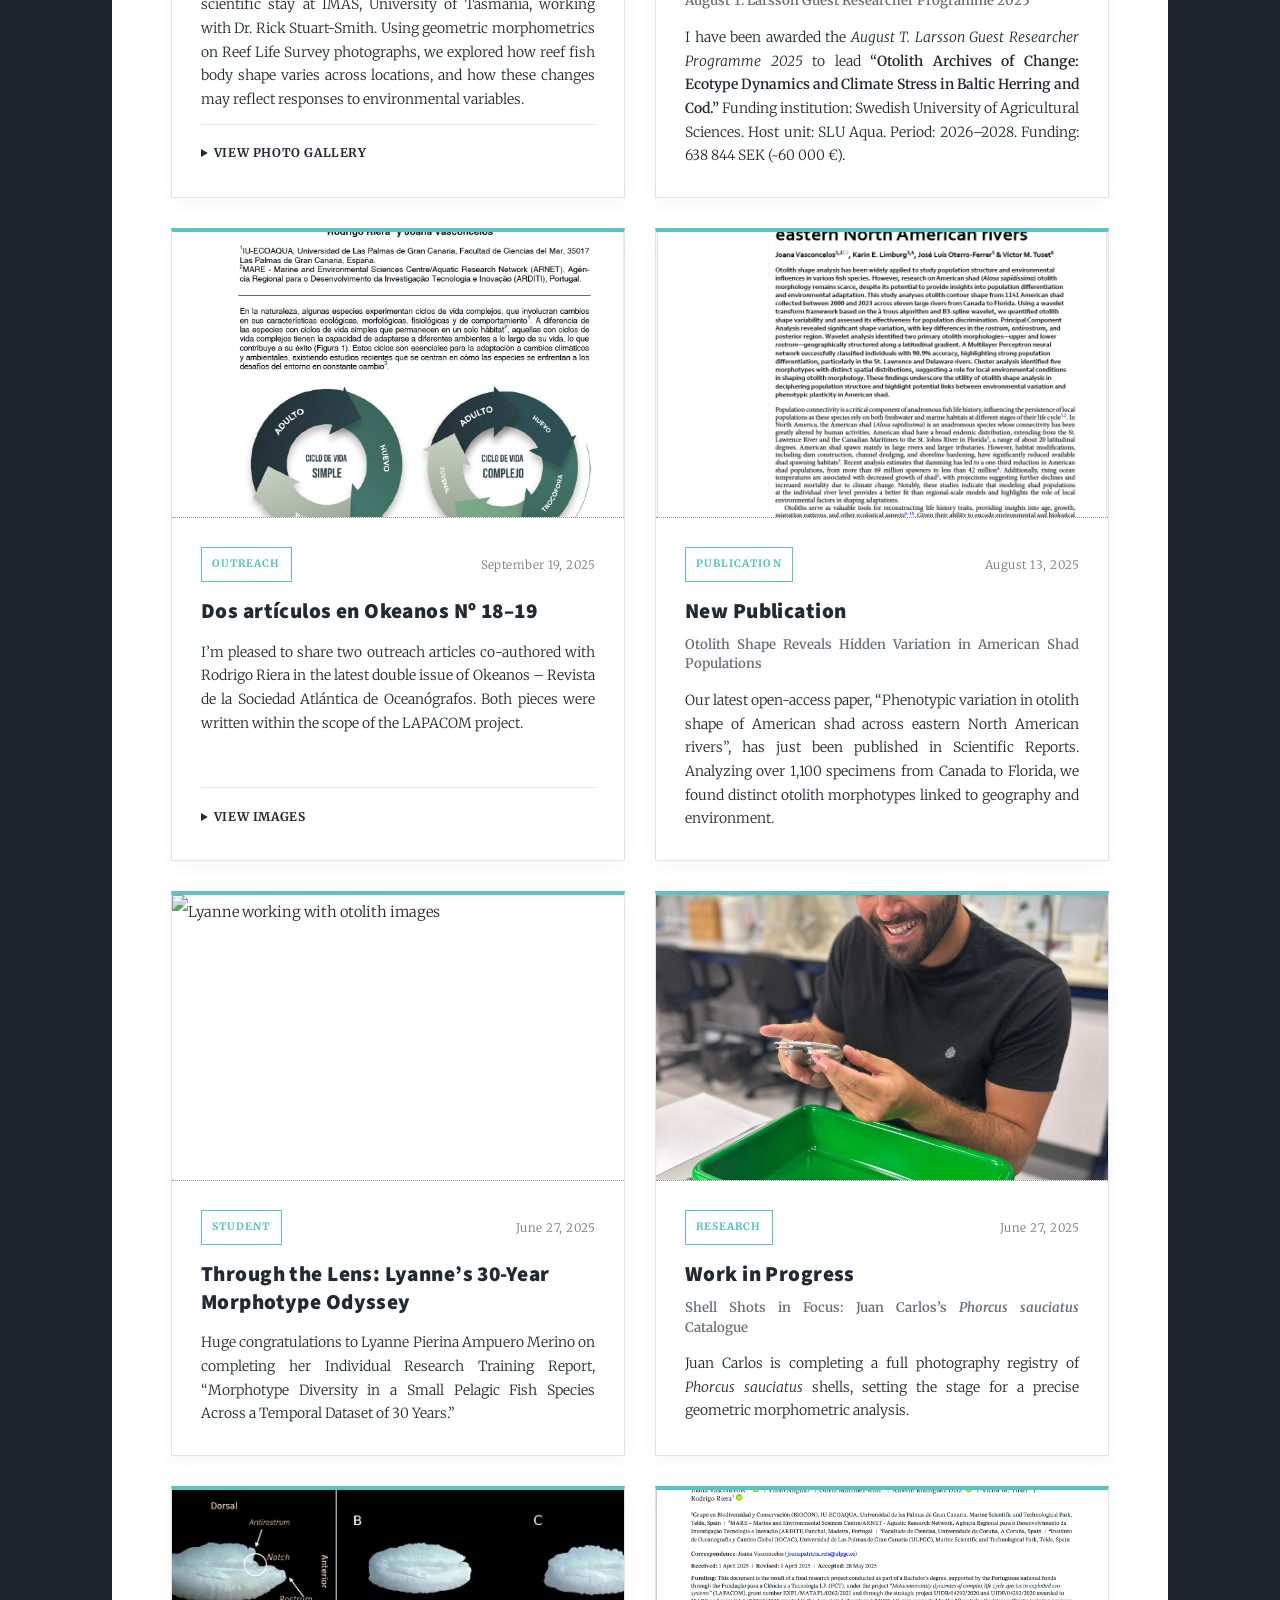
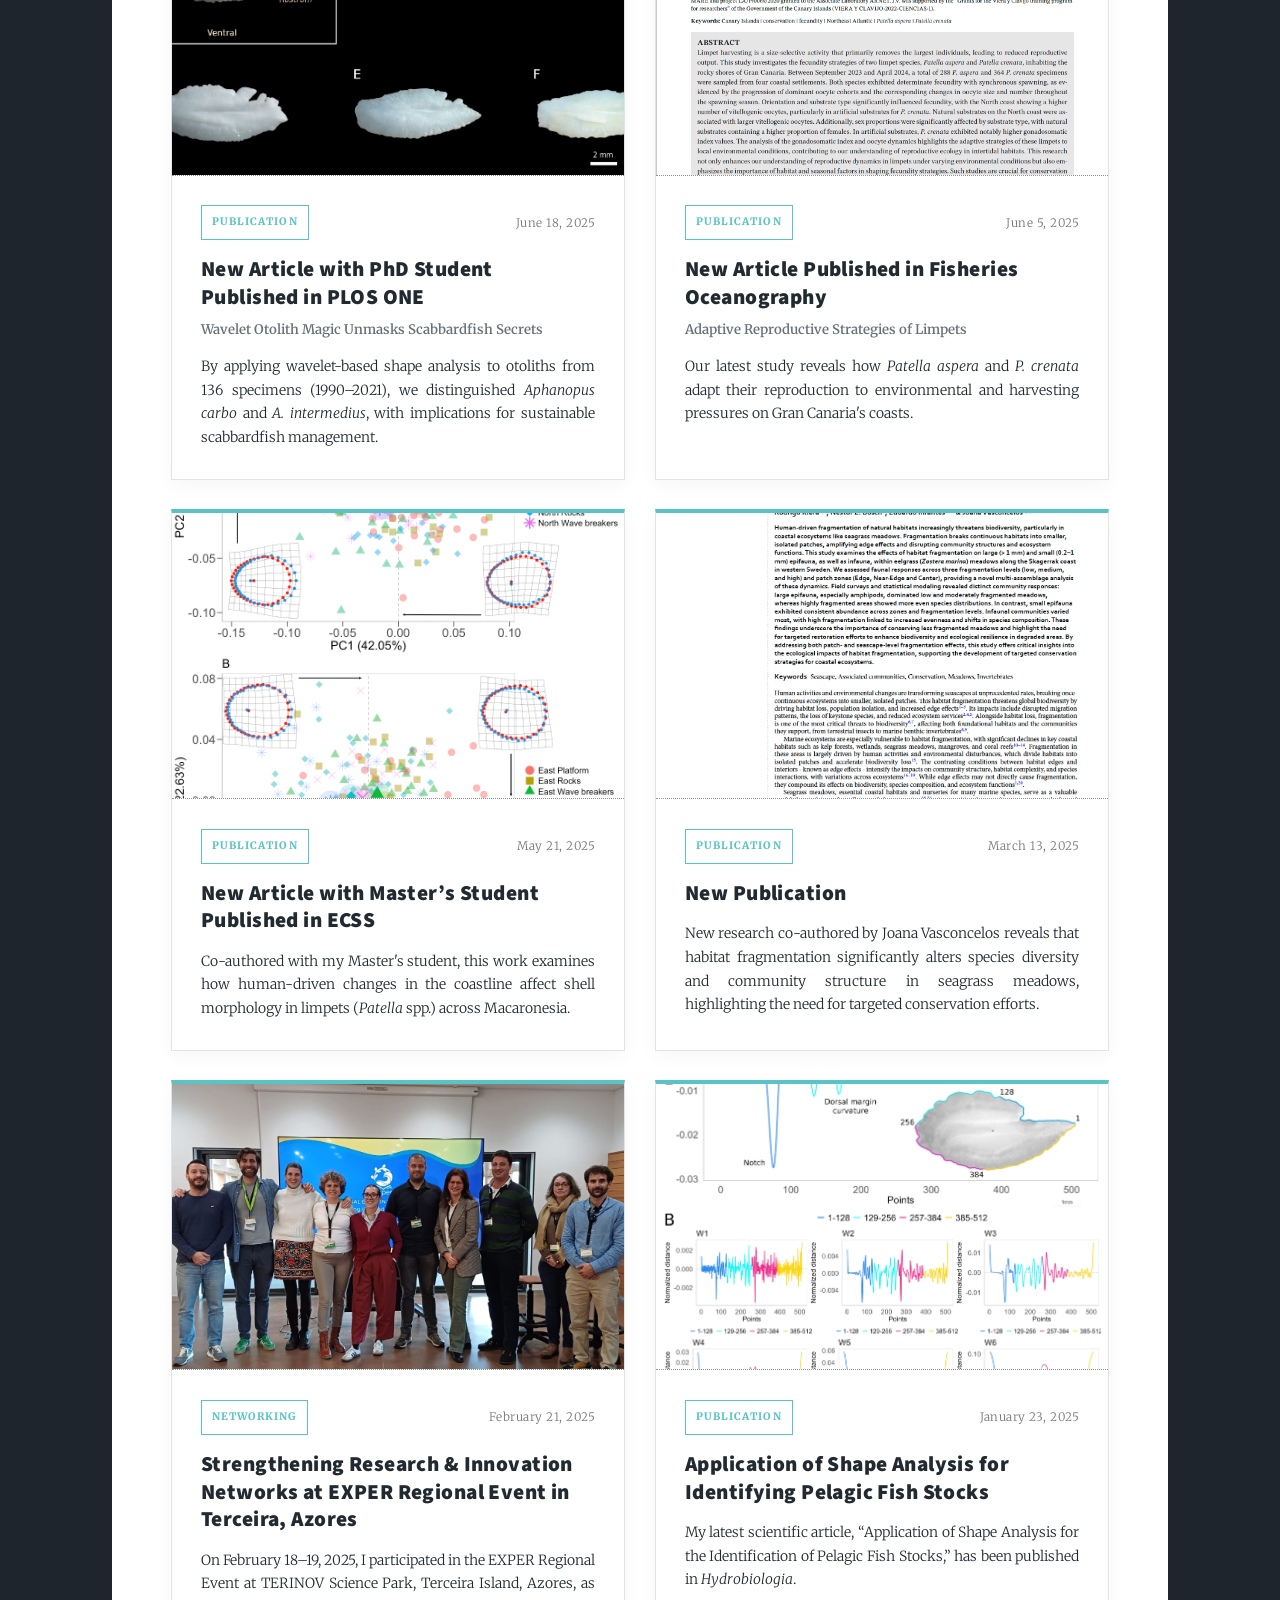
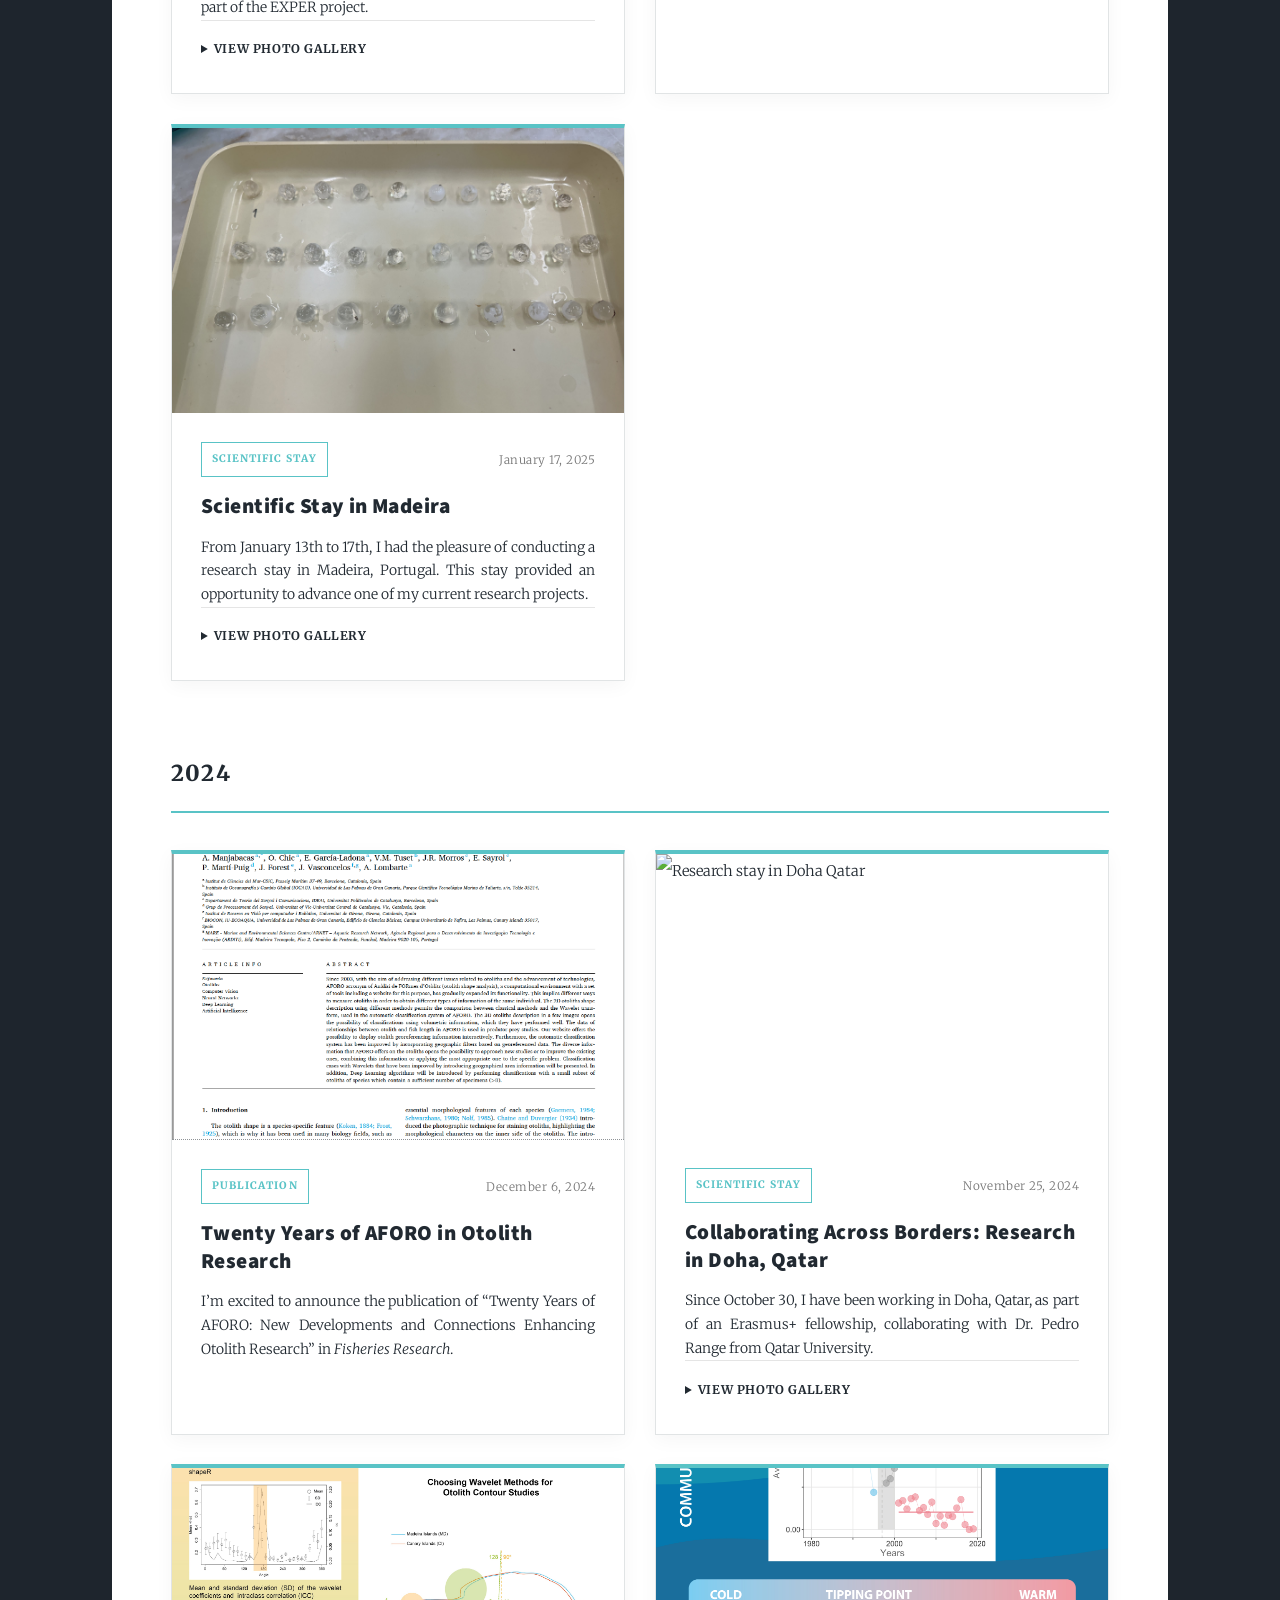
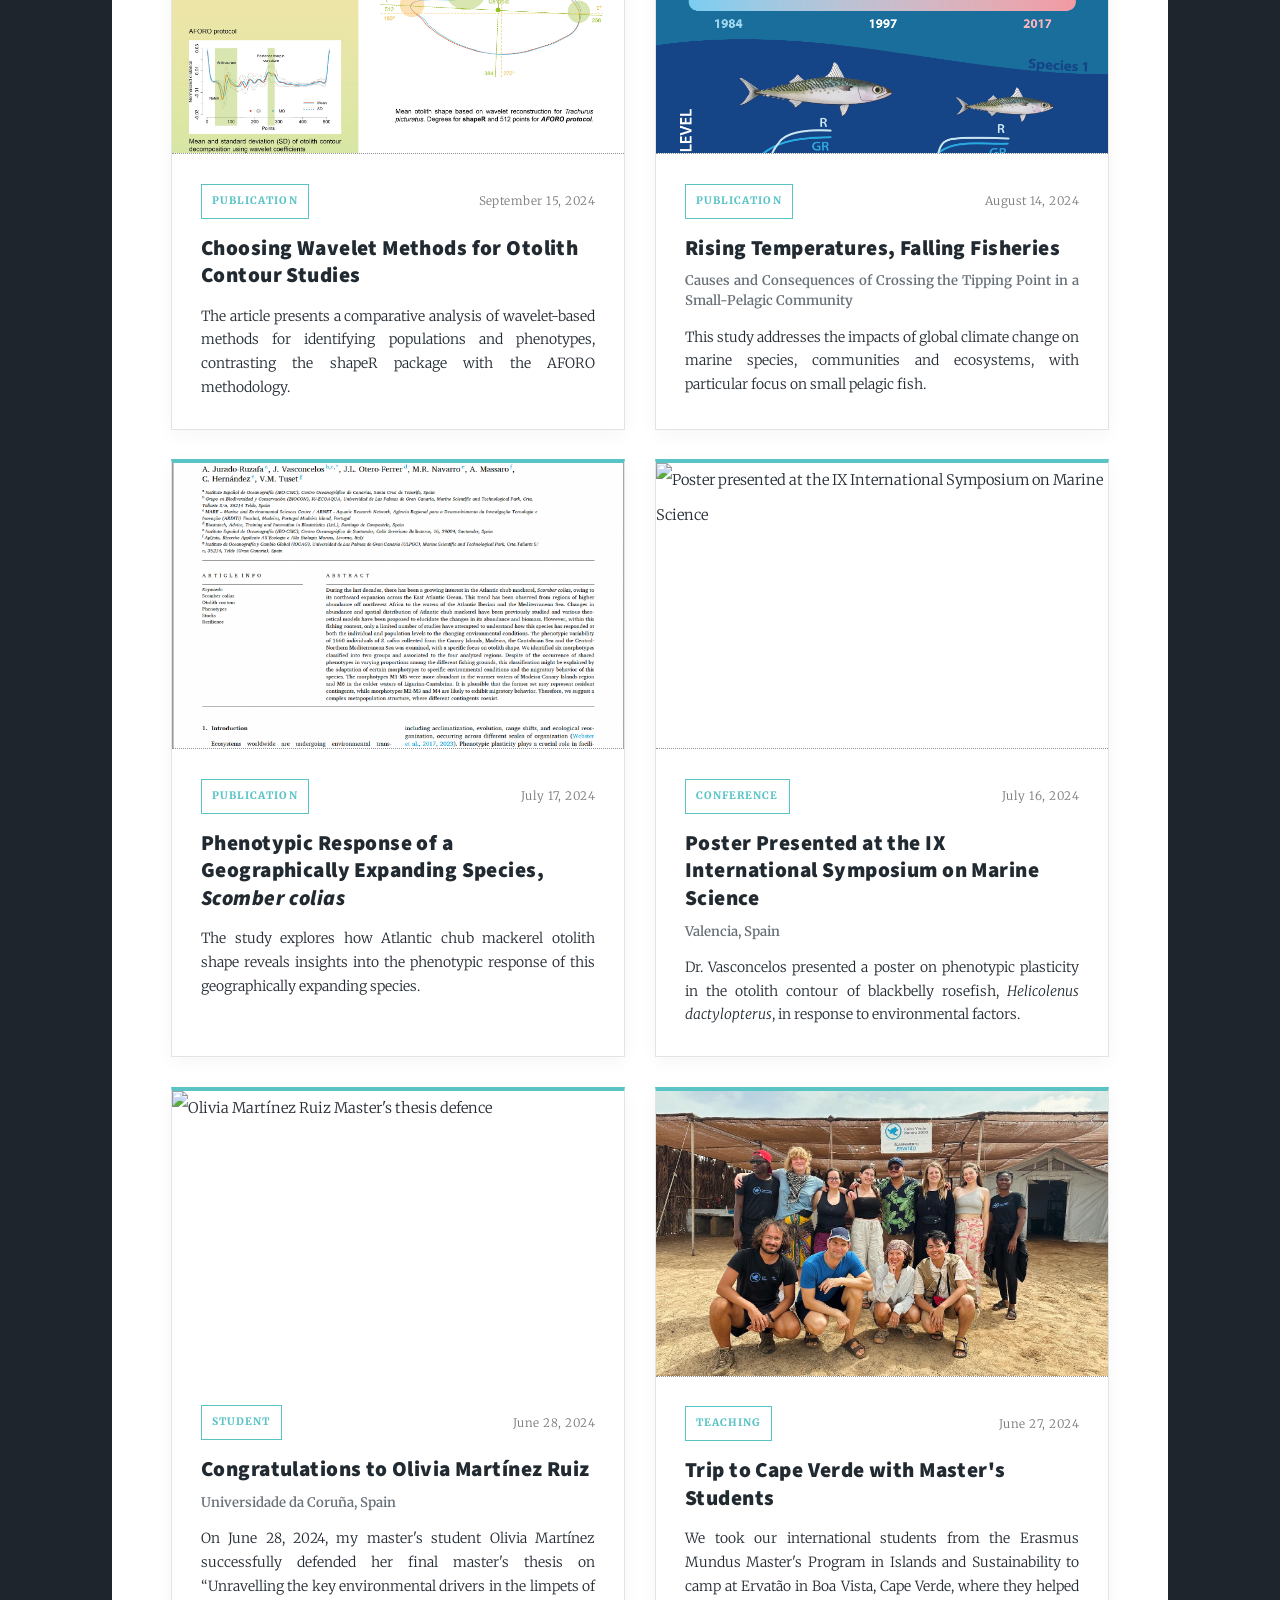
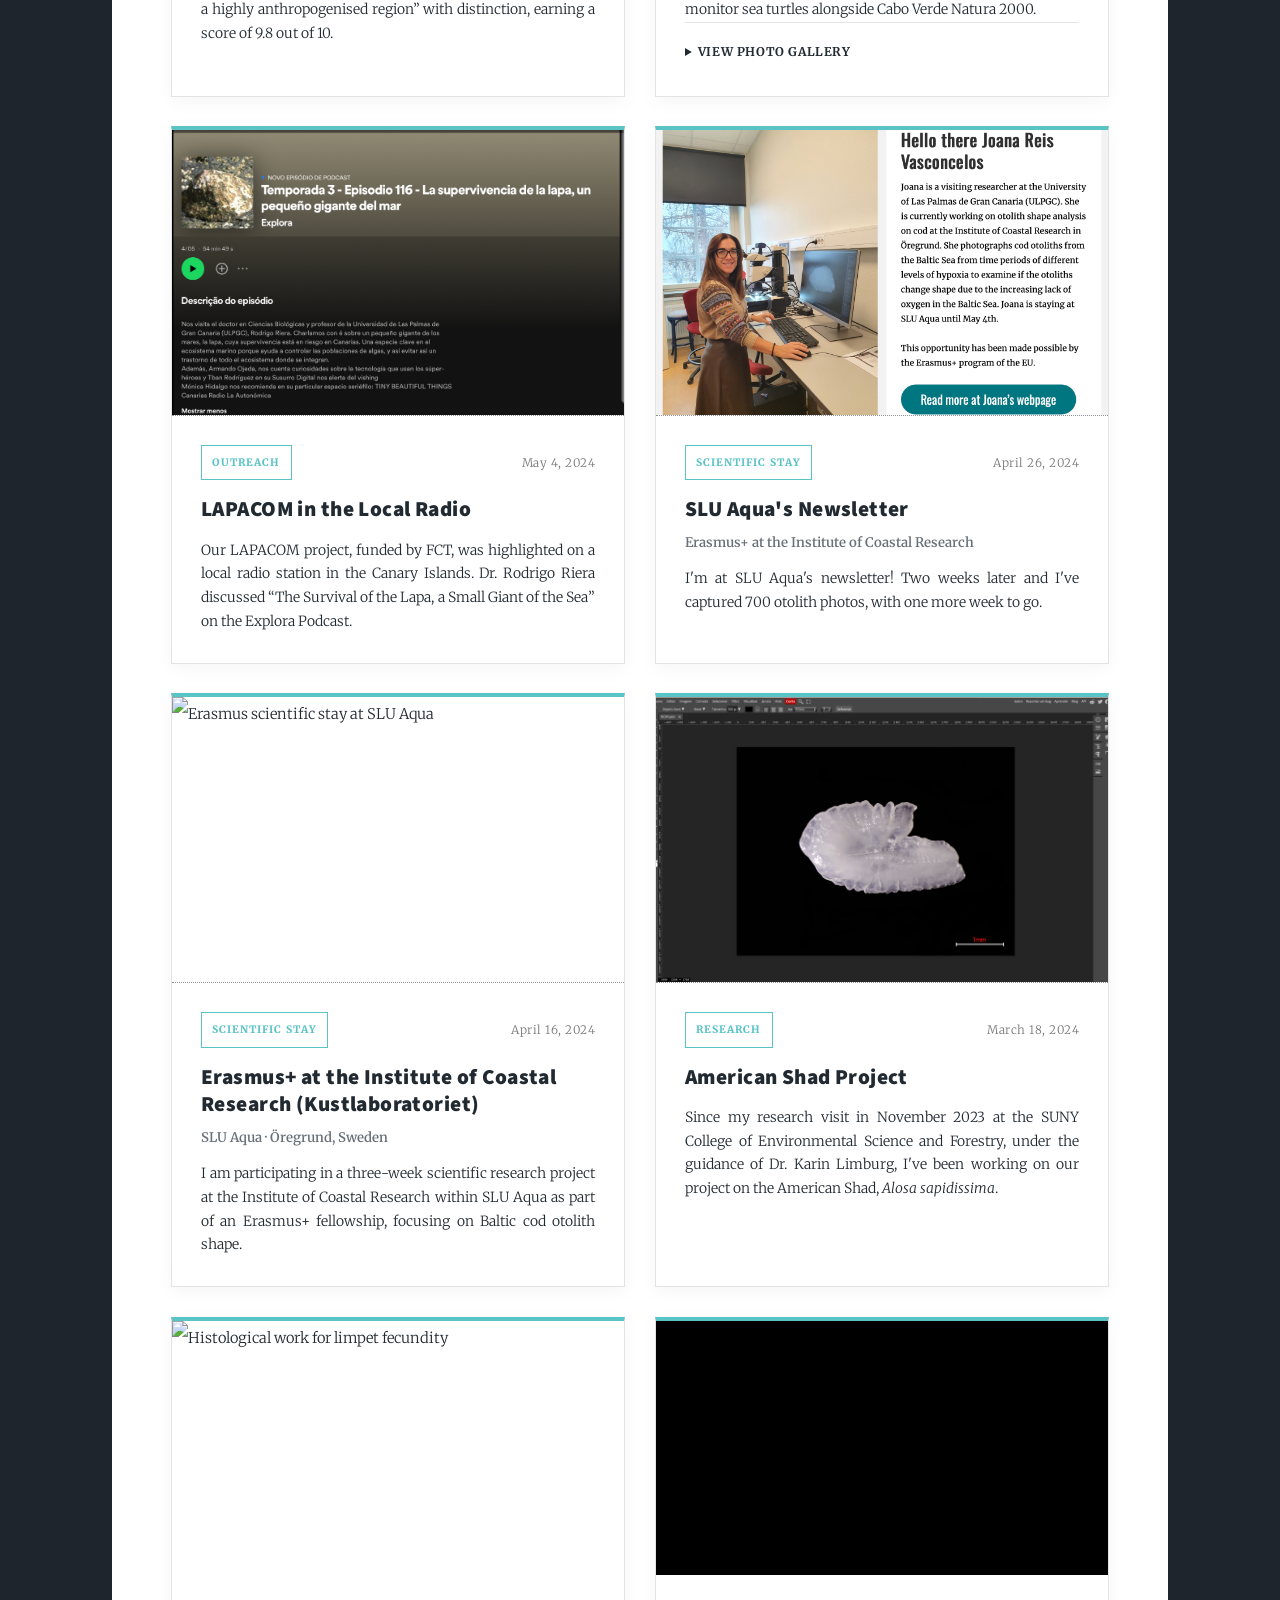
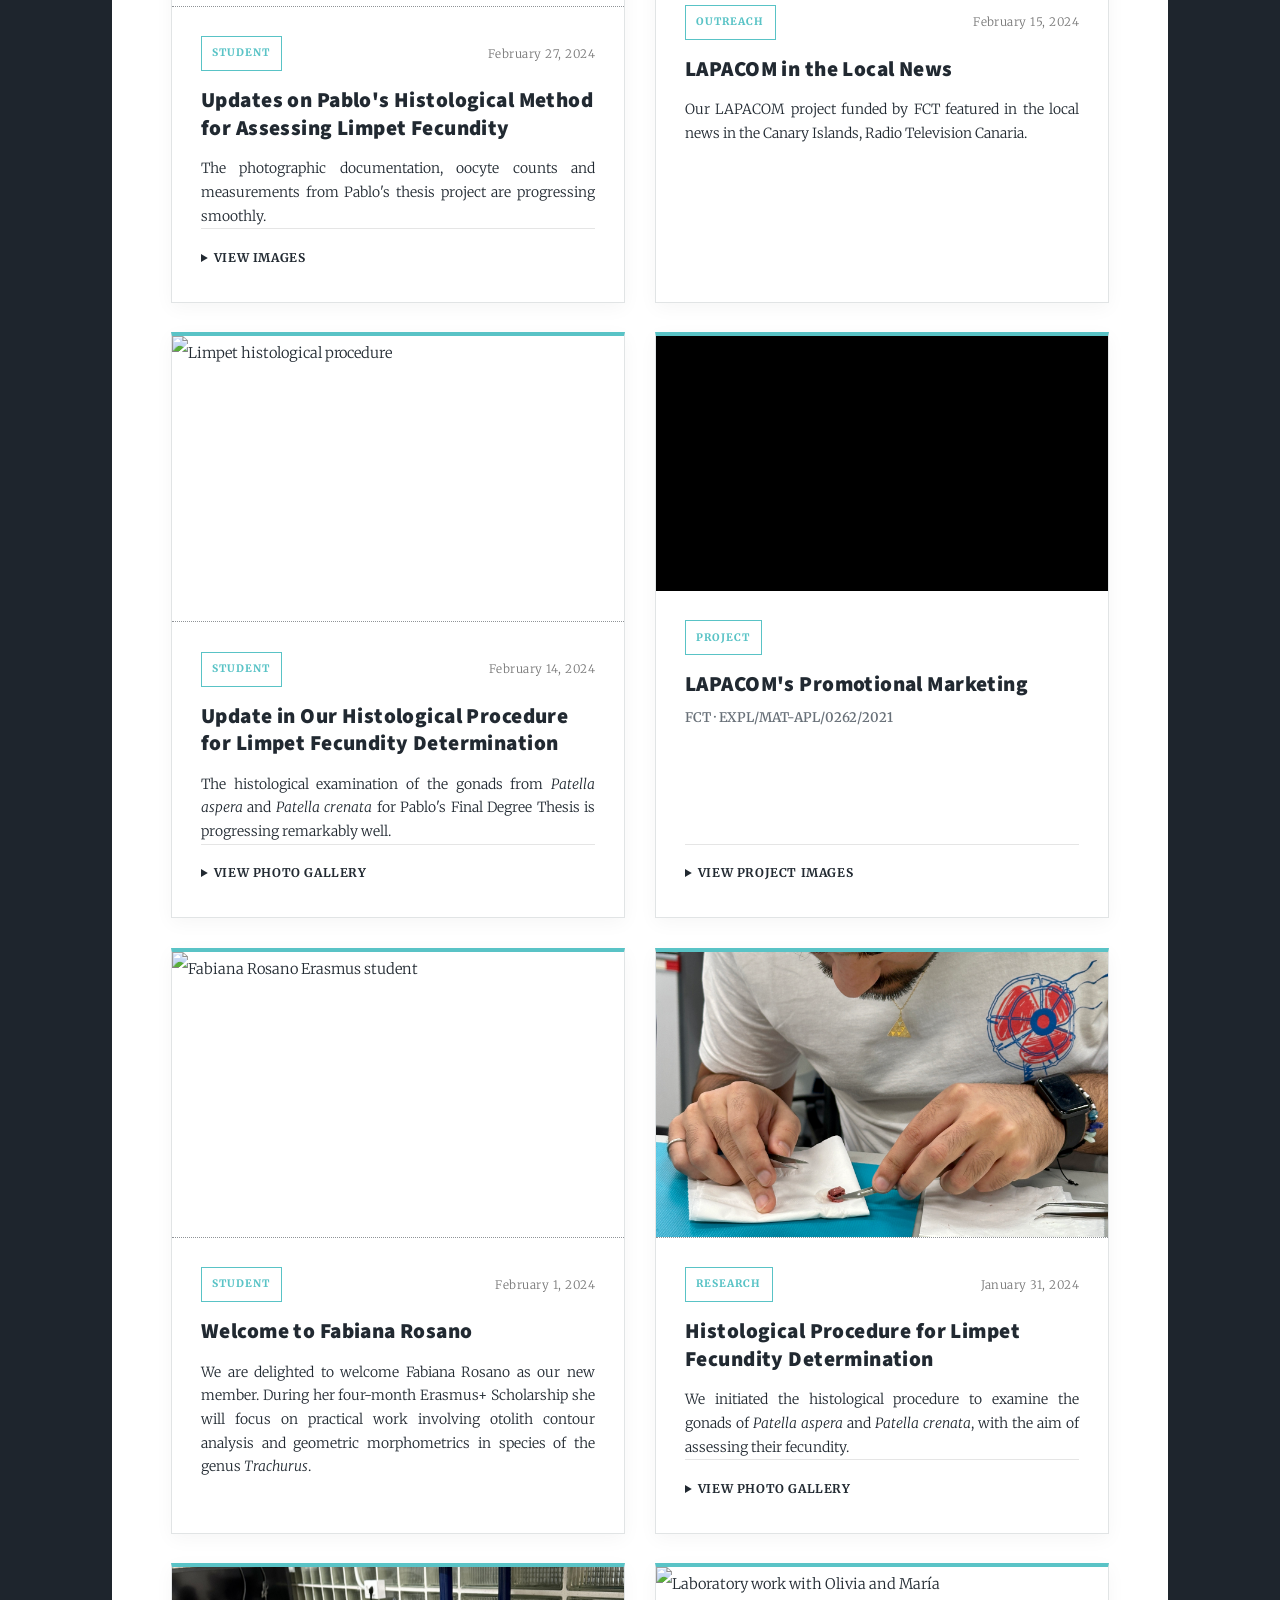
==== commit f11ad249: "new article news" ====
--- a/index.html
+++ b/index.html
@@ -101,6 +101,79 @@
     <!-- News grid -->
     <section class="news-grid">
 
+<!-- =========================================================
+     NEW ARTICLE DENTEX
+     ========================================================= -->
+
+<article 
+    id="dentex-otolith-shape-2026" 
+    class="news-card news-lead"
+>
+
+    <div class="news-media news-image-feature">
+
+        <a 
+            href="https://doi.org/10.1016/j.ecss.2026.110187"
+            target="_blank"
+            rel="noopener noreferrer"
+        >
+            <img
+                src="images/Dentex_article.png"
+                alt="Published article on otolith shape and regional phenotypic differentiation in Dentex macrophthalmus"
+                loading="lazy"
+            />
+        </a>
+
+    </div>
+
+
+    <div class="news-content">
+
+        <div class="news-meta">
+
+            <span class="news-tag">
+                New Publication
+            </span>
+
+            <span class="news-date">
+                August 2026
+            </span>
+
+        </div>
+
+
+        <h3>
+            New paper on otolith shape and fish population structure
+        </h3>
+
+
+        <p>
+            Our new study shows how otolith shape reveals regional 
+            phenotypic differentiation in <em>Dentex macrophthalmus</em> 
+            across the Atlantic and Mediterranean, providing new insights 
+            into stock identity and connectivity.
+        </p>
+
+
+        <p class="news-links">
+            <a 
+                href="https://doi.org/10.1016/j.ecss.2026.110187"
+                target="_blank"
+                rel="noopener noreferrer"
+            >
+                Read the paper →
+            </a>
+
+            &nbsp;&nbsp;
+
+            <a href="publications.html">
+                Publications →
+            </a>
+        </p>
+
+    </div>
+
+</article>
 
 <!-- =========================================================
      SLU AQUA RESEARCH STAY - ÖREGRUND
--- a/assets/css/main.css
+++ b/assets/css/main.css
@@ -6303,4 +6303,39 @@
 
 .news-card[id] {
     scroll-margin-top: 2rem;
+}
+
+
+/* Featured news with images */
+.news-image-feature {
+    min-height: 500px;
+}
+
+.news-image-feature img {
+    width: 100%;
+    height: 100%;
+    object-fit: contain;
+    object-position: top center;
+    display: block;
+}
+
+.news-image-feature {
+    background: #fff;
+}
+
+
+.news-image-feature {
+    background: #fff;
+}
+
+.news-image-feature img {
+    width: 100%;
+    height: 100%;
+    object-fit: contain;
+    object-position: top center;
+    display: block;
+}
+
+.news-links {
+    margin-top: 1.5rem
 }
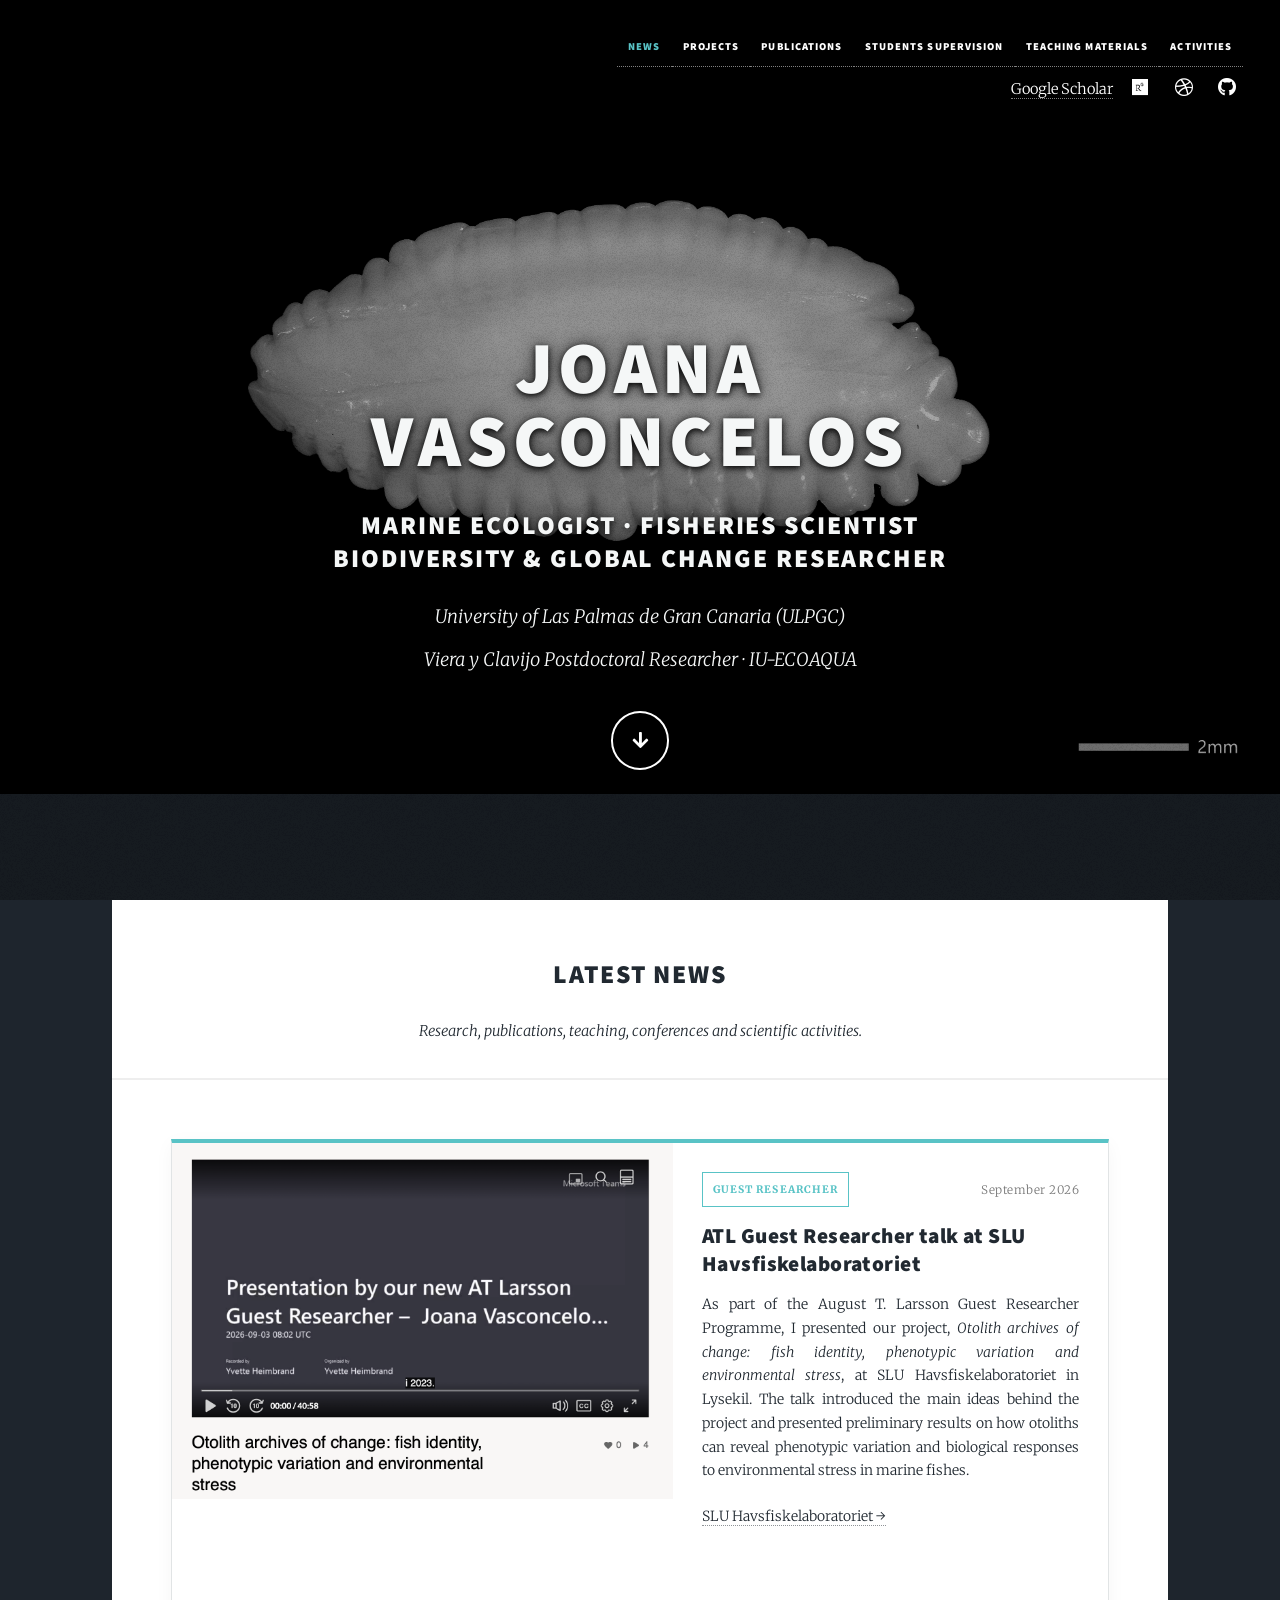
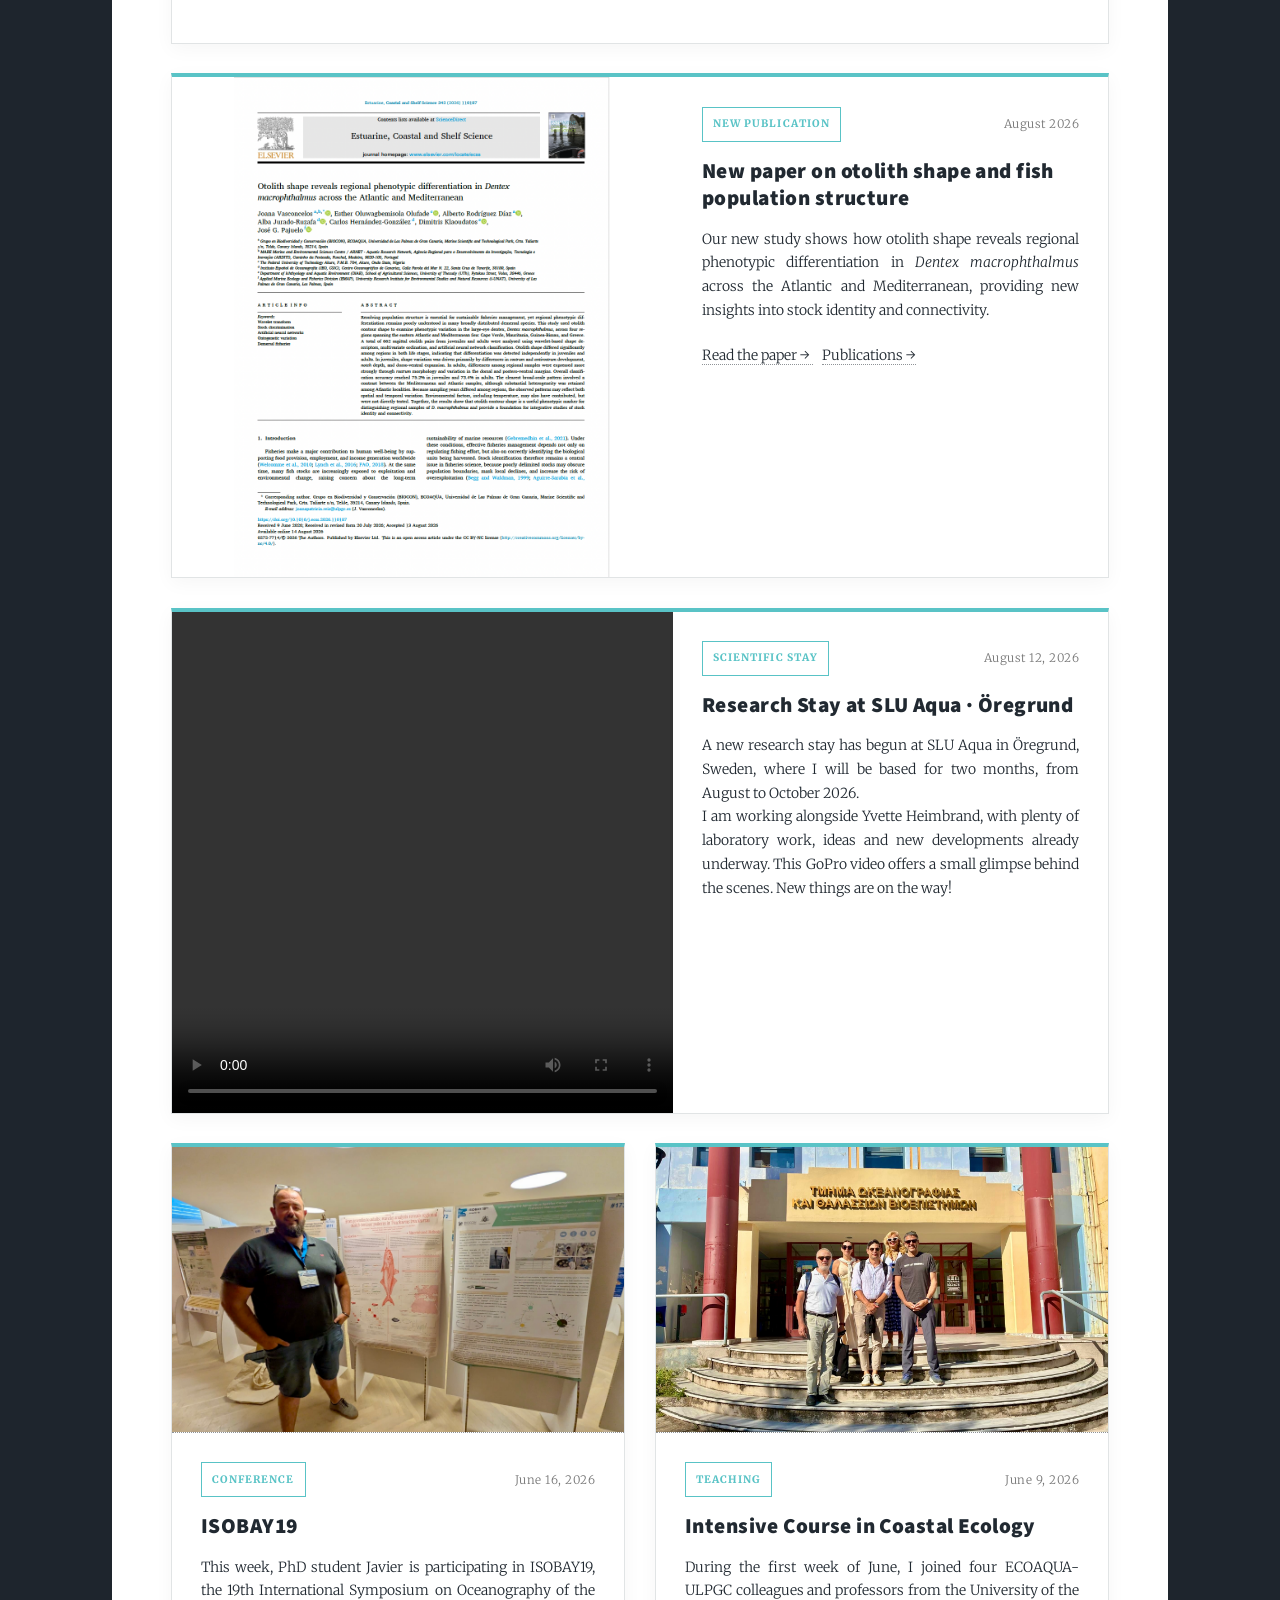
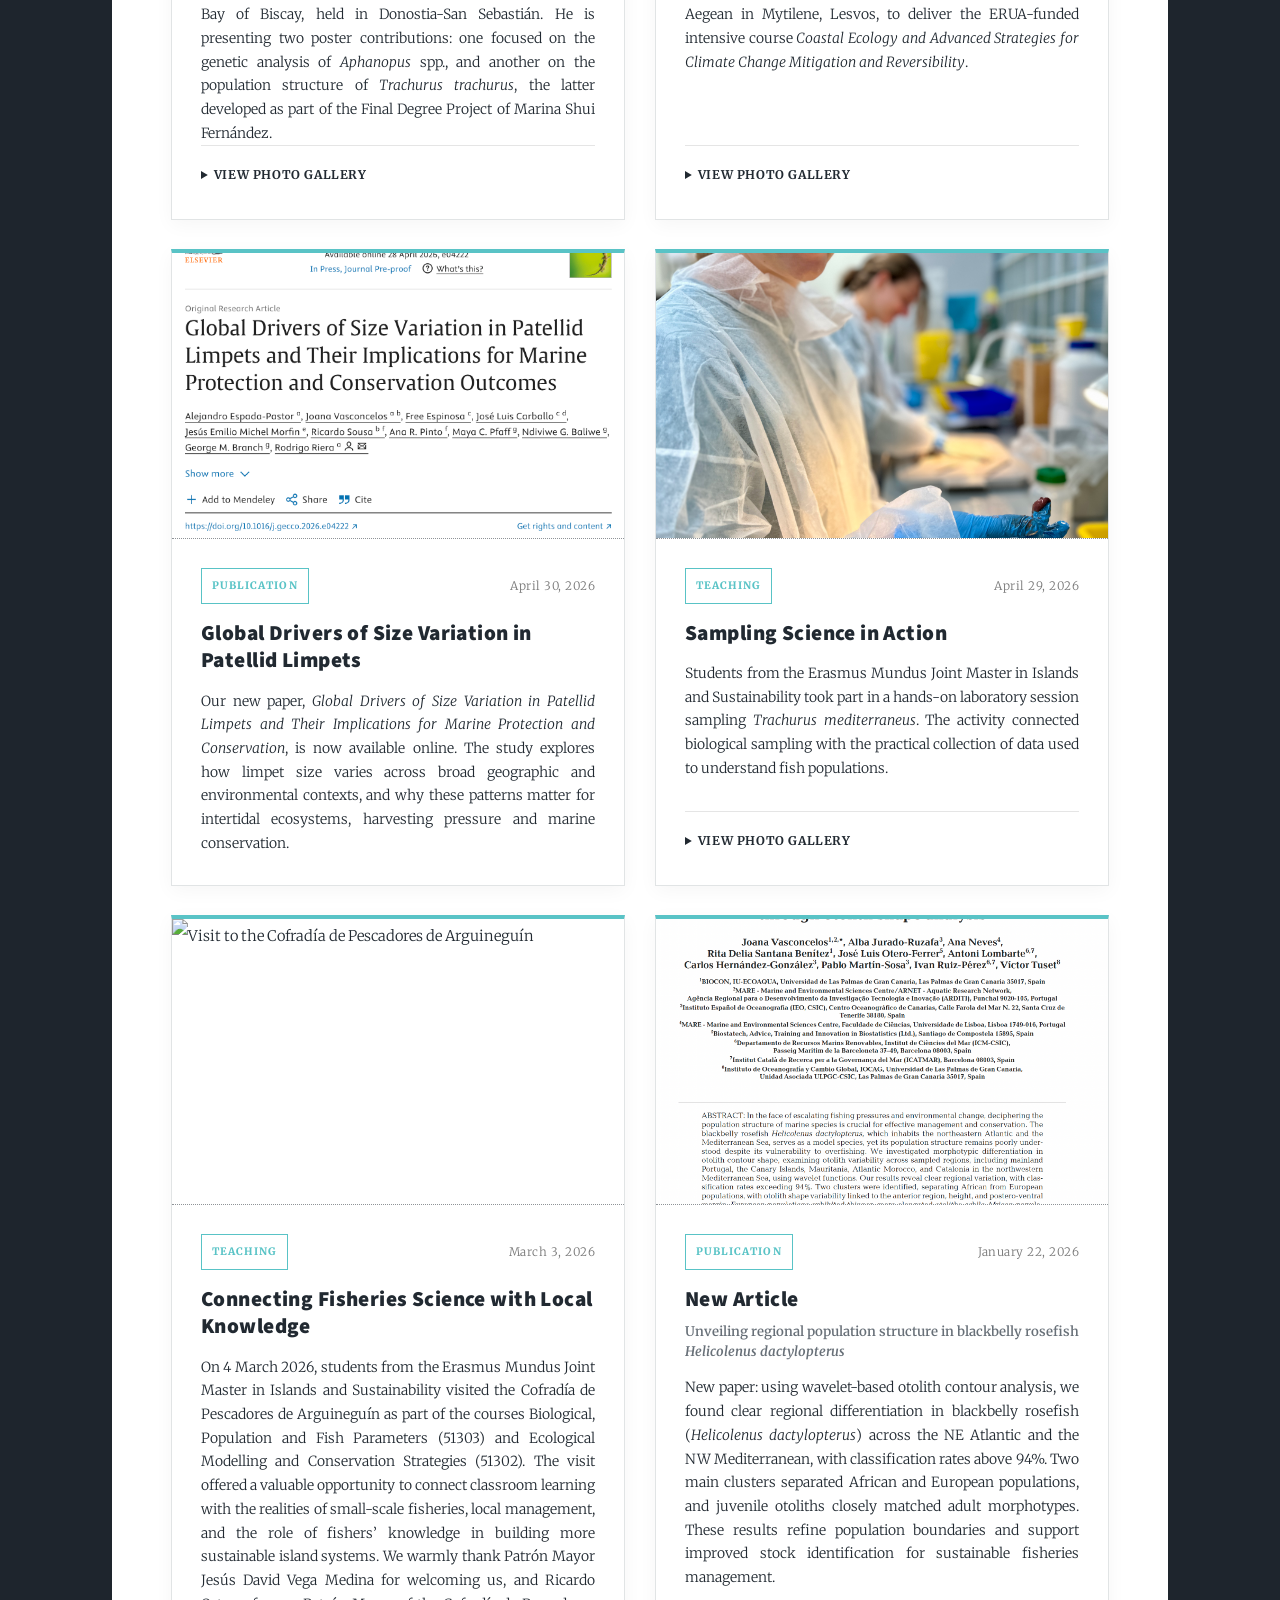
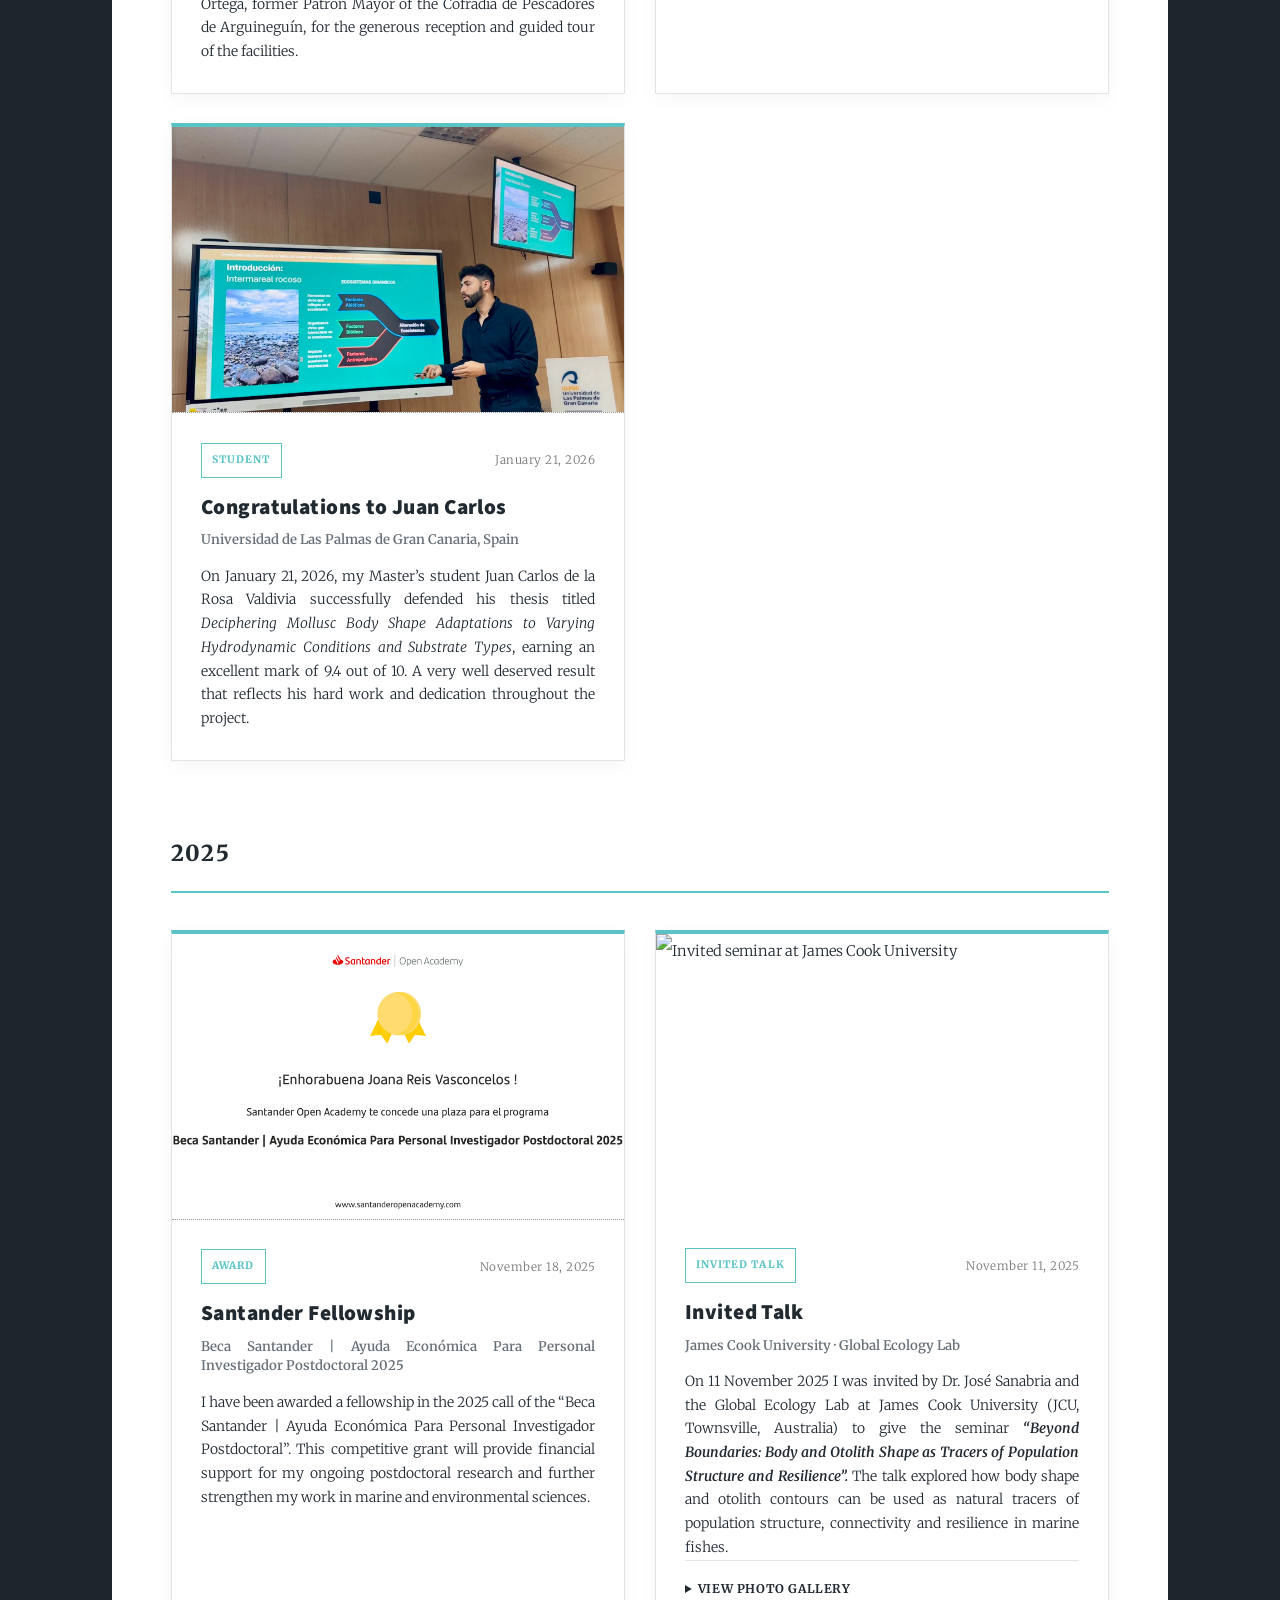
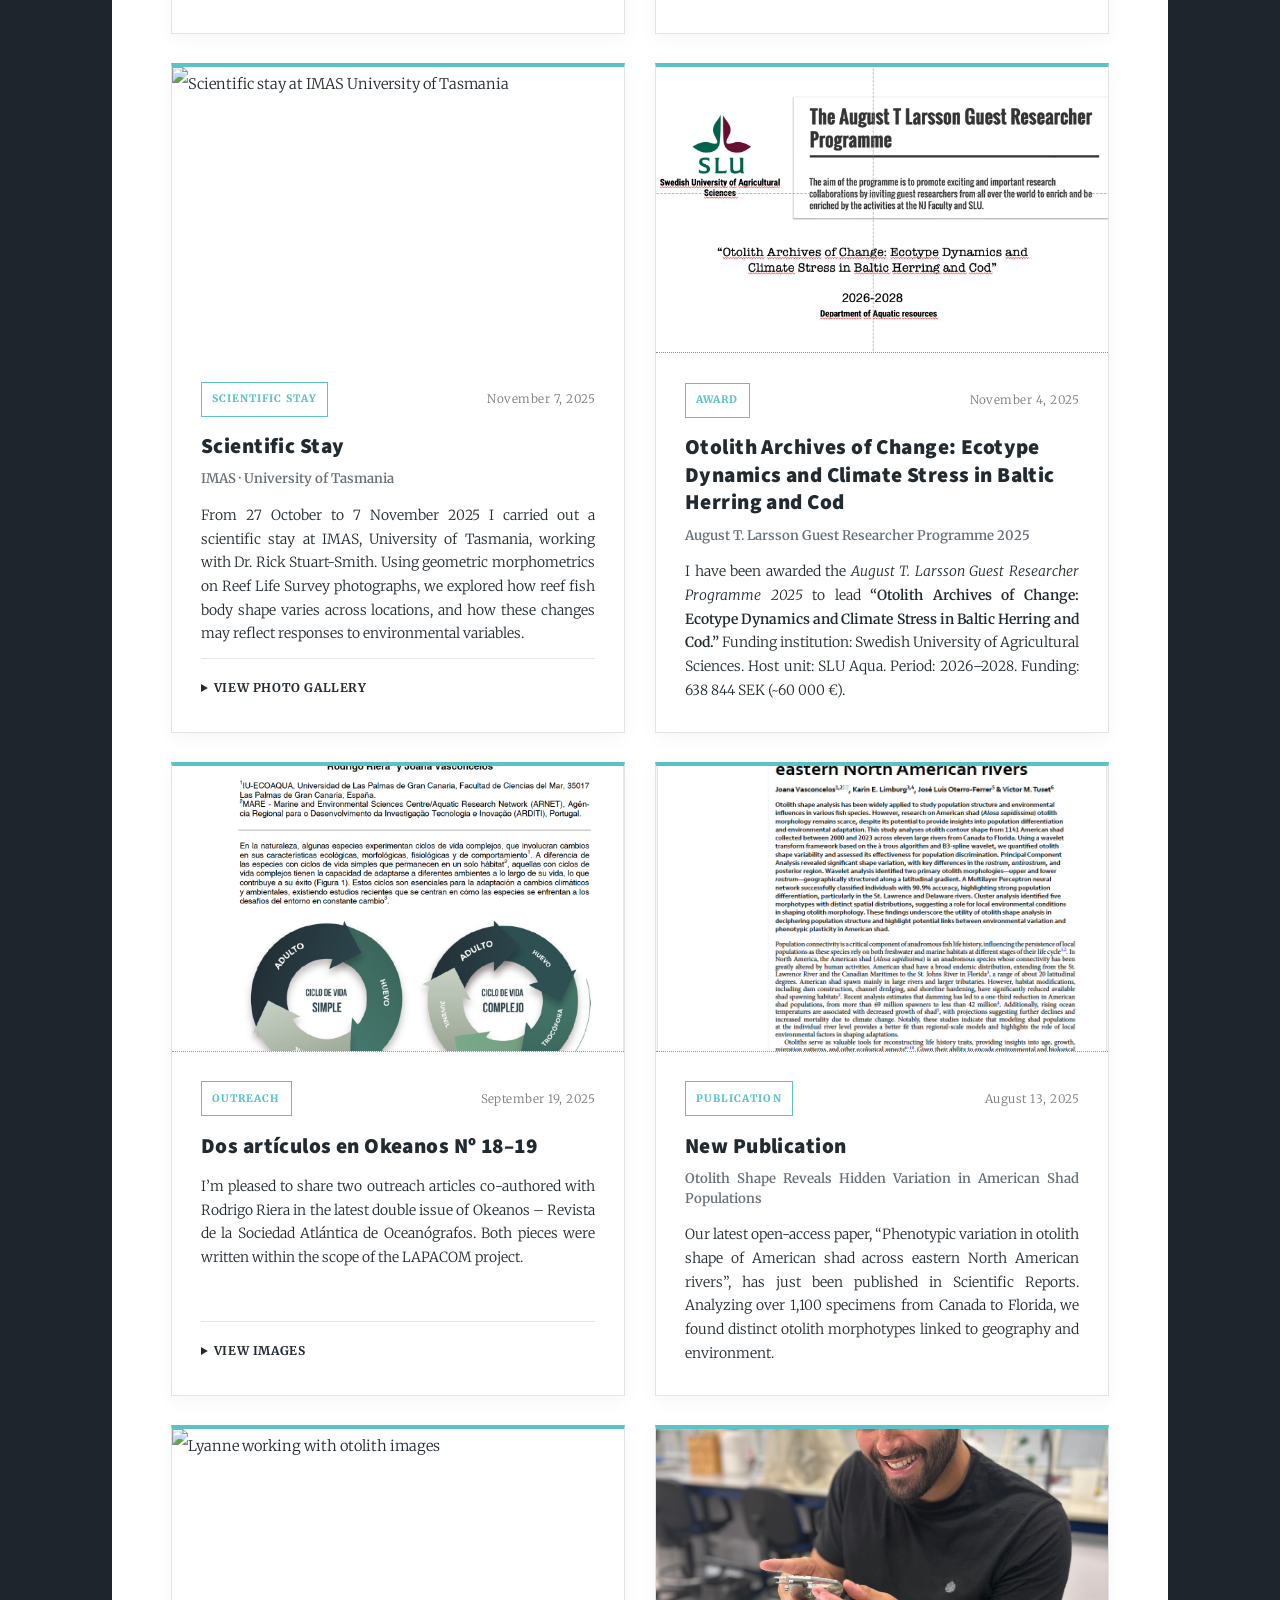
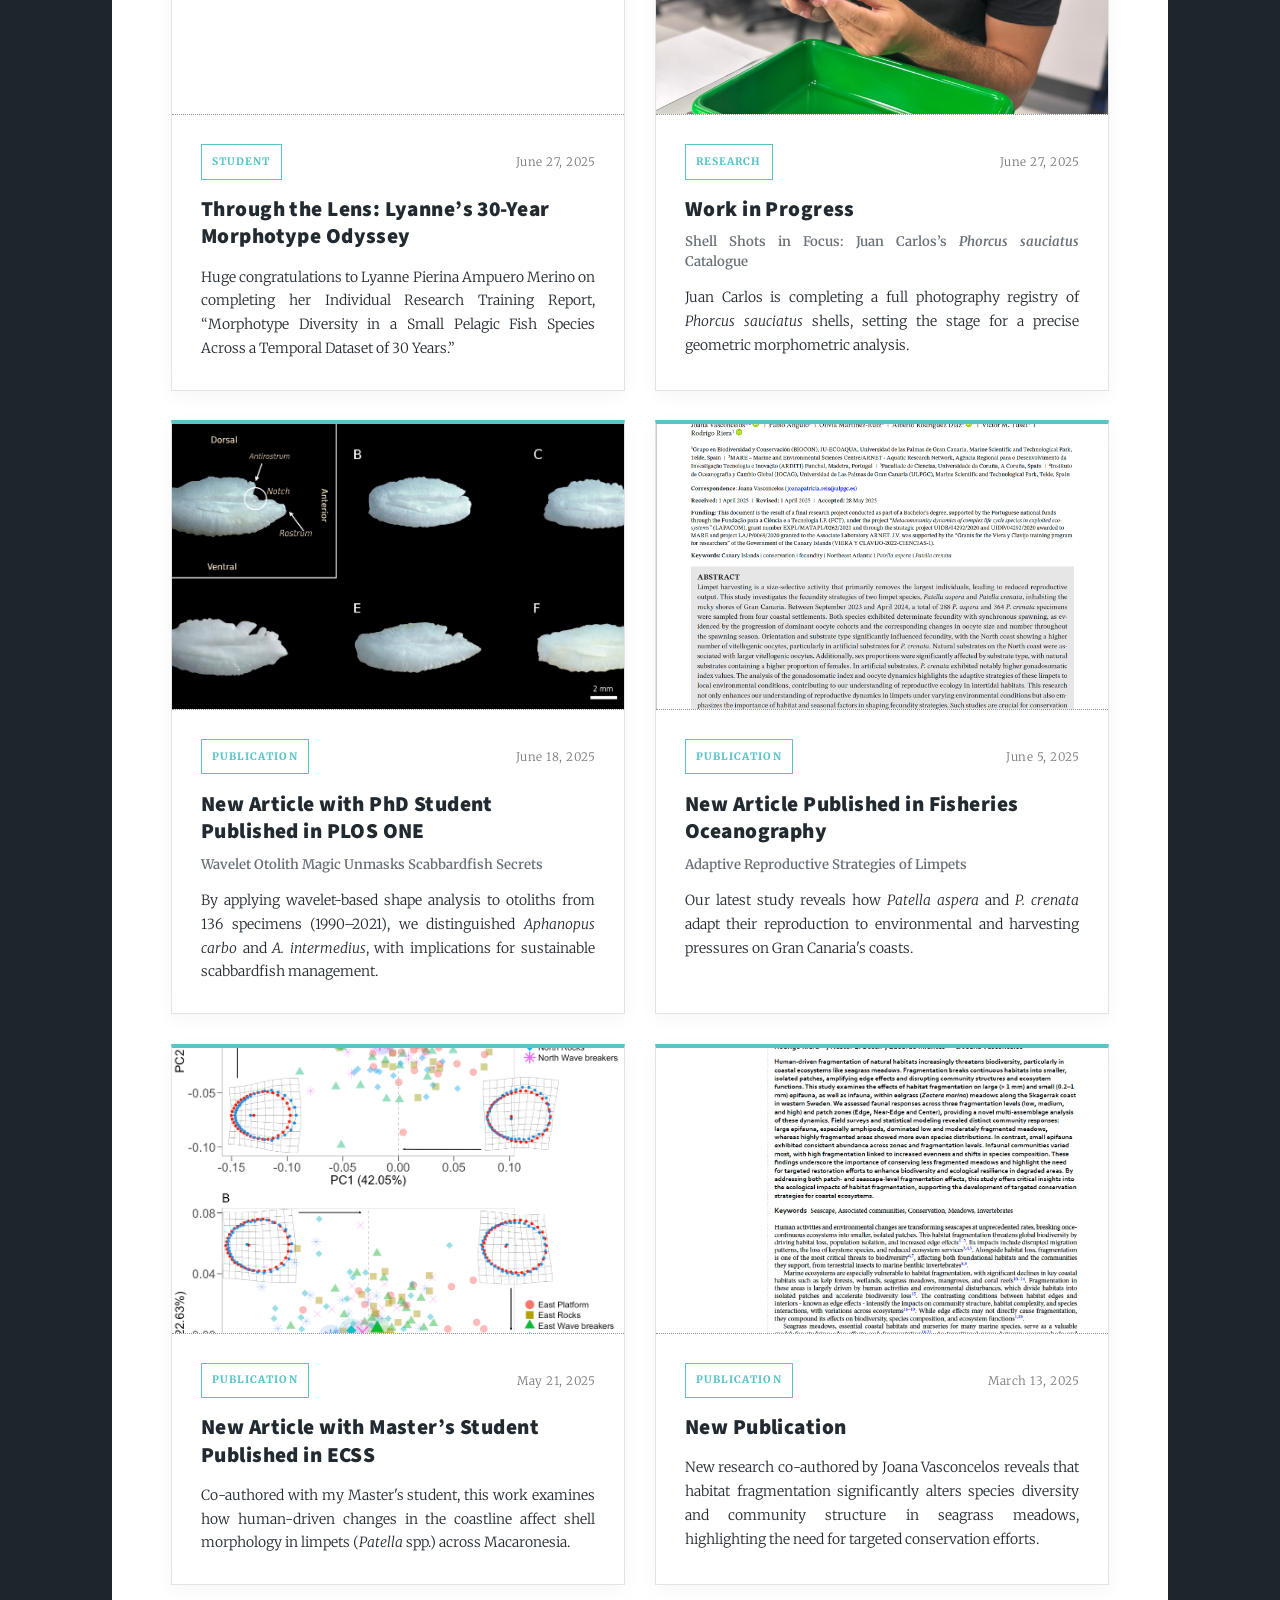
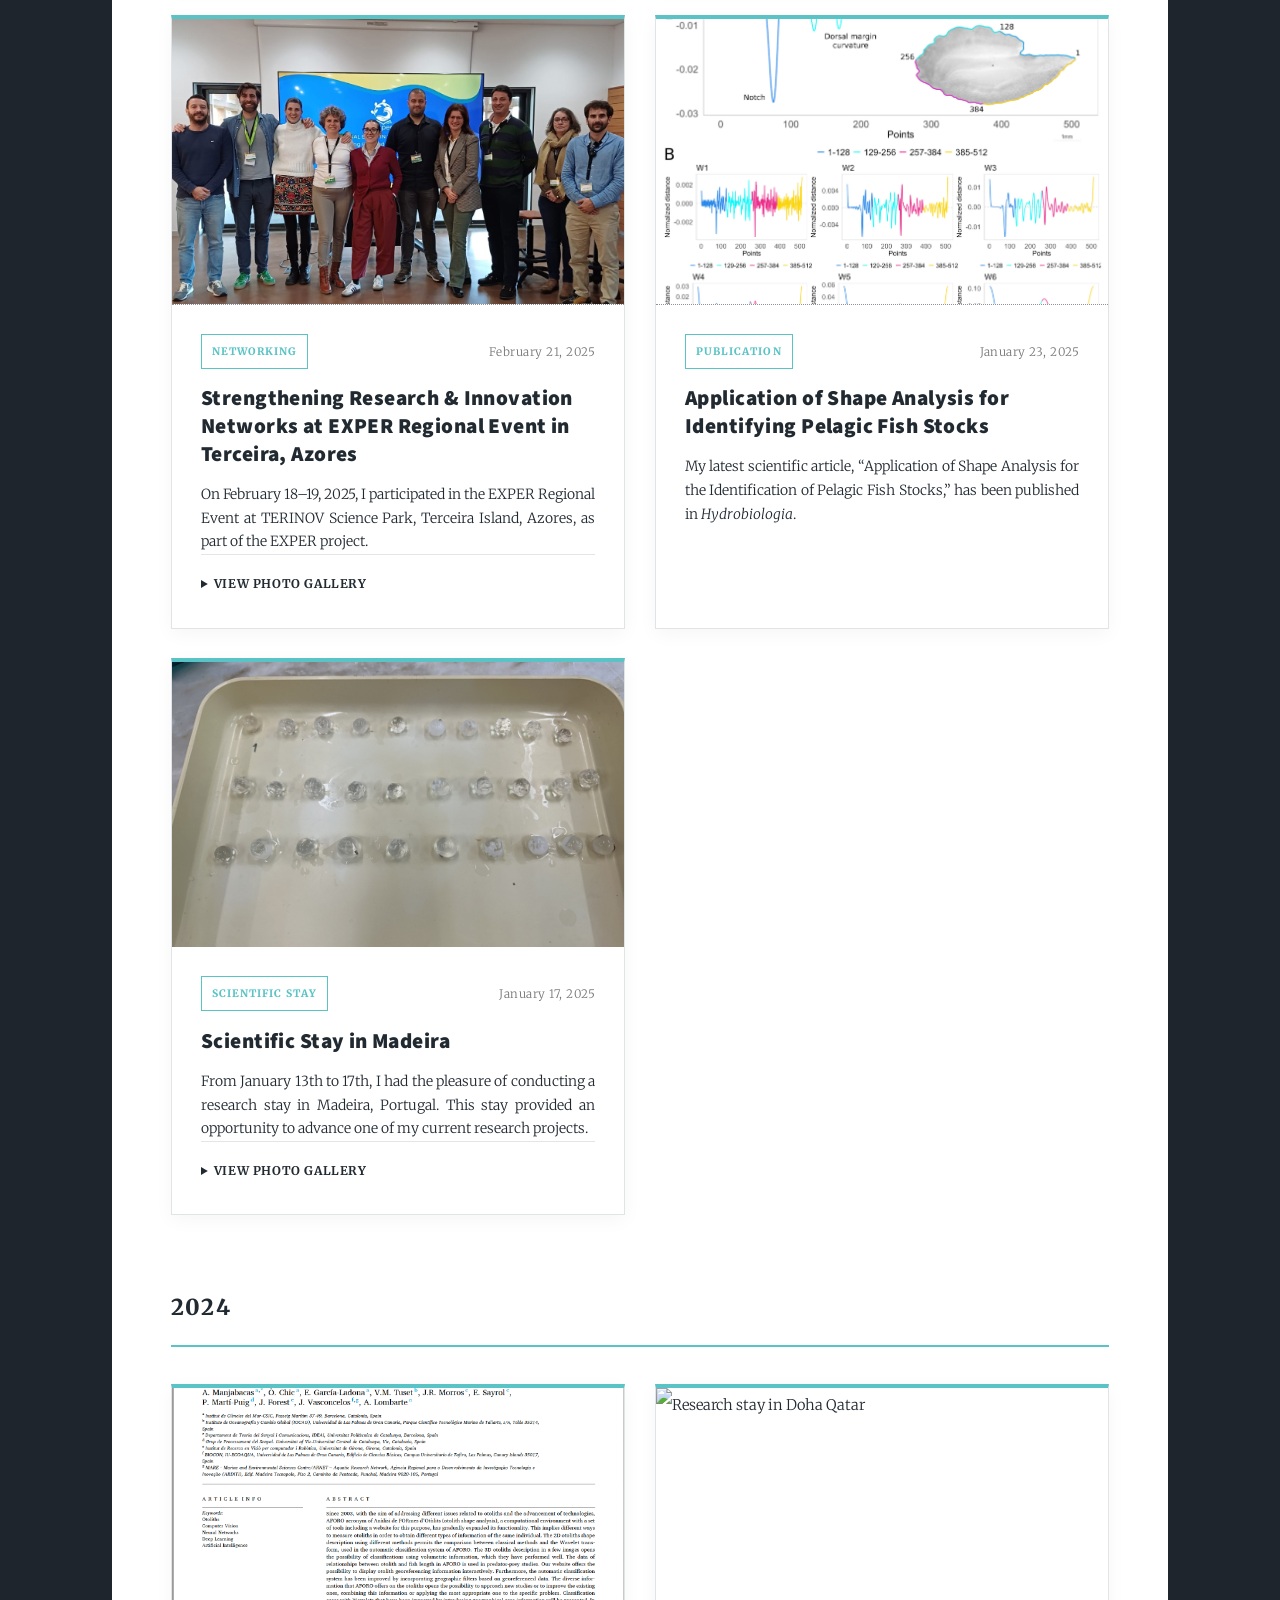
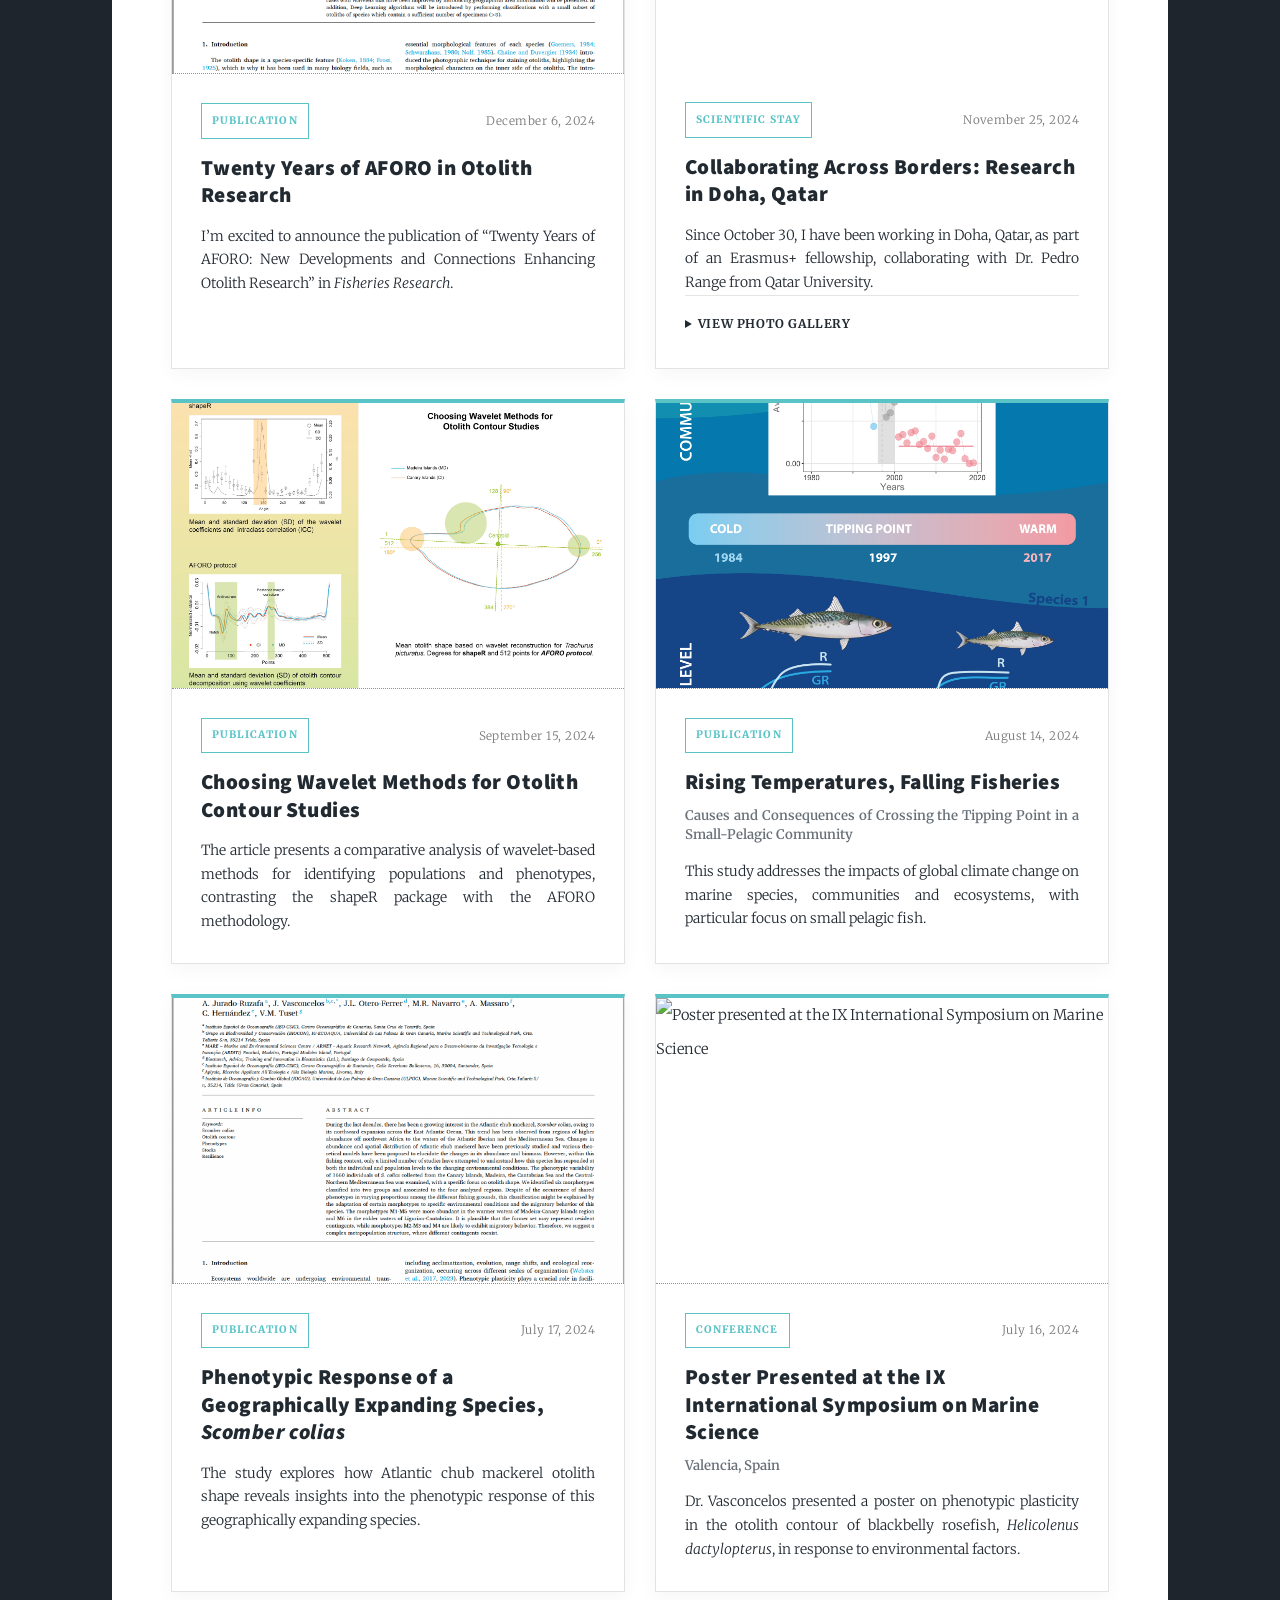
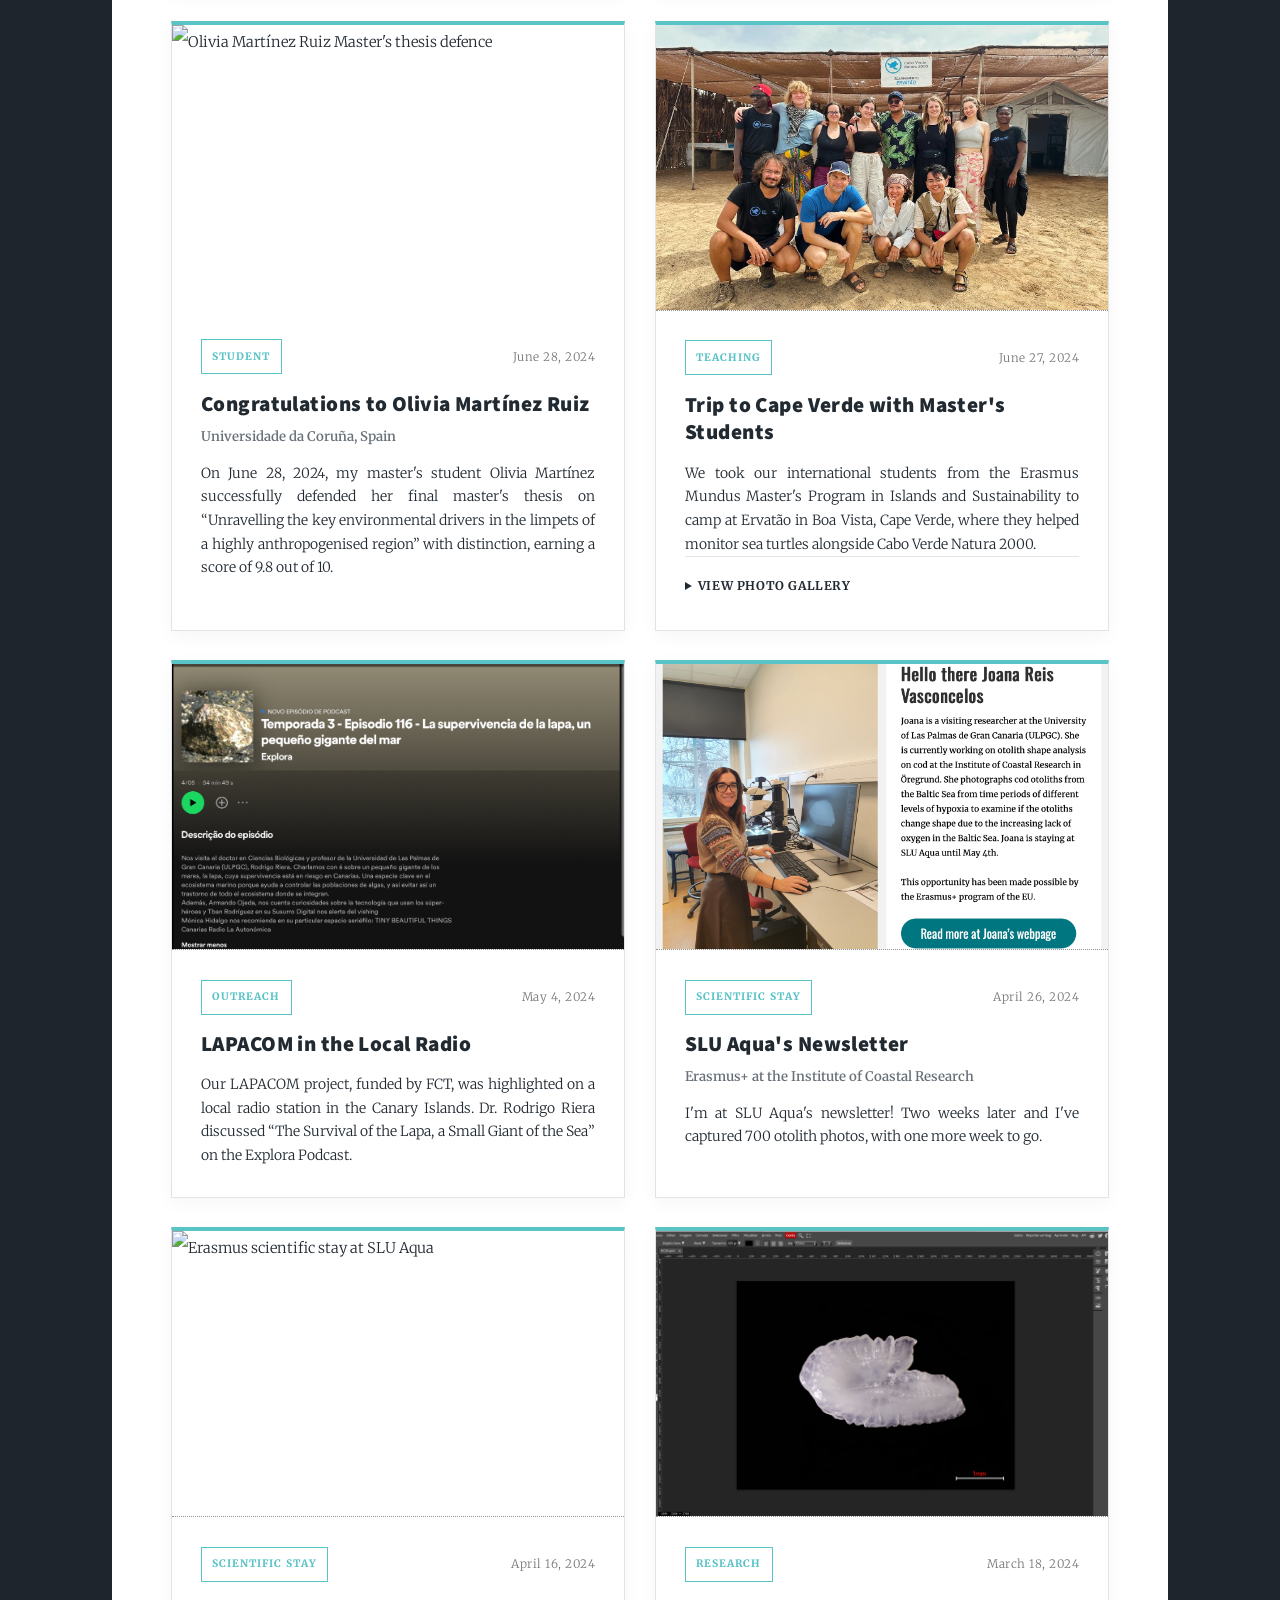
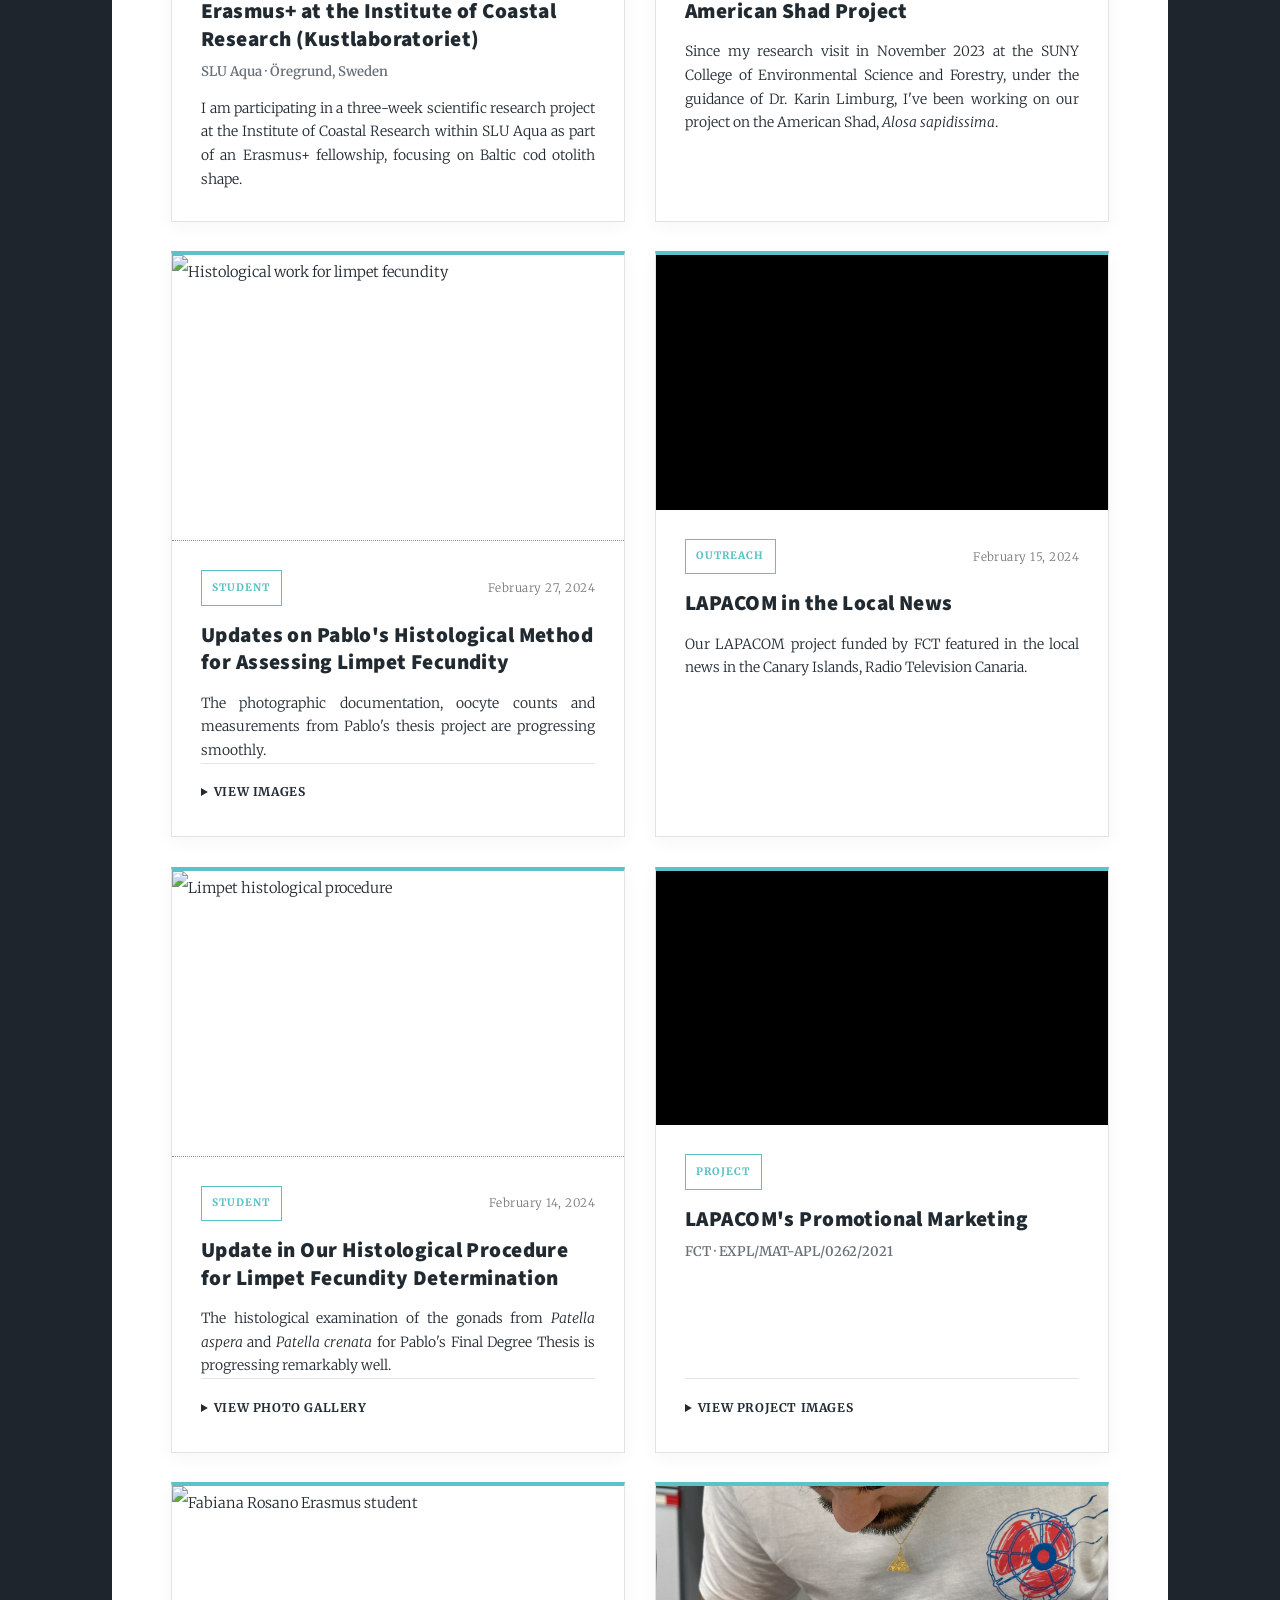
==== commit e664c409: "Updated Lysekil" ====
--- a/index.html
+++ b/index.html
@@ -102,6 +102,84 @@
     <section class="news-grid">
 
 <!-- =========================================================
+     ATL GUEST RESEARCHER TALK
+     ========================================================= -->
+
+<article 
+    id="atl-guest-researcher-talk-lysekil-2026" 
+    class="news-card news-lead"
+>
+
+    <div class="news-media news-image-feature">
+
+        <a 
+            href="https://www.slu.se/om-slu/organisation/institutioner/akvatiska-resurser/om-oss/havsfiskelaboratoriet/"
+            target="_blank"
+            rel="noopener noreferrer"
+        >
+            <img
+                src="images/Presentation_Lysekil.png"
+                alt="Presentation of the Otolith Archives of Change project at SLU Havsfiskelaboratoriet in Lysekil"
+                loading="lazy"
+            />
+        </a>
+
+    </div>
+
+
+    <div class="news-content">
+
+        <div class="news-meta">
+
+            <span class="news-tag">
+                Guest Researcher
+            </span>
+
+            <span class="news-date">
+                September 2026
+            </span>
+
+        </div>
+
+
+        <h3>
+            ATL Guest Researcher talk at SLU Havsfiskelaboratoriet
+        </h3>
+
+
+        <p>
+            As part of the August T. Larsson Guest Researcher Programme, 
+            I presented our project, <em>Otolith archives of change: fish identity, 
+            phenotypic variation and environmental stress</em>, at SLU 
+            Havsfiskelaboratoriet in Lysekil. The talk introduced the main ideas 
+            behind the project and presented preliminary results on how otoliths 
+            can reveal phenotypic variation and biological responses to 
+            environmental stress in marine fishes.
+        </p>
+
+
+        <p class="news-links">
+
+            <a 
+                href="https://www.slu.se/om-slu/organisation/institutioner/akvatiska-resurser/om-oss/havsfiskelaboratoriet/"
+                target="_blank"
+                rel="noopener noreferrer"
+            >
+                SLU Havsfiskelaboratoriet →
+            </a>
+
+        </p>
+
+    </div>
+
+</article>
+
+
+
+
+
+
+<!-- =========================================================
      NEW ARTICLE DENTEX
      ========================================================= -->
 
@@ -241,6 +319,7 @@
 </article>
 
 
+
 <article class="news-card">
     
 
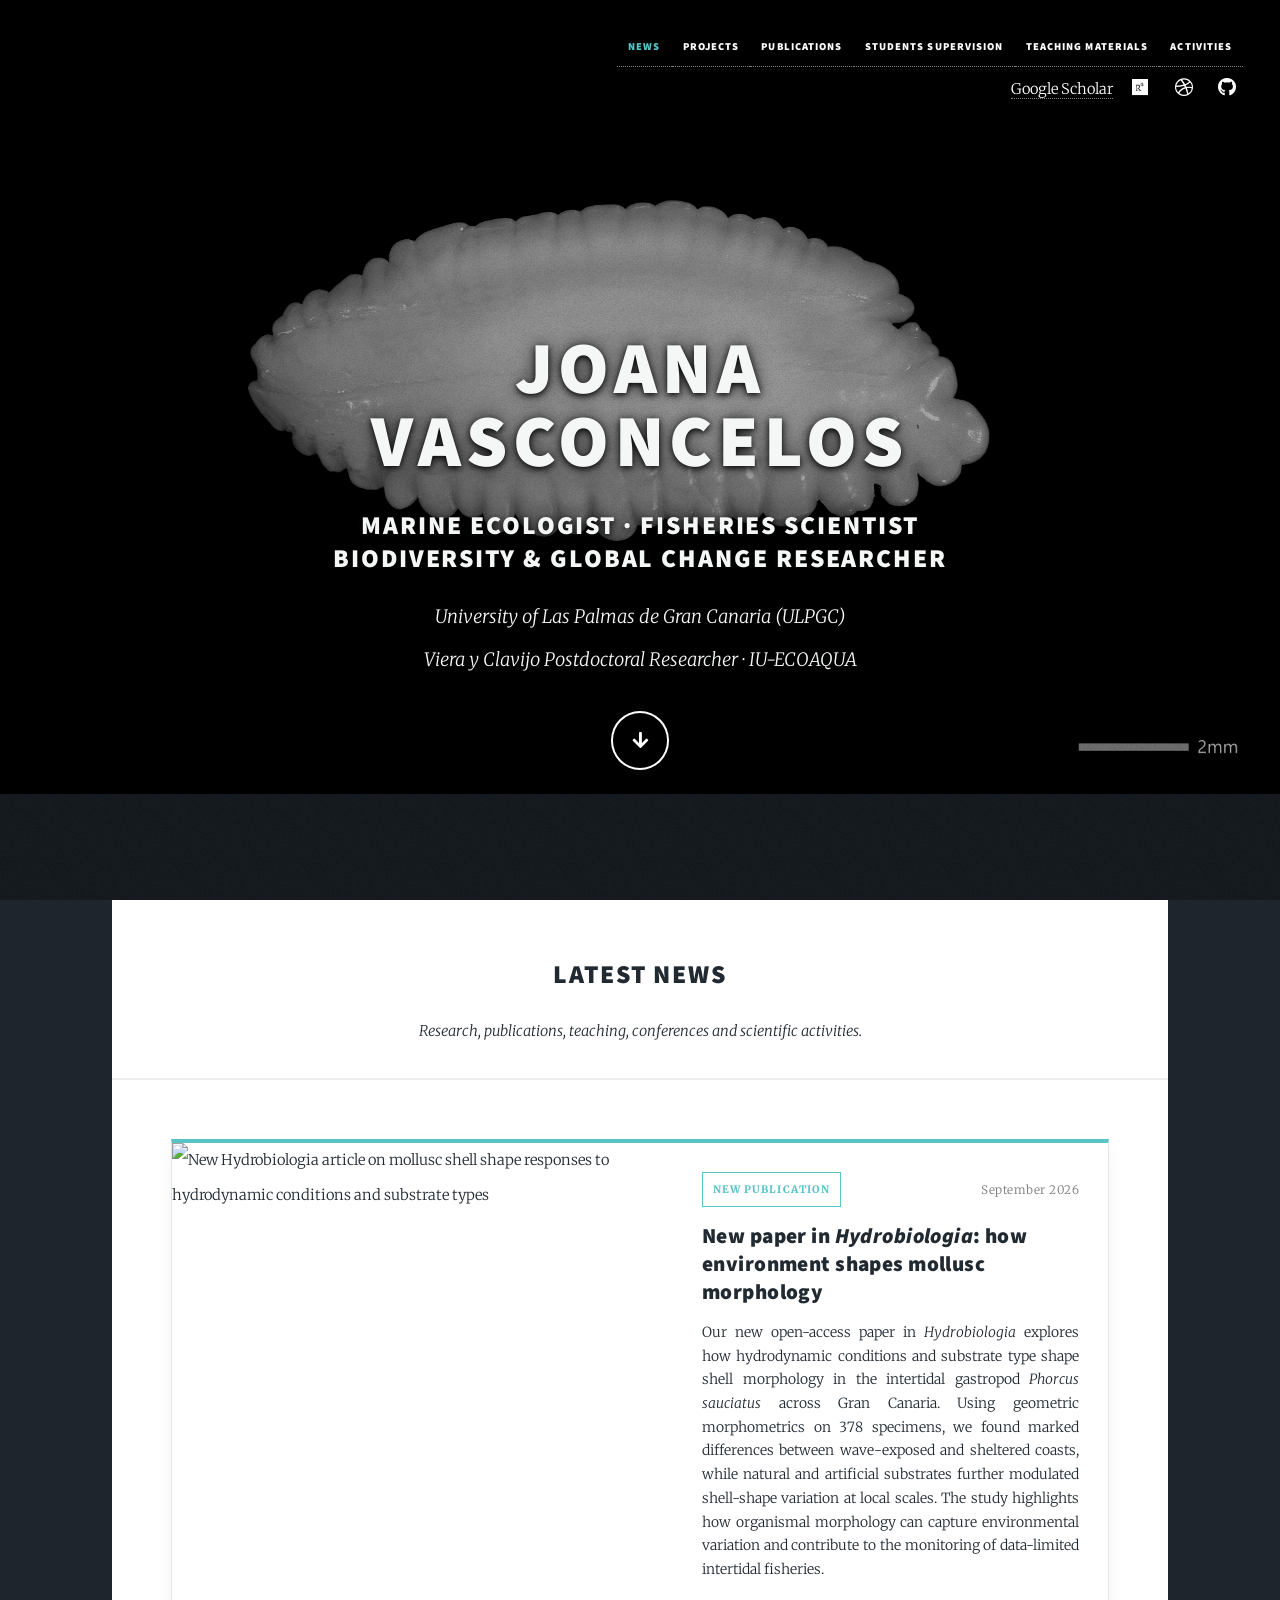
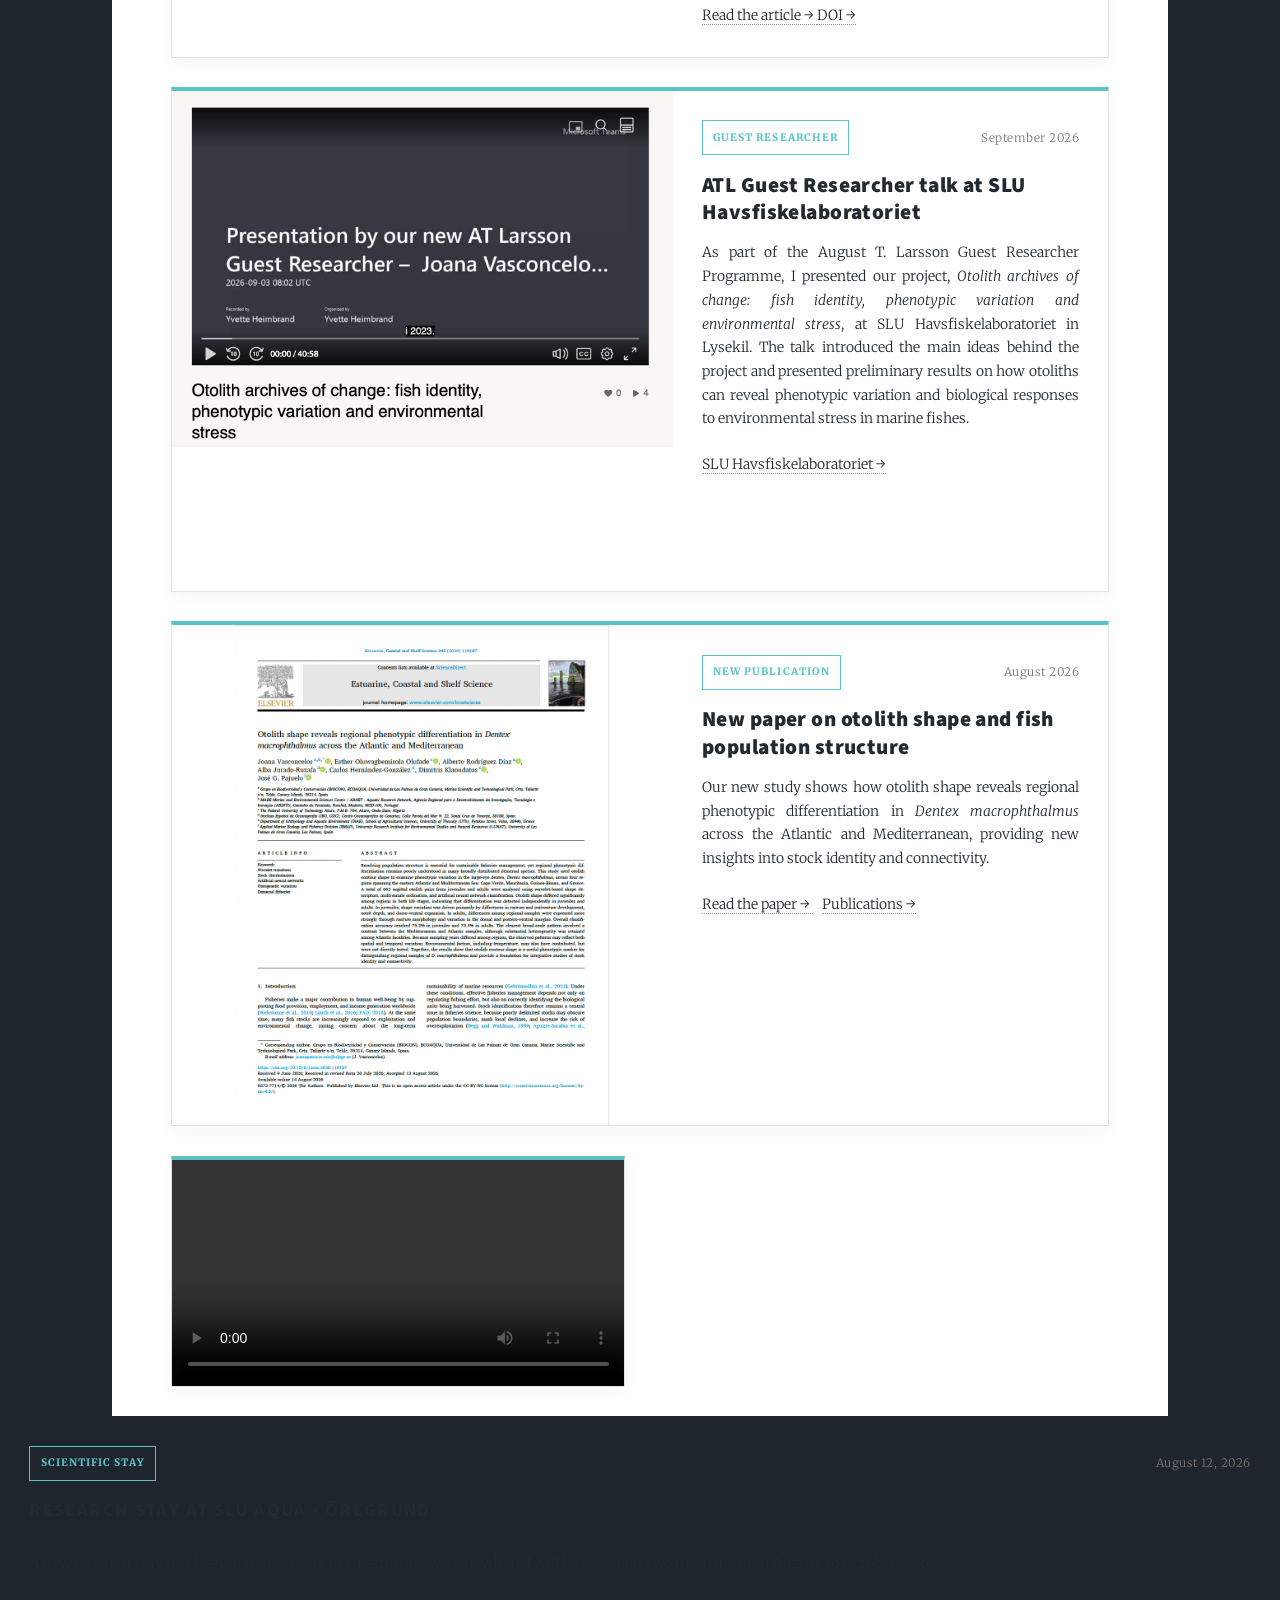
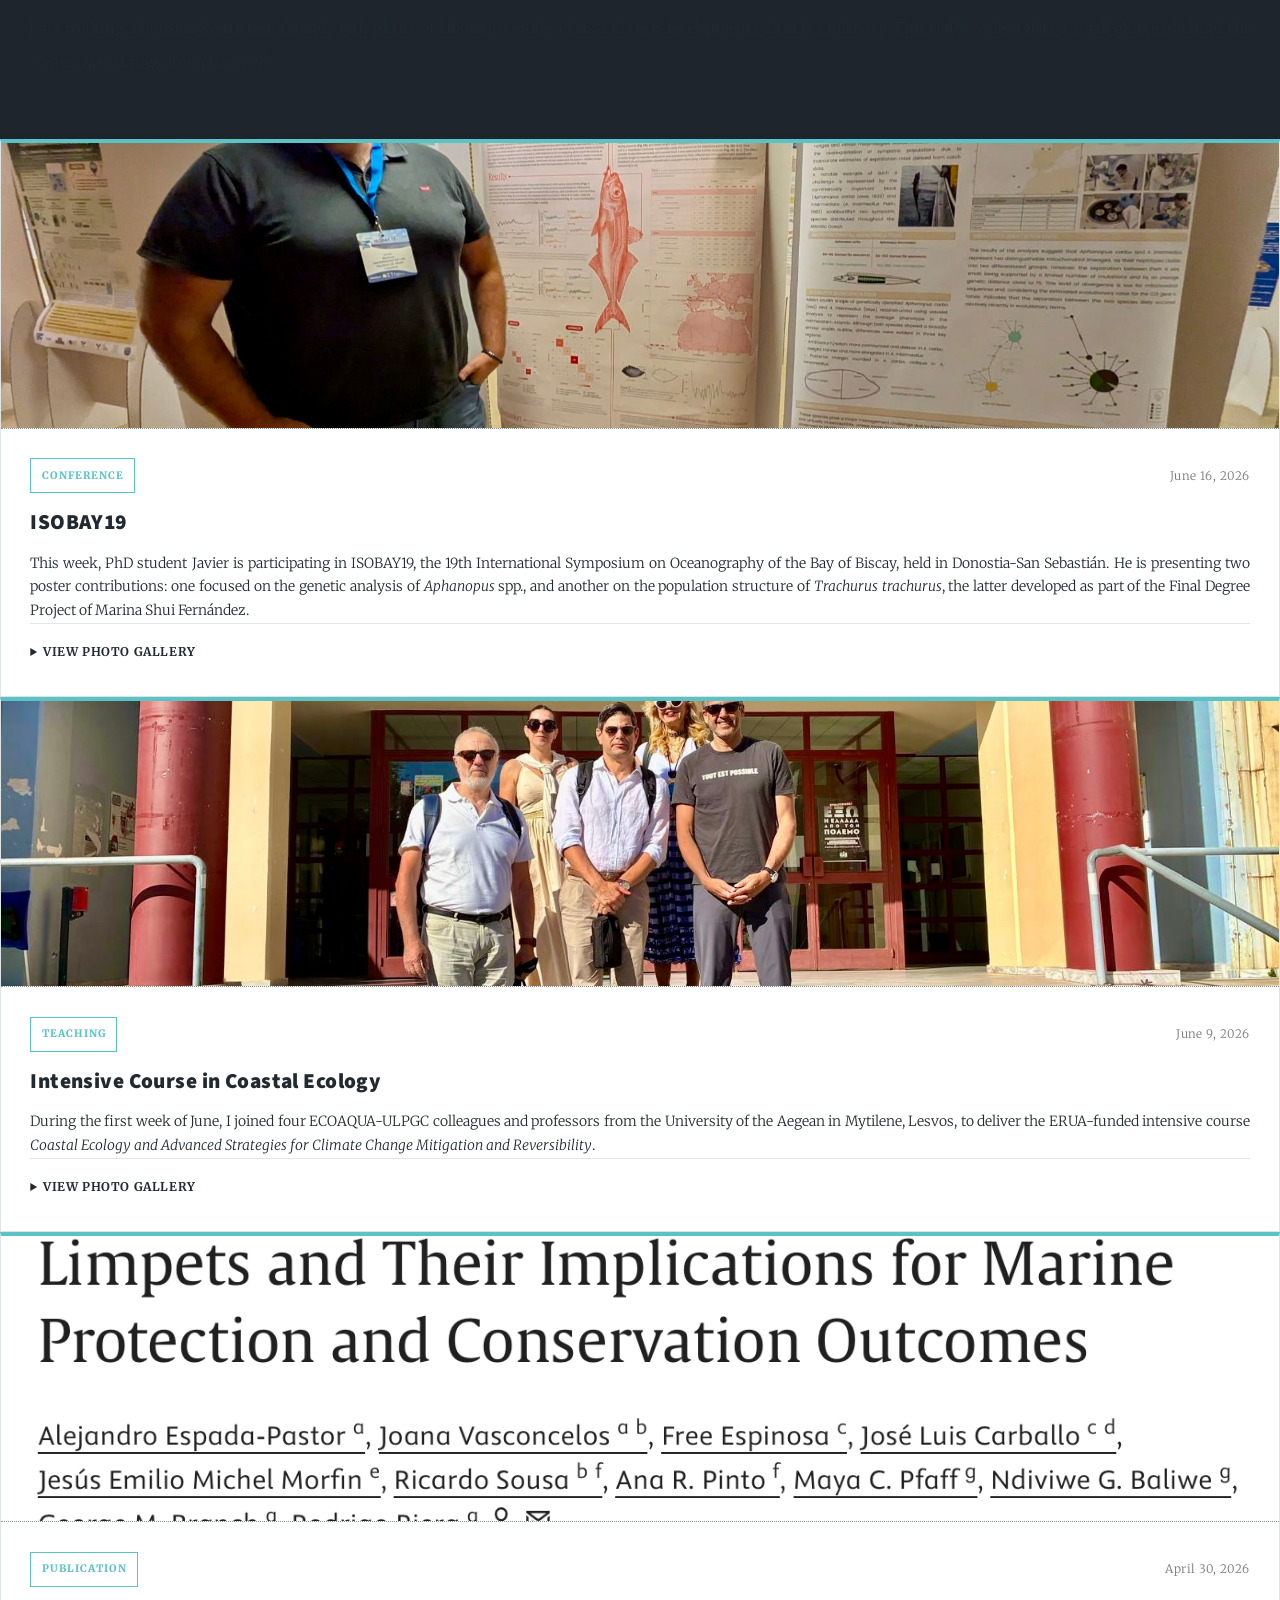
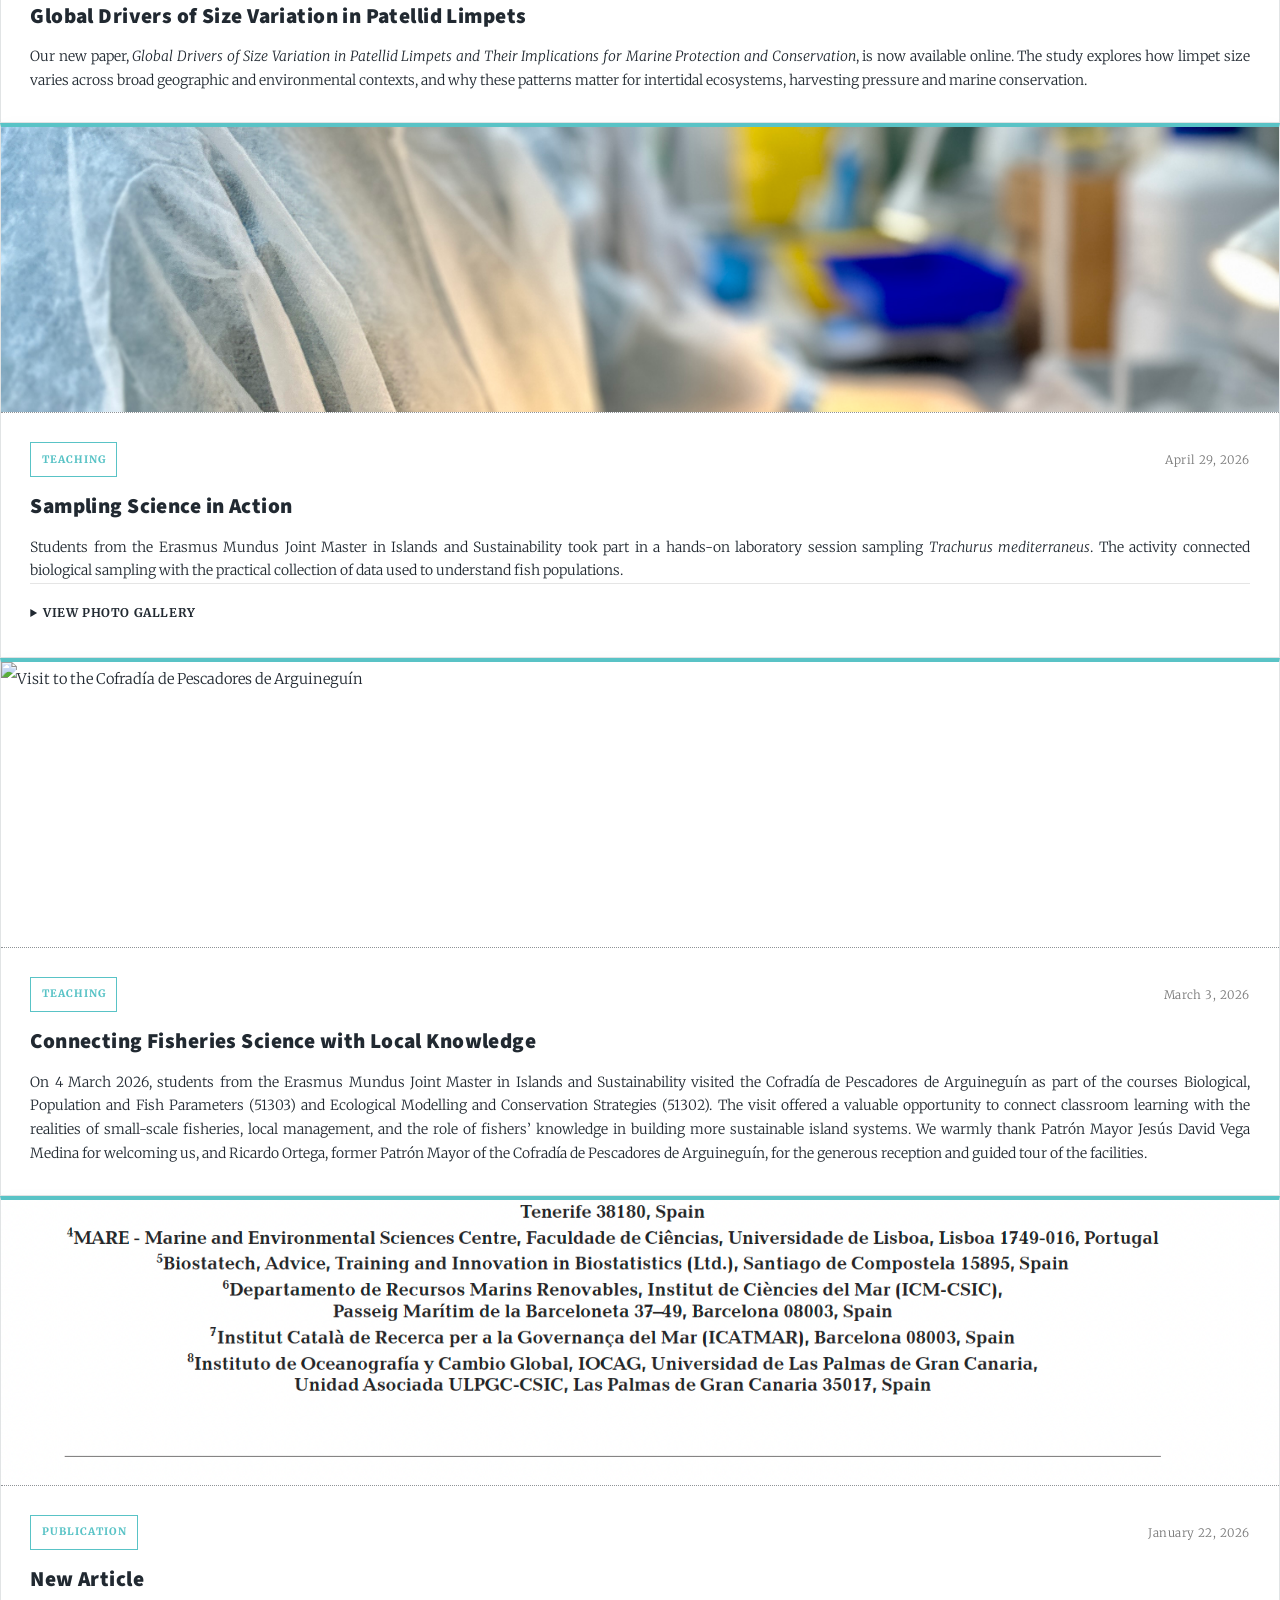
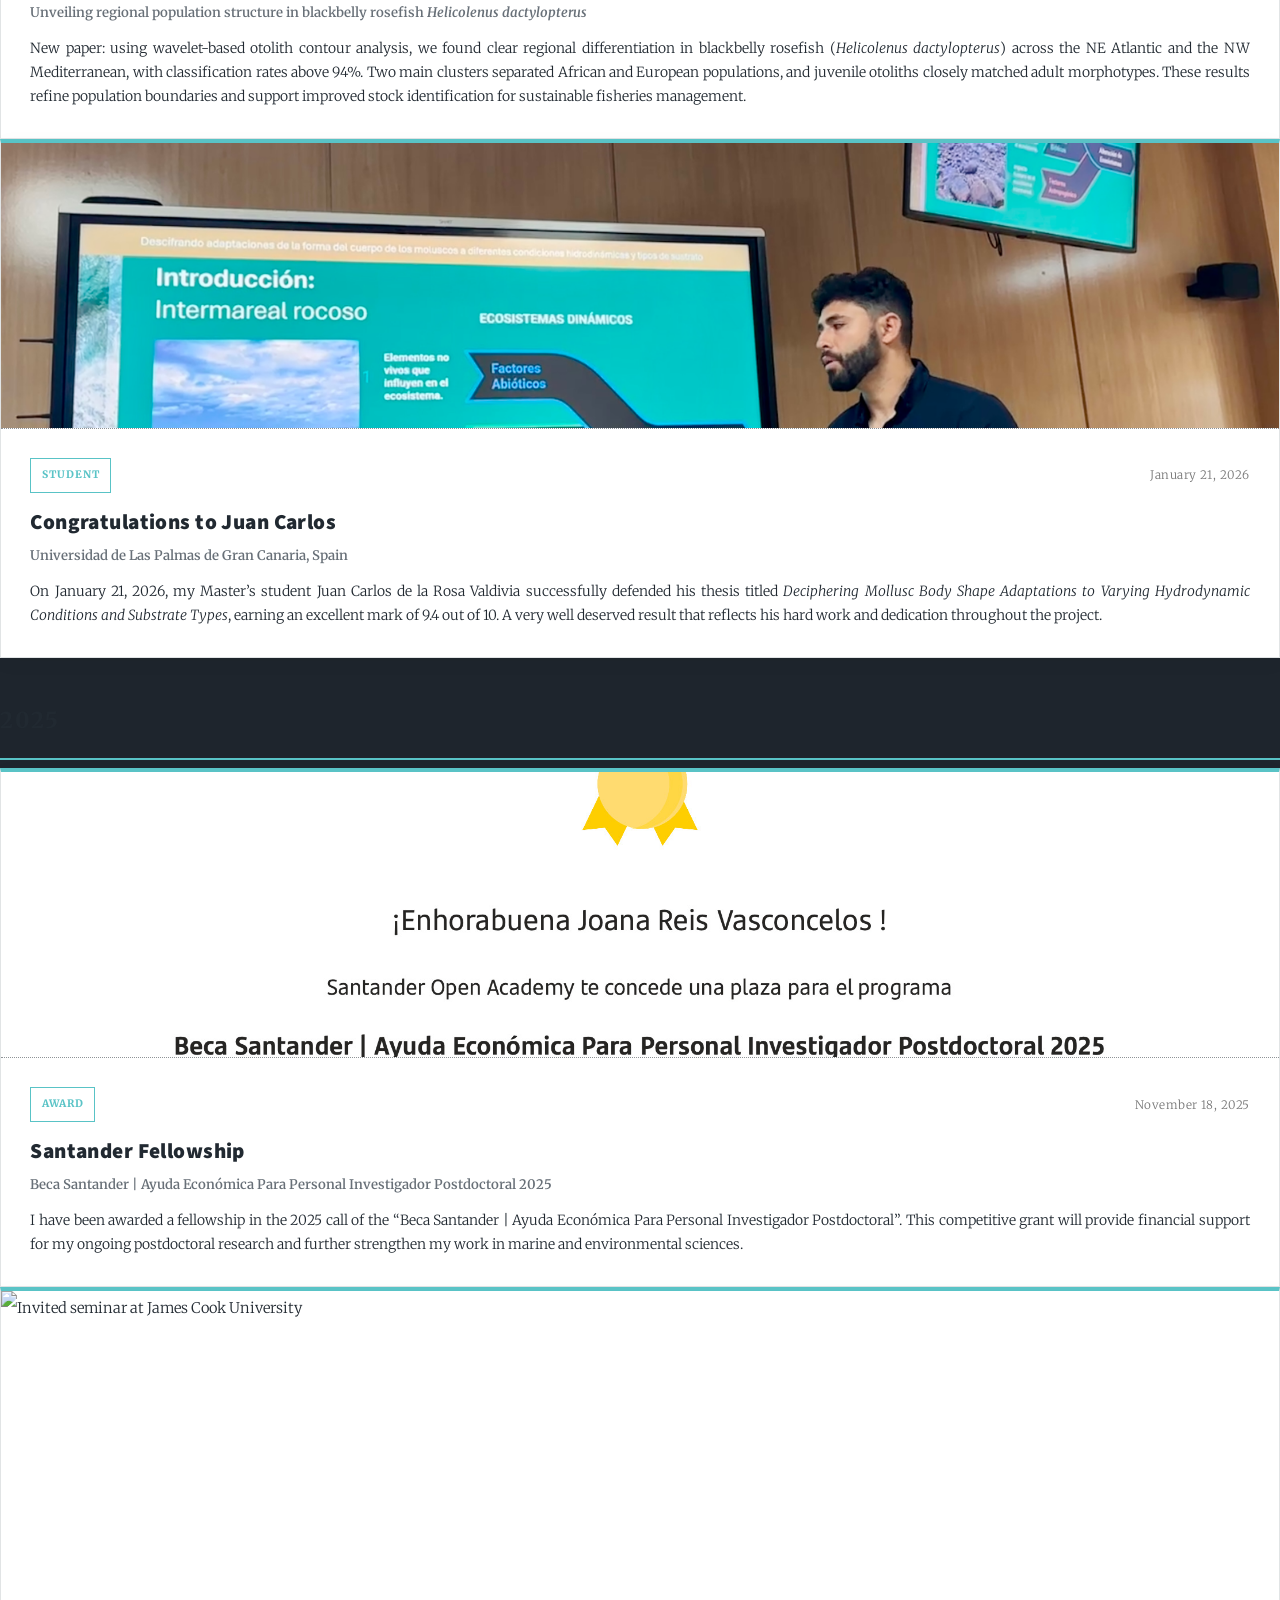
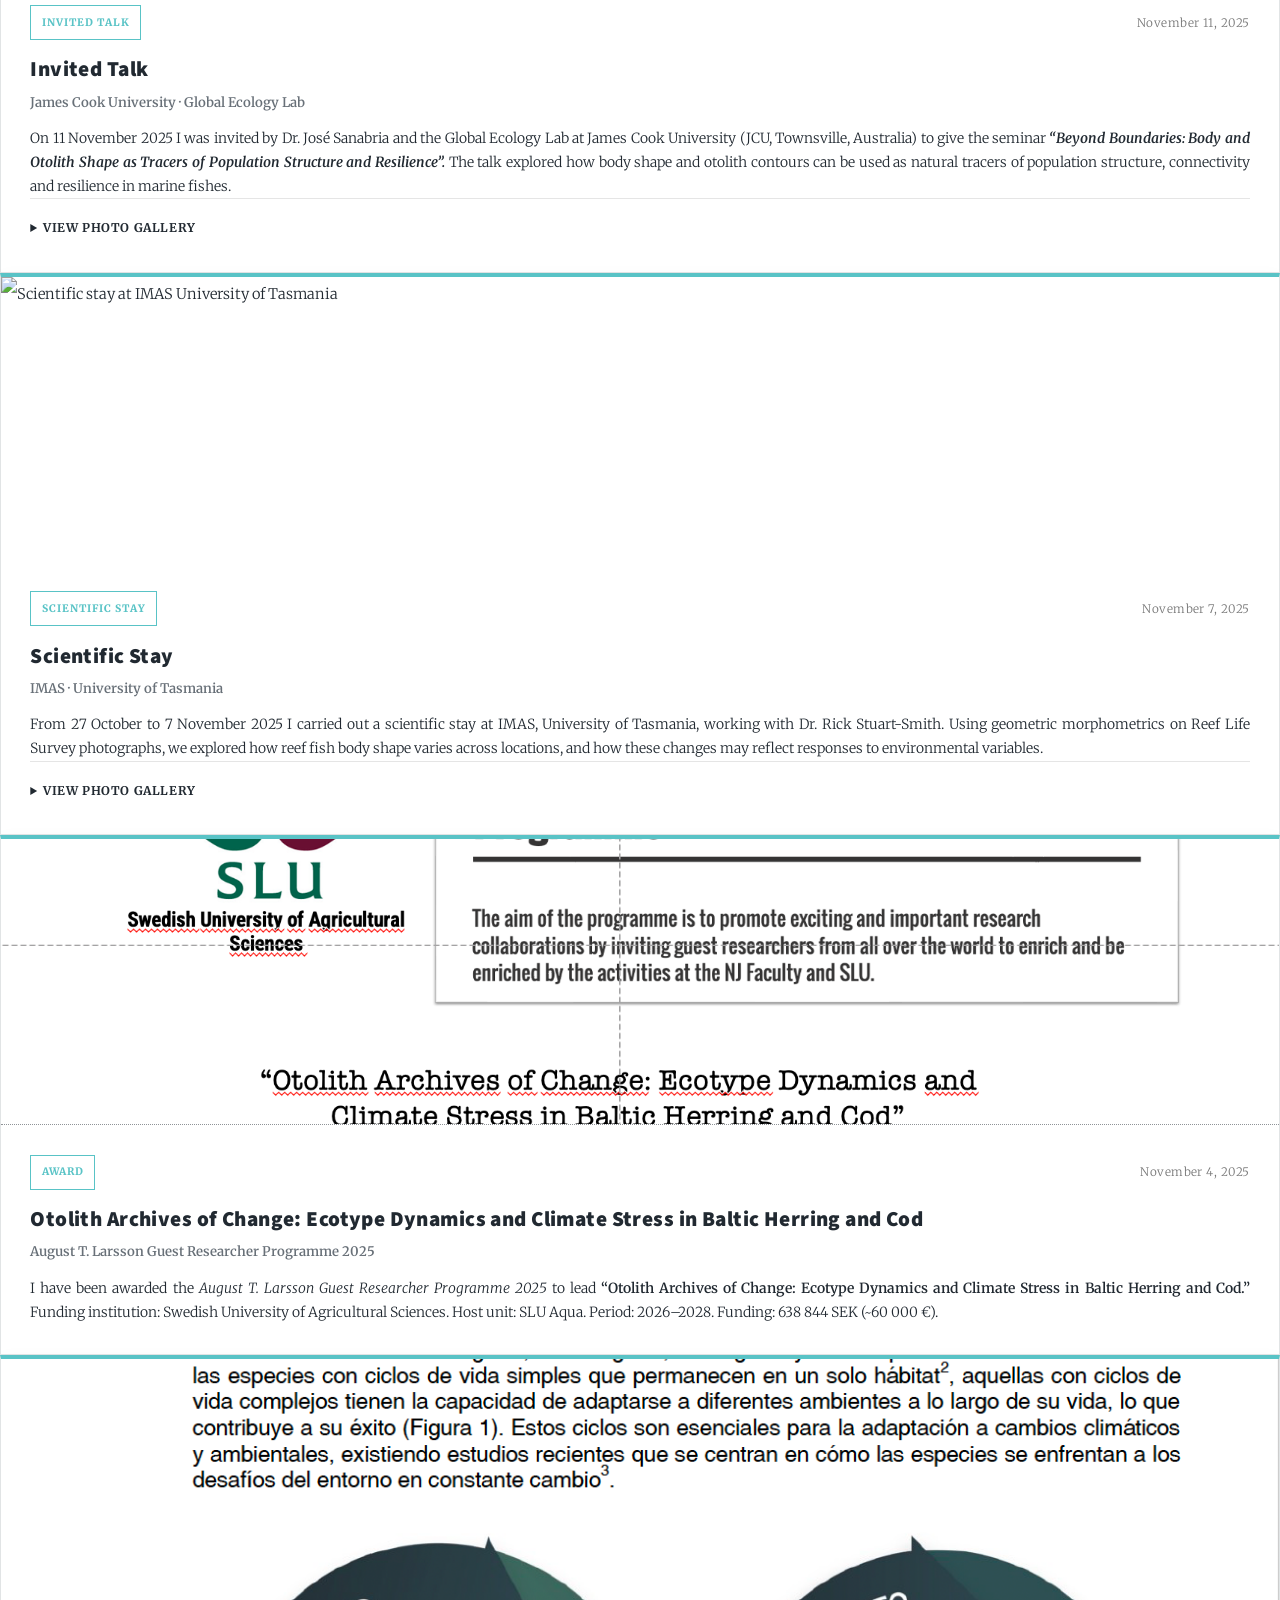
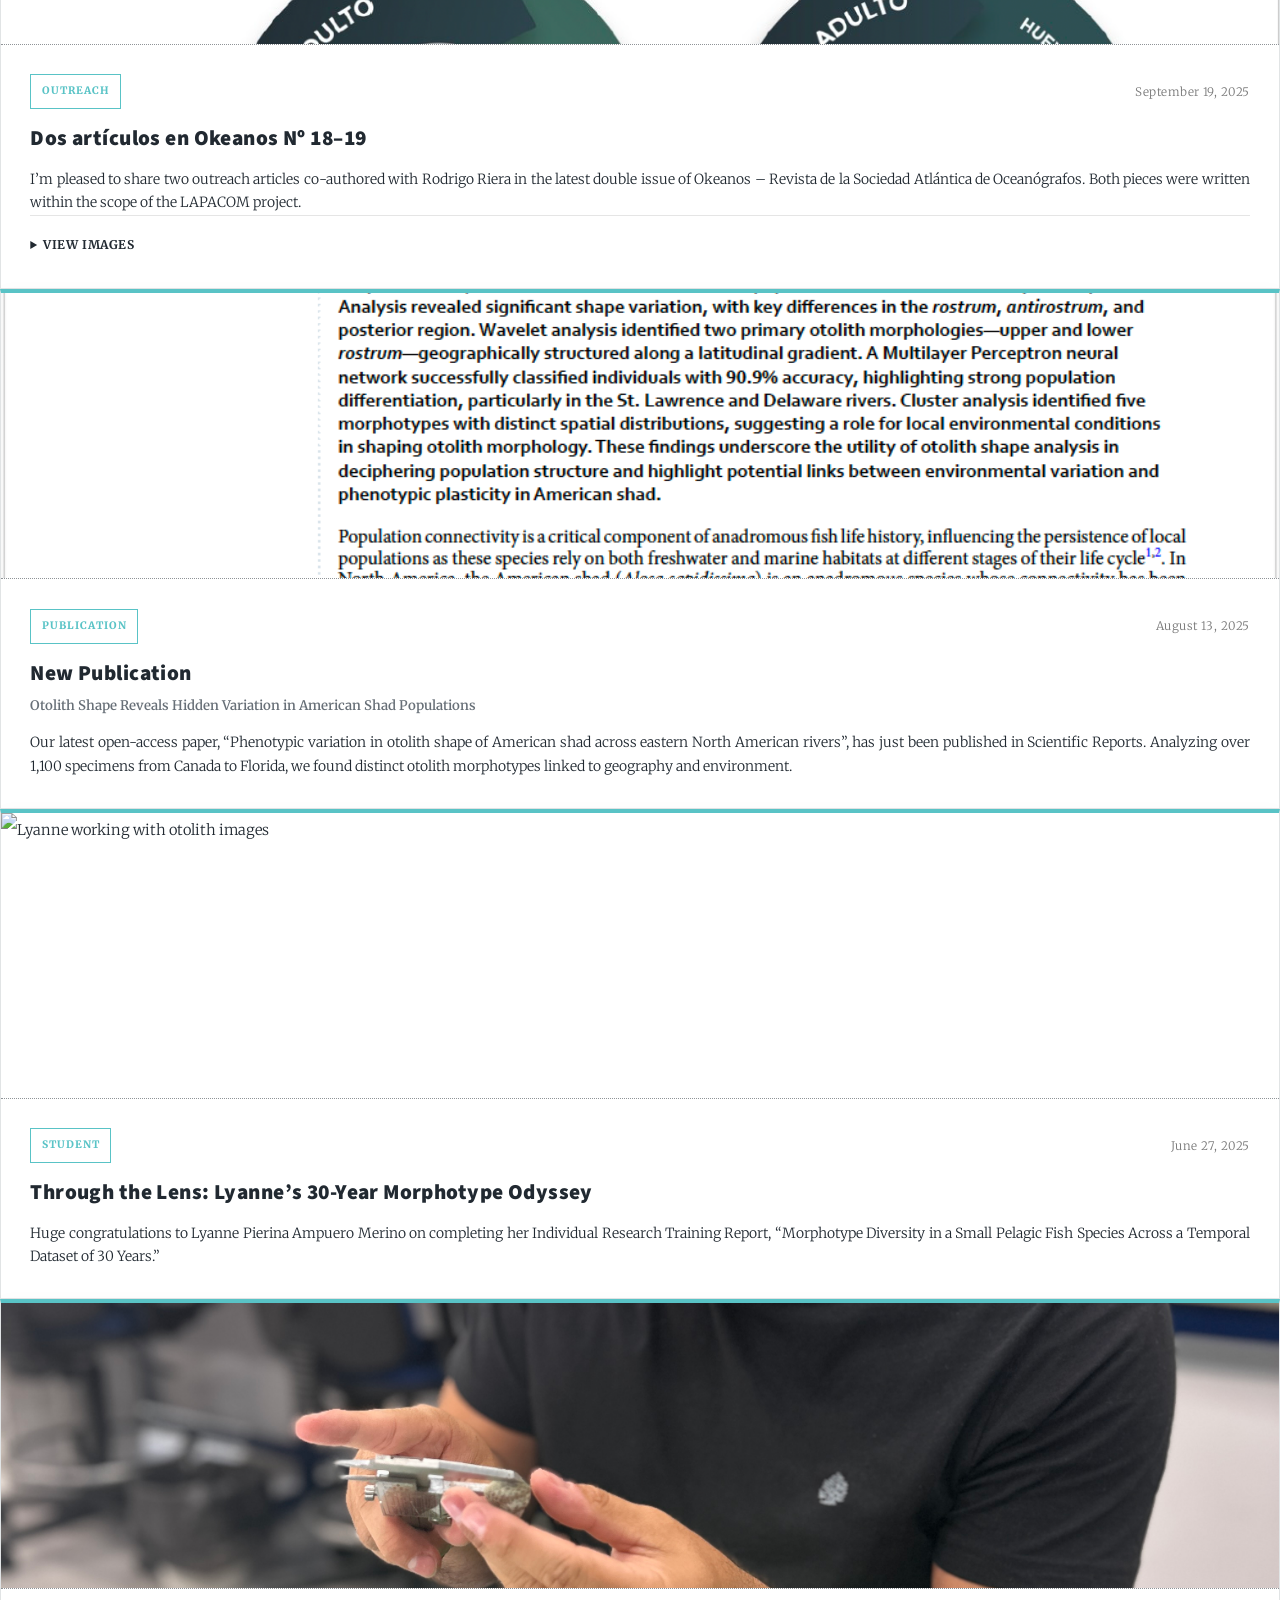
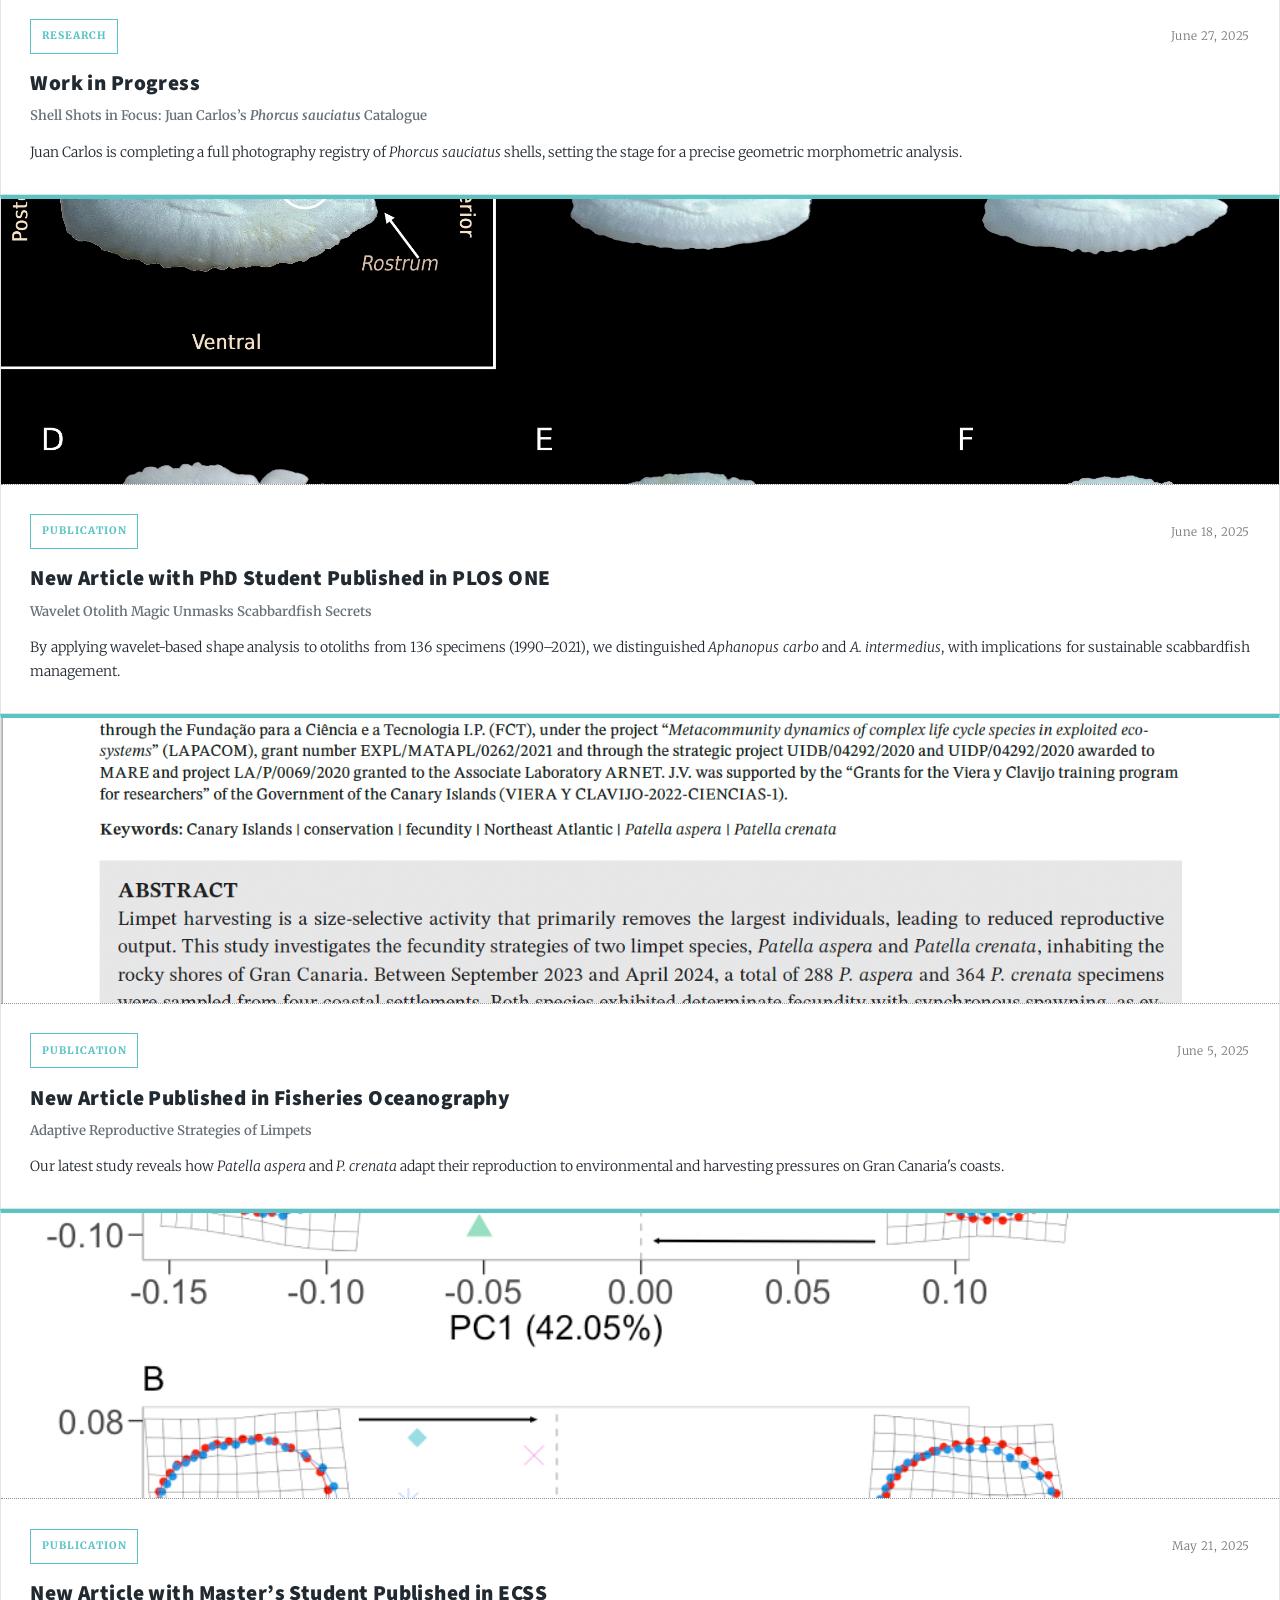
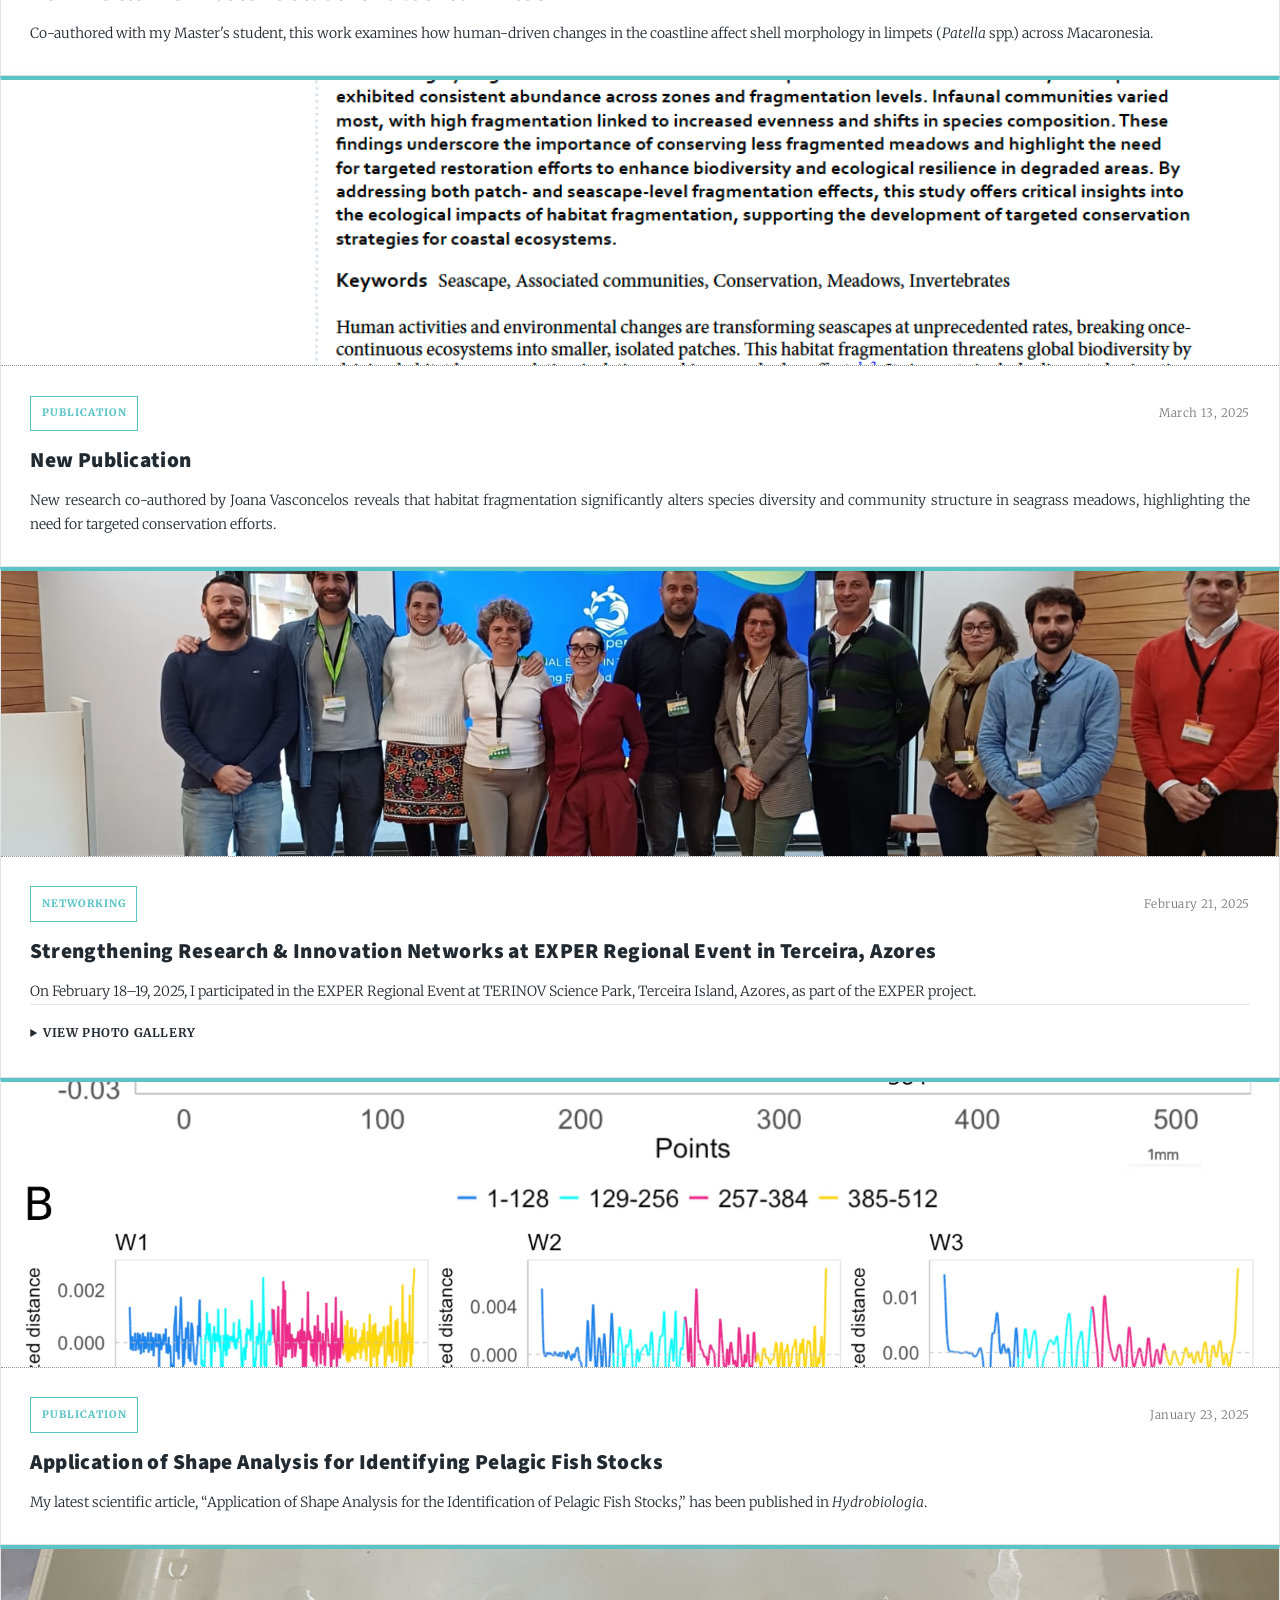
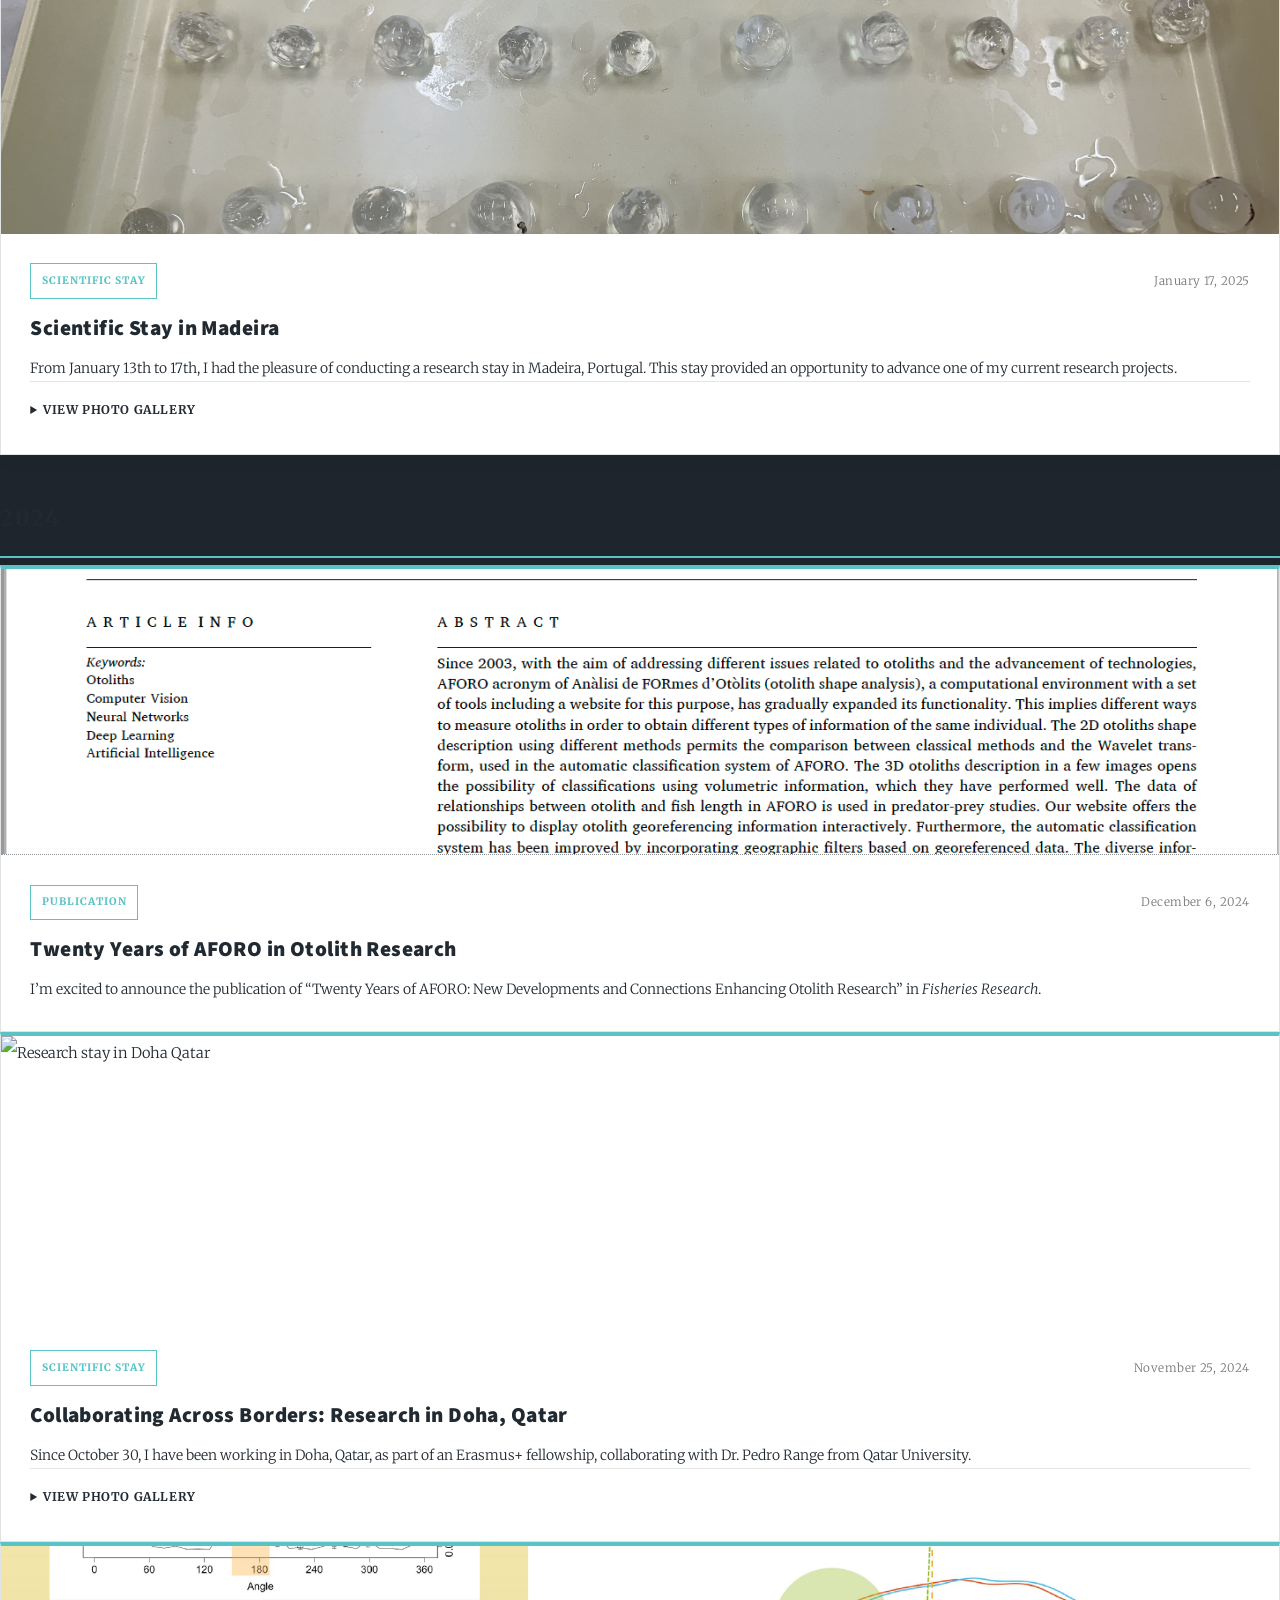
==== commit edc8ec92: "updated index Hydrobiologia" ====
--- a/index.html
+++ b/index.html
@@ -101,6 +101,100 @@
     <!-- News grid -->
     <section class="news-grid">
 
+
+<!-- =========================================================
+     NEW PUBLICATION - HYDROBIOLOGIA
+     ========================================================= -->
+
+<article 
+    id="new-publication-hydrobiologia-mollusc-shape-2026" 
+    class="news-card news-lead"
+>
+
+    <div class="news-media news-image-feature">
+
+        <a 
+            href="https://link.springer.com/article/10.1007/s10750-026-06354-1"
+            target="_blank"
+            rel="noopener noreferrer"
+        >
+            <img
+                src="images/JuanCarlosArticle.png"
+                alt="New Hydrobiologia article on mollusc shell shape responses to hydrodynamic conditions and substrate types"
+                loading="lazy"
+            />
+        </a>
+
+    </div>
+
+
+    <div class="news-content">
+
+        <div class="news-meta">
+
+            <span class="news-tag">
+                New Publication
+            </span>
+
+            <span class="news-date">
+                September 2026
+            </span>
+
+        </div>
+
+
+        <h3>
+            New paper in <em>Hydrobiologia</em>: how environment shapes mollusc morphology
+        </h3>
+
+
+        <p>
+            Our new open-access paper in <em>Hydrobiologia</em> explores how 
+            hydrodynamic conditions and substrate type shape shell morphology 
+            in the intertidal gastropod <em>Phorcus sauciatus</em> across 
+            Gran Canaria. Using geometric morphometrics on 378 specimens, 
+            we found marked differences between wave-exposed and sheltered 
+            coasts, while natural and artificial substrates further modulated 
+            shell-shape variation at local scales. The study highlights how 
+            organismal morphology can capture environmental variation and 
+            contribute to the monitoring of data-limited intertidal fisheries.
+        </p>
+
+
+        <p class="news-links">
+
+            <a 
+                href="https://link.springer.com/article/10.1007/s10750-026-06354-1"
+                target="_blank"
+                rel="noopener noreferrer"
+            >
+                Read the article →
+            </a>
+
+            <a 
+                href="https://doi.org/10.1007/s10750-026-06354-1"
+                target="_blank"
+                rel="noopener noreferrer"
+            >
+                DOI →
+            </a>
+
+        </p>
+
+    </div>
+
+</article>
+
+
+
+
+
+
+
+
+
+
+
 <!-- =========================================================
      ATL GUEST RESEARCHER TALK
      ========================================================= -->
@@ -260,8 +354,8 @@
 
     <article
     id="slu-aqua-oregrund-2026"
-    class="news-card news-lead"
->
+    class="news-card"
+
 
     <div class="news-media news-video-square">
 
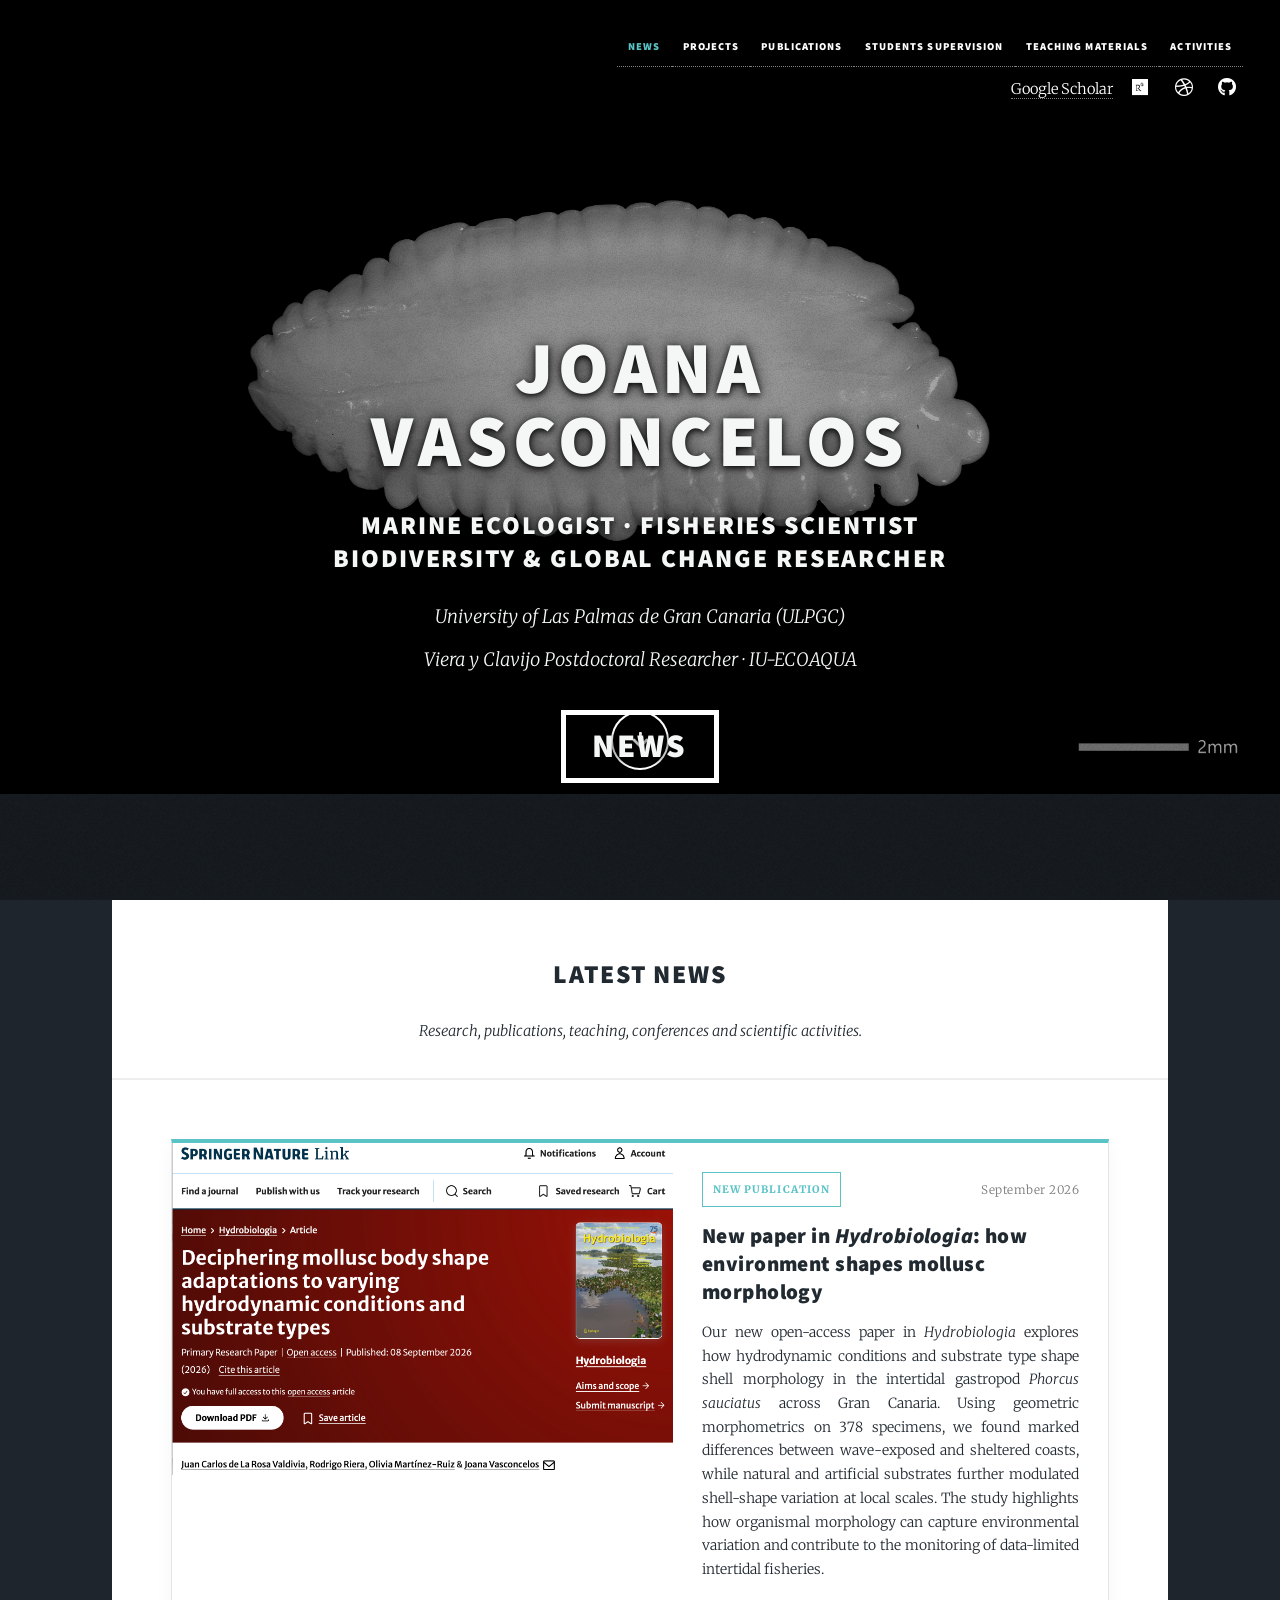
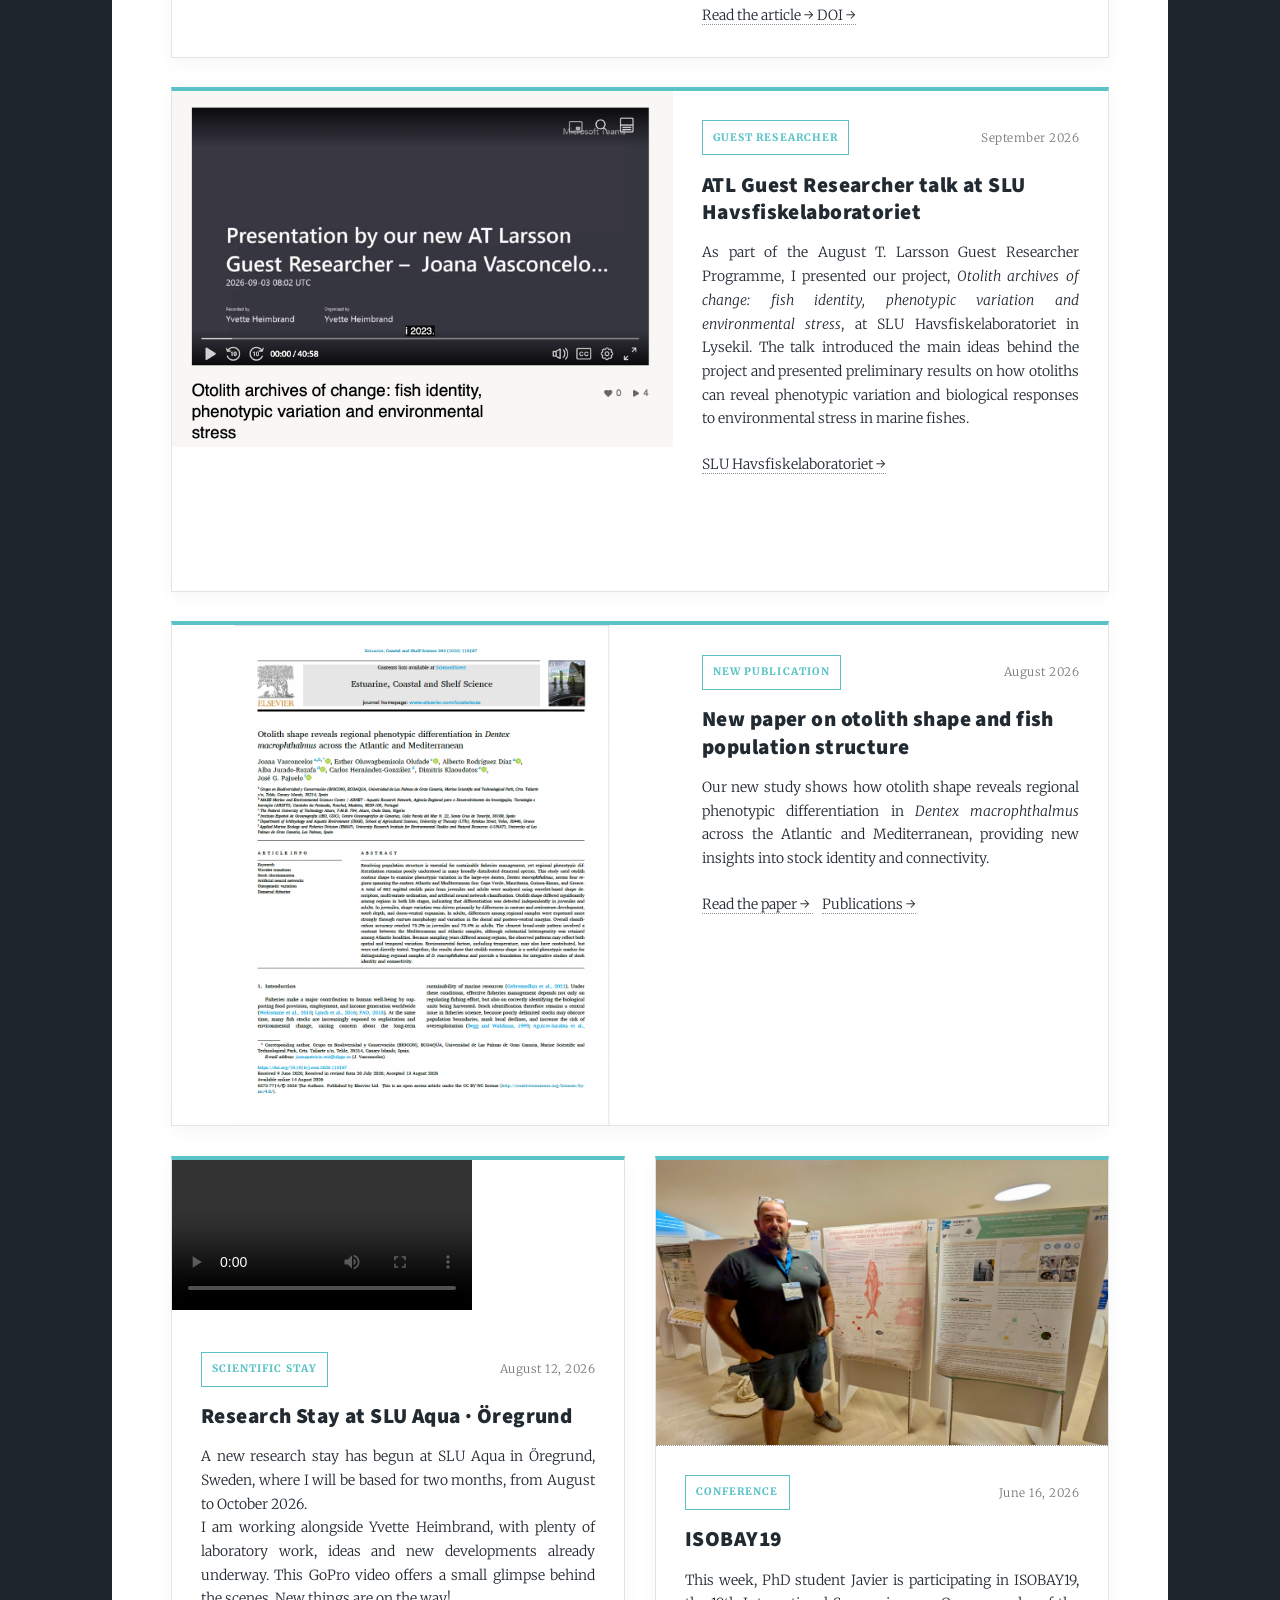
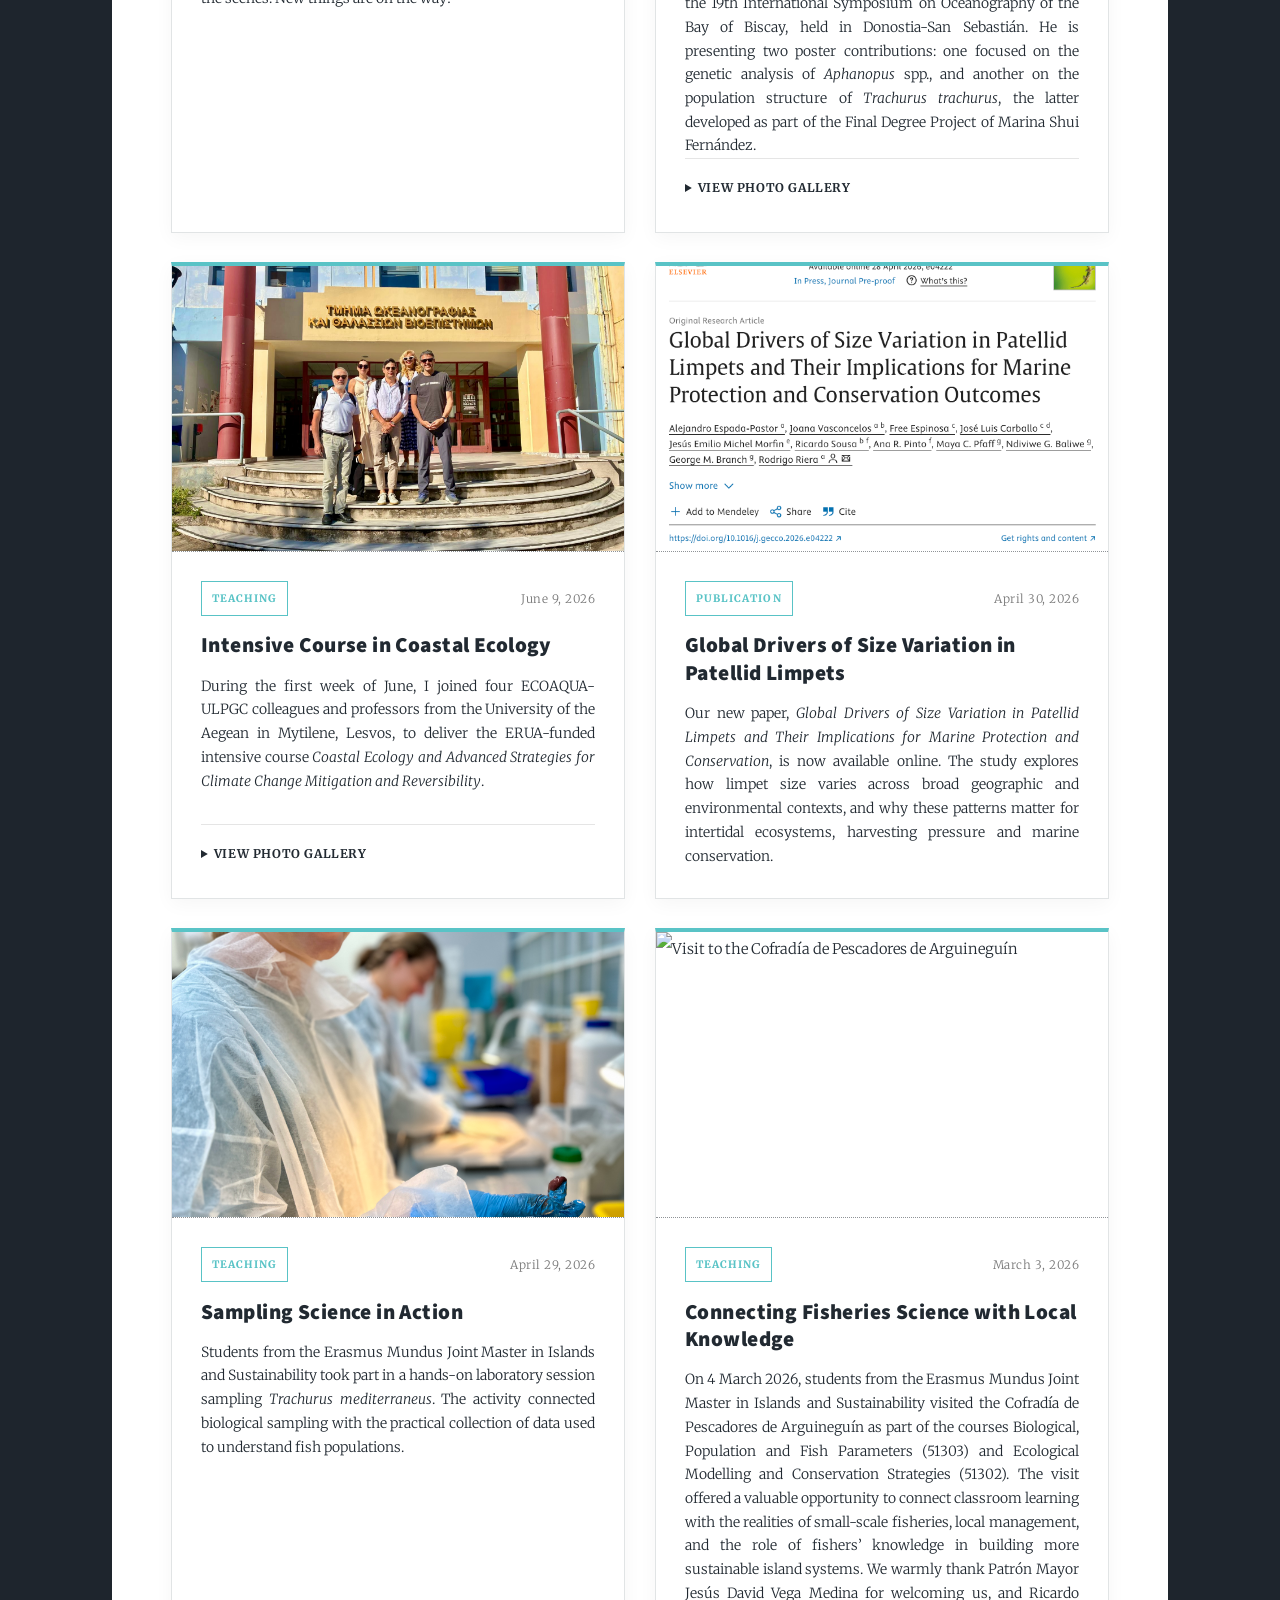
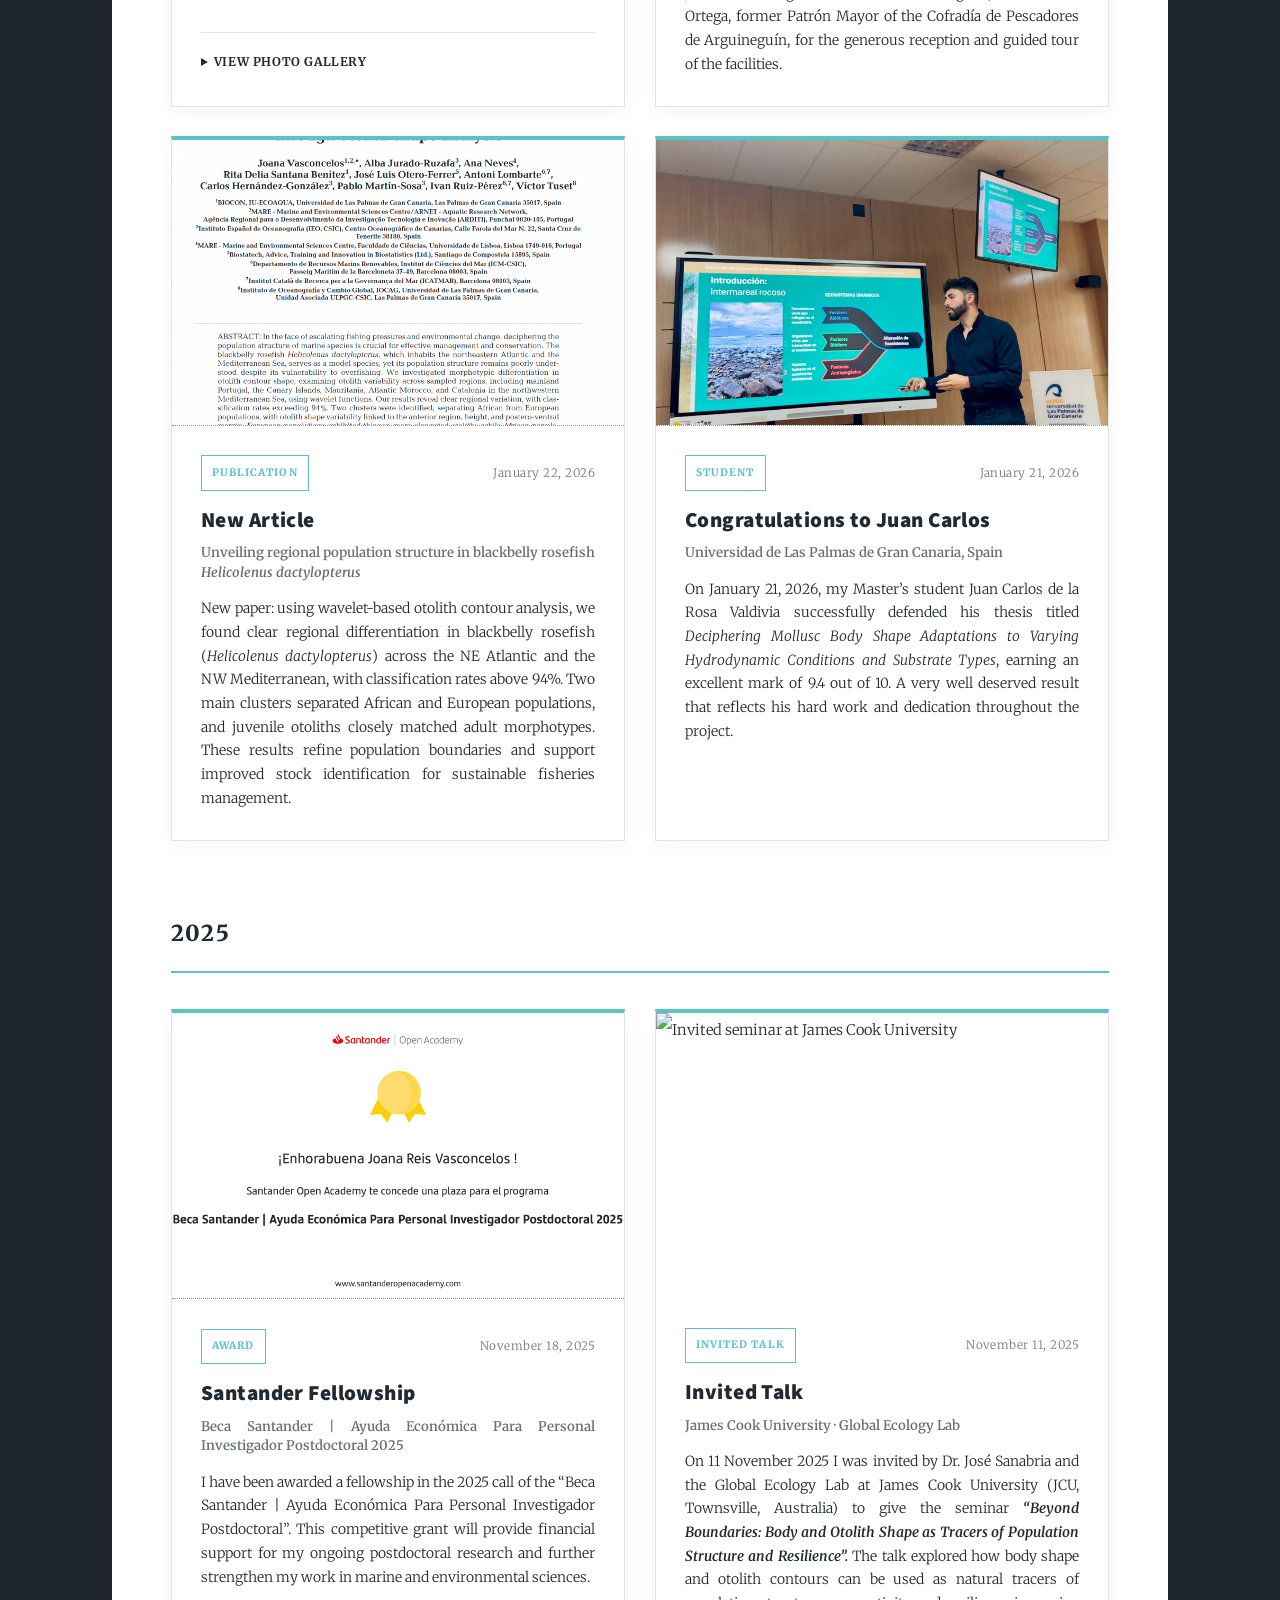
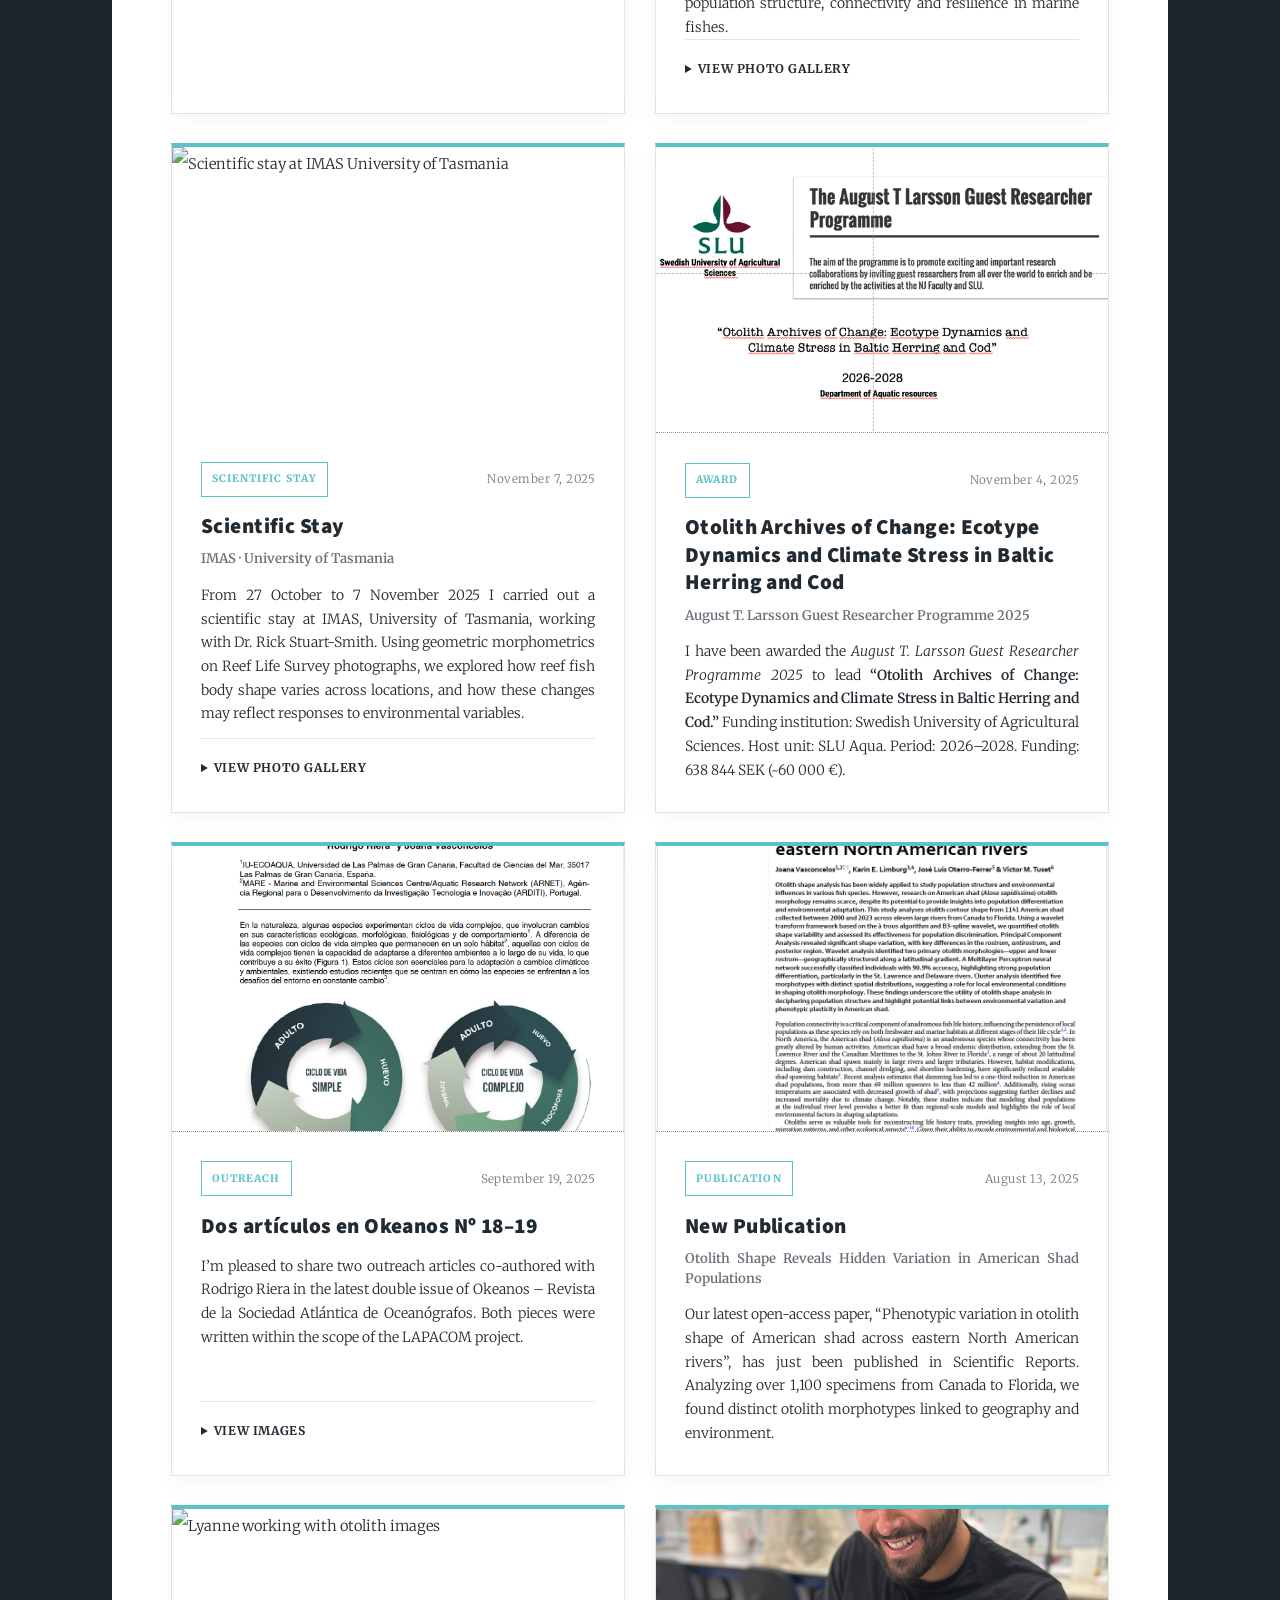
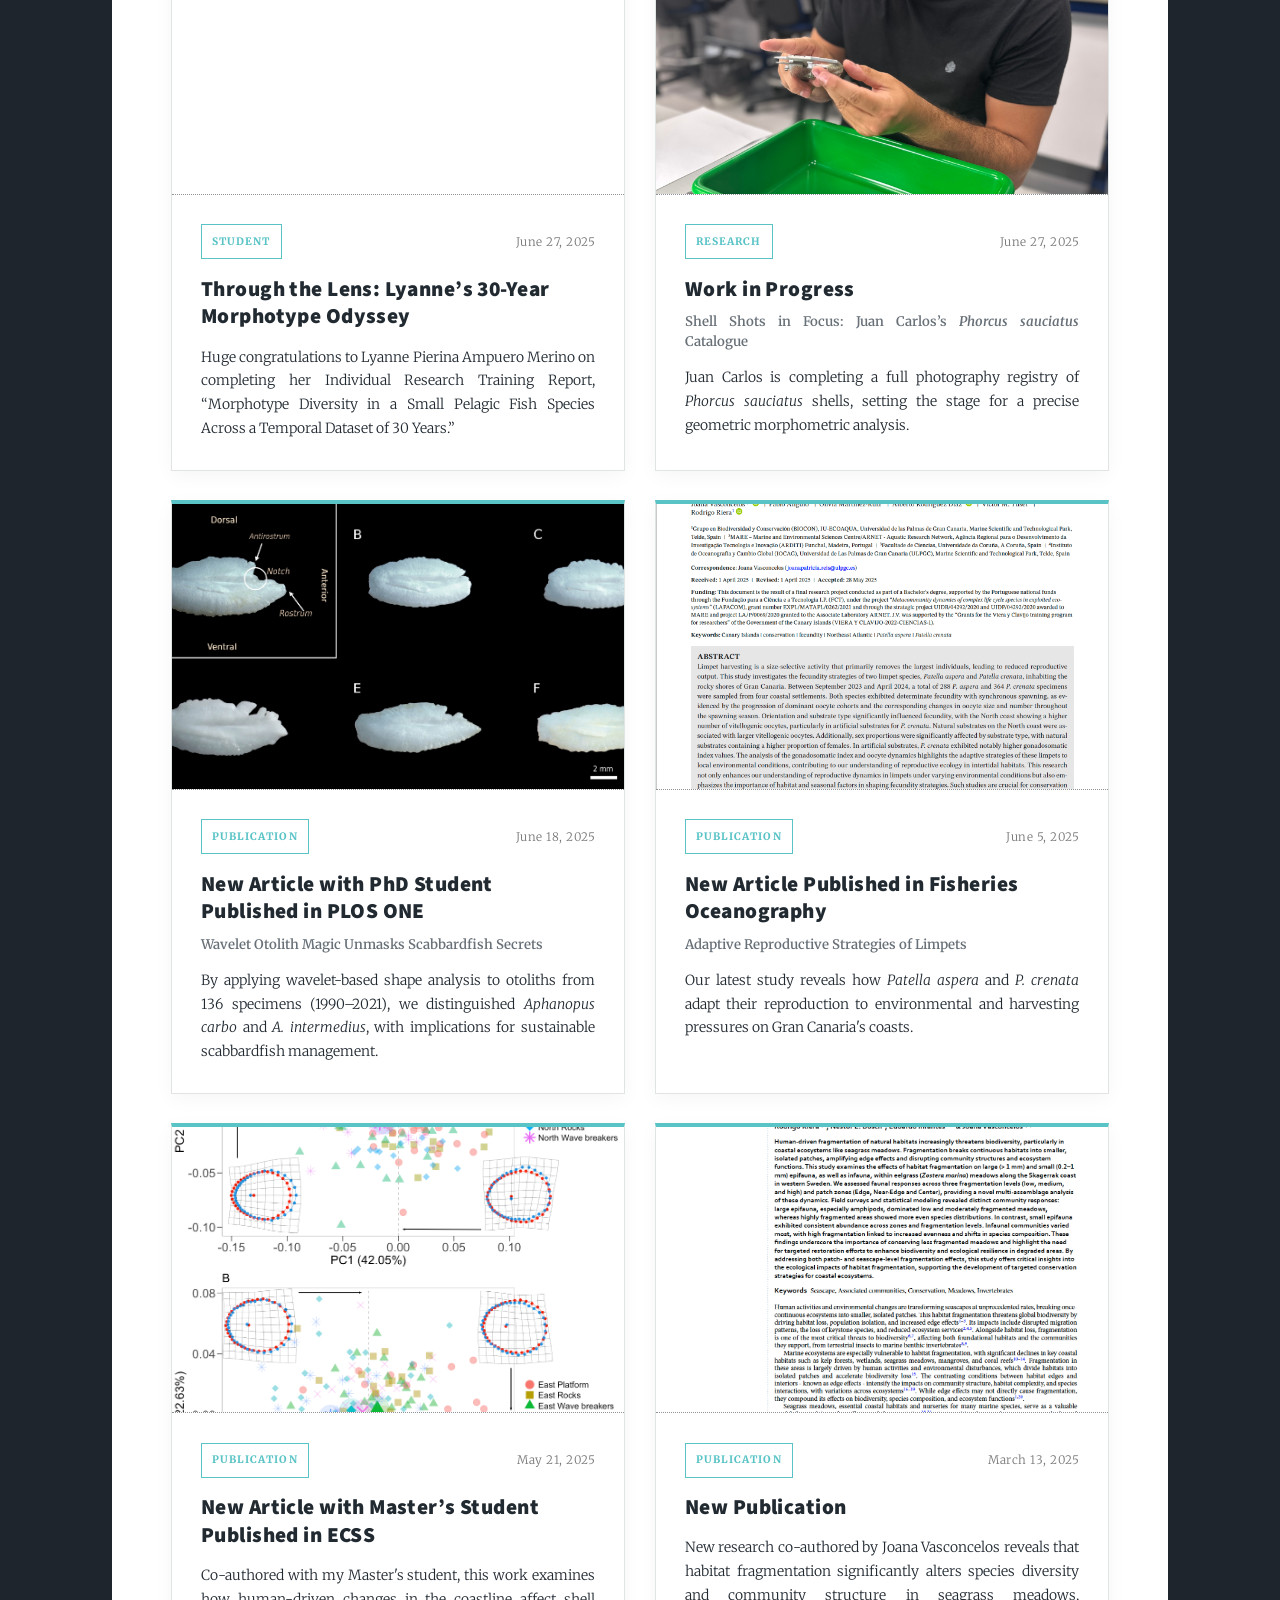
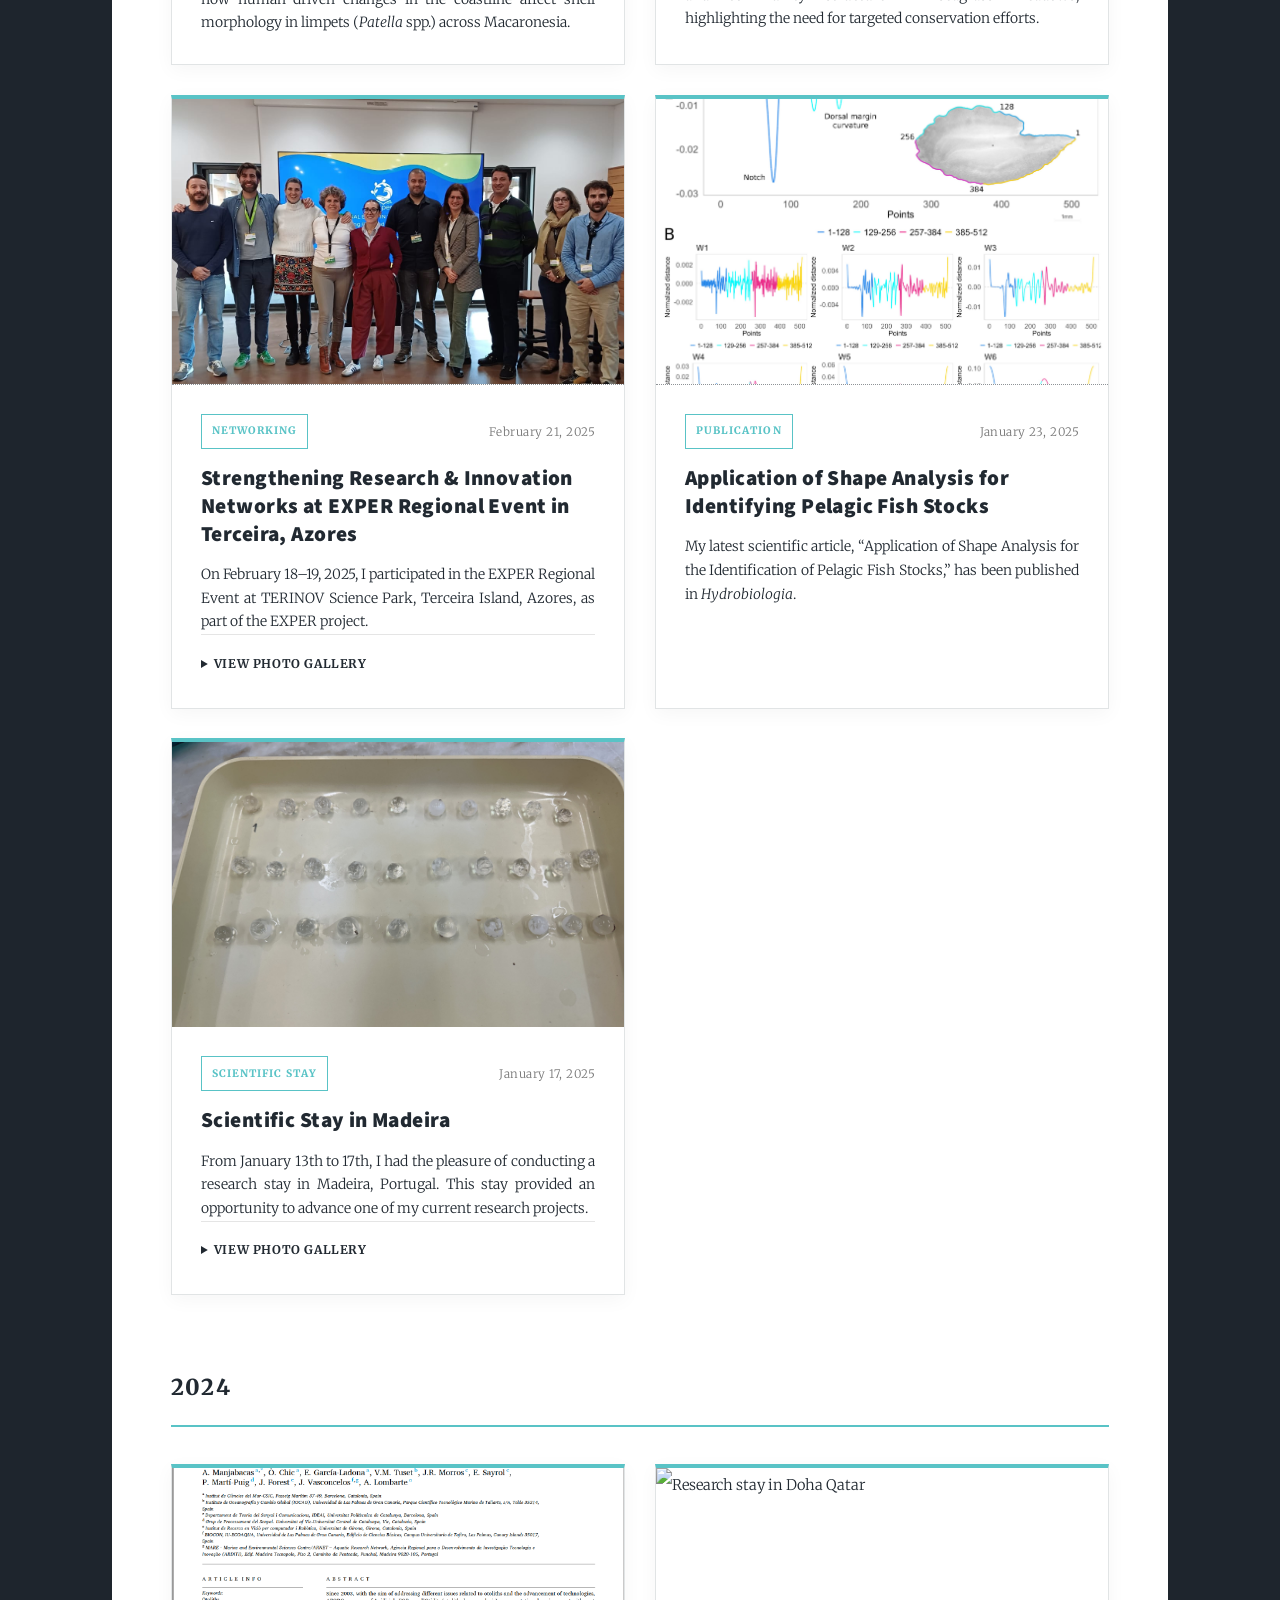
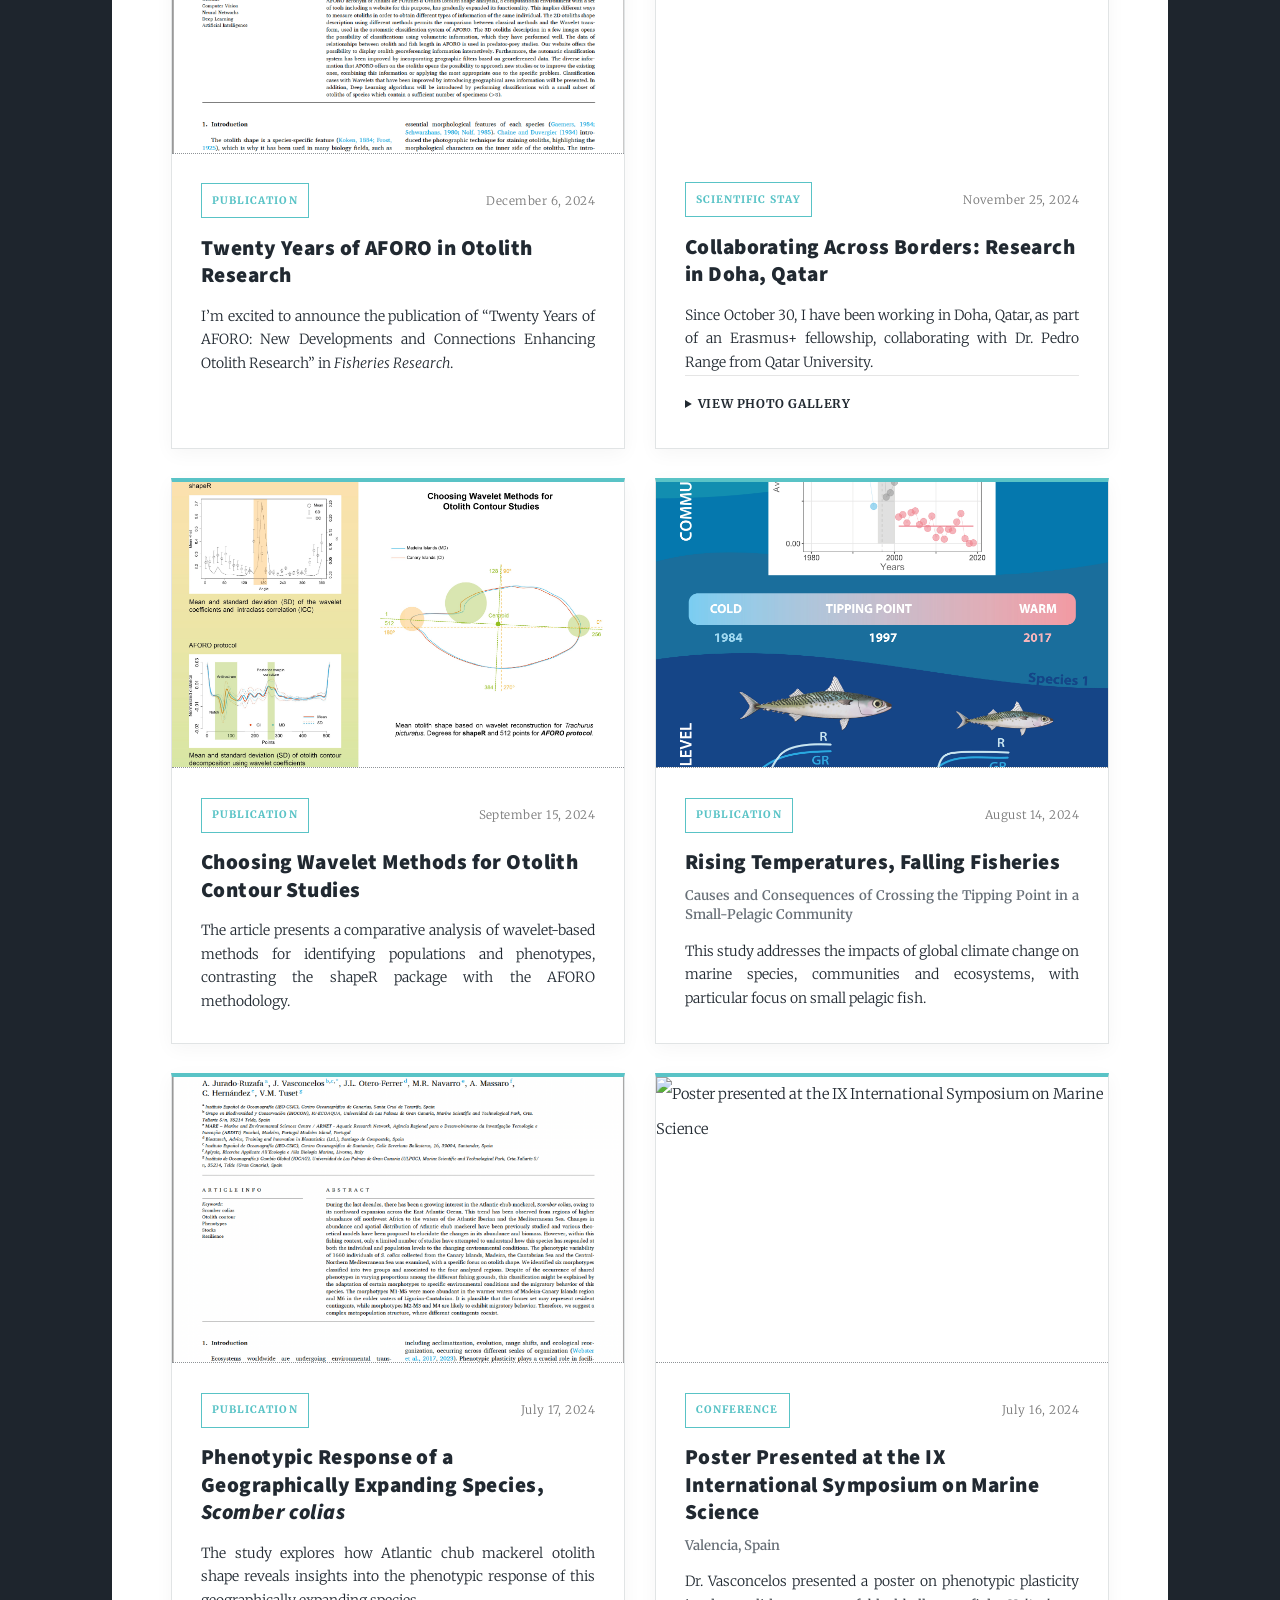
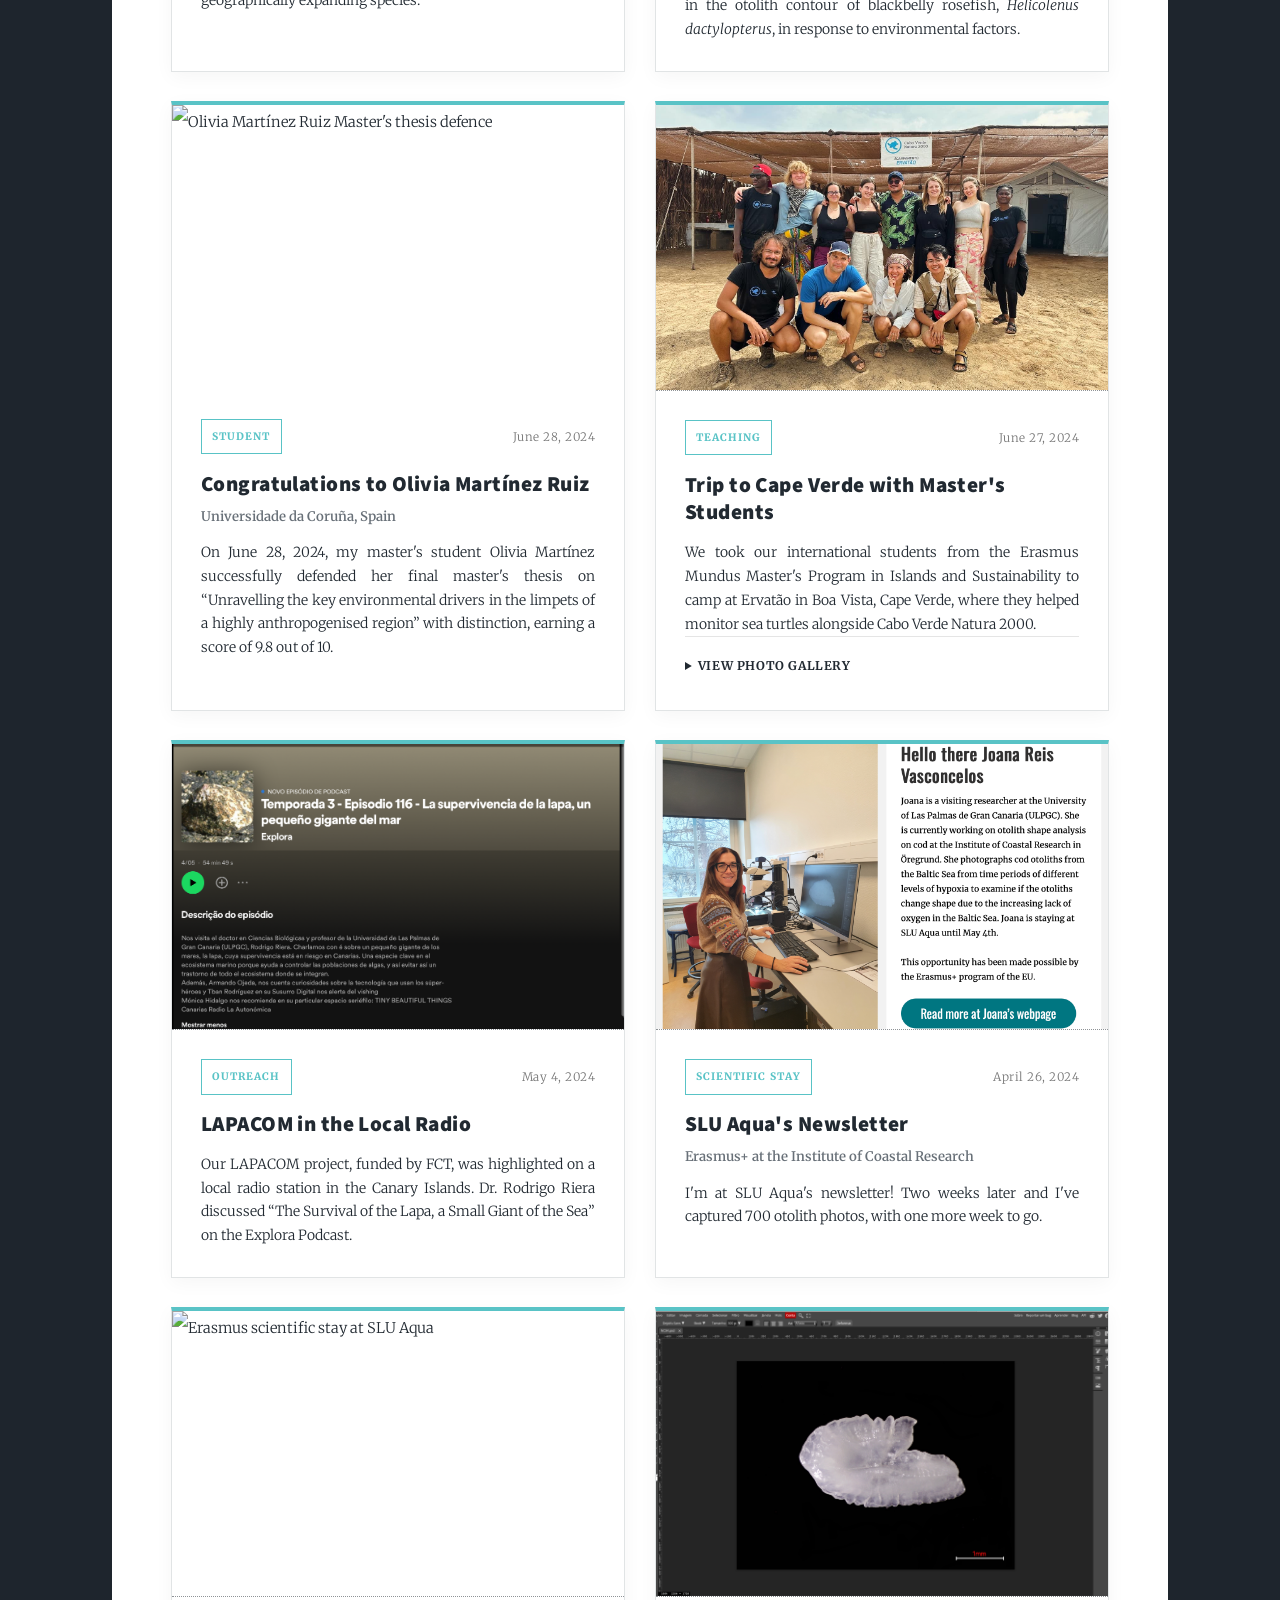
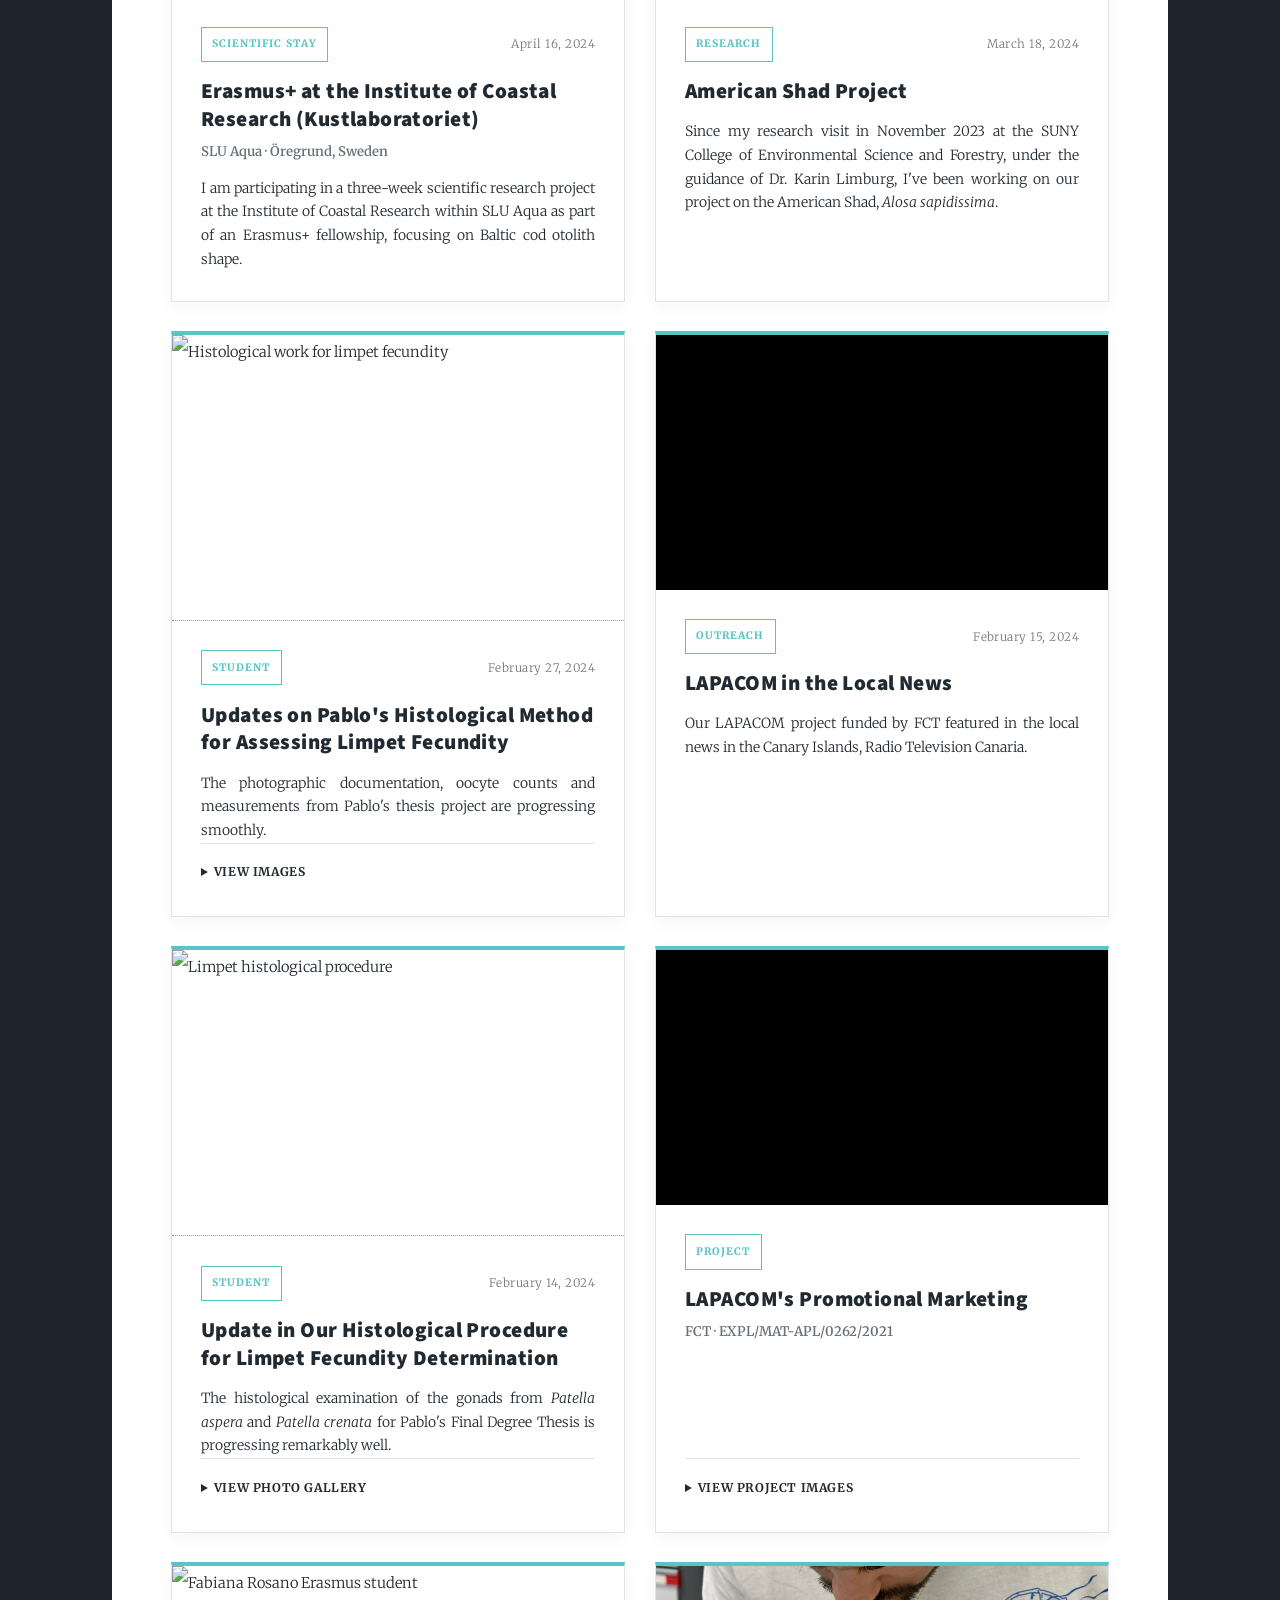
==== commit e3b2999c: "corrected errors" ====
--- a/index.html
+++ b/index.html
@@ -347,17 +347,14 @@
 
 </article>
 
+
 <!-- =========================================================
      SLU AQUA RESEARCH STAY - ÖREGRUND
      ========================================================= -->
 
-
-    <article
-    id="slu-aqua-oregrund-2026"
-    class="news-card"
-
-
-    <div class="news-media news-video-square">
+<article id="slu-aqua-oregrund-2026"
+class="news-card">
+    <div class="news-cover news-cover-video">
 
         <video
             controls
@@ -368,7 +365,6 @@
                 src="media/SLU_Aqua_Oregrund_2026.mp4"
                 type="video/mp4"
             />
-
             Your browser does not support the video tag.
         </video>
 
@@ -400,6 +396,7 @@
             Sweden, where I will be based for two months, from August
             to October 2026.
         </p>
+
 
         <p>
             I am working alongside Yvette Heimbrand, with plenty of
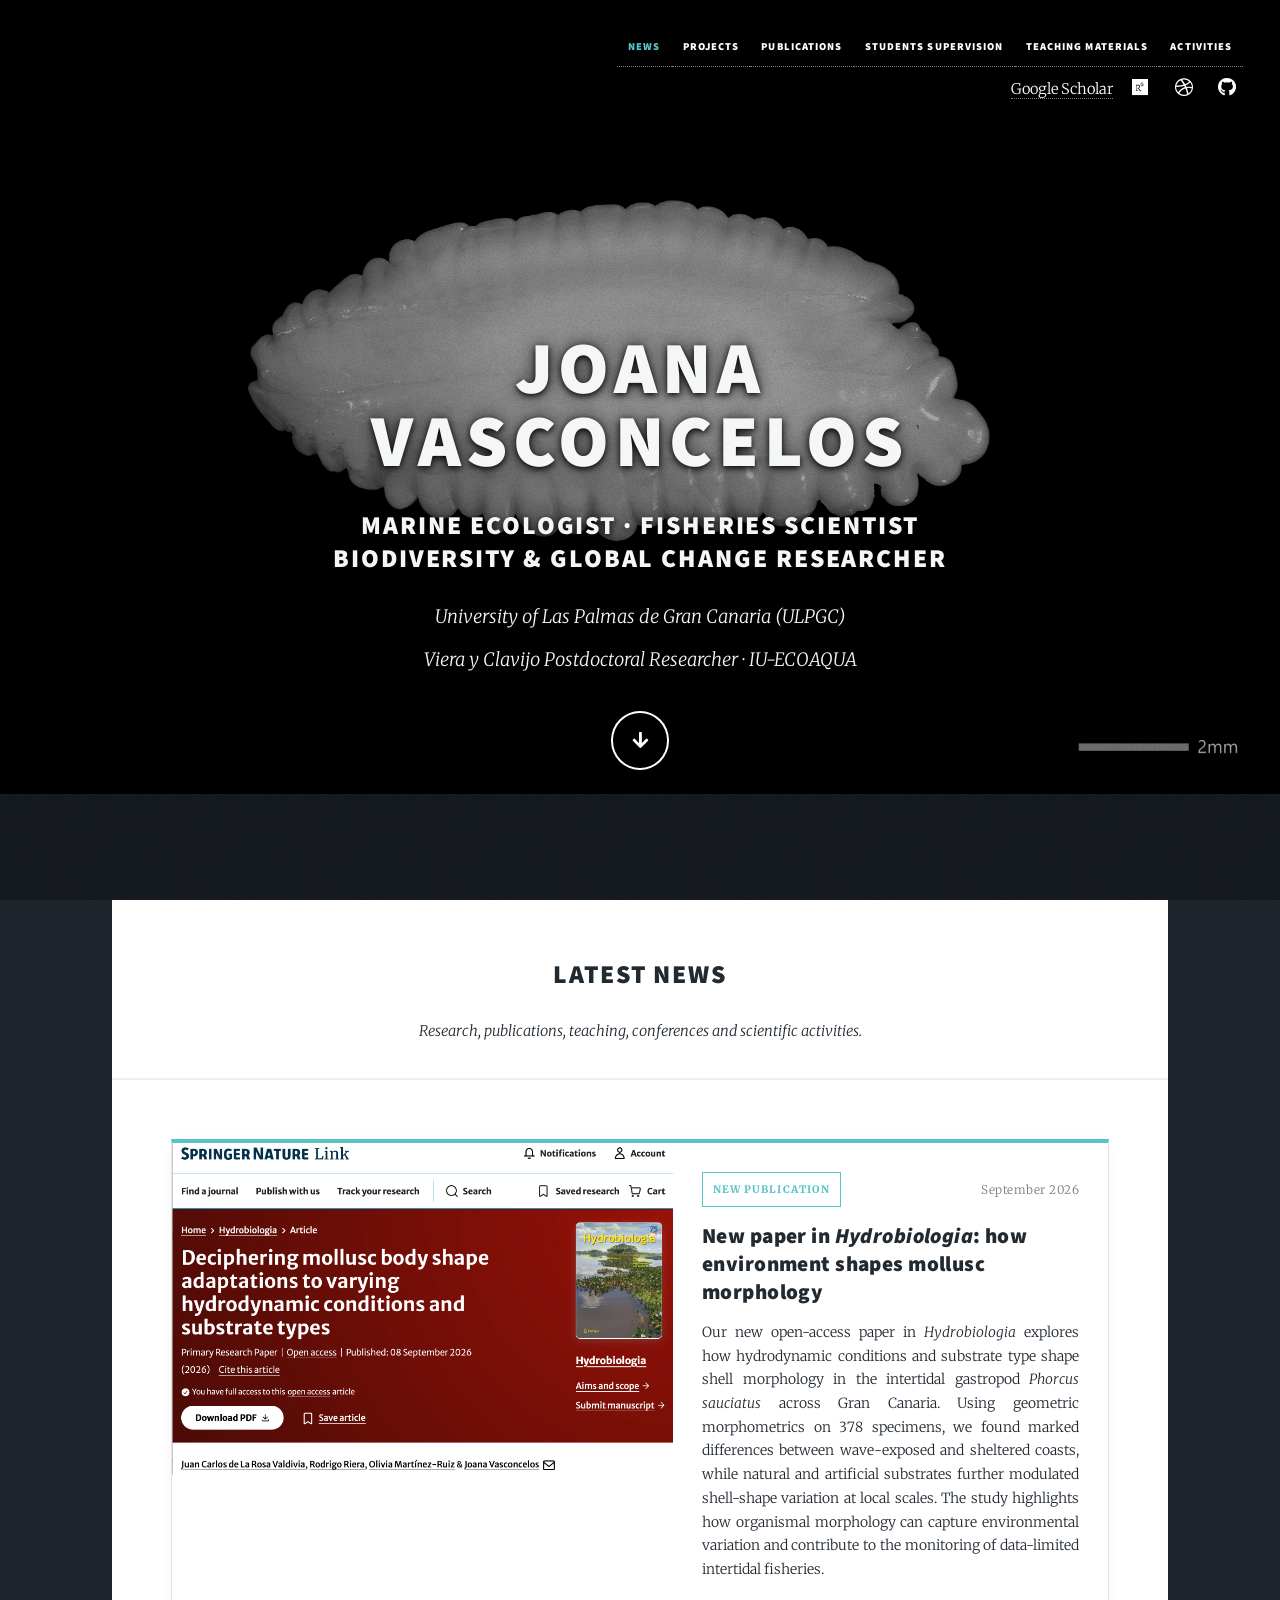
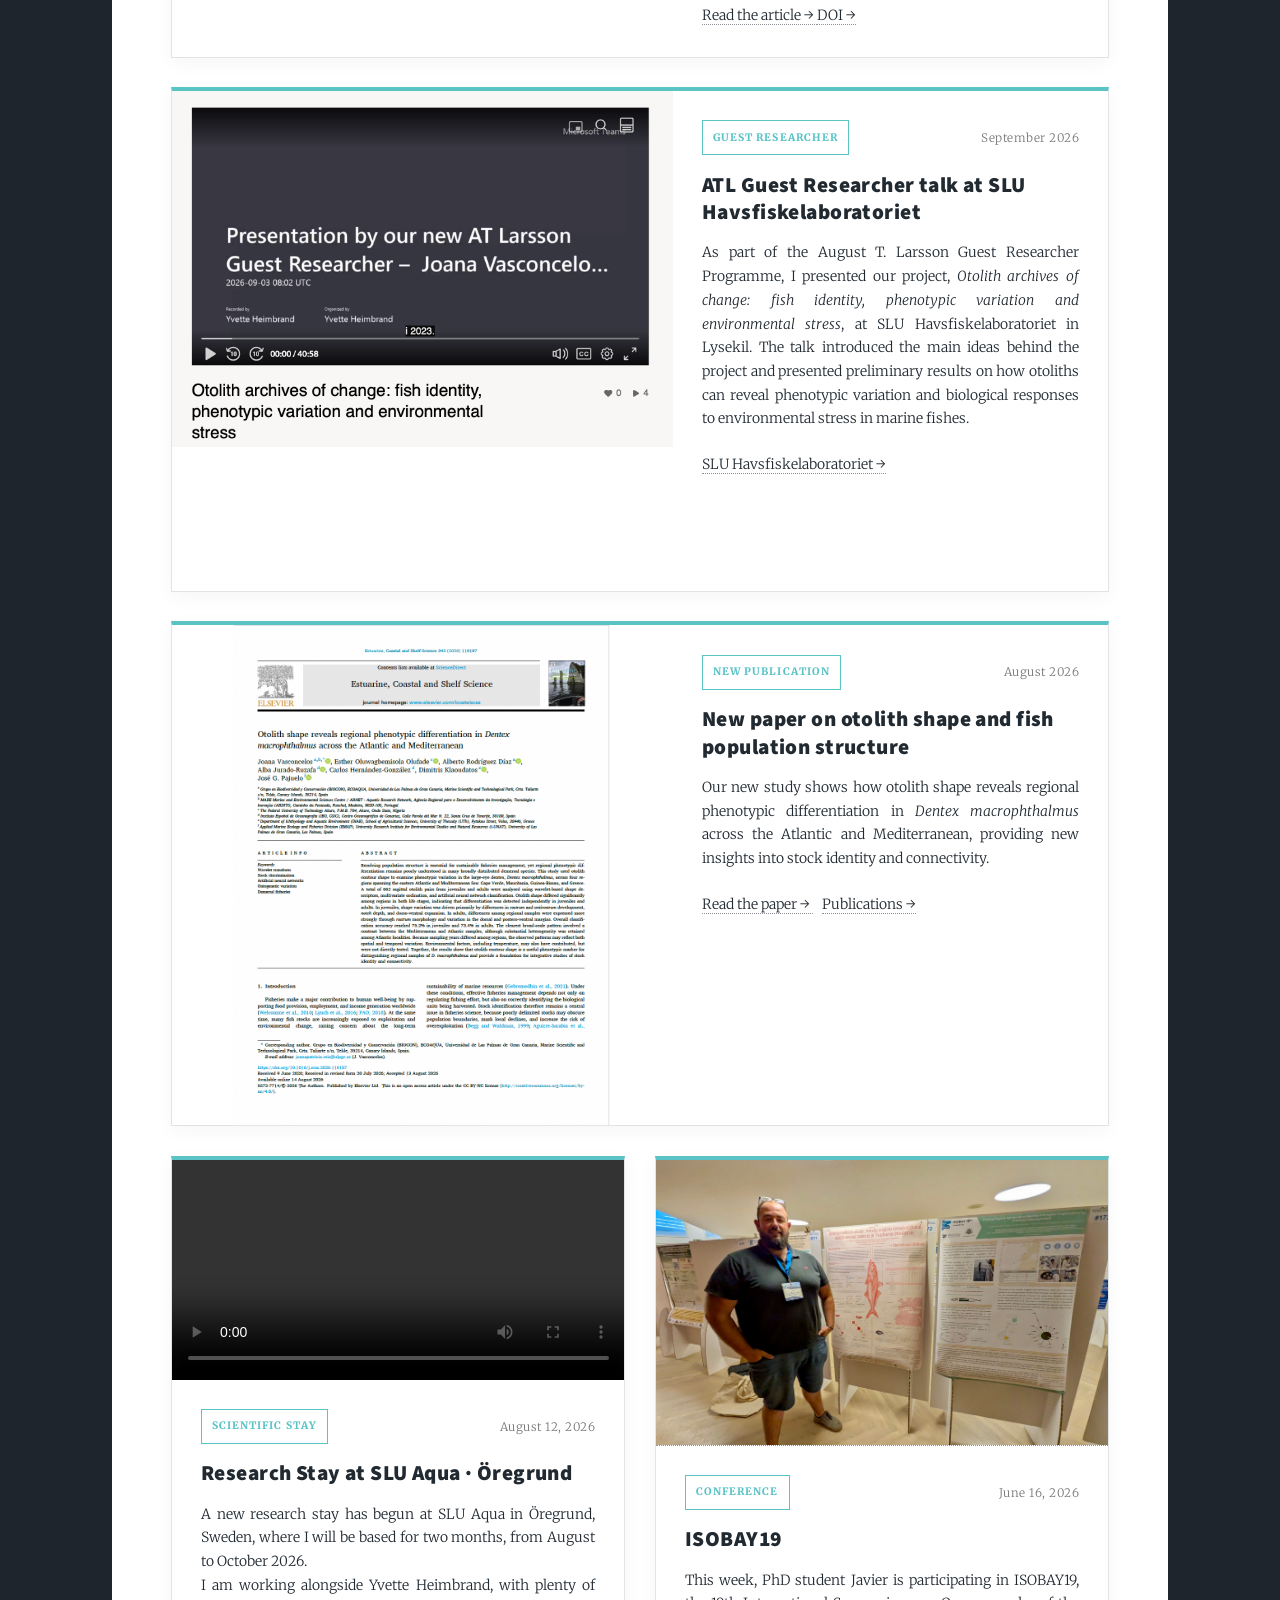
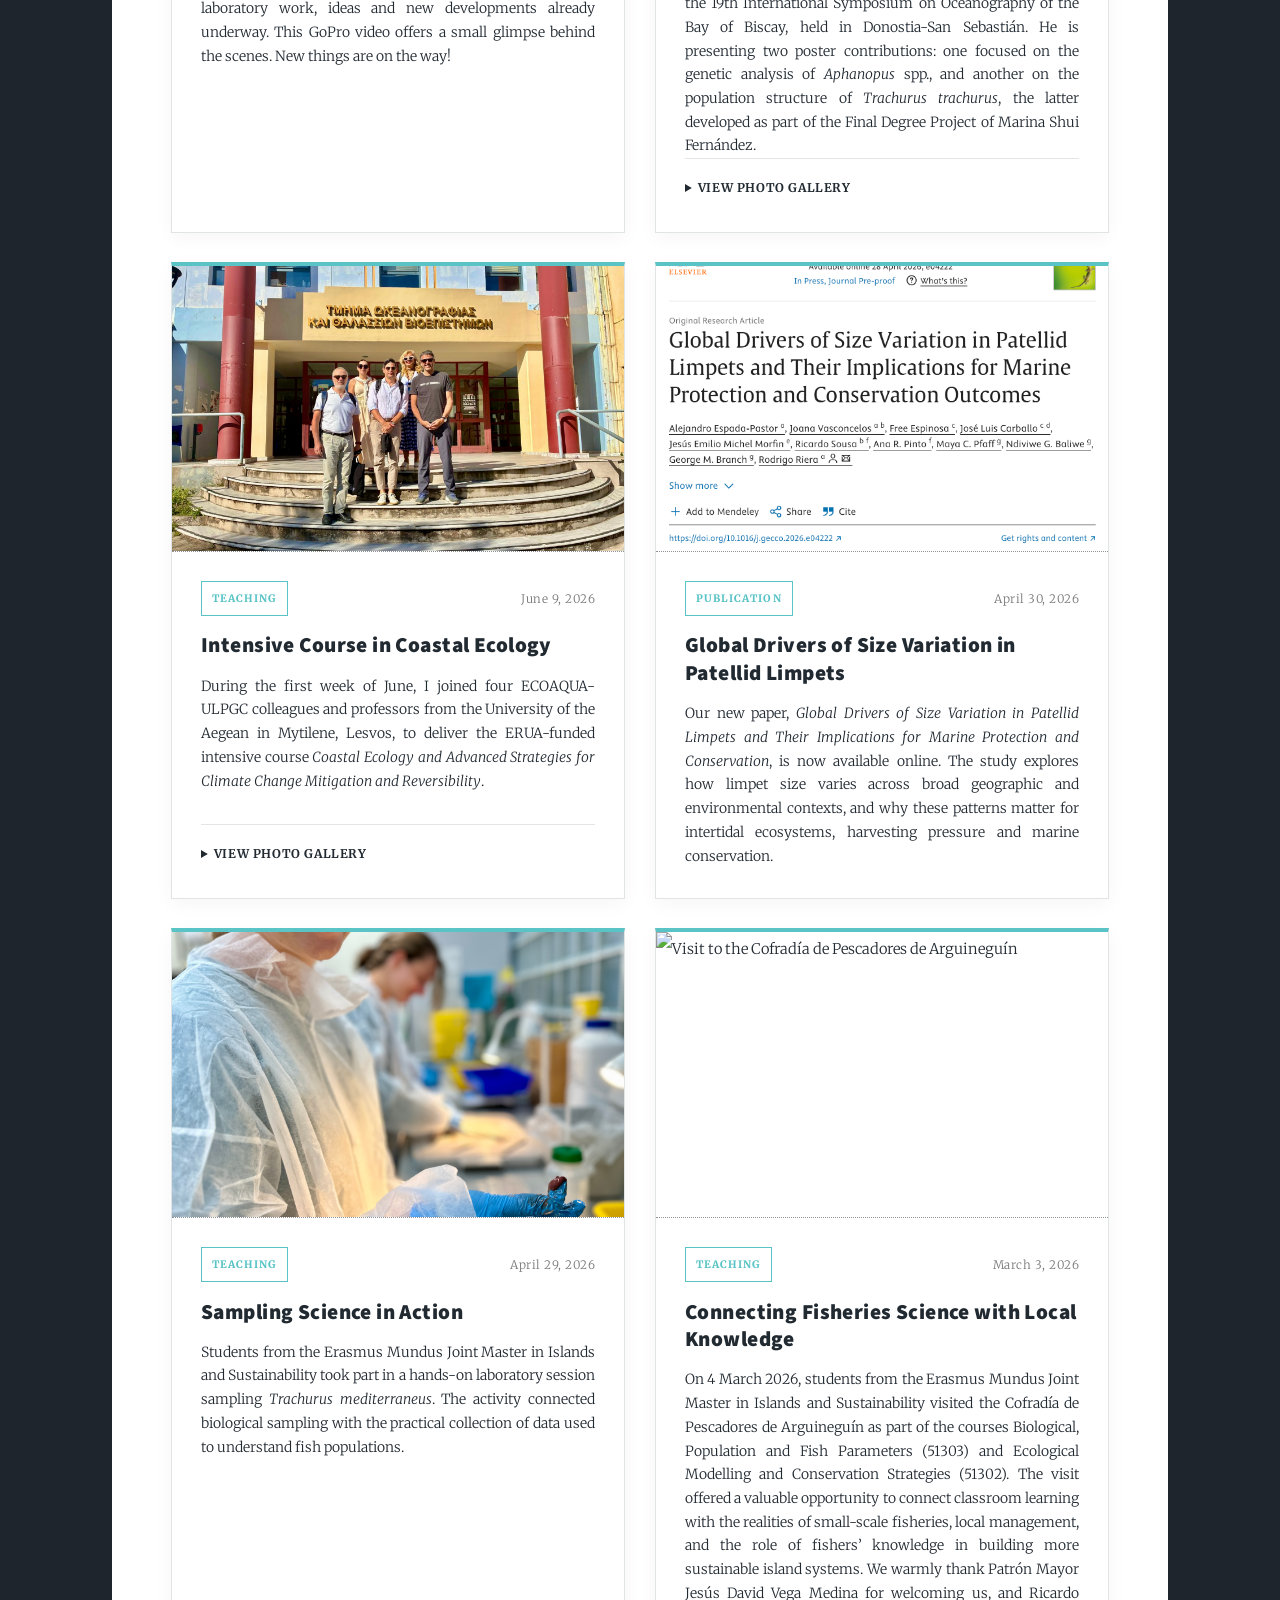
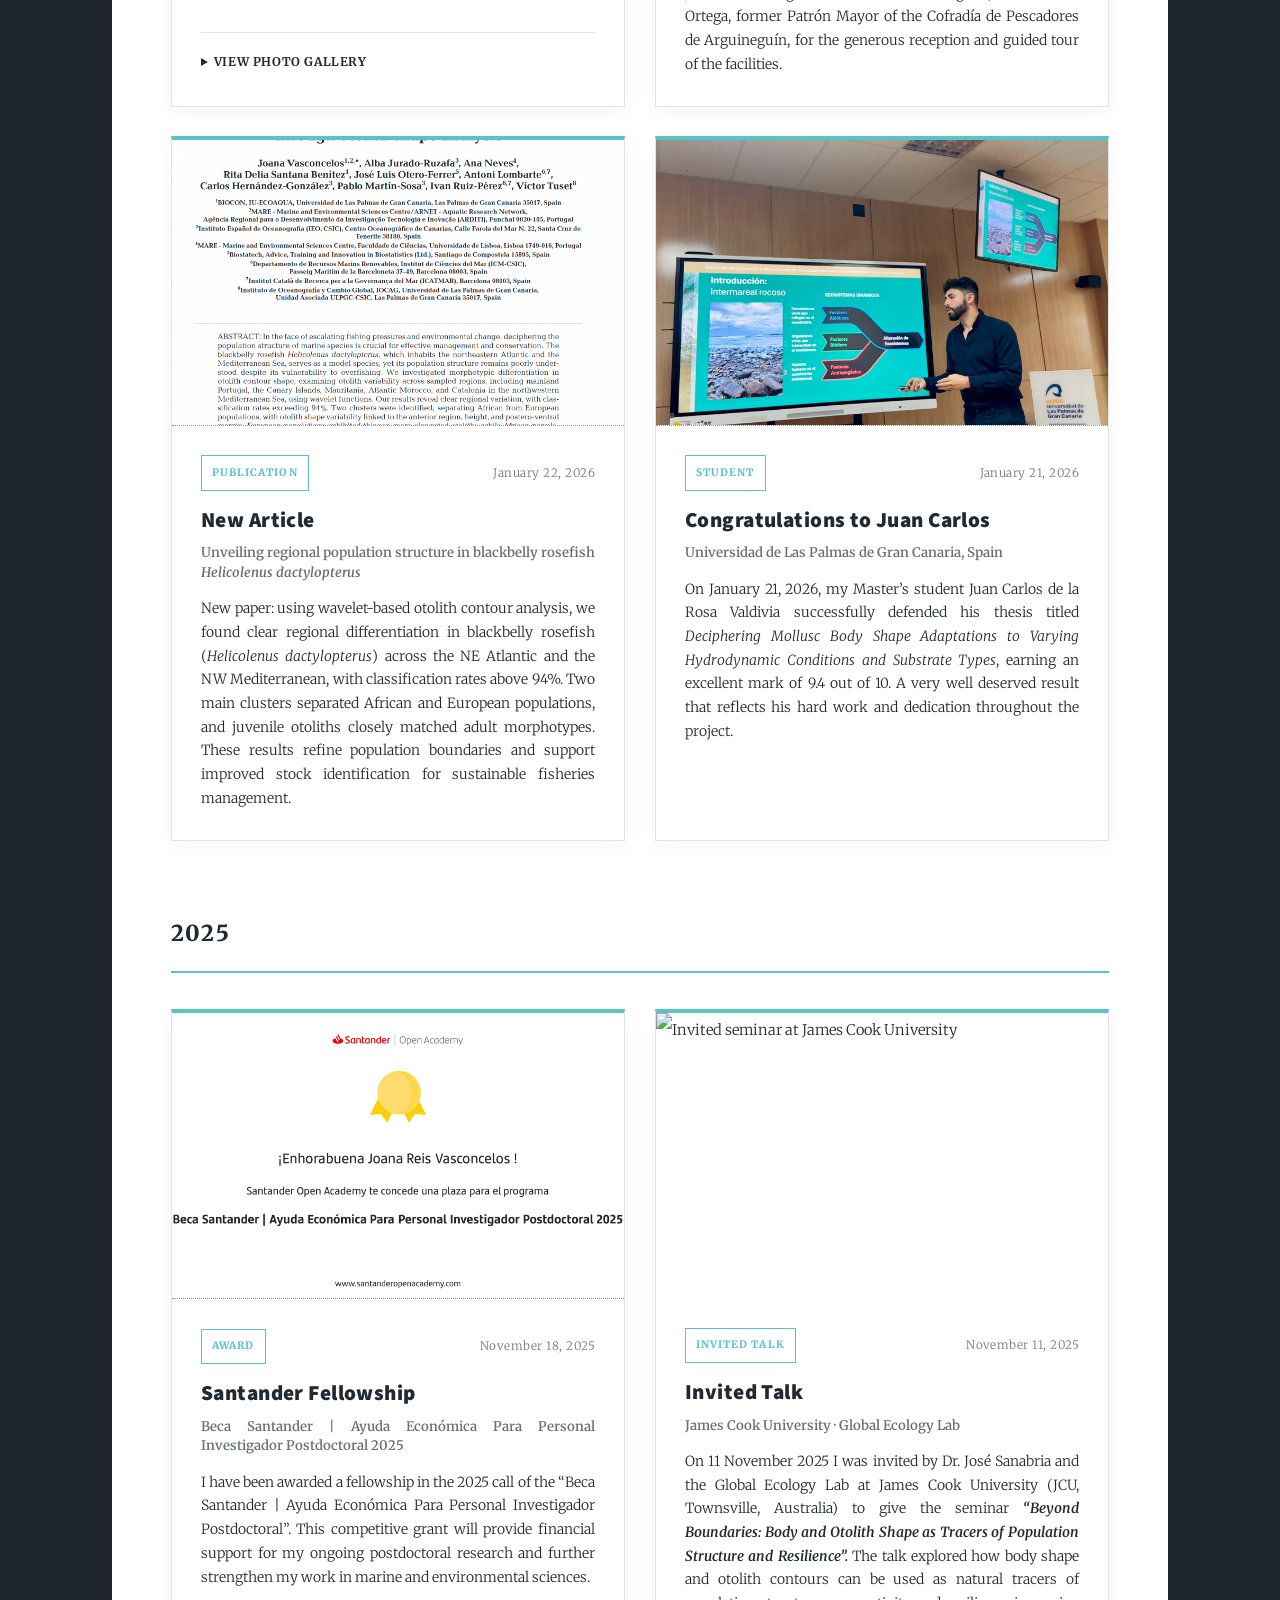
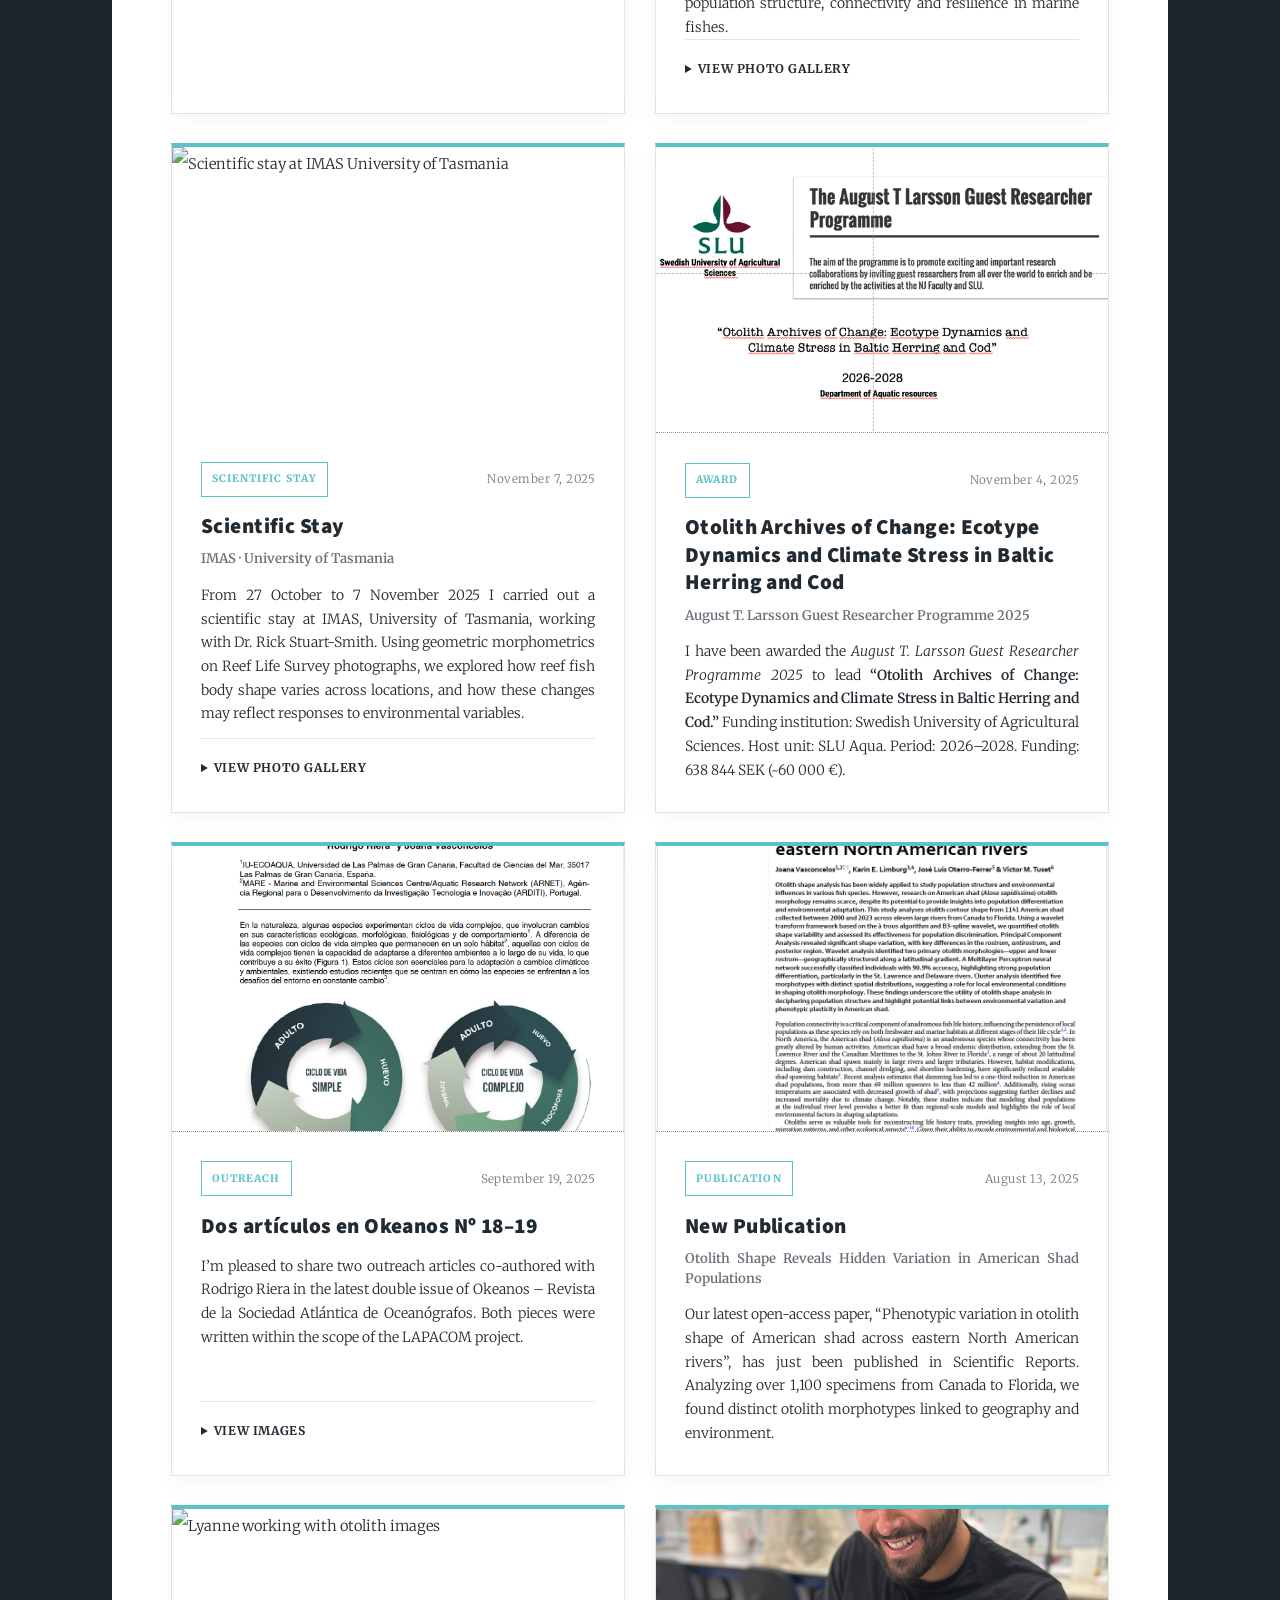
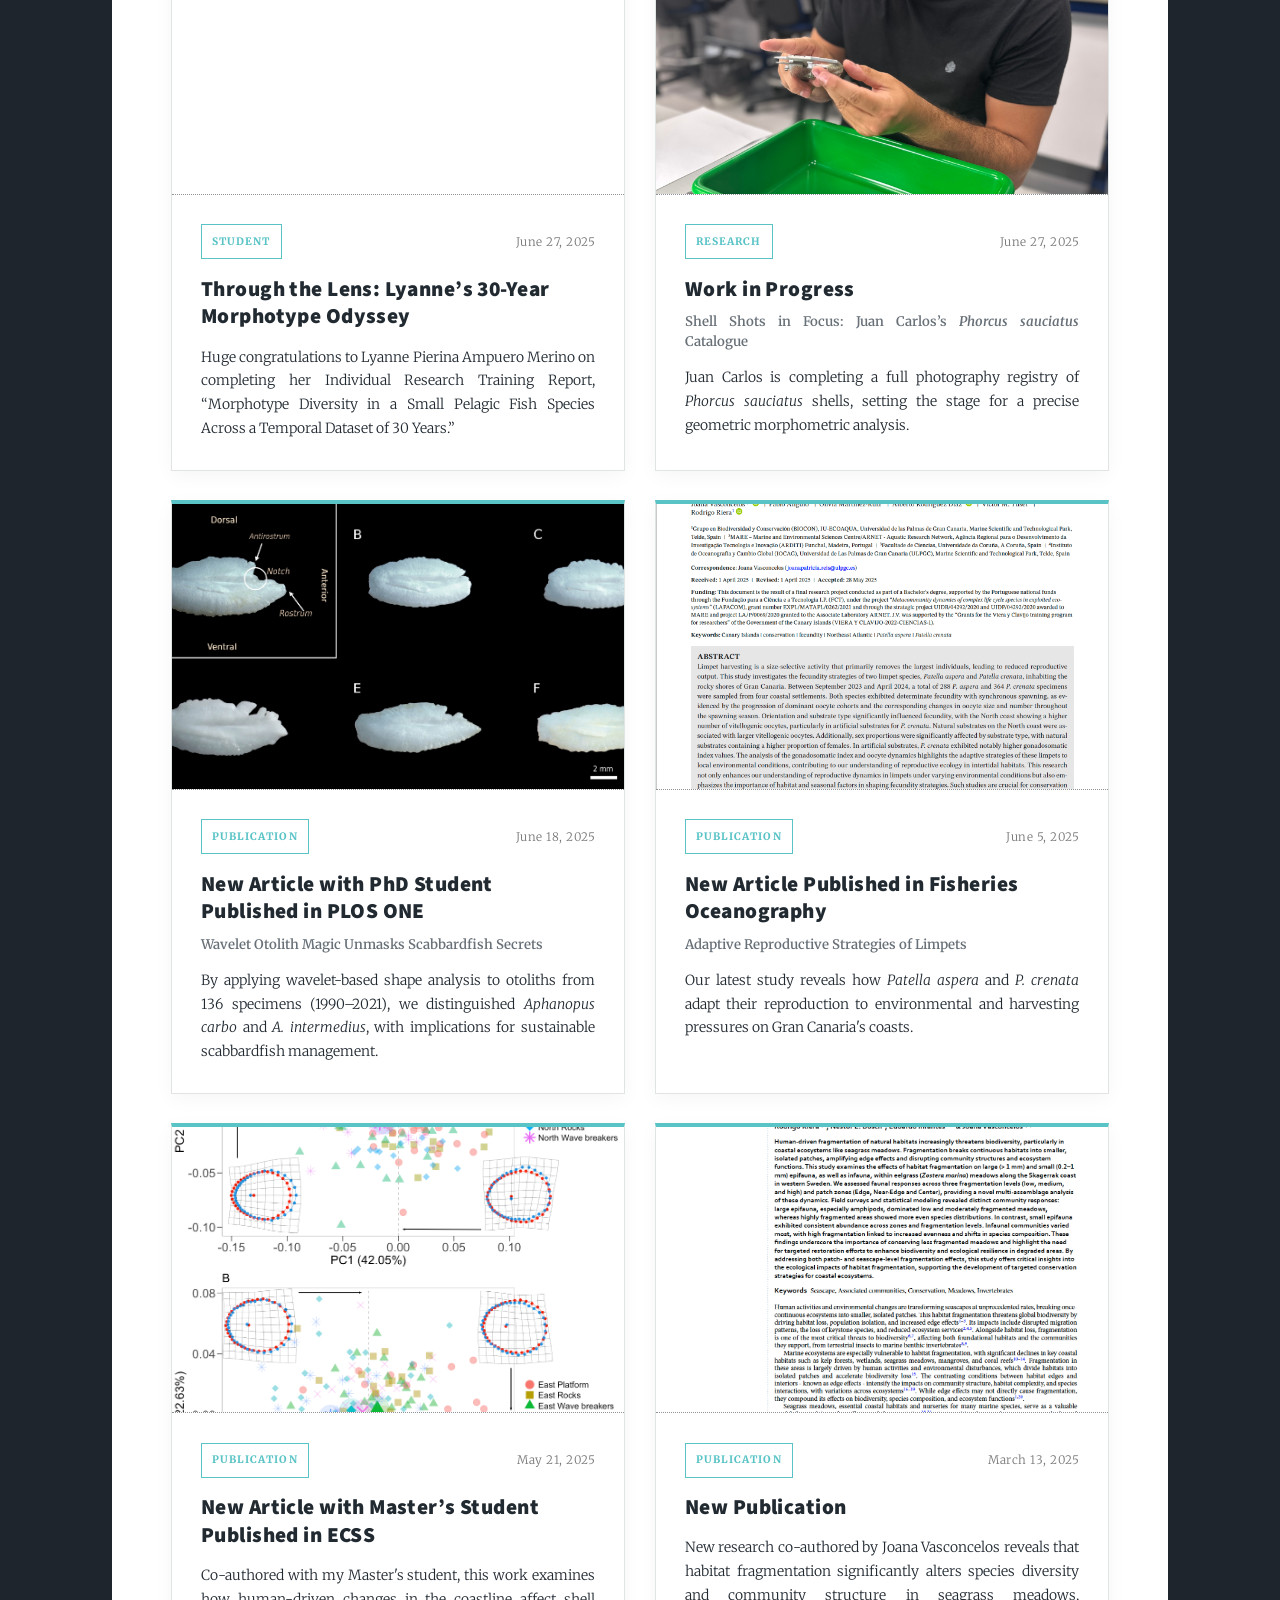
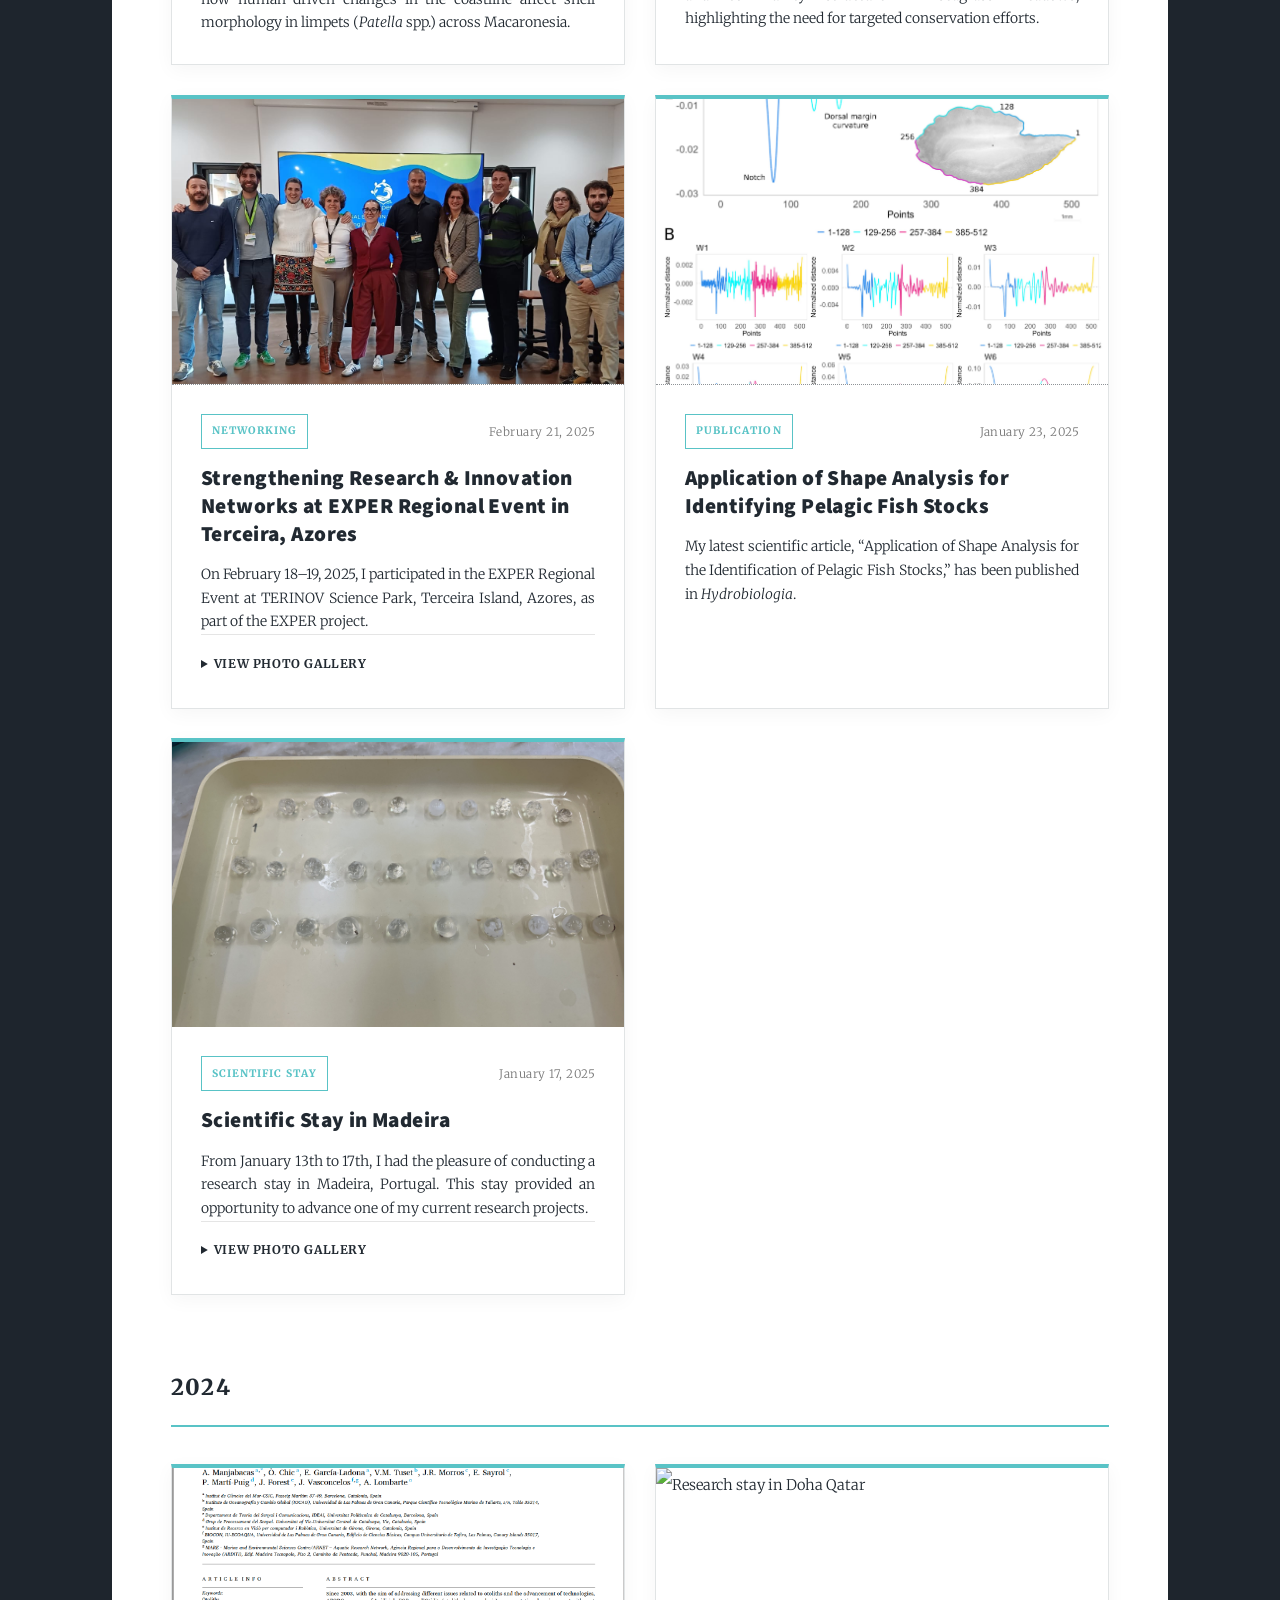
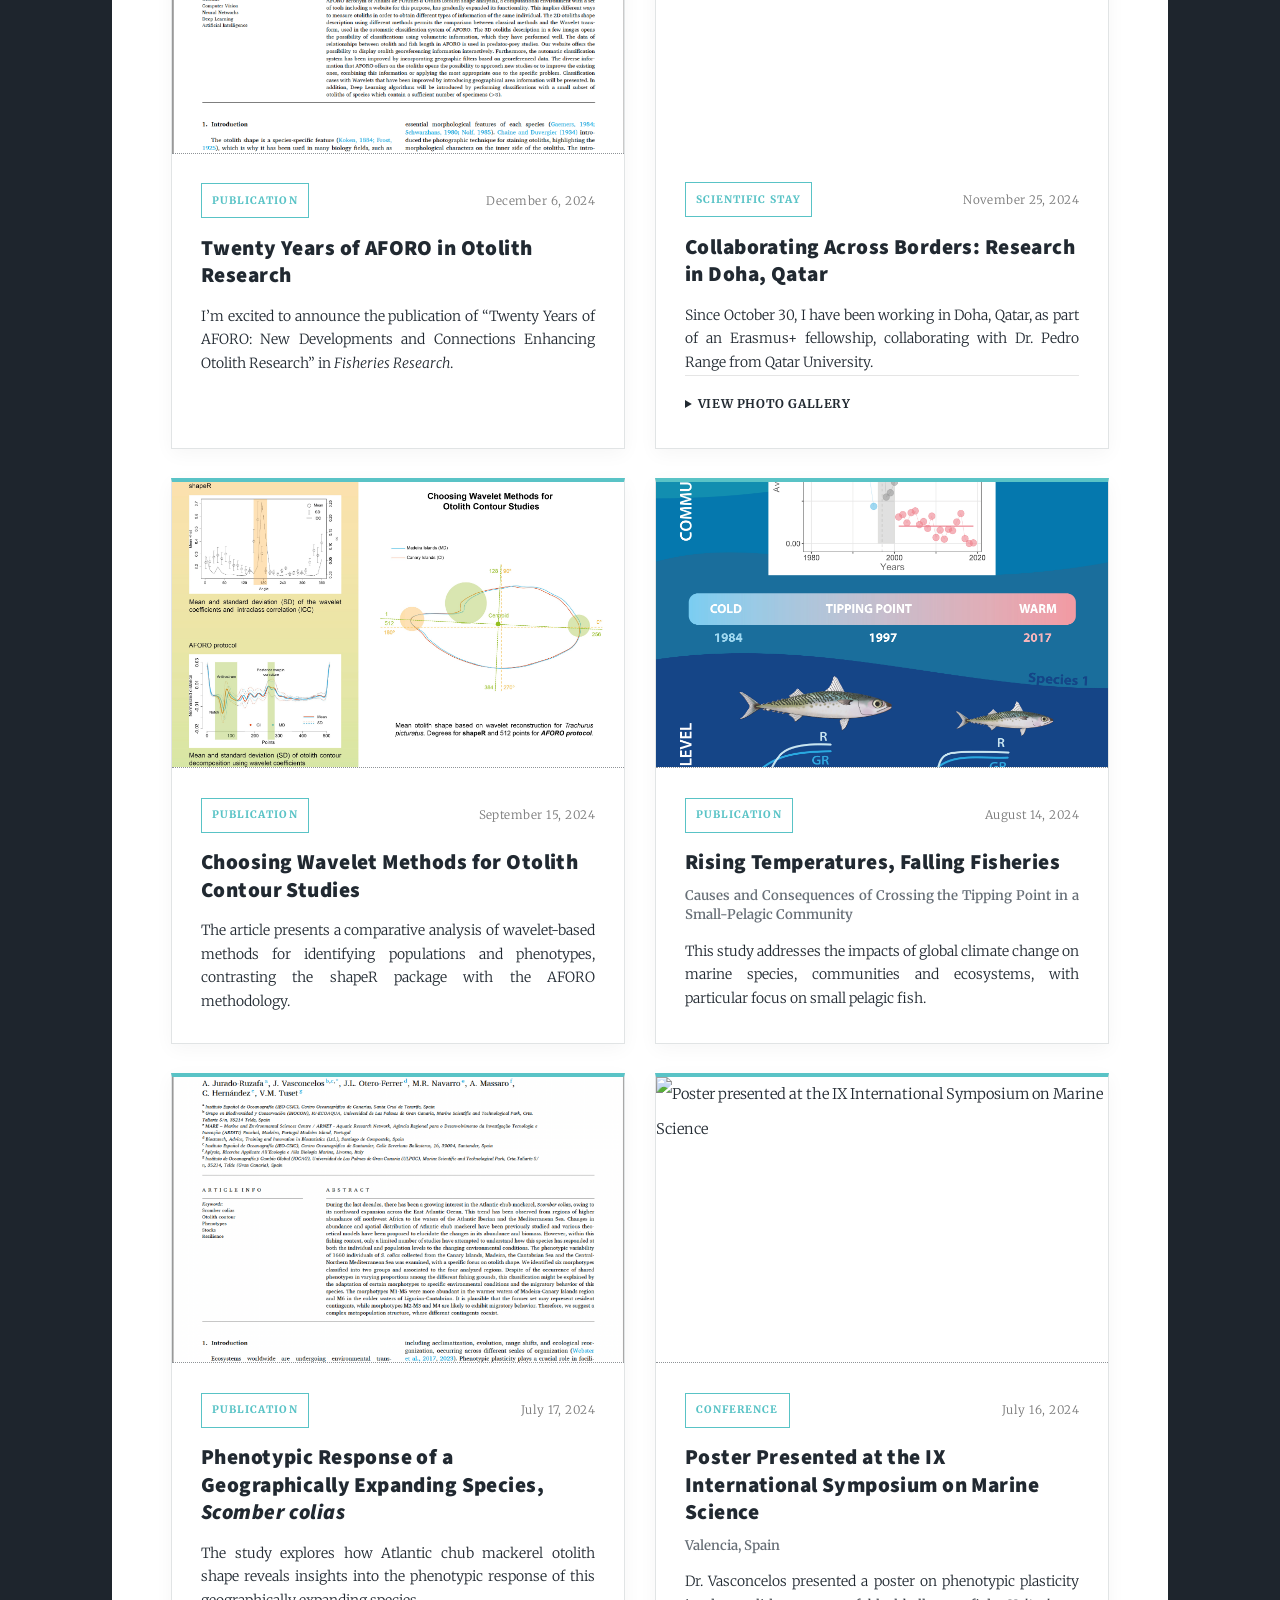
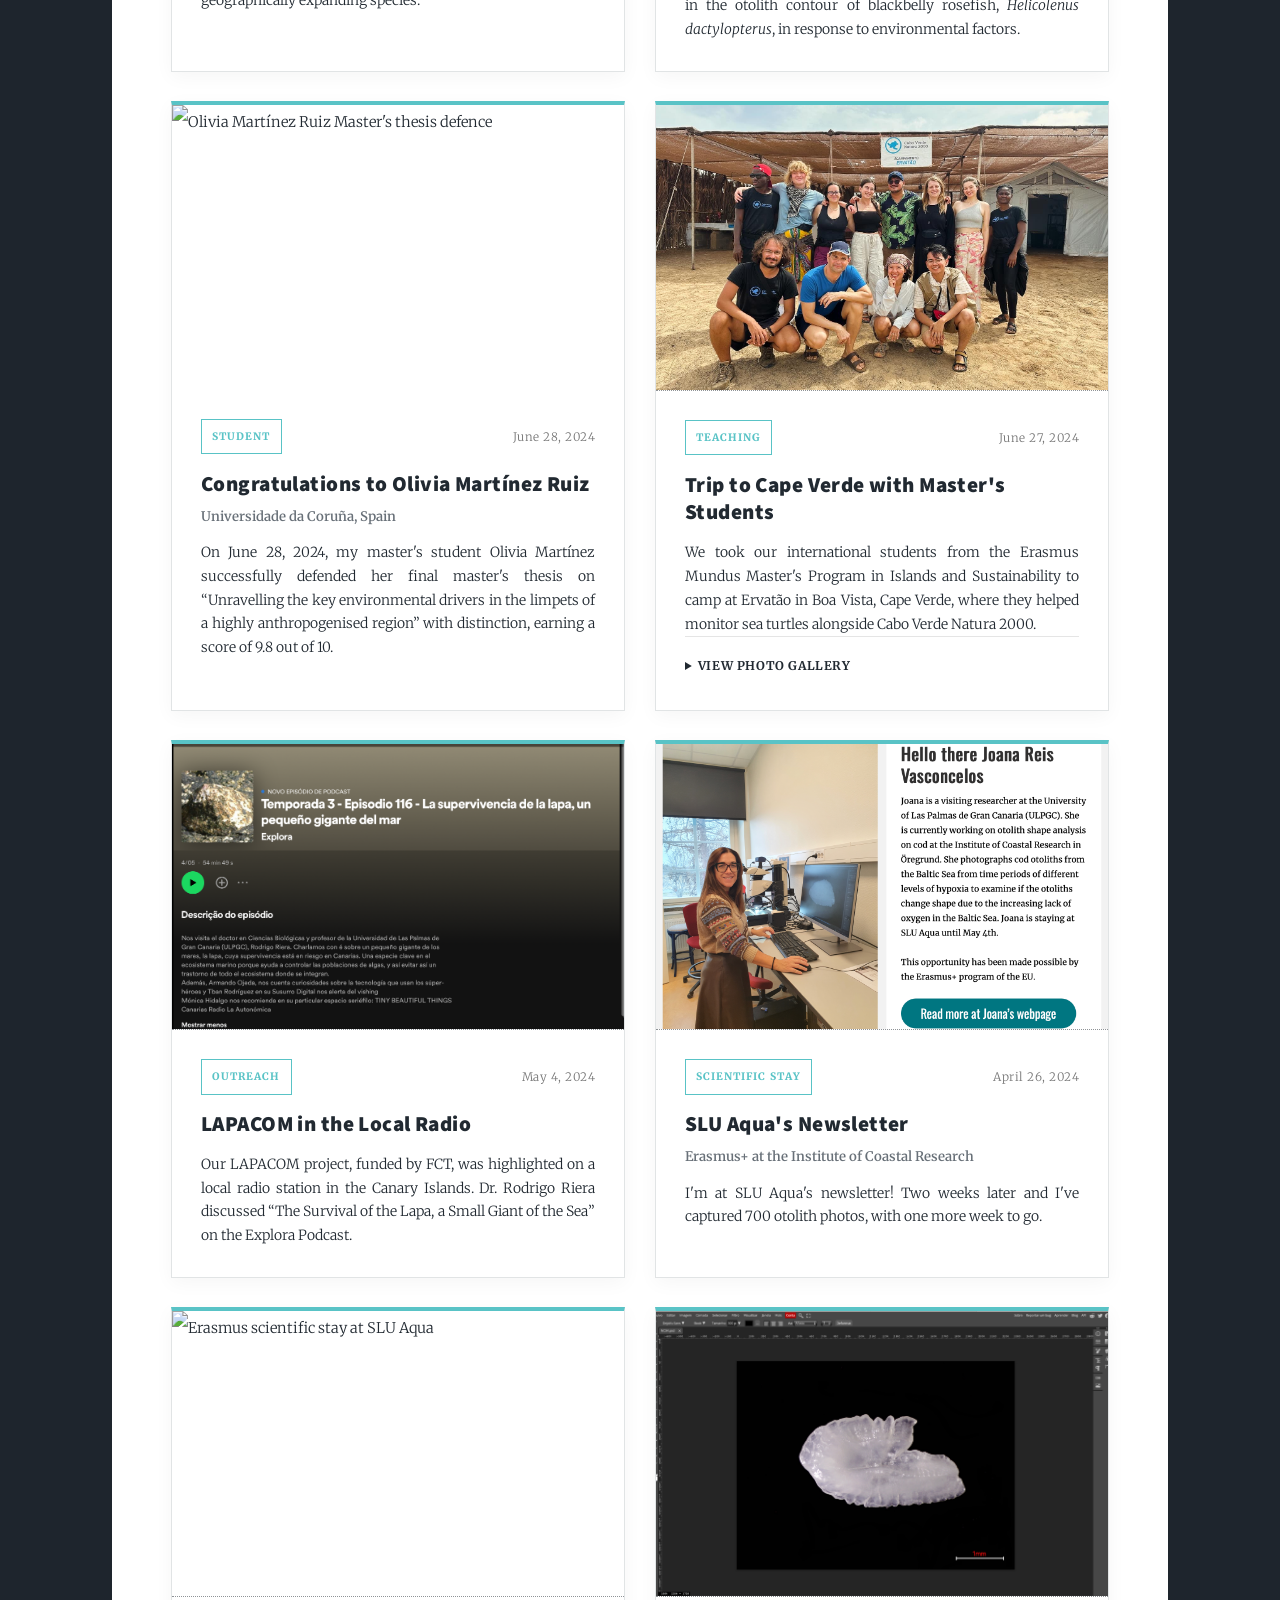
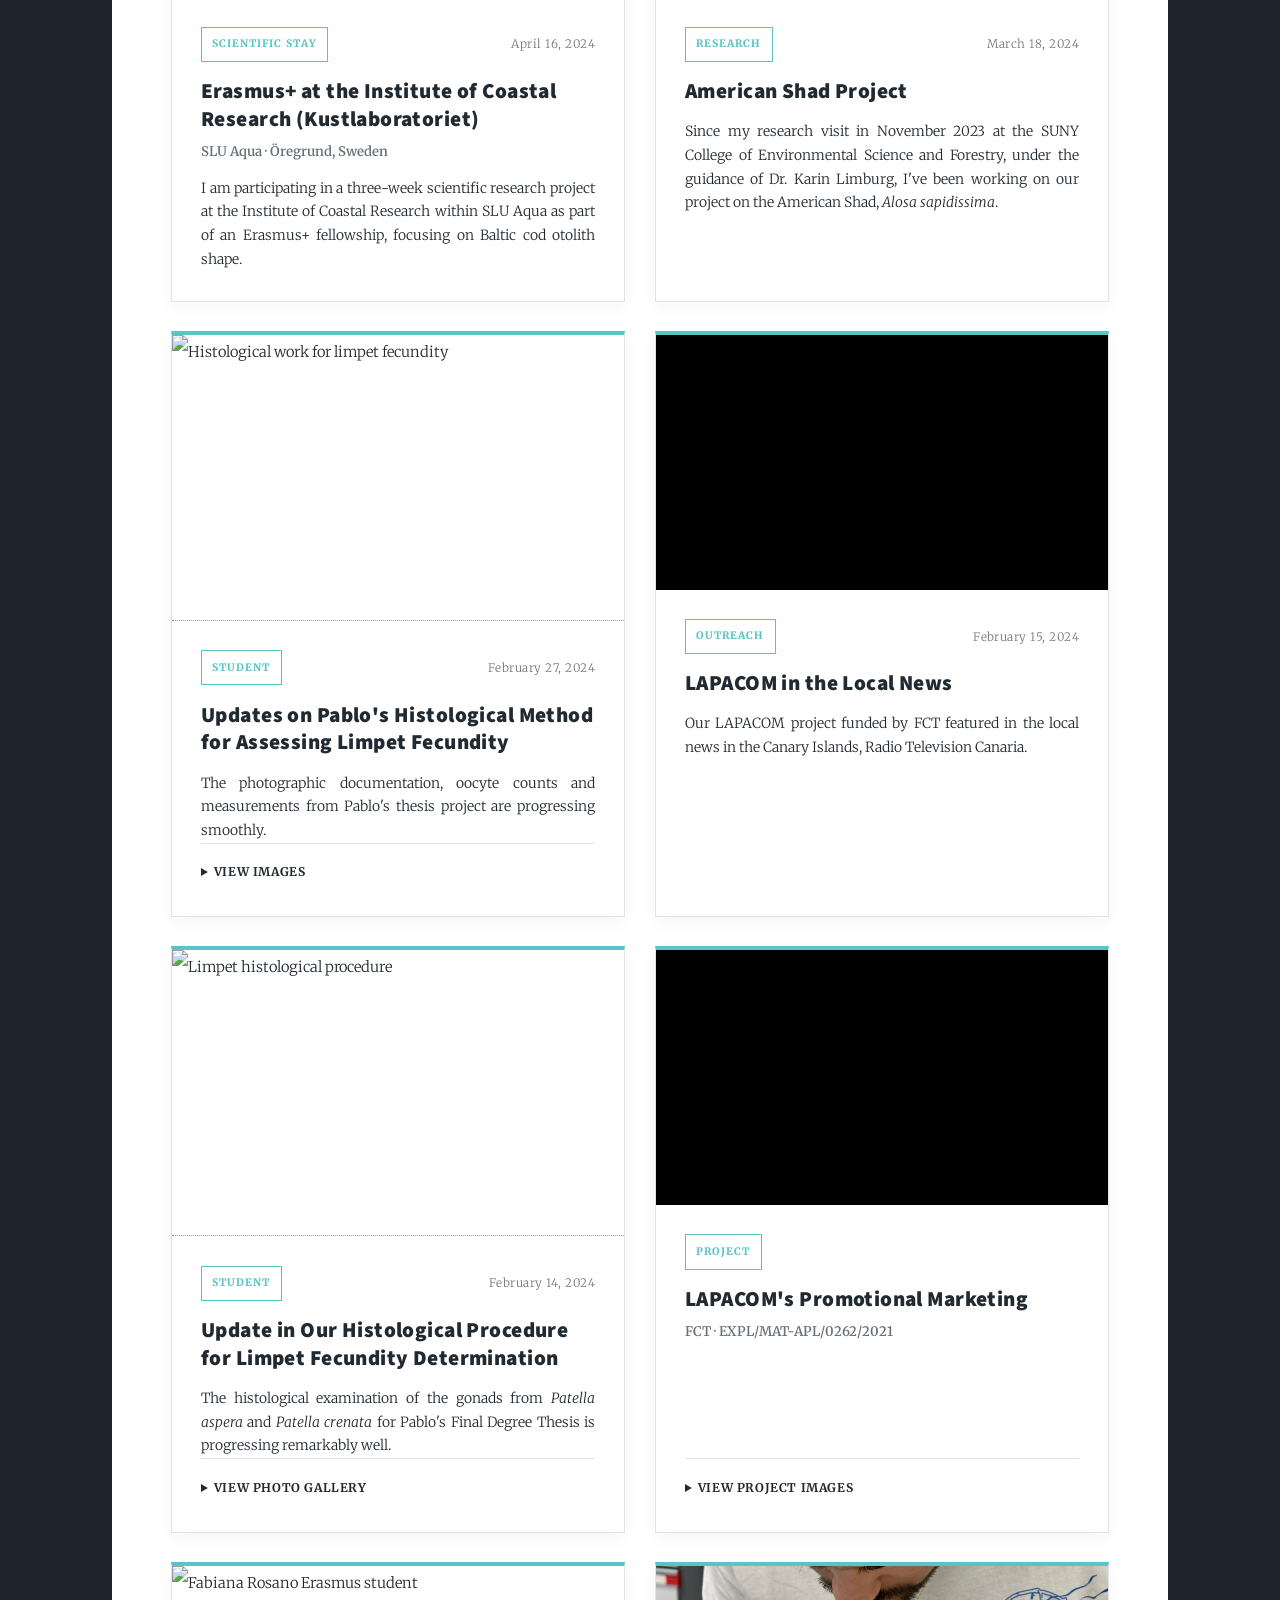
==== commit 3d0a20cf: "Add files via upload" ====
--- a/index.html
+++ b/index.html
@@ -354,7 +354,8 @@
 
 <article id="slu-aqua-oregrund-2026"
 class="news-card">
-    <div class="news-cover news-cover-video">
+    <div class="news-media news-video-square">
+    
 
         <video
             controls
--- a/assets/css/main.css
+++ b/assets/css/main.css
@@ -6204,29 +6204,47 @@
 
 }
 
+
 /* =========================================================
-   NEWS - SQUARE GOPRO VIDEO
+   NEWS - GOPRO VIDEO
    ========================================================= */
 
 .news-video-square {
-    aspect-ratio: 1 / 1;
-    height: 100%;
-    min-height: 430px;
+    height: 220px
+}
+
+.news-video-square {
+    min-height: 0
+}
+
+.news-video-square {
+    overflow: hidden
 }
 
 .news-video-square video {
-    width: 100%;
-    height: 100%;
-    object-fit: cover;
-    display: block;
+    width: 100%
+}
+
+.news-video-square video {
+    height: 100%
+}
+
+.news-video-square video {
+    object-fit: cover
+}
+
+.news-video-square video {
+    display: block
 }
 
 @media screen and (max-width: 980px) {
 
     .news-video-square {
-        height: auto;
-        min-height: 0;
-        aspect-ratio: 1 / 1;
+        height: auto
+    }
+
+    .news-video-square {
+        aspect-ratio: 16 / 9
     }
 
 }
@@ -6338,4 +6356,5 @@
 
 .news-links {
     margin-top: 1.5rem
-}+}
+
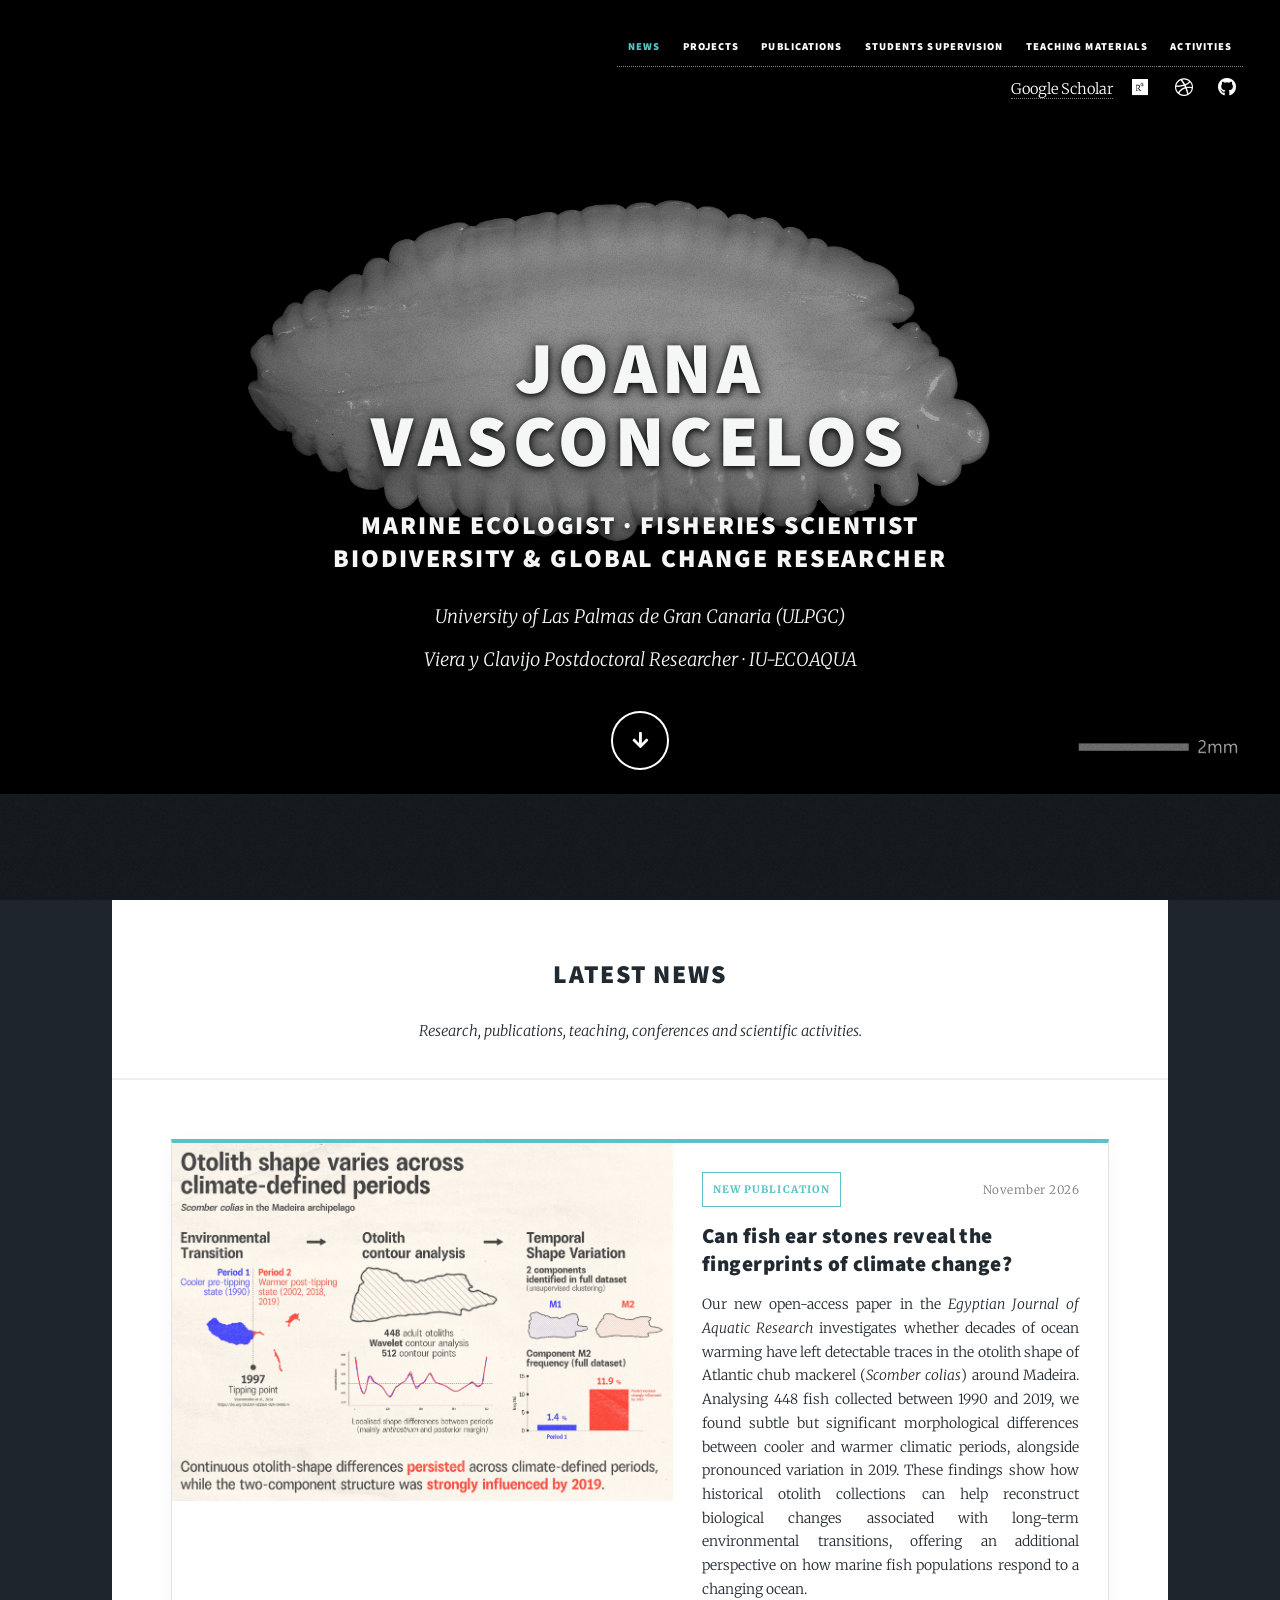
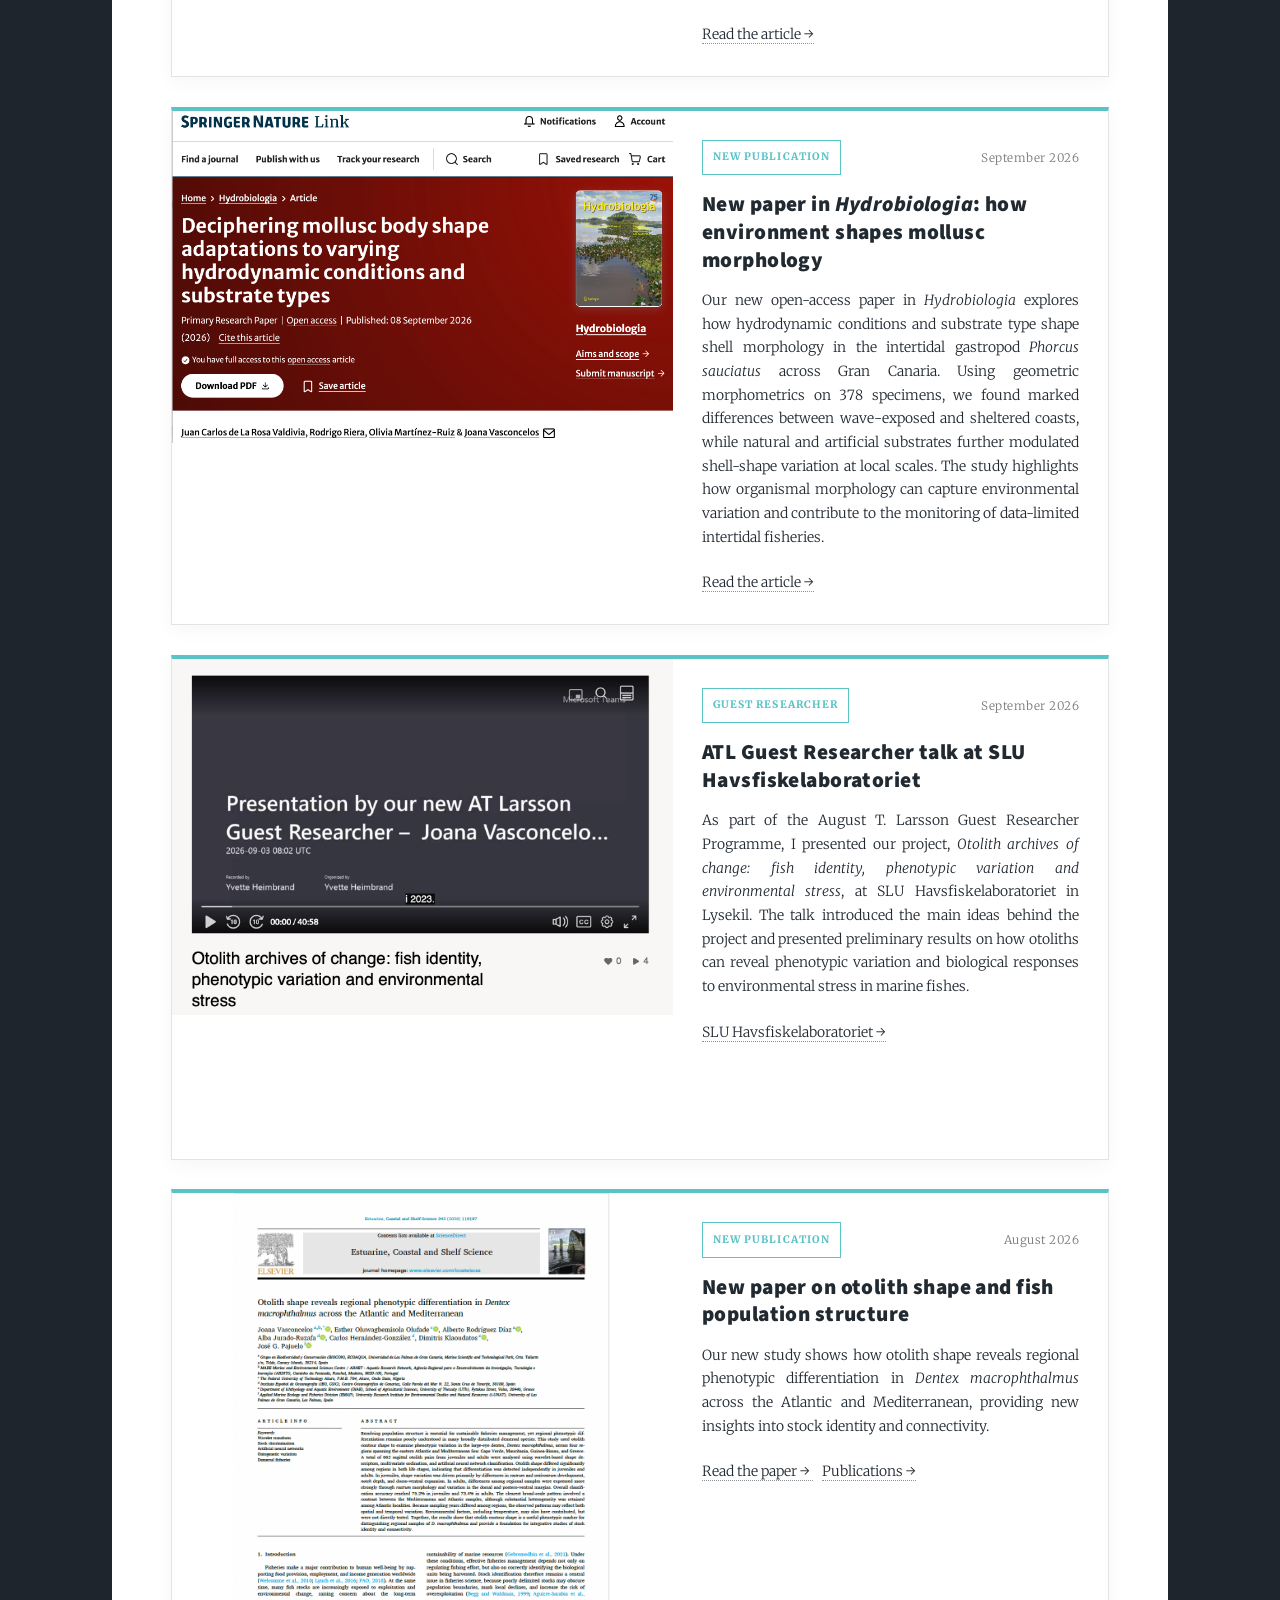
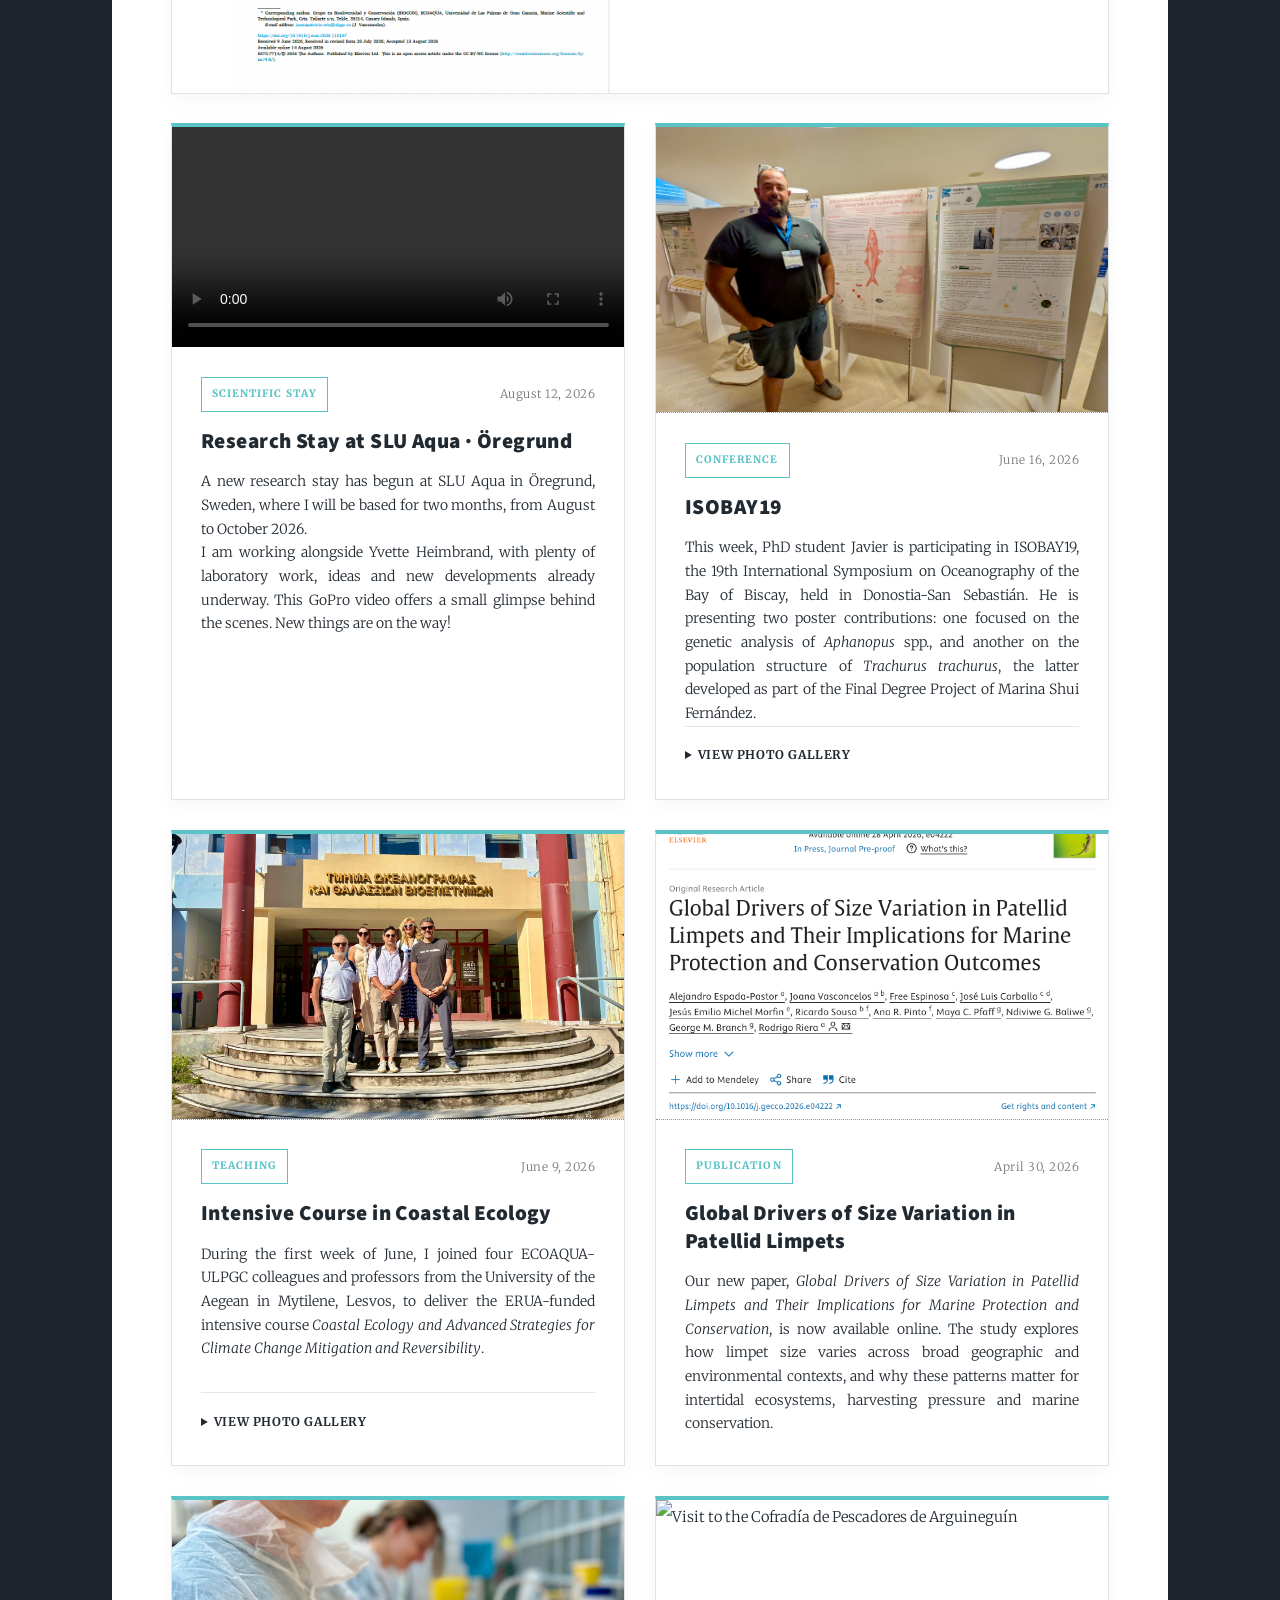
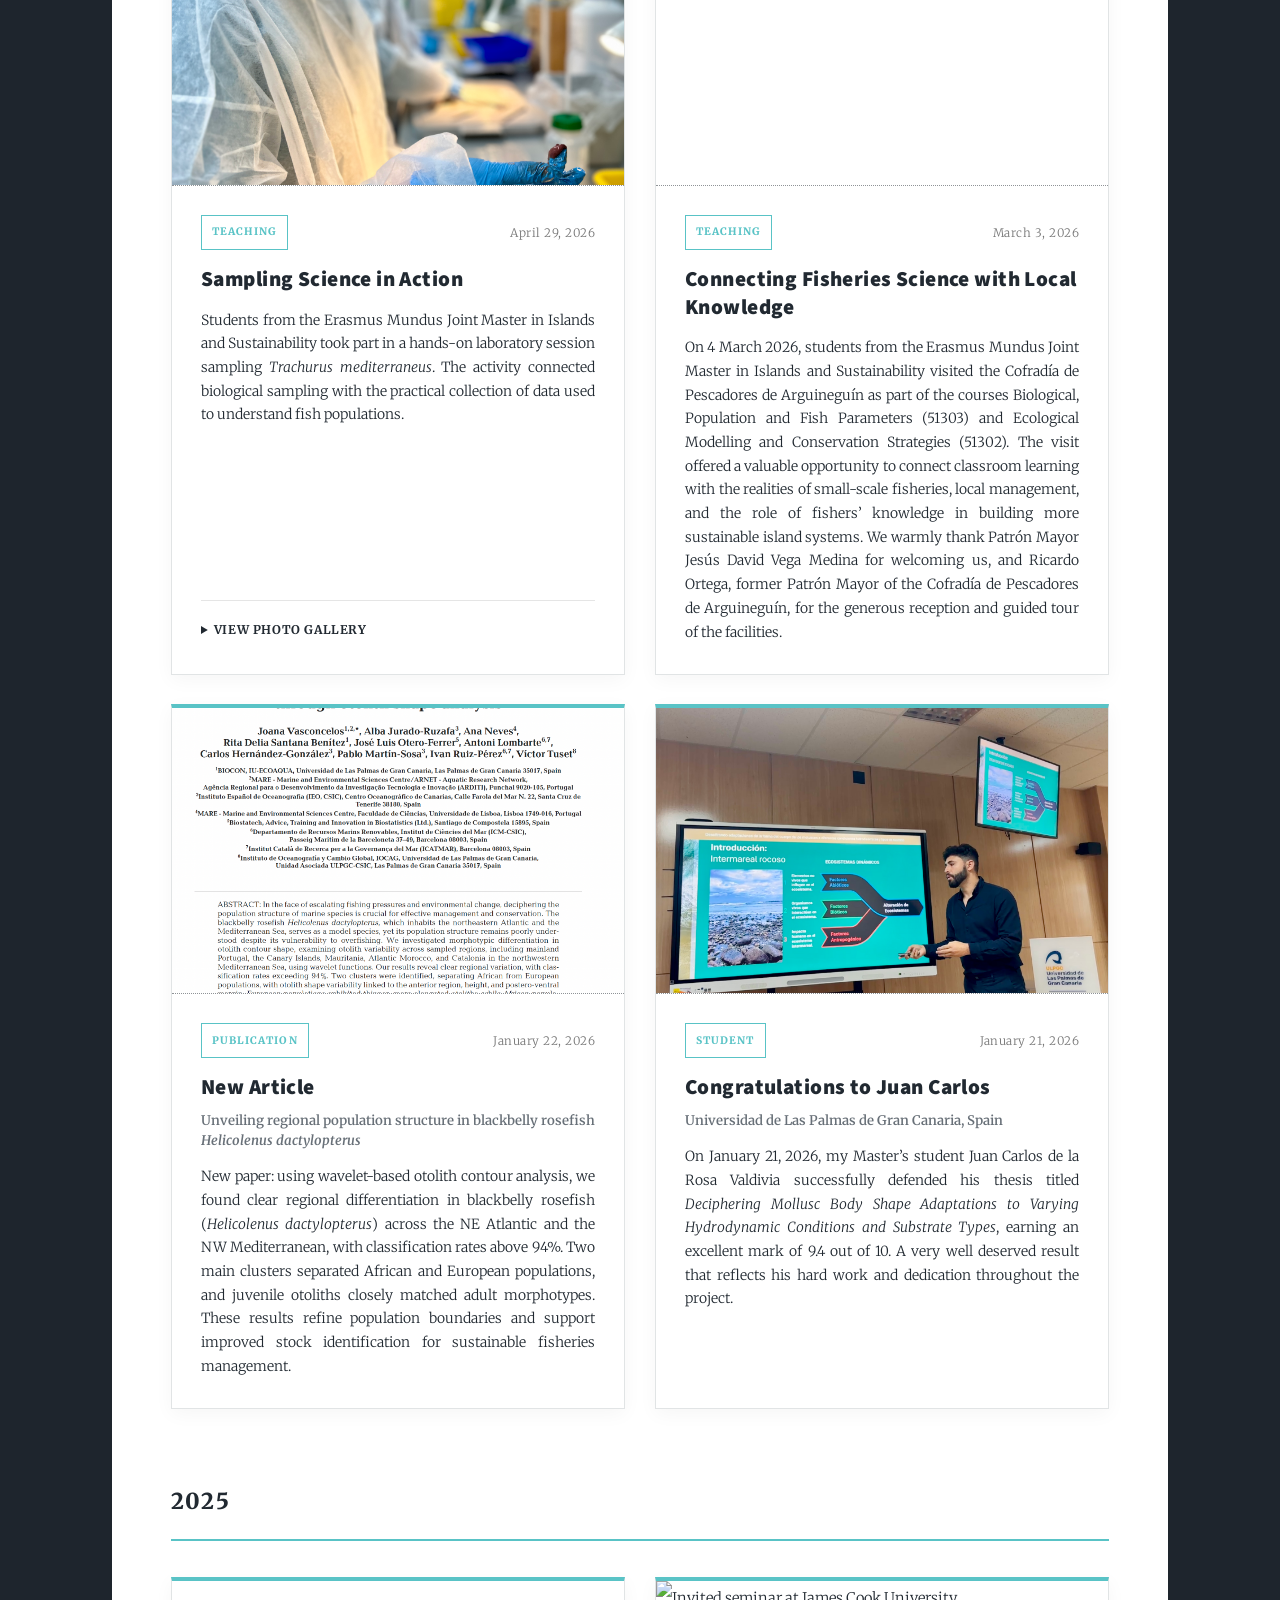
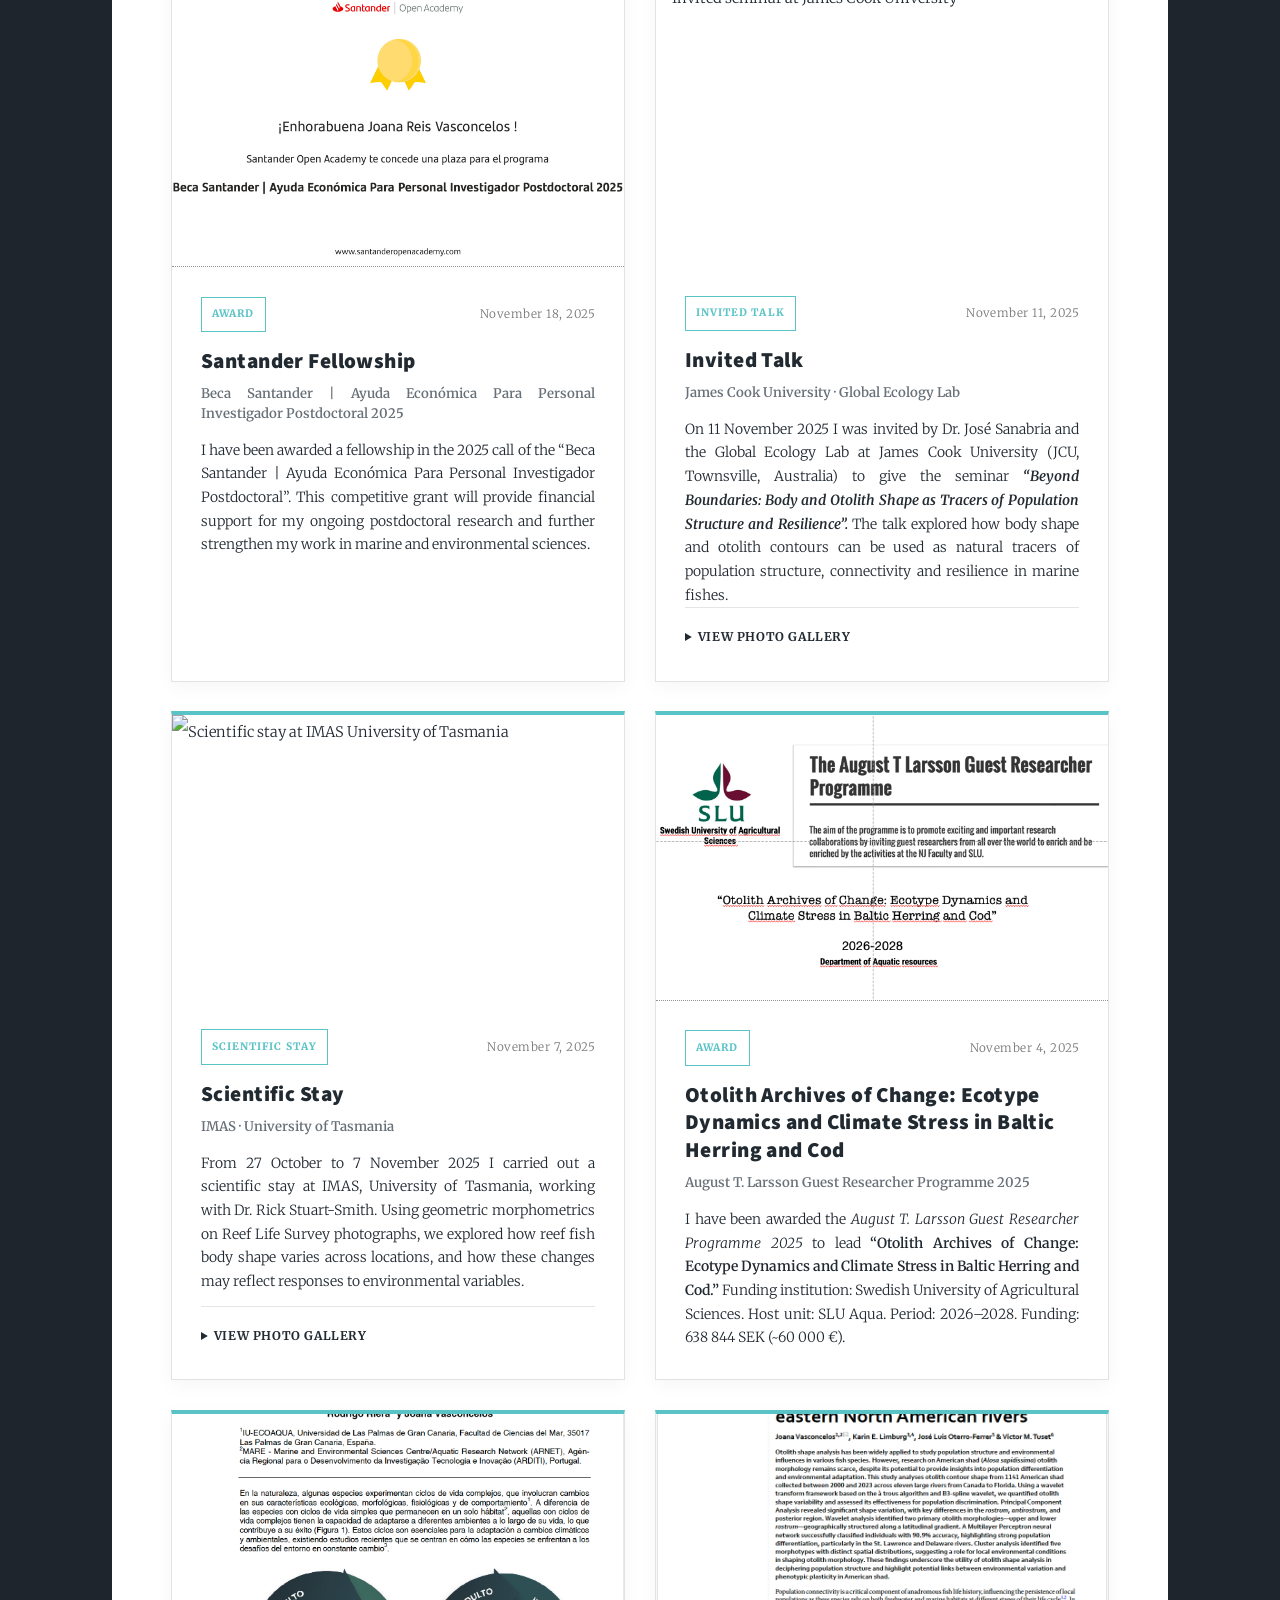
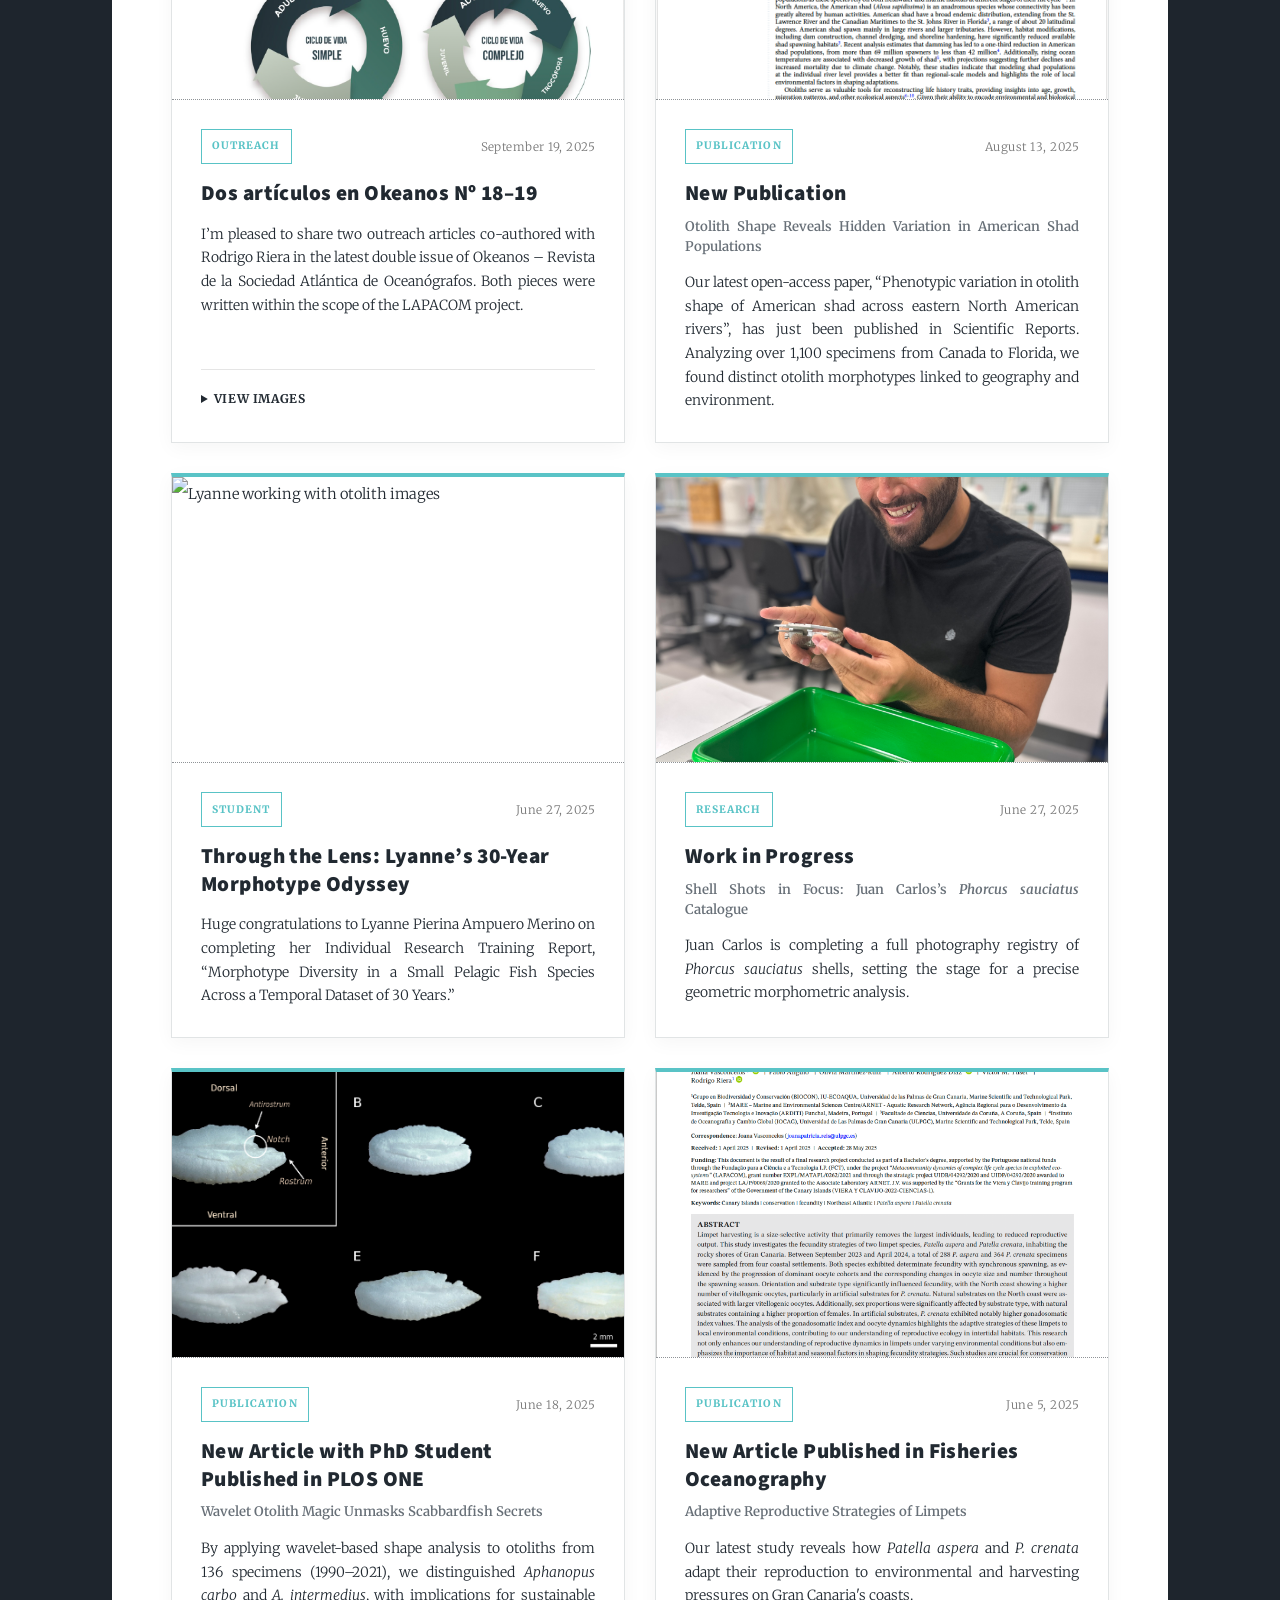
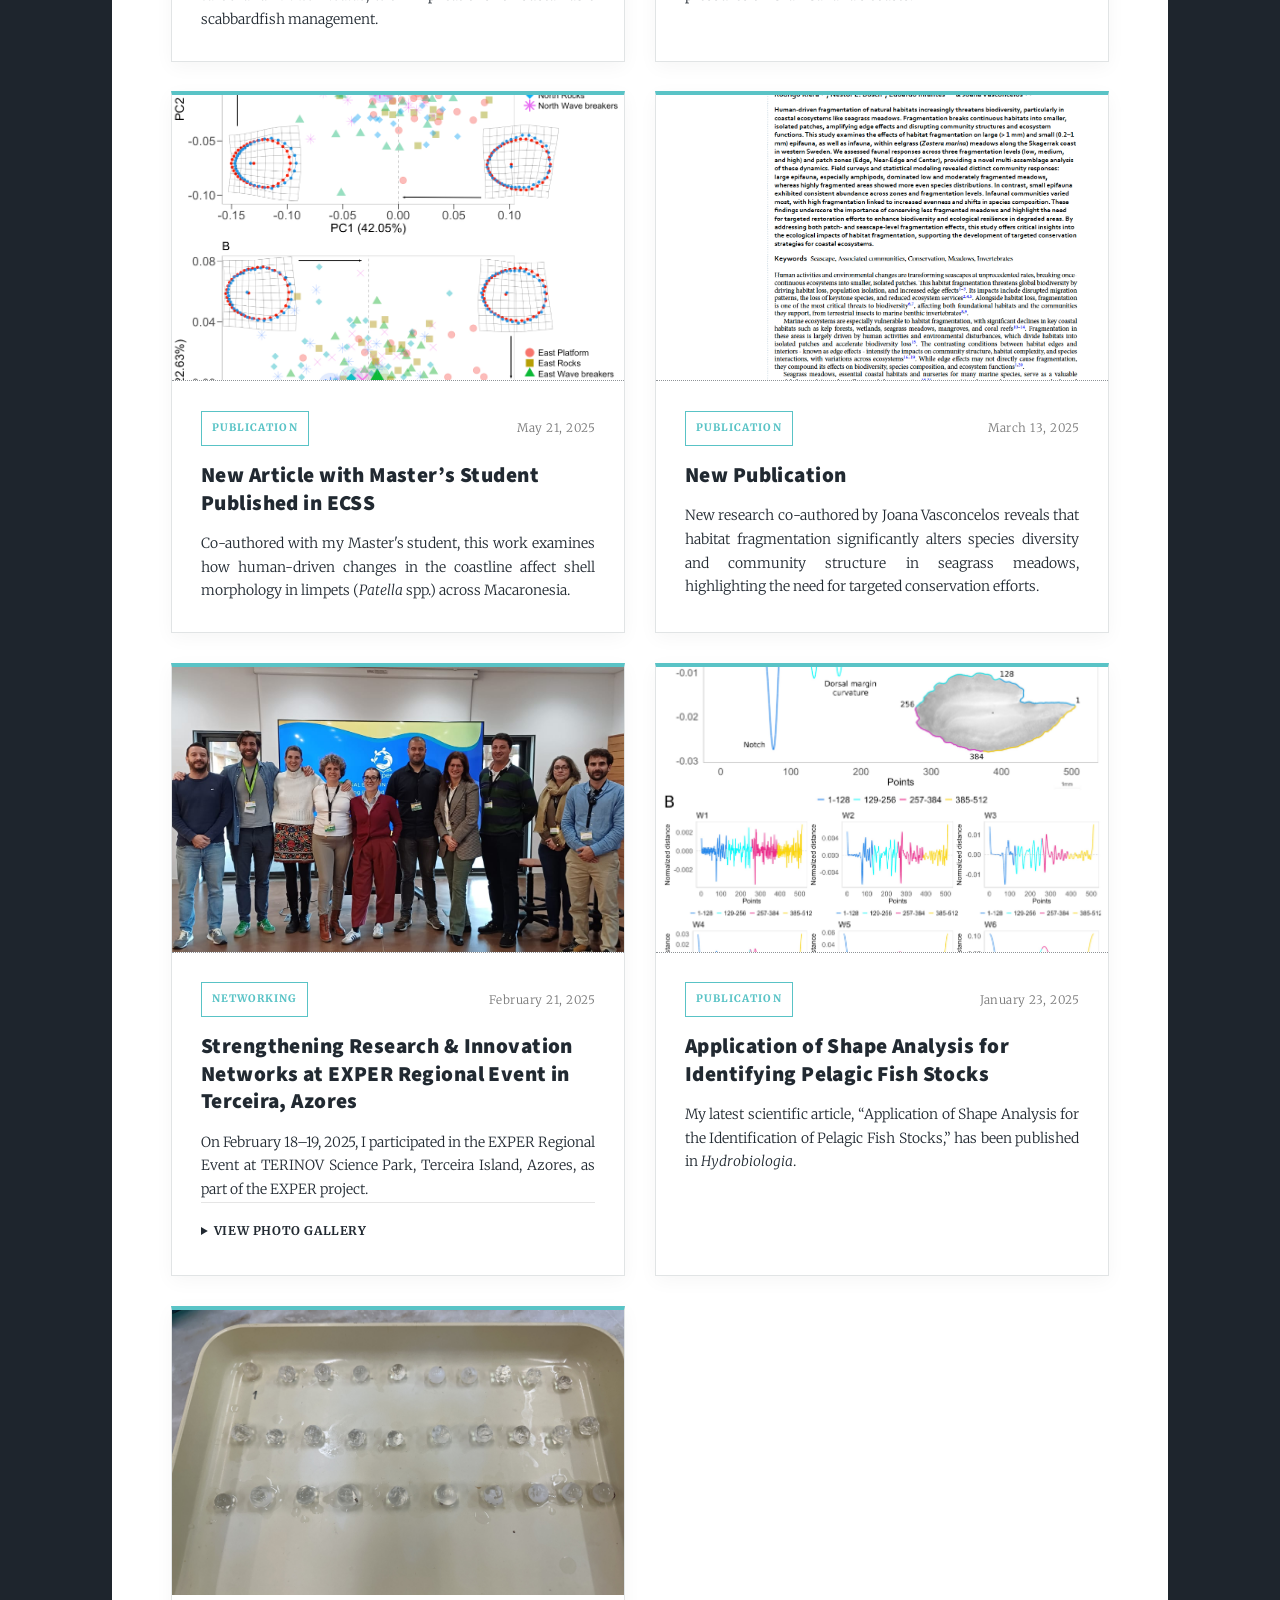
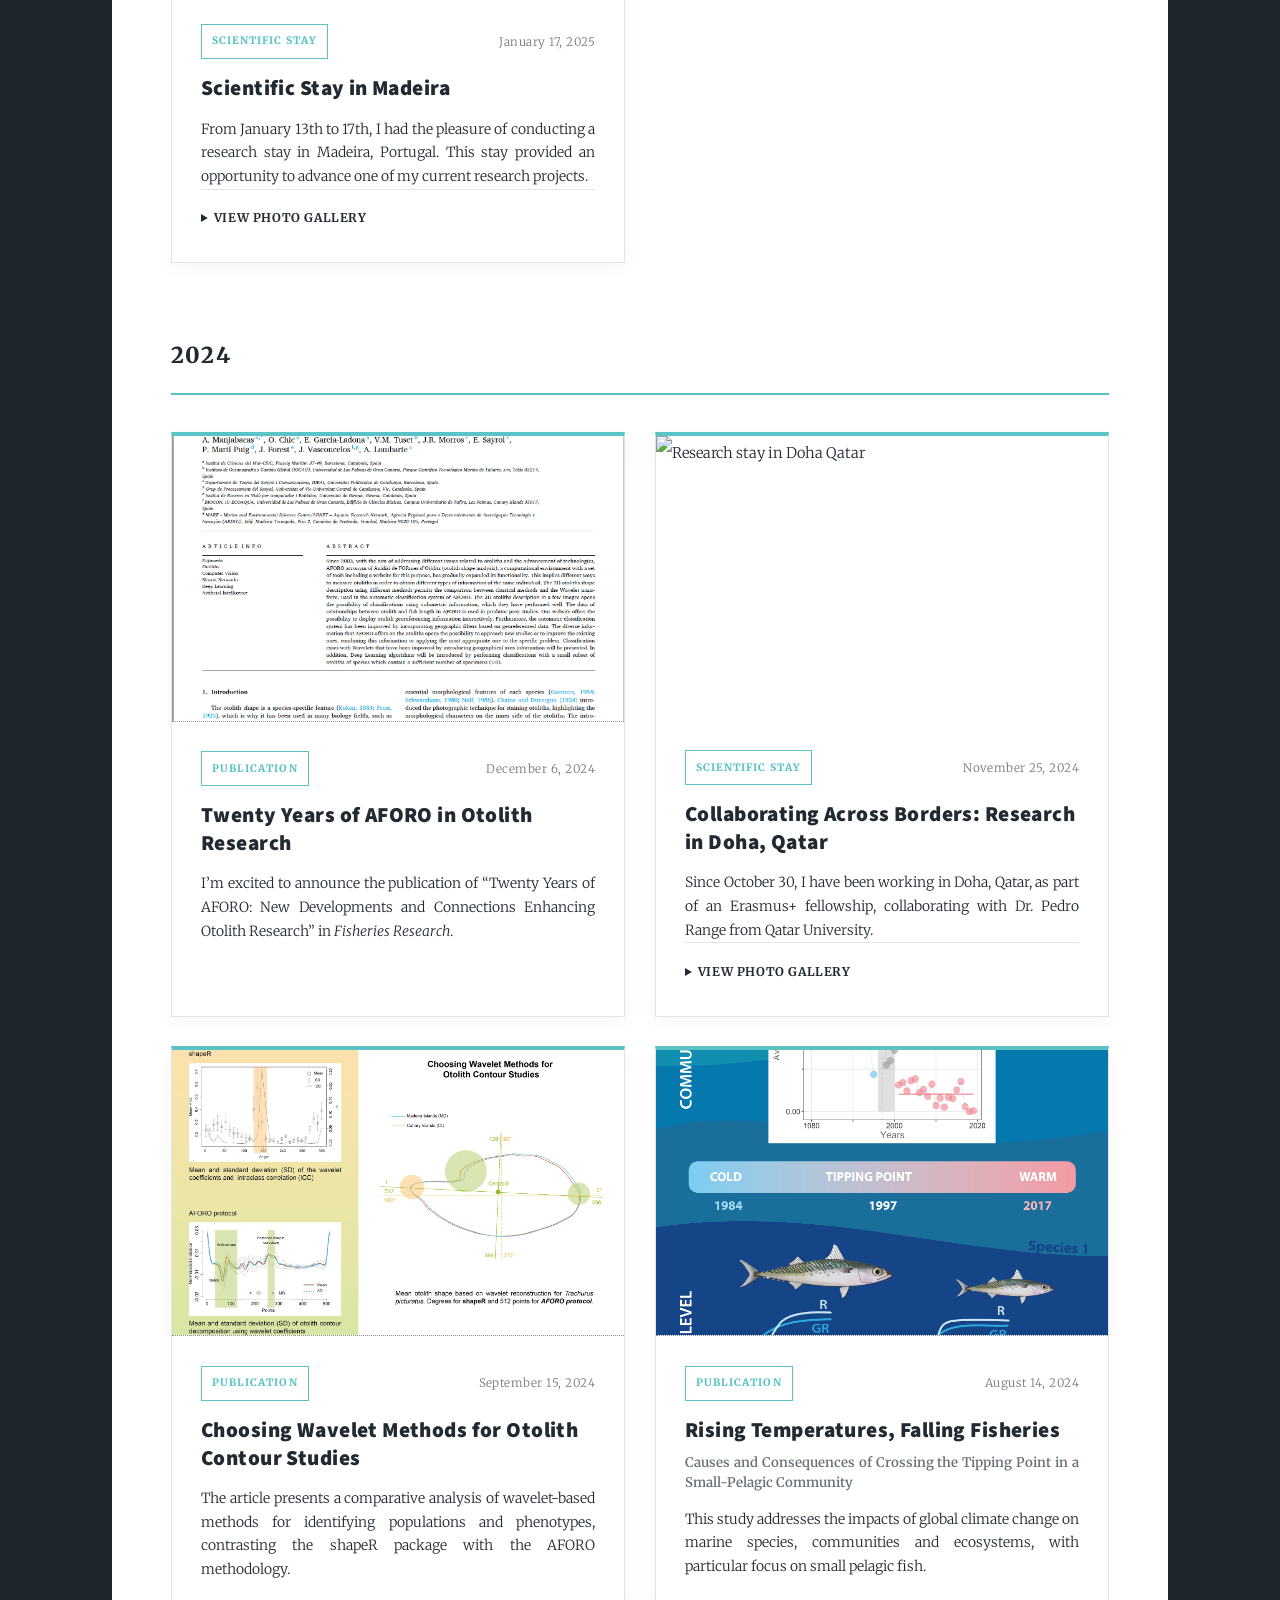
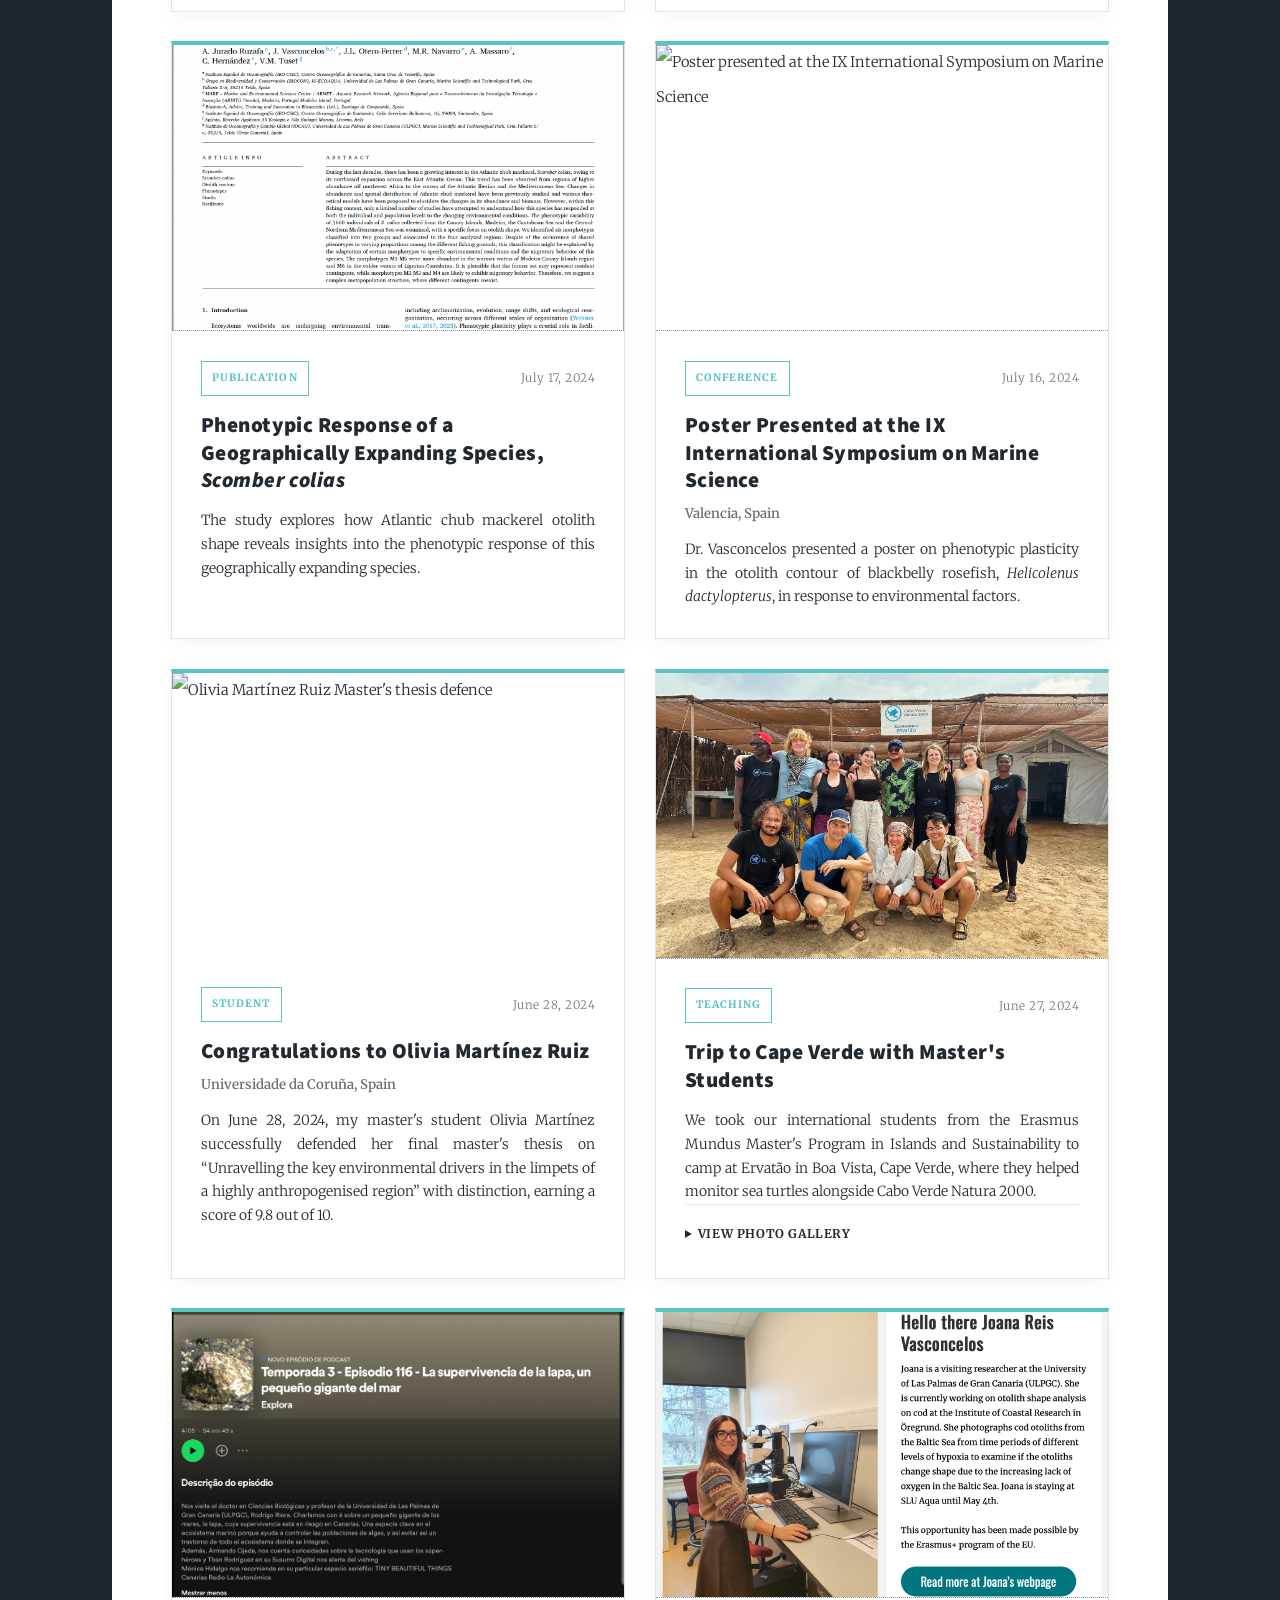
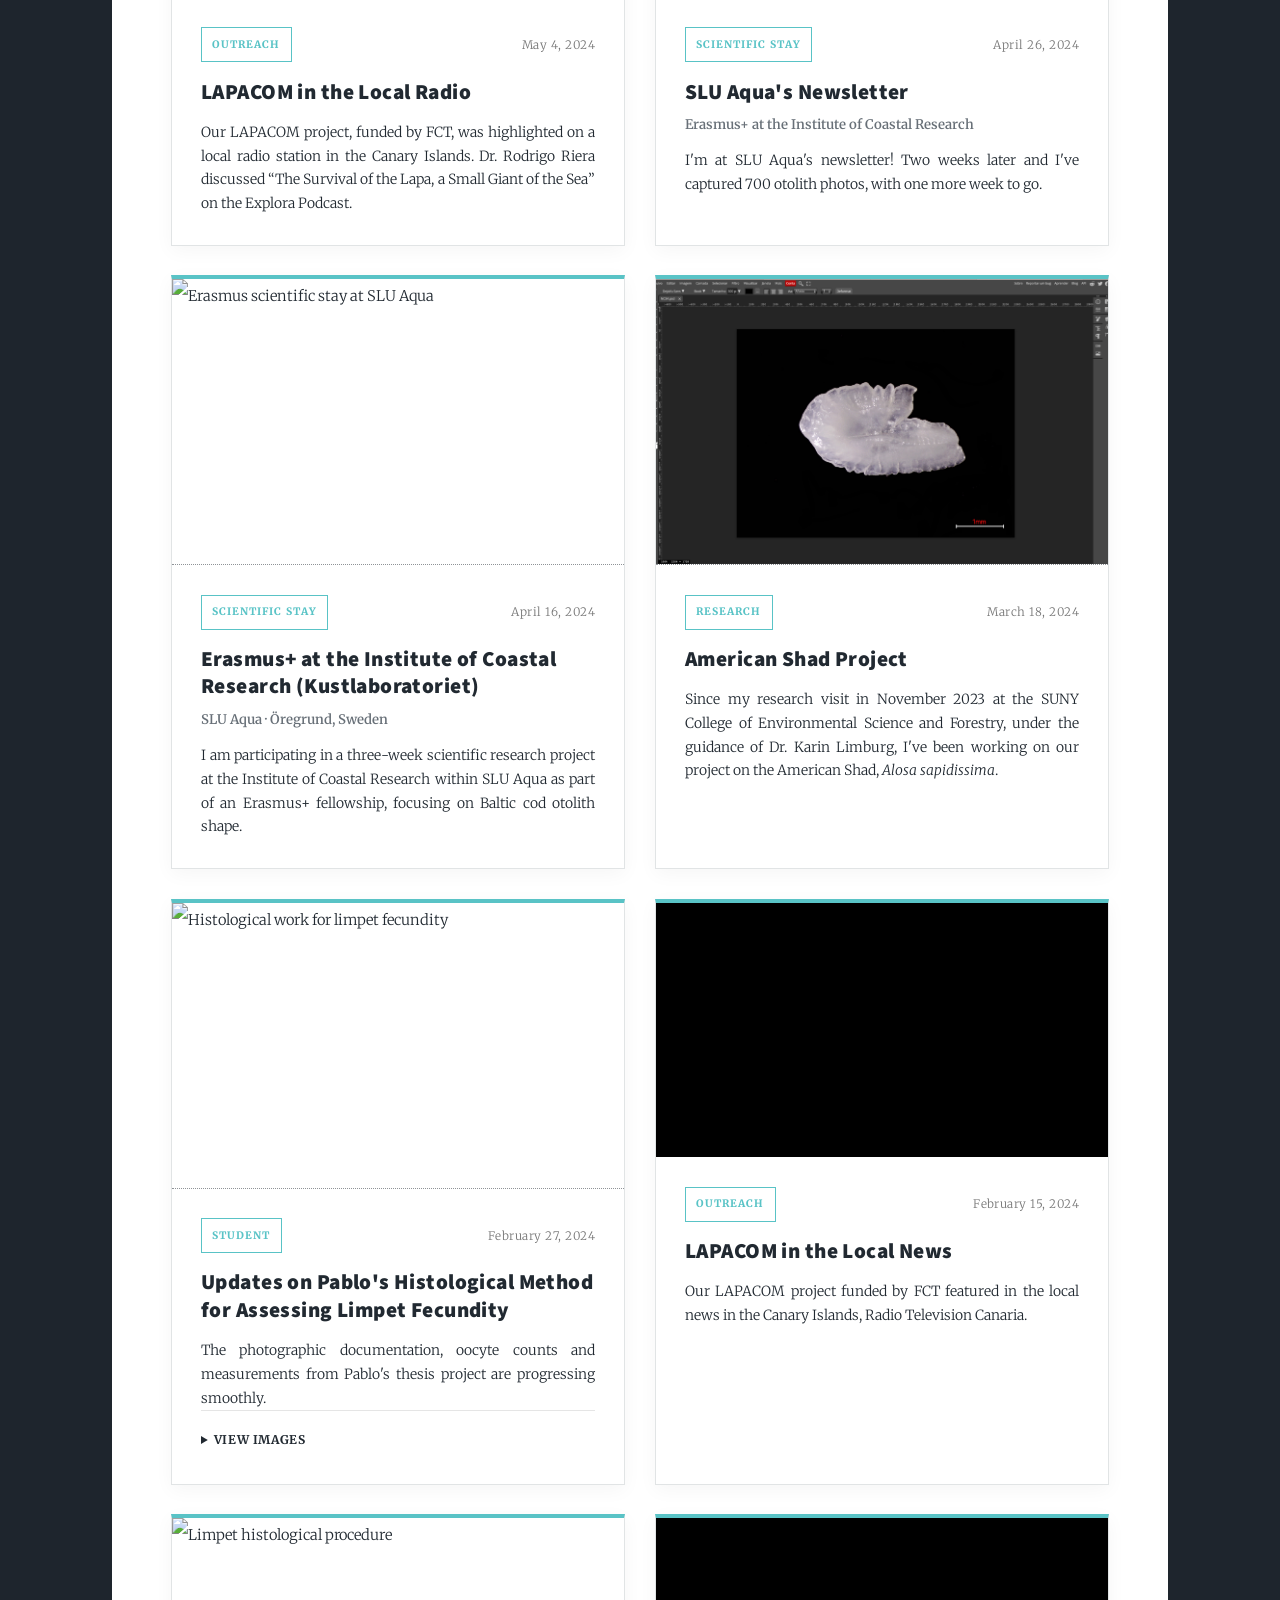
==== commit 64d393a7: "Updated news" ====
--- a/index.html
+++ b/index.html
@@ -102,6 +102,99 @@
     <section class="news-grid">
 
 
+
+<!-- =========================================================
+     NEW PUBLICATION - EGYPTIAN JOURNAL OF AQUATIC RESEARCH
+     ========================================================= -->
+
+<article
+    id="new-publication-scomber-climate-2026"
+    class="news-card news-lead"
+>
+
+   <div class="news-media news-image-feature">
+
+    <a
+        href="https://doi.org/10.1016/j.ejar.2026.10.003"
+        target="_blank"
+        rel="noopener noreferrer"
+    >
+        <img
+            src="images/ScomberClimate2026.jpg"
+            alt="Graphical abstract showing otolith shape variation in Scomber colias across cooler and warmer climatic periods in Madeira"
+            loading="lazy"
+        />
+    </a>
+
+</div>
+
+    <div class="news-content">
+
+        <div class="news-meta">
+
+            <span class="news-tag">
+                New Publication
+            </span>
+
+            <span class="news-date">
+                November 2026
+            </span>
+
+        </div>
+
+
+        <h3>
+            Can fish ear stones reveal the fingerprints of climate change?
+        </h3>
+
+
+        <p>
+            Our new open-access paper in the
+            <em>Egyptian Journal of Aquatic Research</em>
+            investigates whether decades of ocean warming
+            have left detectable traces in the otolith
+            shape of Atlantic chub mackerel
+            (<em>Scomber colias</em>) around Madeira.
+            Analysing 448 fish collected between 1990
+            and 2019, we found subtle but significant
+            morphological differences between cooler
+            and warmer climatic periods, alongside
+            pronounced variation in 2019.
+            These findings show how historical otolith
+            collections can help reconstruct biological
+            changes associated with long-term environmental
+            transitions, offering an additional perspective
+            on how marine fish populations respond to
+            a changing ocean.
+        </p>
+
+
+        <p class="news-links">
+
+            <a
+                href="https://www.sciencedirect.com/science/article/pii/S1687428526000944"
+                target="_blank"
+                rel="noopener noreferrer"
+            >
+                Read the article →
+            </a>
+
+            <a
+                href="https://doi.org/10.1016/j.ejar.2026.10.003"
+                target="_blank"
+                rel="noopener noreferrer"
+            >
+            
+            </a>
+
+        </p>
+
+    </div>
+
+</article>
+
+
+
 <!-- =========================================================
      NEW PUBLICATION - HYDROBIOLOGIA
      ========================================================= -->
@@ -176,7 +269,7 @@
                 target="_blank"
                 rel="noopener noreferrer"
             >
-                DOI →
+                
             </a>
 
         </p>
